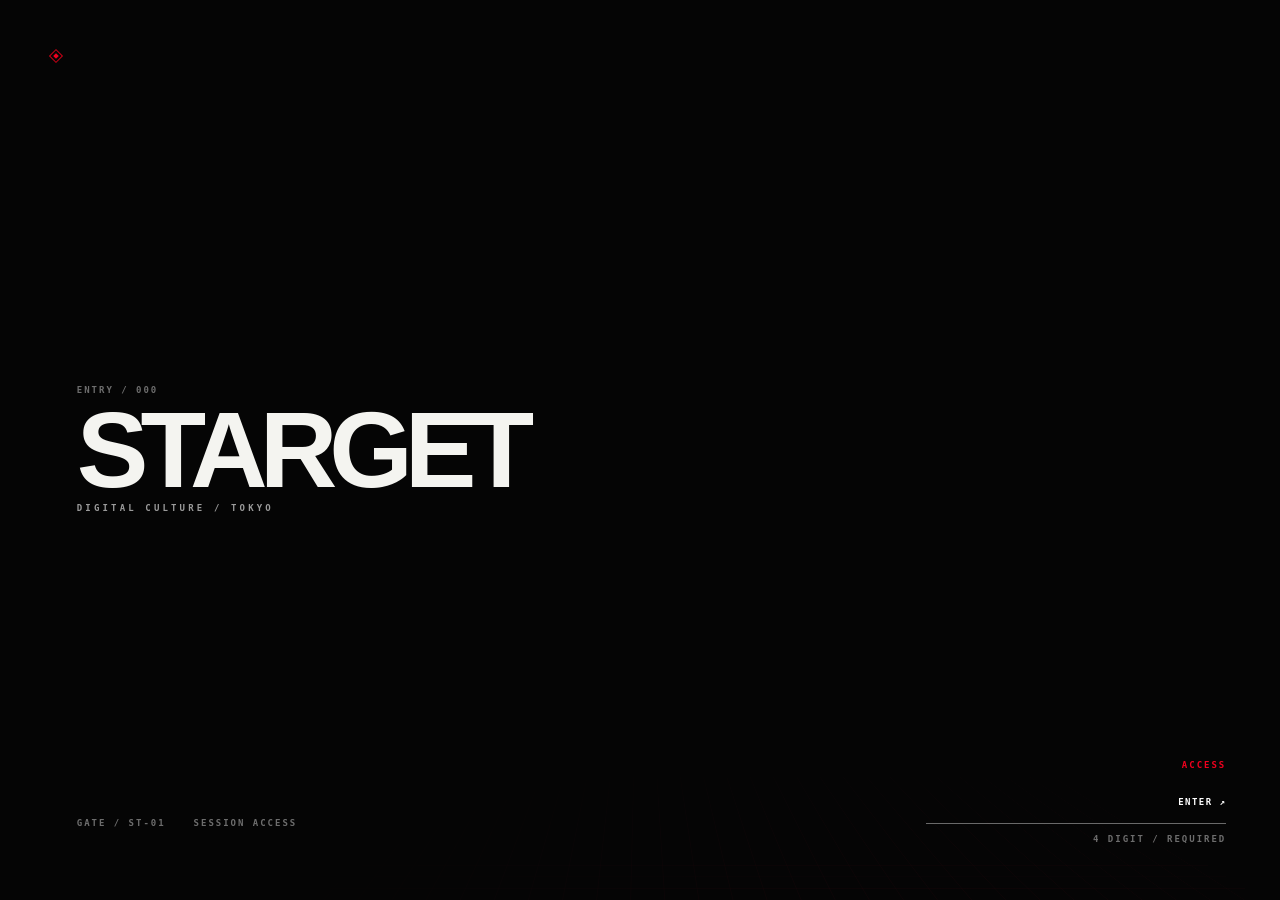
==== kairo/index.html @ c9c0411e "Move STARGET site to /kairo/" ====
<!doctype html>
<html lang="en">
<head>
  <meta charset="utf-8" />
  <meta name="viewport" content="width=device-width, initial-scale=1" />
  <meta name="theme-color" content="#f5f5f2" />
  <meta name="description" content="STARGET — Japan, reimagined through CG, design, motion and digital culture." />
  <title>STARGET — JAPAN, REIMAGINED.</title>
  <script>if(sessionStorage.getItem('stargetWelcomeAccess')!=='1')location.replace('../');</script>
  <link rel="preload" href="assets/oni-0907.glb" as="fetch" crossorigin="anonymous" />
  <link rel="stylesheet" href="styles.css?v=29" />
  <style>html:not(.site-ready) #menu{display:none!important}</style>
  <link rel="preconnect" href="https://ajax.googleapis.com" crossorigin />
</head>
<body>
  <div class="noise" aria-hidden="true"></div>
  <div class="cursor-dot" aria-hidden="true"></div>

  <header class="site-header">
    <a class="brand-mini" href="#top" aria-label="STARGET top">
      <span class="brand-mark"></span>
      <span>STARGET</span>
    </a>
    <div class="header-center"><span>TOKYO / JAPAN</span> — <span id="tokyoDateTop">0000.00.00</span> / <span id="tokyoTimeTop">00:00:00 JST</span></div>
    <button class="menu-btn" type="button" aria-expanded="false" aria-controls="menu">MENU +</button>
  </header>

  <nav id="menu" class="menu-panel" aria-hidden="true">
    <button class="menu-close" type="button">CLOSE ×</button>
    <div class="menu-grid">
      <a href="#identity"><span>01</span> 3D</a>
      <a href="#films"><span>02</span> FILMS</a>
      <a href="#process"><span>03</span> PROCESS</a>
      <a href="#objects"><span>04</span> OBJECTS</a>
      <a href="#channels"><span>05</span> CHANNELS</a>
      <a href="#projects"><span>06</span> PROJECTS</a>
      <a href="#sound"><span>07</span> SOUND</a>
      <a href="#livevisual"><span>08</span> LIVE VISUAL</a>
      <a href="#kairo"><span>09</span> KAIRO / LOCKED</a>
      <a href="contact.html"><span>10</span> CONTACT</a>
    </div>
  </nav>

  <main id="top">
    <section class="hero hero-spacious">
      <div class="hero-bg" aria-hidden="true"></div>
      <div class="hero-overlay" aria-hidden="true"></div>


      <div class="hero-meta hero-meta-left reveal">
        <span class="meta-chip"></span>
        <div>
          <strong>STARGET</strong><br />
          <span>DIGITAL CULTURE</span>
        </div>
      </div>

      <div class="hero-main reveal">
        <img src="assets/hero-logo-v5.png" alt="STARGET Lab Work in Progress" class="hero-logo-card" />
      </div>

      <div class="hero-meta hero-meta-right reveal">
        <span class="hero-small-red">0605</span>
        <strong>WORK IN PROGRESS</strong>
      </div>

      <div class="hero-anchors reveal" aria-hidden="true">
        <span>:create</span>
        <span>:play</span>
        <span>:culture</span>
      </div>

      <div class="hero-bottom-note reveal">
        <span>CG / DESIGN / MOTION</span>
        <span>YOUTUBE / LAB. / PROJECTS</span>
      </div>

      <div class="hero-tech hero-tech-bottom reveal" aria-hidden="true">
        <span>AREA / SHIBUYA</span>
        <span>LAT 35.6595 N</span>
        <span>LON 139.7005 E</span>
      </div>

      <a href="#identity" class="scroll-cue reveal">SCROLL ↓</a>
      <span class="hero-line line-a"></span>
      <span class="hero-line line-b"></span>
      <span class="hero-line line-c"></span>
      <span class="hero-dot dot-a"></span>
      <span class="hero-dot dot-b"></span>
    </section>

    <section id="identity" class="identity section-pad dark-section">
      <div class="section-head light reveal"><span>01</span><h2>3D</h2></div>
      <div class="section-copy reveal">FEATURED OBJECT / One selected 3D work shown in full interactive view.</div>
      <div class="model-ui reveal">
        <div class="model-topbar">
          <span>FEATURED OBJECT / 001</span>
          <div class="model-status"><span class="status-dot"></span><span id="modelStatus">PRELOADING</span></div>
        </div>

        <div class="model-stage">
          <div class="model-sidepanel panel-left">
            <div class="panel-block">
              <span class="panel-label">MODE</span>
              <strong>INTERACTIVE</strong>
            </div>
            <div class="panel-block">
              <span class="panel-label">INPUT</span>
              <strong>DRAG / ZOOM</strong>
            </div>
            <div class="panel-block">
              <span class="panel-label">STATUS</span>
              <strong id="panelStatus">READYING</strong>
            </div>
          </div>

          <div class="model-frame-wrap">
            <span class="stage-line stage-line-h1"></span>
            <span class="stage-line stage-line-h2"></span>
            <span class="stage-line stage-line-v1"></span>
            <span class="stage-line stage-line-v2"></span>
            <span class="stage-dot stage-dot-a"></span>
            <span class="stage-dot stage-dot-b"></span>

            <div class="model-frame">
              <div class="model-loader" id="modelLoader">
                <img src="assets/model-poster.png" alt="3D loading poster" class="model-loader-poster" />
                <div class="model-loader-overlay"></div>
                <div class="model-loader-panel">
                  <div class="model-loader-label">LOADING MODEL</div>
                  <div class="model-loader-bar"><span id="modelProgressBar"></span></div>
                  <div class="model-loader-value" id="modelProgressText">0%</div>
                  <div class="model-loader-hint" id="modelHint">Optimized for web-hosted preview.</div>
                  <button type="button" class="model-retry" id="modelRetry" hidden>RETRY 3D</button>
                </div>
              </div>

              <model-viewer
                id="stargetModel"
                src="assets/oni-0907.glb"
                poster="assets/model-poster.png"
                alt="STARGET 3D model"
                camera-controls
                touch-action="pan-y"
                auto-rotate
                auto-rotate-delay="1400"
                rotation-per-second="16deg"
                shadow-intensity="0.9"
                exposure="1.0"
                interaction-prompt="none"
                loading="eager"
                reveal="auto"
                crossorigin="anonymous"
                camera-orbit="45deg 78deg 105%"
                field-of-view="28deg"
              >
                <div slot="poster" class="model-loading">READYING 3D...</div>
              </model-viewer>

              <div class="model-crosshair">＋</div>
              <span class="model-label label-a">DRAG</span>
              <span class="model-label label-b">ROTATE</span>
              <span class="model-label label-c">ZOOM</span>
            </div>
          </div>

          <div class="model-sidepanel panel-right">
            <div class="panel-block">
              <span class="panel-label">PROFILE</span>
              <strong>ONI</strong>
            </div>
            <div class="panel-block">
              <span class="panel-label">CAMERA</span>
              <strong id="cameraReadout">FRONT</strong>
            </div>
            <div class="panel-block">
              <span class="panel-label">ROTATION</span>
              <strong id="rotateReadout">AUTO</strong>
            </div>
          </div>
        </div>

        <div class="model-controls">
          <button type="button" class="model-btn active" data-view="front">FRONT</button>
          <button type="button" class="model-btn" data-view="left">LEFT</button>
          <button type="button" class="model-btn" data-view="right">RIGHT</button>
          <button type="button" class="model-btn" data-view="top">TOP</button>
          <button type="button" class="model-btn" data-view="reset">RESET</button>
          <button type="button" class="model-btn active" data-toggle="autorotate">AUTO</button>
        </div>
      </div>
    </section>

    <section id="films" class="films section-pad dark-section">
      <div class="section-head light reveal"><span>02</span><h2>FILMS</h2></div>
      <div class="section-toolbar reveal">
        <div class="section-copy">SELECTED FILMS / Latest four works on the top page.</div>
        <a class="archive-link archive-link-light" href="films.html">VIEW ALL FILMS ↗</a>
      </div>
      <div class="films-list placeholder-films" id="homeFilms">
        <a class="film-card film-youtube reveal" href="https://youtu.be/jjrYiZsbRvA?si=oiOHwREfPB81gYkx" target="_blank" rel="noopener"><div class="film-media film-media-youtube"><img src="https://i.ytimg.com/vi/jjrYiZsbRvA/maxresdefault.jpg" alt="黒龍杯 - Pokémon UNITE Community Tournament" loading="lazy"><span class="film-play-mark">YOUTUBE / PLAY ↗</span></div><div class="film-info"><span>FILM_YT_001</span><strong>黒龍杯 - Pokémon UNITE Community Tournament</strong><b>OPEN ↗</b></div></a>
        <article class="film-card film-empty reveal"><div class="film-placeholder"><span>404</span></div><div class="film-info film-info-empty"><span>FILM_001</span><strong>Notitle</strong></div></article>
        <article class="film-card film-empty reveal"><div class="film-placeholder"><span>404</span></div><div class="film-info film-info-empty"><span>FILM_002</span><strong>Notitle</strong></div></article>
        <article class="film-card film-empty reveal"><div class="film-placeholder"><span>404</span></div><div class="film-info film-info-empty"><span>FILM_003</span><strong>Notitle</strong></div></article>
      </div>
    </section>

    <section id="process" class="process section-pad">
      <div class="section-head reveal"><span>03</span><h2>PROCESS</h2></div>
      <div class="process-grid reveal">
        <article class="process-card"><div class="process-media-empty"></div><span>STEP 01</span><strong>BLENDER</strong></article>
        <article class="process-card"><div class="process-media-empty"></div><span>STEP 02</span><strong>SHADER</strong></article>
        <article class="process-card"><div class="process-media-empty"></div><span>STEP 03</span><strong>MOTION</strong></article>
        <article class="process-card"><div class="process-media-empty"></div><span>STEP 04</span><strong>FINAL</strong></article>
      </div>
    </section>

    <section id="objects" class="objects section-pad dark-section">
      <div class="section-head light reveal"><span>04</span><h2>OBJECTS</h2></div>
      <div class="section-toolbar reveal">
        <div class="section-copy">3D OBJECT ARCHIVE / Latest four objects on the top page.</div>
        <a class="archive-link archive-link-light" href="objects.html">VIEW ALL OBJECTS ↗</a>
      </div>
      <div class="object-placeholder-grid reveal" id="homeObjects">
        <article class="object-placeholder-card"><div class="object-placeholder"><span>404</span></div><div class="object-placeholder-meta"><span>OBJ_001</span><strong>Notitle</strong></div></article>
        <article class="object-placeholder-card"><div class="object-placeholder"><span>404</span></div><div class="object-placeholder-meta"><span>OBJ_002</span><strong>Notitle</strong></div></article>
        <article class="object-placeholder-card"><div class="object-placeholder"><span>404</span></div><div class="object-placeholder-meta"><span>OBJ_003</span><strong>Notitle</strong></div></article>
        <article class="object-placeholder-card"><div class="object-placeholder"><span>404</span></div><div class="object-placeholder-meta"><span>OBJ_004</span><strong>Notitle</strong></div></article>
      </div>
    </section>

<section id="channels" class="channels reference-split">
      <a class="split-panel split-dark reveal" id="channelStarget" href="https://www.youtube.com/@starget_motoharu" target="_blank" rel="noopener">
        <div class="split-inner">
          <img class="split-logo split-main" src="assets/starget-main-logo.png" alt="STARGET" />
          <div class="split-meta-id">05-A</div>
          <h2>STARGET</h2>
          <p>PLAY / STREAM / COMMUNITY</p>
          <span class="split-link">YOUTUBE ↗</span>
        </div>
      </a>
      <a class="split-panel split-light reveal" id="channelLab" href="https://www.youtube.com/@stargetlab" target="_blank" rel="noopener">
        <div class="split-inner">
          <img class="split-logo split-lab" src="assets/starget-lab-logo-trim.png" alt="STARGET Lab" />
          <div class="split-meta-id">05-B</div>
          <h2>STARGET LAB.</h2>
          <p>CREATE / CG / MOTION / EXPERIMENT</p>
          <span class="split-link dark">YOUTUBE ↗</span>
        </div>
      </a>
    </section>

    <section id="projects" class="projects section-pad">
      <div class="section-head reveal"><span>06</span><h2>PROJECTS</h2></div>
      <div class="section-toolbar reveal">
        <div class="section-copy projects-copy">SELECTED PROJECTS / Up to three projects are shown here.</div>
        <a class="archive-link" href="projects.html">VIEW ALL PROJECTS ↗</a>
      </div>
      <div class="project-index" id="projectCardGrid">
        <a class="project-index-row reveal" data-project-id="PROJECT_001" href="https://starget-motoharu.github.io/Kokuryu-hai/" target="_blank" rel="noopener">
          <span>PROJECT_001</span><strong>黒龍杯</strong><em>EVENT / WEB / BROADCAST</em><i>OPEN ↗</i>
        </a>
      </div>
    </section>

    <section id="sound" class="sound section-pad dark-section">
      <div class="section-head light reveal"><span>07</span><h2>SOUND</h2></div>
      <div class="track-list" id="soundTrackList">
        <button class="track reveal active" data-track="01" data-src="assets/OWARIN1.mp3" data-title="OWARIN1"><span>01</span><strong>OWARIN1</strong><i>SELECTED</i></button>
        <button class="track reveal" data-track="02" data-src="assets/OWARIN2.mp3" data-title="OWARIN2"><span>02</span><strong>OWARIN2</strong><i>PLAY →</i></button>
        <button class="track reveal" data-track="03" data-src="assets/TOMOKORE.mp3" data-title="TOMOKORE"><span>03</span><strong>TOMOKORE</strong><i>PLAY →</i></button>
        <button class="track reveal" data-track="04" data-src="assets/タイキレーツ＿待機画面＿BGM.mp3" data-title="TAIKIRE-TU"><span>04</span><strong>TAIKIRE-TU</strong><i>PLAY →</i></button>
      </div>
      <div class="audio-player reveal" id="audioPlayer">
        <audio id="soundAudio" preload="metadata" src="assets/OWARIN1.mp3"></audio>
        <div class="player-header">
          <span class="pulse" id="audioPulse"></span>
          <div><span class="player-label">NOW SELECTED</span><strong id="audioTitle">OWARIN1</strong></div>
          <span class="player-state" id="audioState">READY</span>
        </div>
        <div class="player-controls">
          <button type="button" class="play-toggle" id="playToggle" aria-label="Play OWARIN1">PLAY</button>
          <div class="timeline-wrap">
            <input id="seekBar" class="seek-bar" type="range" min="0" max="100" value="0" step="0.01" aria-label="Seek audio" />
            <div class="time-row"><span id="currentTime">00:00</span><span id="durationTime">00:00</span></div>
          </div>
        </div>
        <div class="transport-panel" aria-label="Playlist controls">
          <div class="transport-actions">
            <button type="button" class="transport-btn" id="restartTrack" aria-label="Restart current track"><span>↤</span><small>RESTART</small></button>
            <button type="button" class="transport-btn" id="nextTrack" aria-label="Skip to next track"><span>↦</span><small>NEXT</small></button>
            <button type="button" class="transport-btn mode-btn" id="repeatToggle" aria-pressed="false" aria-label="Change repeat mode"><span>↻</span><small>REPEAT</small></button>
            <button type="button" class="transport-btn mode-btn" id="shuffleToggle" aria-pressed="false" aria-label="Shuffle playlist"><span>⇄</span><small>SHUFFLE</small></button>
          </div>
          <div class="transport-mode"><span>PLAY MODE</span><strong id="playerModeStatus">SEQUENTIAL</strong></div>
        </div>
      </div>
    </section>

    <section id="livevisual" class="livevisual section-pad">
      <div class="section-head reveal"><span>08</span><h2>LIVE VISUAL</h2></div>
      <div class="section-copy reveal">CURRENT STATUS / Two channels, one shared activity feed.</div>
      <div class="live-dashboard reveal">
        <div class="live-subscribers">
          <article class="live-card live-subscriber-card">
            <span>SUBSCRIBERS / 01</span>
            <strong>STARGET</strong>
            <b id="statusSubscribersStarget">000,275</b>
          </article>
          <article class="live-card live-subscriber-card">
            <span>SUBSCRIBERS / 02</span>
            <strong>STARGET LAB.</strong>
            <b id="statusSubscribersLab">NO DATA</b>
          </article>
        </div>
        <div class="live-activity">
          <article class="live-card live-activity-card">
            <span>NEXT LIVE / BOTH CHANNELS</span>
            <strong id="statusNextLiveTitle">NO UPCOMING LIVE</strong>
            <b id="statusNextLiveMeta">SCHEDULE TBD</b>
          </article>
          <article class="live-card live-activity-card">
            <span>LATEST VIDEO / BOTH CHANNELS</span>
            <strong id="statusLatestVideoTitle">NO DATA</strong>
            <b id="statusLatestVideoMeta">—</b>
          </article>
        </div>
        <article class="live-current-strip">
          <span>CURRENT PROJECT</span>
          <strong id="statusCurrentProjectTitle">STARGET WEBSITE</strong>
          <b id="statusCurrentProjectState">IN DEVELOPMENT</b>
        </article>
      </div>
    </section>

    <section id="kairo" class="kairo-gate-section dark-section">
      <div class="kairo-gate-shell reveal">
        <div class="kairo-gate-grid" aria-hidden="true"></div>
        <div class="kairo-gate-head">
          <span>09 / RESTRICTED PASSAGE</span>
          <span class="kairo-lock-state"><i></i> LOCKED</span>
        </div>
        <div class="kairo-gate-main">
          <div class="kairo-title-block">
            <span class="kairo-micro">VR / AR / DIGITAL ACCESS</span>
            <h2>KAIRO</h2>
            <p>A private passage to spatial experiments, objects and reward-only experiences.</p>
          </div>
          <form id="kairoAccessForm" class="kairo-access-form" autocomplete="off">
            <label for="kairoAccessKey">ACCESS KEY</label>
            <div class="kairo-key-row">
              <input id="kairoAccessKey" name="accessKey" type="password" placeholder="XXXX-XXXX-XXXX" aria-label="KAIRO access key" />
              <button type="submit">VERIFY ↗</button>
            </div>
            <div class="kairo-key-meta">
              <span id="kairoAccessStatus">KEY ISSUANCE / PENDING</span>
              <span>GATE / KR-00</span>
            </div>
          </form>
        </div>
      </div>
    </section>

    <section id="contact" class="contact-hero dark-final reveal">
      <div class="contact-wrap contact-wrap-expanded">
        <div class="contact-intro">
          <span class="contact-mini">10 / CONTACT / TOKYO / JAPAN</span>
          <span class="contact-availability"><i></i> AVAILABLE FOR SELECTED PROJECTS</span>
          <h2>CREATE<br>SOMETHING<br><span>NEW.</span></h2>
          <p class="contact-lead">CG, motion and digital visual production from Tokyo. Open to commissions, collaborations and visual direction for projects in Japan and worldwide.</p>
        </div>

        <div class="contact-detail-grid">
          <div class="contact-detail">
            <span>CAPABILITIES</span>
            <strong>3D / CG</strong>
            <strong>MOTION DESIGN</strong>
            <strong>OPENING / TITLE FILMS</strong>
            <strong>VISUAL DIRECTION</strong>
            <strong>DIGITAL / WEB VISUALS</strong>
          </div>
          <div class="contact-detail">
            <span>PROJECTS</span>
            <strong>BRAND / CREATIVE</strong>
            <strong>YOUTUBE / MEDIA</strong>
            <strong>EVENT / COMMUNITY</strong>
            <strong>CULTURE / EXPERIMENT</strong>
          </div>
          <a class="contact-detail contact-inquiry contact-gateway" href="contact.html" aria-label="Open STARGET project inquiry form">
            <span>PROJECT INQUIRY</span>
            <p>Tell us what you want to create. A dedicated inquiry form is available on the next page.</p>
            <span class="contact-link">OPEN INQUIRY FORM ↗</span>
            <span class="contact-gateway-code" aria-hidden="true">FORM / 10-A</span>
          </a>
        </div>
      </div>
    </section>
  </main>

  <footer>
    <div>STARGET / TOKYO</div>
    <div>YOUTUBE / LAB. / X / KOKURYU CUP</div>
    <div>© 20XX STARGET <span class="footer-dot"></span></div>
  </footer>

  <script src="kairo-config.js?v=29"></script>
  <script src="gate.js?v=29"></script>
  <script src="script.js?v=29"></script>
</body>
</html>
---- kairo/styles.css ----
:root{--bg:#f5f5f2;--ink:#080808;--red:#e60012;--line:rgba(8,8,8,.14);--pad:clamp(28px,5vw,84px)}
*{box-sizing:border-box}html{scroll-behavior:smooth}body{margin:0;background:var(--bg);color:var(--ink);font-family:Arial,"Helvetica Neue",Helvetica,sans-serif;overflow-x:hidden}a{color:inherit;text-decoration:none}button{font:inherit}img{display:block;max-width:100%}
.noise{position:fixed;inset:0;z-index:999;pointer-events:none;opacity:.035;background-image:url("data:image/svg+xml,%3Csvg viewBox='0 0 180 180' xmlns='http://www.w3.org/2000/svg'%3E%3Cfilter id='n'%3E%3CfeTurbulence type='fractalNoise' baseFrequency='.82' numOctaves='2' stitchTiles='stitch'/%3E%3C/filter%3E%3Crect width='100%25' height='100%25' filter='url(%23n)' opacity='.45'/%3E%3C/svg%3E")}
.cursor-dot{position:fixed;width:8px;height:8px;border-radius:50%;background:var(--red);z-index:1000;pointer-events:none;transform:translate(-50%,-50%);mix-blend-mode:multiply;transition:width .2s,height .2s}
.site-header{position:fixed;top:0;left:0;width:100%;height:72px;z-index:100;display:grid;grid-template-columns:1fr auto 1fr;align-items:center;padding:0 var(--pad);font-size:9px;letter-spacing:.18em;text-transform:uppercase;mix-blend-mode:difference;color:#fff}.brand-mini{justify-self:start;display:flex;align-items:center;gap:10px;font-weight:800}.header-center{justify-self:center;white-space:nowrap;display:flex;align-items:center;gap:8px;font-variant-numeric:tabular-nums}.brand-mark{width:11px;height:11px;background:var(--red);display:block}.menu-btn{justify-self:end;border:0;background:transparent;color:inherit;cursor:pointer;letter-spacing:.18em;font-size:9px}
.menu-panel{position:fixed;inset:0;background:#050505;color:white;z-index:300;transform:translateY(-101%);transition:transform .65s cubic-bezier(.77,0,.175,1);padding:var(--pad);display:flex;align-items:center}.menu-panel.open{transform:translateY(0)}.menu-close{position:absolute;right:var(--pad);top:34px;background:none;border:0;color:white;letter-spacing:.16em;font-size:9px;cursor:pointer}.menu-grid{display:flex;flex-direction:column;gap:14px}.menu-grid a{font-size:clamp(36px,6vw,96px);font-weight:800;letter-spacing:-.055em;line-height:.92}.menu-grid a span{font-size:9px;color:var(--red);letter-spacing:.15em;margin-right:18px;vertical-align:middle}
.hero{min-height:100svh;position:relative;overflow:hidden;background:#f7f7f5;display:grid;place-items:center}.hero-spacious{padding:12svh 0}.hero-bg{position:absolute;inset:0;background-image:url('assets/hero-top-background-v4.png');background-repeat:no-repeat;background-position:center 39%;background-size:cover;opacity:.985;transform:translateY(-8%) scale(1.17);transform-origin:center center;filter:contrast(1.03)}.hero-overlay{position:absolute;inset:0;background:linear-gradient(90deg,rgba(245,245,242,.76),rgba(245,245,242,.30) 34%,rgba(245,245,242,.09) 64%,rgba(245,245,242,.32));pointer-events:none}.hero-main{position:relative;z-index:3;width:min(45vw,840px);display:flex;justify-content:center;align-items:center}.hero-logo-card{width:100%;filter:drop-shadow(0 34px 72px rgba(0,0,0,.22))}.hero-meta{position:absolute;z-index:4;display:flex;align-items:flex-start;gap:12px;font-size:10px;letter-spacing:.12em;text-transform:uppercase}.hero-meta strong{font-size:11px;letter-spacing:.1em}.hero-meta span{font-size:10px;opacity:.85}.hero-meta-left{left:var(--pad);top:128px}.hero-meta-right{right:var(--pad);top:168px;display:flex;flex-direction:column;gap:8px;align-items:flex-start;text-align:left}.hero-small-red{color:var(--red);font-size:11px;font-weight:800;letter-spacing:.18em}.meta-chip{width:18px;height:18px;background:var(--red);display:inline-block;flex:none;margin-top:2px}.hero-anchors{position:absolute;right:10vw;bottom:24vh;z-index:4;display:flex;flex-direction:column;gap:30px;font-size:10px;letter-spacing:.14em;text-transform:uppercase;color:var(--red)}.hero-tech{position:absolute;z-index:4;display:flex;gap:18px;flex-wrap:wrap;font-size:8px;letter-spacing:.18em;text-transform:uppercase;color:#111;background:rgba(245,245,242,.26);border:1px solid rgba(8,8,8,.12);backdrop-filter:blur(6px);padding:8px 12px;font-variant-numeric:tabular-nums}.hero-tech b{font-weight:800}.hero-tech-bottom{left:var(--pad);bottom:88px}.hero-bottom-note{position:absolute;left:var(--pad);bottom:34px;z-index:4;display:flex;gap:30px;font-size:8px;letter-spacing:.18em;text-transform:uppercase}.scroll-cue{position:absolute;right:var(--pad);bottom:34px;z-index:4;font-size:8px;letter-spacing:.2em;font-weight:700;text-transform:uppercase}.hero-line{position:absolute;z-index:2;background:var(--red);opacity:.74}.line-a{width:21vw;height:1px;left:5vw;top:28%}.line-b{width:14vw;height:1px;right:9vw;top:37%}.line-c{width:1px;height:18vh;right:6vw;bottom:16%}.hero-dot{position:absolute;z-index:3;width:9px;height:9px;border-radius:50%;background:var(--red)}.dot-a{left:14vw;top:28%}.dot-b{right:5.75vw;bottom:31%}
.section-pad{padding:clamp(140px,14vw,240px) var(--pad)}.section-head{display:grid;grid-template-columns:48px auto;align-items:end;border-top:1px solid var(--line);padding-top:14px;margin-bottom:64px}.section-head span{font-size:9px;color:var(--red);font-weight:800}.section-head h2{font-size:clamp(34px,4vw,66px);margin:0;letter-spacing:-.05em}.section-head.light{border-color:rgba(255,255,255,.16)}
.dark-section{background:#050505;color:#f4f4f2}
.model-ui{display:flex;flex-direction:column;gap:26px}.model-topbar{display:flex;justify-content:space-between;align-items:center;font-size:9px;letter-spacing:.16em;color:#bbb;text-transform:uppercase}.model-status{display:flex;align-items:center;gap:10px}.status-dot{width:8px;height:8px;border-radius:50%;background:var(--red);display:inline-block;animation:pulse 1.6s infinite}.model-stage{display:grid;grid-template-columns:220px minmax(0,1fr) 220px;gap:28px;align-items:stretch}.model-sidepanel{display:flex;flex-direction:column;gap:18px;justify-content:center}.panel-block{border:1px solid rgba(255,255,255,.12);padding:18px;background:rgba(255,255,255,.02);min-height:96px;display:flex;flex-direction:column;justify-content:space-between}.panel-label{font-size:8px;letter-spacing:.18em;color:#898989;text-transform:uppercase}.panel-block strong{font-size:14px;letter-spacing:.08em;color:#f4f4f2;text-transform:uppercase;line-height:1.2}.model-frame-wrap{position:relative;min-height:760px}.stage-line{position:absolute;background:var(--red);opacity:.7}.stage-line-h1{left:-10px;right:-10px;top:42px;height:1px}.stage-line-h2{left:10%;right:10%;bottom:42px;height:1px}.stage-line-v1{left:42px;top:-10px;bottom:-10px;width:1px}.stage-line-v2{right:42px;top:10%;bottom:10%;width:1px}.stage-dot{position:absolute;width:8px;height:8px;border-radius:50%;background:var(--red);z-index:2}.stage-dot-a{left:38px;top:38px}.stage-dot-b{right:38px;bottom:38px}.model-frame{height:100%;position:relative;border:1px solid rgba(255,255,255,.14);background:radial-gradient(circle at 50% 45%,#252525,#090909 58%,#030303);overflow:hidden}model-viewer{width:100%;height:100%;--poster-color:transparent}.model-loading{height:100%;display:grid;place-items:center;color:white;font-size:9px;letter-spacing:.2em}.model-crosshair{position:absolute;left:50%;top:50%;transform:translate(-50%,-50%);color:var(--red);font-size:32px;pointer-events:none}.model-label{position:absolute;font-size:8px;letter-spacing:.18em;color:var(--red);pointer-events:none}.label-a{top:8%;left:6%}.label-b{bottom:8%;right:6%}.label-c{top:8%;right:6%}.model-loader{position:absolute;inset:0;z-index:8;display:grid;place-items:center;background:#050505;transition:opacity .45s ease,visibility .45s ease}.model-loader.done{opacity:0;visibility:hidden}.model-loader-poster{position:absolute;inset:0;width:100%;height:100%;object-fit:cover;filter:blur(1.8px) brightness(.55)}.model-loader-overlay{position:absolute;inset:0;background:linear-gradient(180deg,rgba(5,5,5,.32),rgba(5,5,5,.82))}.model-loader-panel{position:relative;z-index:2;display:flex;flex-direction:column;align-items:center;gap:14px;padding:26px 30px;background:rgba(0,0,0,.36);border:1px solid rgba(255,255,255,.1);backdrop-filter:blur(8px)}.model-loader-label,.model-loader-value{font-size:9px;letter-spacing:.22em;text-transform:uppercase;color:#f4f4f2}.model-loader-hint{font-size:8px;letter-spacing:.12em;color:#bdbdbd;text-transform:none;text-align:center;max-width:320px;line-height:1.45}.model-loader-bar{width:min(38vw,360px);height:8px;border:1px solid rgba(255,255,255,.18);padding:1px}.model-loader-bar span{display:block;height:100%;width:0;background:linear-gradient(90deg,var(--red),#ff6b74)}.model-controls{display:flex;flex-wrap:wrap;gap:10px;justify-content:center}.model-btn{background:transparent;color:#f4f4f2;border:1px solid rgba(255,255,255,.18);padding:10px 14px;font-size:9px;letter-spacing:.18em;text-transform:uppercase;cursor:pointer;transition:background .25s,border-color .25s,color .25s}.model-btn:hover,.model-btn.active{background:rgba(230,0,18,.12);border-color:rgba(230,0,18,.72);color:white}
.work-grid{display:grid;grid-template-columns:1.58fr .94fr;gap:24px}.airy-grid .work-card{min-height:620px}.airy-grid .work-card-wide{min-height:820px}.work-card{position:relative;background:#ddd;overflow:hidden}.work-card img{width:100%;height:100%;object-fit:cover;transition:transform .9s cubic-bezier(.2,.7,.2,1),filter .5s}.work-card:hover img{transform:scale(1.02);filter:contrast(1.04)}.work-meta{position:absolute;left:20px;right:20px;bottom:18px;display:flex;justify-content:space-between;align-items:end;color:white;text-shadow:0 1px 12px rgba(0,0,0,.45)}.work-meta span{font-size:8px;letter-spacing:.14em;color:var(--red)}.work-meta strong{font-size:10px;letter-spacing:.14em}
.reference-split{display:grid;grid-template-columns:1fr 1fr;min-height:950px}.split-panel{display:block;position:relative;overflow:hidden}.split-dark{background:#050505;color:#fff}.split-light{background:#f1f1ee;color:#0b0b0b}.split-inner{height:100%;padding:92px 76px 68px;display:flex;flex-direction:column;justify-content:center;align-items:flex-start}.split-logo{max-width:82%;object-fit:contain;margin-bottom:130px}.split-main{max-width:72%}.split-lab{max-width:92%}.split-meta-id{font-size:9px;letter-spacing:.18em;color:var(--red);margin-bottom:12px}.split-inner h2{font-size:clamp(40px,5vw,64px);line-height:.94;letter-spacing:-.05em;margin:0 0 12px}.split-inner p{margin:0 0 28px;font-size:8px;letter-spacing:.2em;text-transform:uppercase}.split-link{font-size:9px;letter-spacing:.18em;border-bottom:1px solid;padding-bottom:6px}.split-link.dark{border-color:#111}
.project-card{display:grid;grid-template-columns:70px 1fr auto;align-items:center;padding:40px 0;border-top:1px solid var(--line);border-bottom:1px solid var(--line);transition:padding .3s,background .3s}.project-card:hover{padding-left:18px;padding-right:18px;background:#ececea}.project-card span,.project-card i{font-size:9px;letter-spacing:.16em;font-style:normal}.project-card span{color:var(--red)}.project-card strong{font-size:clamp(34px,5vw,82px);letter-spacing:-.05em}
.track-list{border-top:1px solid rgba(255,255,255,.2)}.track{width:100%;display:grid;grid-template-columns:60px 1fr auto;align-items:center;padding:22px 0;border:0;border-bottom:1px solid rgba(255,255,255,.2);background:none;color:white;text-align:left;cursor:pointer}.track span,.track i{font-style:normal;font-size:8px;letter-spacing:.16em}.track span{color:var(--red)}.track strong{font-size:clamp(22px,2.6vw,44px);letter-spacing:-.03em}.track:hover{padding-left:12px}.player-stub{margin-top:32px;font-size:8px;letter-spacing:.16em}.pulse{display:inline-block;width:7px;height:7px;border-radius:50%;background:var(--red);margin-right:9px;animation:pulse 1.5s infinite}@keyframes pulse{50%{opacity:.25;transform:scale(.65)}}
.community-grid{display:grid;grid-template-columns:minmax(240px,.44fr) minmax(0,1fr);gap:34px}.community-side{display:flex;flex-direction:column;gap:20px}.fanart-feature{min-height:300px;padding:28px;border:1px solid var(--line);display:flex;flex-direction:column;justify-content:space-between;background:linear-gradient(180deg,#fff,#f1f1ee)}.fanart-feature .fanart-num{font-size:9px;color:var(--red);letter-spacing:.18em}.fanart-feature strong{font-size:clamp(38px,5vw,84px);letter-spacing:-.06em;line-height:.9}.fanart-feature p{margin:0;font-size:10px;letter-spacing:.24em;text-transform:uppercase}.fanart-cardlist{display:grid;gap:12px}.fanart-mini-card{border:1px solid var(--line);padding:16px 18px;background:#fbfbf8;display:flex;justify-content:space-between;align-items:center;gap:12px}.fanart-mini-card span{font-size:8px;letter-spacing:.18em;color:#777;text-transform:uppercase}.fanart-mini-card strong,.fanart-mini-card a{font-size:10px;letter-spacing:.14em;text-transform:uppercase}.community-main{border:1px solid var(--line);background:rgba(255,255,255,.48);min-width:0}.x-live-head{display:flex;justify-content:space-between;align-items:center;padding:18px 22px;border-bottom:1px solid var(--line);gap:14px}.x-live-head strong{font-size:clamp(28px,4vw,68px);letter-spacing:-.06em;line-height:.9}.x-live-head a{font-size:9px;letter-spacing:.16em;border-bottom:1px solid;padding-bottom:5px;white-space:nowrap}.x-widget-shell{padding:18px 18px 8px;min-height:860px}.twitter-timeline{width:100%!important}
.contact-hero{min-height:100svh;background:#050505;color:#fff;display:flex;align-items:center}.contact-wrap{padding:120px var(--pad) 90px;display:flex;flex-direction:column;align-items:flex-start}.contact-mini{font-size:10px;letter-spacing:.18em;text-transform:uppercase;margin-bottom:30px}.contact-hero h2{font-size:clamp(96px,15vw,250px);line-height:.86;letter-spacing:-.09em;margin:0 0 34px}.contact-hero h2 span{color:var(--red)}.contact-tags{display:flex;gap:34px;flex-wrap:wrap;font-size:10px;letter-spacing:.2em;text-transform:uppercase;margin-bottom:44px}.contact-link{font-size:10px;letter-spacing:.18em;border-bottom:1px solid;padding-bottom:6px}
footer{background:#050505;color:#9d9d9d;display:flex;justify-content:space-between;padding:22px var(--pad);font-size:8px;letter-spacing:.16em;border-top:1px solid #1d1d1d}.footer-dot{display:inline-block;width:7px;height:7px;background:var(--red);border-radius:50%;margin-left:10px}.reveal{opacity:0;transform:translateY(24px);transition:opacity .8s ease,transform .8s cubic-bezier(.2,.7,.2,1)}.reveal.on{opacity:1;transform:none}
@media(max-width:1200px){.model-stage{grid-template-columns:1fr;gap:18px}.model-sidepanel{display:grid;grid-template-columns:repeat(3,1fr)}.model-frame-wrap{min-height:620px}.reference-split{grid-template-columns:1fr}.split-inner{min-height:620px}.community-grid{grid-template-columns:1fr}.x-widget-shell{min-height:700px}}
@media(max-width:900px){.cursor-dot{display:none}.site-header{grid-template-columns:1fr auto}.header-center{display:none}.hero{place-items:center}.hero-overlay{background:linear-gradient(180deg,rgba(245,245,242,.38),rgba(245,245,242,.16) 45%,rgba(245,245,242,.38))}.hero-main{width:min(82vw,560px)}.hero-meta-left{top:96px}.hero-meta-right{display:none}.hero-anchors{display:none}.hero-bottom-note{left:var(--pad);right:var(--pad);bottom:68px;flex-direction:column;gap:10px}.scroll-cue{bottom:34px}.hero-line{display:none}.section-pad{padding:100px var(--pad)}.section-head{grid-template-columns:34px 1fr;margin-bottom:40px}.model-topbar{flex-direction:column;align-items:flex-start;gap:10px}.model-sidepanel{grid-template-columns:1fr}.model-frame-wrap{min-height:72svh}.model-loader-bar{width:min(70vw,300px)}.model-controls{gap:8px;justify-content:flex-start}.work-grid,.reference-split{grid-template-columns:1fr}.airy-grid .work-card,.airy-grid .work-card-wide{min-height:520px}.split-inner{padding:70px 38px 52px}.split-logo{margin-bottom:72px;max-width:86%}.split-main{max-width:78%}.split-lab{max-width:86%}.split-inner h2{font-size:46px}.x-live-head{flex-direction:column;align-items:flex-start;gap:18px}.x-widget-shell{min-height:560px}.contact-wrap{padding:100px var(--pad) 80px}.contact-hero h2{font-size:72px}.contact-tags{gap:16px}footer{flex-direction:column;gap:10px}}
@media(prefers-reduced-motion:reduce){*{scroll-behavior:auto!important;animation:none!important;transition:none!important}.reveal{opacity:1;transform:none}}

/* V6 adjustments */
.hero-bg{transform:scale(1.115)}
.split-inner{align-items:center;text-align:center}
.split-logo{width:auto;max-width:78%;max-height:260px;margin:0 auto 110px}
.split-main{max-width:68%}.split-lab{max-width:78%}
.contact-hero h2{font-size:clamp(62px,9.5vw,158px);line-height:.9;letter-spacing:-.075em}
.model-retry{border:1px solid rgba(230,0,18,.7);background:rgba(230,0,18,.12);color:#fff;padding:10px 16px;font-size:9px;letter-spacing:.18em;cursor:pointer}
.model-frame model-viewer{position:relative;z-index:1}
.track{transition:padding .25s,background .25s}.track.active{padding-left:12px;background:rgba(230,0,18,.08)}.track.active i{color:var(--red)}
.audio-player{margin-top:34px;border:1px solid rgba(255,255,255,.18);padding:24px;background:rgba(255,255,255,.025)}
.player-header{display:grid;grid-template-columns:auto 1fr auto;align-items:center;gap:14px;padding-bottom:22px;border-bottom:1px solid rgba(255,255,255,.14)}
.player-header>div{display:flex;flex-direction:column;gap:6px}.player-label,.player-state{font-size:8px;letter-spacing:.18em;color:#888}.player-header strong{font-size:clamp(18px,2vw,30px);letter-spacing:.04em}.player-state{color:#fff}
.player-controls{display:grid;grid-template-columns:116px 1fr;gap:26px;align-items:center;padding-top:24px}.play-toggle{height:52px;border:1px solid var(--red);background:transparent;color:#fff;font-size:10px;letter-spacing:.2em;cursor:pointer}.play-toggle:hover,.play-toggle.playing{background:var(--red)}
.timeline-wrap{min-width:0}.seek-bar{width:100%;appearance:none;height:3px;background:linear-gradient(to right,var(--red) 0%,var(--red) var(--seek,0%),rgba(255,255,255,.2) var(--seek,0%),rgba(255,255,255,.2) 100%);cursor:pointer}.seek-bar::-webkit-slider-thumb{appearance:none;width:13px;height:13px;border-radius:50%;background:#fff;border:3px solid var(--red)}.seek-bar::-moz-range-thumb{width:9px;height:9px;border-radius:50%;background:#fff;border:3px solid var(--red)}
.time-row{display:flex;justify-content:space-between;margin-top:10px;font-size:9px;letter-spacing:.14em;color:#aaa;font-variant-numeric:tabular-nums}
@media(max-width:900px){.hero-bg{transform:scale(1.1)}.split-inner{align-items:center}.split-logo{margin-bottom:64px;max-width:84%;max-height:190px}.split-main{max-width:72%}.split-lab{max-width:84%}.contact-hero h2{font-size:clamp(54px,15vw,96px)}.player-controls{grid-template-columns:1fr;gap:18px}.play-toggle{width:100%}}




/* V8 adjustments */
.hero-main{margin-top:1.6vh}
.split-inner{align-items:center;text-align:center}
.split-logo{width:auto;max-height:320px;margin:0 auto 96px}
.split-main{max-width:82%}
.split-lab{max-width:92%}
.contact-hero h2{font-size:clamp(62px,9.5vw,158px);line-height:.9;letter-spacing:-.075em}
.track{transition:padding .25s,background .25s}.track.active{padding-left:12px;background:rgba(230,0,18,.08)}.track.active i{color:var(--red)}
.audio-player{margin-top:34px;border:1px solid rgba(255,255,255,.18);padding:24px;background:rgba(255,255,255,.025)}
.player-header{display:grid;grid-template-columns:auto 1fr auto;align-items:center;gap:14px;padding-bottom:22px;border-bottom:1px solid rgba(255,255,255,.14)}
.player-header>div{display:flex;flex-direction:column;gap:6px}.player-label,.player-state{font-size:8px;letter-spacing:.18em;color:#888}.player-header strong{font-size:clamp(18px,2vw,30px);letter-spacing:.04em}.player-state{color:#fff}
.player-controls{display:grid;grid-template-columns:116px 1fr;gap:26px;align-items:center;padding-top:24px}.play-toggle{height:52px;border:1px solid var(--red);background:transparent;color:#fff;font-size:10px;letter-spacing:.2em;cursor:pointer}.play-toggle:hover,.play-toggle.playing{background:var(--red)}
.timeline-wrap{min-width:0}.seek-bar{width:100%;appearance:none;height:3px;background:linear-gradient(to right,var(--red) 0%,var(--red) var(--seek,0%),rgba(255,255,255,.2) var(--seek,0%),rgba(255,255,255,.2) 100%);cursor:pointer}.seek-bar::-webkit-slider-thumb{appearance:none;width:13px;height:13px;border-radius:50%;background:#fff;border:3px solid var(--red)}.seek-bar::-moz-range-thumb{width:9px;height:9px;border-radius:50%;background:#fff;border:3px solid var(--red)}
.time-row{display:flex;justify-content:space-between;margin-top:10px;font-size:9px;letter-spacing:.14em;color:#aaa;font-variant-numeric:tabular-nums}
@media(max-width:900px){.hero-bg{background-position:center 37%;transform:translateY(-5%) scale(1.13)}.hero-tech{font-size:7px;gap:12px;padding:7px 10px}.hero-tech-bottom{bottom:102px;left:var(--pad);right:var(--pad)}.hero-bottom-note{bottom:84px}.split-inner{align-items:center}.split-logo{margin-bottom:56px;max-width:88%;max-height:220px}.split-main{max-width:82%}.split-lab{max-width:94%}.contact-hero h2{font-size:clamp(54px,15vw,96px)}.player-controls{grid-template-columns:1fr;gap:18px}.play-toggle{width:100%}}


/* V10 portfolio sections */
.section-copy{max-width:760px;margin:-18px 0 40px;font-size:11px;letter-spacing:.08em;line-height:1.8;color:rgba(255,255,255,.72)}
.process .section-copy,.livevisual .section-copy{color:#555}
.films-list{display:grid;gap:22px}
.film-card{position:relative;min-height:56vh;border:1px solid rgba(255,255,255,.14);overflow:hidden;background:#090909}
.film-media,.film-media video{position:absolute;inset:0;width:100%;height:100%}
.film-media video{object-fit:cover;opacity:.82;transition:transform .7s ease,opacity .35s ease,filter .35s ease;filter:saturate(.86) brightness(.84)}
.film-card::after{content:'';position:absolute;inset:0;background:linear-gradient(180deg,rgba(0,0,0,.06),rgba(0,0,0,.18) 35%,rgba(0,0,0,.72) 100%);pointer-events:none}
.film-card:hover video{transform:scale(1.02);opacity:1;filter:saturate(1) brightness(.95)}
.film-info{position:absolute;left:28px;right:28px;bottom:24px;z-index:2;display:grid;grid-template-columns:auto 1fr auto auto;gap:18px;align-items:end;color:#fff;text-transform:uppercase}
.film-info span,.film-info p,.film-info i,.film-info b{font-style:normal;font-size:9px;letter-spacing:.18em}
.film-info span{color:var(--red)}
.film-info strong{font-size:clamp(30px,5vw,72px);line-height:.94;letter-spacing:-.06em}
.film-info p{align-self:end;color:#dedede}
.film-info b{padding-bottom:6px;border-bottom:1px solid rgba(255,255,255,.9)}
.process-grid{display:grid;grid-template-columns:repeat(4,1fr);gap:18px}
.process-card{border:1px solid var(--line);background:#fbfbf8;padding:14px;display:flex;flex-direction:column;gap:14px;min-width:0}
.process-card video{width:100%;aspect-ratio:4/5;object-fit:cover;background:#111}
.process-card span{font-size:8px;letter-spacing:.18em;color:var(--red);text-transform:uppercase}
.process-card strong{font-size:clamp(24px,2.5vw,36px);letter-spacing:-.05em;line-height:1}
.objects-layout{display:grid;grid-template-columns:340px minmax(0,1fr);gap:28px;align-items:stretch}
.objects-grid{display:grid;gap:12px}
.object-card{width:100%;border:1px solid rgba(255,255,255,.15);background:rgba(255,255,255,.02);color:#fff;padding:18px 20px;display:grid;grid-template-columns:auto 1fr auto;gap:14px;align-items:end;text-align:left;cursor:pointer}
.object-card span,.object-card i{font-size:8px;letter-spacing:.18em;font-style:normal;text-transform:uppercase}
.object-card span{color:var(--red)}
.object-card strong{font-size:24px;letter-spacing:-.04em}
.object-card.active,.object-card:hover{border-color:rgba(230,0,18,.75);background:rgba(230,0,18,.08)}
.objects-viewer-wrap{border:1px solid rgba(255,255,255,.14);background:linear-gradient(180deg,#111,#050505);display:grid;grid-template-rows:auto 1fr;min-height:760px}
.objects-meta{padding:22px 24px 0;color:#f4f4f2;display:grid;gap:10px;text-transform:uppercase}
.objects-meta span,.objects-meta i{font-size:9px;letter-spacing:.18em;color:var(--red);font-style:normal}
.objects-meta strong{font-size:clamp(42px,4vw,68px);line-height:.92;letter-spacing:-.06em}
.objects-meta p{margin:0;color:#c6c6c6;font-size:11px;letter-spacing:.06em;line-height:1.7;text-transform:none;max-width:520px}
.objects-viewer-frame{position:relative;min-height:620px;padding:24px}
.objects-viewer-frame model-viewer{width:100%;height:100%;background:radial-gradient(circle at 50% 45%,#252525,#090909 58%,#030303);border:1px solid rgba(255,255,255,.08)}
.objects-coming{position:absolute;inset:24px;z-index:3;display:grid;place-items:center;background:rgba(0,0,0,.54);backdrop-filter:blur(6px);color:#fff;font-size:10px;letter-spacing:.18em;text-transform:uppercase;border:1px solid rgba(255,255,255,.12)}
.live-grid{display:grid;grid-template-columns:repeat(4,1fr);gap:18px}
.live-card{border:1px solid var(--line);background:#fbfbf8;min-height:180px;padding:20px;display:flex;flex-direction:column;justify-content:space-between;gap:16px;text-transform:uppercase}
.live-card span{font-size:8px;letter-spacing:.18em;color:var(--red)}
.live-card strong{font-size:clamp(22px,2.6vw,34px);letter-spacing:-.04em;line-height:1}
.live-card b{font-size:clamp(22px,3vw,44px);letter-spacing:.02em;line-height:1.1;font-variant-numeric:tabular-nums}
.live-card.wide{grid-column:span 2}
@media(max-width:1200px){.process-grid{grid-template-columns:repeat(2,1fr)}.live-grid{grid-template-columns:repeat(2,1fr)}.objects-layout{grid-template-columns:1fr}.objects-viewer-wrap{min-height:640px}}
@media(max-width:900px){.section-copy{margin:-12px 0 28px;font-size:10px}.film-card{min-height:46vh}.film-info{grid-template-columns:1fr;gap:8px}.film-info strong{font-size:40px}.process-grid,.live-grid{grid-template-columns:1fr}.live-card.wide{grid-column:auto}.objects-viewer-wrap{min-height:560px}.objects-viewer-frame{min-height:420px;padding:16px}.objects-coming{inset:16px}.object-card strong{font-size:20px}}


/* V11 empty-state refinements */
.menu-panel{visibility:hidden;pointer-events:none}
.menu-panel.open{visibility:visible;pointer-events:auto}
.film-empty{min-height:52vh;background:#080808;border-color:rgba(255,255,255,.12)}
.film-empty::after{background:linear-gradient(180deg,rgba(255,255,255,.01),rgba(0,0,0,.16))}
.film-placeholder{position:absolute;inset:0;display:grid;place-items:center;background:linear-gradient(135deg,#0a0a0a,#050505)}
.film-placeholder::before,.process-media-empty::before,.object-placeholder::before{content:'';position:absolute;inset:18px;border:1px solid rgba(255,255,255,.05);pointer-events:none}
.film-placeholder span,.object-placeholder span{font-size:8px;letter-spacing:.22em;color:rgba(255,255,255,.35)}
.film-info-empty{grid-template-columns:auto 1fr;align-items:end}
.film-info-empty strong{justify-self:start}
.process-media-empty{position:relative;width:100%;aspect-ratio:4/5;background:#111;border:1px solid rgba(8,8,8,.08);overflow:hidden}
.process-media-empty::before{border-color:rgba(8,8,8,.06)}
.object-placeholder-grid{display:grid;grid-template-columns:repeat(2,minmax(0,1fr));gap:18px}
.object-placeholder-card{border:1px solid rgba(255,255,255,.14);background:#090909;padding:14px;min-width:0}
.object-placeholder{position:relative;aspect-ratio:16/10;display:grid;place-items:center;background:linear-gradient(135deg,#0b0b0b,#050505);overflow:hidden}
.object-placeholder-meta{display:flex;align-items:end;justify-content:space-between;gap:16px;padding:16px 4px 4px;text-transform:uppercase}
.object-placeholder-meta span{font-size:8px;letter-spacing:.18em;color:var(--red)}
.object-placeholder-meta strong{font-size:clamp(24px,3vw,42px);letter-spacing:-.05em;color:#f4f4f2}
.live-grid-compact{grid-template-columns:repeat(4,1fr)}
@media(max-width:1200px){.live-grid-compact{grid-template-columns:repeat(2,1fr)}}
@media(max-width:900px){.film-empty{min-height:42vh}.film-info-empty{grid-template-columns:1fr;gap:8px}.object-placeholder-grid,.live-grid-compact{grid-template-columns:1fr}.object-placeholder-meta strong{font-size:28px}}


/* V12 numbering / channel scale / live status */
.section-head{grid-template-columns:52px minmax(0,1fr)}
.section-head>span{display:block;width:52px;text-align:left;font-variant-numeric:tabular-nums}
.split-meta-id{min-width:52px;text-align:center;font-variant-numeric:tabular-nums}
.split-logo{max-height:380px!important;margin-bottom:76px!important}
.split-main{max-width:90%!important}
.split-lab{max-width:98%!important}
.live-grid-compact{grid-template-columns:repeat(4,minmax(0,1fr))}
.live-current-card{grid-column:span 2}
.live-subscriber-card b{font-size:clamp(34px,4.1vw,62px)}
@media(max-width:1200px){.live-grid-compact{grid-template-columns:repeat(2,minmax(0,1fr))}.live-current-card{grid-column:span 2}.split-logo{max-height:330px!important}}
@media(max-width:900px){.section-head{grid-template-columns:38px minmax(0,1fr)}.section-head>span{width:38px}.split-logo{max-width:96%!important;max-height:250px!important;margin-bottom:50px!important}.split-main{max-width:92%!important}.split-lab{max-width:100%!important}.live-grid-compact{grid-template-columns:1fr}.live-current-card{grid-column:auto}}


/* V13 channel / projects / contact */
.split-lab{width:min(112%,760px)!important;max-width:none!important;max-height:430px!important;object-fit:contain!important}
.projects-copy{color:#555!important}
.project-card-grid{display:grid;grid-template-columns:repeat(2,minmax(0,1fr));gap:18px}
.project-gallery-card{position:relative;min-height:420px;border:1px solid var(--line);background:#ededeb;padding:24px;display:flex;flex-direction:column;justify-content:space-between;overflow:hidden;transition:transform .35s ease,background .35s ease,border-color .35s ease}
.project-gallery-card::before{content:'';position:absolute;right:-9%;top:-18%;width:46%;aspect-ratio:1;border:1px solid rgba(230,0,18,.18);border-radius:50%;transition:transform .55s cubic-bezier(.2,.7,.2,1)}
.project-gallery-card::after{content:'';position:absolute;left:24px;right:24px;top:51%;height:1px;background:rgba(8,8,8,.09)}
.project-gallery-card:hover{transform:translateY(-4px);background:#e8e8e5;border-color:rgba(230,0,18,.35)}
.project-gallery-card:hover::before{transform:scale(1.13)}
.project-card-top,.project-card-bottom{position:relative;z-index:2;display:flex;justify-content:space-between;align-items:center;gap:20px;text-transform:uppercase}
.project-card-top span,.project-card-top i,.project-card-bottom span,.project-card-bottom b{font-size:8px;letter-spacing:.18em;font-style:normal}
.project-card-top span,.project-card-bottom span{color:var(--red)}
.project-card-body{position:relative;z-index:2;display:flex;flex-direction:column;gap:14px;margin-top:auto;margin-bottom:auto}
.project-card-body small{font-size:8px;letter-spacing:.2em;color:#666}
.project-card-body strong{font-size:clamp(54px,6.4vw,104px);line-height:.85;letter-spacing:-.075em;font-weight:800}
.project-card-bottom b{border-bottom:1px solid;padding-bottom:5px}
.contact-hero{min-height:auto}
.contact-wrap-expanded{width:100%;padding-top:150px;padding-bottom:110px}
.contact-intro{width:min(1100px,100%)}
.contact-availability{display:flex;align-items:center;gap:10px;margin-bottom:24px;font-size:8px;letter-spacing:.2em;color:#a9a9a9;text-transform:uppercase}
.contact-availability i{display:block;width:7px;height:7px;border-radius:50%;background:var(--red);box-shadow:0 0 0 5px rgba(230,0,18,.08)}
.contact-lead{max-width:760px;margin:-4px 0 72px;color:#b8b8b8;font-size:clamp(14px,1.35vw,20px);line-height:1.65;letter-spacing:.015em}
.contact-detail-grid{width:100%;display:grid;grid-template-columns:1fr 1fr 1.15fr;border-top:1px solid rgba(255,255,255,.17);border-bottom:1px solid rgba(255,255,255,.17)}
.contact-detail{min-height:320px;padding:28px 28px 30px 0;border-right:1px solid rgba(255,255,255,.17);display:flex;flex-direction:column;align-items:flex-start;gap:12px}
.contact-detail+.contact-detail{padding-left:28px}
.contact-detail:last-child{border-right:0}
.contact-detail>span:first-child{font-size:8px;letter-spacing:.2em;color:var(--red);margin-bottom:20px}
.contact-detail strong{font-size:clamp(16px,1.5vw,24px);line-height:1.15;letter-spacing:-.025em}
.contact-inquiry p{max-width:400px;margin:0 0 auto;color:#a9a9a9;font-size:12px;line-height:1.75;letter-spacing:.025em}
.contact-link-disabled{margin-top:auto;color:#737373;border-color:#484848;cursor:default}
@media(max-width:1200px){.split-lab{width:min(116%,700px)!important}.project-card-grid{grid-template-columns:1fr}.contact-detail-grid{grid-template-columns:1fr 1fr}.contact-inquiry{grid-column:1/-1;border-top:1px solid rgba(255,255,255,.17)}.contact-detail:nth-child(2){border-right:0}}
@media(max-width:900px){.split-lab{width:110%!important;max-height:280px!important}.project-gallery-card{min-height:340px}.project-card-body strong{font-size:58px}.contact-wrap-expanded{padding-top:110px;padding-bottom:80px}.contact-lead{margin-bottom:50px}.contact-detail-grid{grid-template-columns:1fr}.contact-detail,.contact-detail+.contact-detail{min-height:auto;padding:24px 0;border-right:0;border-bottom:1px solid rgba(255,255,255,.17)}.contact-detail:last-child{border-bottom:0}.contact-inquiry{grid-column:auto;border-top:0}.contact-inquiry p{margin-bottom:34px}}

/* V14 — 3D/OBJECTS roles, LIVE VISUAL, mobile polish */
.identity .section-copy,.objects .section-copy{max-width:680px;margin:-20px 0 38px;color:rgba(244,244,242,.58);font-size:9px;letter-spacing:.16em;line-height:1.75;text-transform:uppercase}
.model-topbar>span:first-child{color:#f4f4f2;font-weight:700}

/* Channel balance: V12/V13 midpoint */
.split-lab{width:min(96%,660px)!important;max-width:none!important;max-height:350px!important}
.split-main{max-width:90%!important}

/* Projects: simple index treatment, while markup remains app-friendly */
.project-index{border-top:1px solid var(--line)}
.project-index-row{display:grid;grid-template-columns:130px minmax(0,1fr) auto auto;align-items:center;gap:28px;padding:34px 0;border-bottom:1px solid var(--line);transition:padding .28s ease,background .28s ease}
.project-index-row:hover{padding-left:16px;padding-right:16px;background:#ececea}
.project-index-row span,.project-index-row em,.project-index-row i{font-size:8px;letter-spacing:.18em;font-style:normal;text-transform:uppercase}
.project-index-row span{color:var(--red);font-variant-numeric:tabular-nums}
.project-index-row strong{font-size:clamp(34px,4.6vw,74px);letter-spacing:-.055em;line-height:.92}
.project-index-row em{color:#666;white-space:nowrap}
.project-index-row i{border-bottom:1px solid;padding-bottom:5px;white-space:nowrap}

/* LIVE VISUAL: two channel counters + one shared activity feed */
.live-dashboard{display:grid;gap:18px}
.live-subscribers{display:grid;grid-template-columns:repeat(2,minmax(0,1fr));gap:18px}
.live-activity{display:grid;grid-template-columns:repeat(2,minmax(0,1fr));gap:18px}
.live-dashboard .live-card{min-height:210px}
.live-subscriber-card b{font-size:clamp(42px,5.8vw,84px);letter-spacing:-.045em}
.live-activity-card strong{font-size:clamp(28px,3.2vw,48px);max-width:620px}
.live-activity-card b{font-size:12px;letter-spacing:.16em;color:#666}
.live-current-strip{display:grid;grid-template-columns:170px minmax(0,1fr) auto;align-items:center;gap:24px;min-height:94px;padding:22px 24px;border:1px solid var(--line);background:#080808;color:#fff;text-transform:uppercase}
.live-current-strip span,.live-current-strip b{font-size:8px;letter-spacing:.18em}
.live-current-strip span{color:var(--red)}
.live-current-strip strong{font-size:clamp(24px,3vw,42px);letter-spacing:-.045em}
.live-current-strip b{color:#aaa;white-space:nowrap}

/* Tablet */
@media(max-width:1200px){
  .split-lab{width:min(94%,620px)!important;max-height:320px!important}
  .project-index-row{grid-template-columns:110px minmax(0,1fr) auto;gap:20px}
  .project-index-row em{display:none}
  .live-dashboard .live-card{min-height:190px}
}

/* Mobile */
@media(max-width:900px){
  :root{--pad:20px}
  .site-header{height:60px;padding:0 20px;font-size:8px}
  .brand-mini{gap:8px}.brand-mark{width:9px;height:9px}.menu-btn{font-size:8px}
  .menu-panel{overflow-y:auto;align-items:flex-start;padding:88px 22px 42px}
  .menu-close{top:24px;right:22px}
  .menu-grid{gap:10px;width:100%}
  .menu-grid a{font-size:clamp(30px,10vw,48px);line-height:.95;letter-spacing:-.05em}
  .menu-grid a span{display:inline-block;width:30px;margin-right:8px;font-size:8px}

  .hero{min-height:100dvh}
  .hero-spacious{padding:90px 0 84px}
  .hero-main{width:min(86vw,560px)}
  .hero-meta-left{left:20px;top:82px;transform:scale(.9);transform-origin:left top}
  .hero-tech-bottom{left:20px;right:20px;bottom:108px;display:grid;grid-template-columns:auto 1fr 1fr;gap:7px 10px;padding:7px 9px;font-size:6px;letter-spacing:.12em}
  .hero-bottom-note{left:20px;right:20px;bottom:62px;gap:7px;font-size:6px}
  .scroll-cue{right:20px;bottom:24px}

  .section-pad{padding:84px 20px}
  .section-head{grid-template-columns:34px minmax(0,1fr);margin-bottom:32px;padding-top:11px}
  .section-head>span{width:34px;font-size:8px}.section-head h2{font-size:clamp(32px,10vw,48px)}
  .section-copy,.identity .section-copy,.objects .section-copy{margin:-8px 0 28px;font-size:8px;letter-spacing:.13em;line-height:1.7}

  /* Featured 3D: model first, extra telemetry reduced */
  .model-ui{gap:16px}
  .model-topbar{font-size:8px;gap:8px}
  .model-stage{display:flex;flex-direction:column;gap:14px}
  .model-frame-wrap{order:1;min-height:min(62dvh,560px)}
  .panel-left{order:2}.panel-right{order:3}
  .model-sidepanel{grid-template-columns:repeat(3,minmax(0,1fr));gap:8px}
  .panel-block{min-height:74px;padding:11px}
  .panel-label{font-size:6px}.panel-block strong{font-size:9px;letter-spacing:.05em}
  .stage-line-v1{left:22px}.stage-line-v2{right:22px}.stage-dot-a{left:18px}.stage-dot-b{right:18px}
  .model-controls{justify-content:flex-start;flex-wrap:nowrap;overflow-x:auto;scroll-snap-type:x proximity;padding:2px 0 7px;-webkit-overflow-scrolling:touch;scrollbar-width:none}
  .model-controls::-webkit-scrollbar{display:none}
  .model-btn{flex:0 0 auto;min-width:76px;padding:10px 12px;scroll-snap-align:start}
  .model-loader-panel{width:calc(100% - 36px);padding:20px 16px}
  .model-loader-bar{width:100%}

  /* Empty FILMS are compact 16:10 placeholders until real media exists */
  .film-empty{min-height:0!important;aspect-ratio:16/10}
  .film-placeholder::before{inset:10px}
  .film-info{left:16px;right:16px;bottom:14px}
  .film-info-empty{display:flex;justify-content:space-between;align-items:end;gap:12px}
  .film-info-empty strong{font-size:30px}

  /* PROCESS becomes a deliberate horizontal story instead of a long stack */
  .process-grid{display:flex!important;gap:12px;overflow-x:auto;scroll-snap-type:x mandatory;margin-right:-20px;padding-right:20px;padding-bottom:8px;-webkit-overflow-scrolling:touch;scrollbar-width:none}
  .process-grid::-webkit-scrollbar{display:none}
  .process-card{flex:0 0 min(76vw,300px);scroll-snap-align:start;padding:11px;gap:11px}
  .process-media-empty{aspect-ratio:4/5}
  .process-card strong{font-size:26px}

  /* OBJECTS = archive, compact 2-column gallery */
  .object-placeholder-grid{grid-template-columns:repeat(2,minmax(0,1fr))!important;gap:10px}
  .object-placeholder-card{padding:8px}
  .object-placeholder::before{inset:8px}
  .object-placeholder-meta{display:grid;gap:6px;padding:10px 2px 2px}
  .object-placeholder-meta span{font-size:6px}.object-placeholder-meta strong{font-size:20px}

  /* Channel panels */
  .reference-split{grid-template-columns:1fr}
  .split-inner{min-height:70dvh;padding:68px 24px 46px}
  .split-logo{margin-bottom:44px!important;max-height:230px!important}
  .split-main{max-width:84%!important}
  .split-lab{width:92%!important;max-width:92%!important;max-height:210px!important}
  .split-inner h2{font-size:44px}.split-inner p{font-size:7px;margin-bottom:26px}

  /* Projects */
  .project-index-row{grid-template-columns:84px minmax(0,1fr) auto;gap:12px;padding:24px 0}
  .project-index-row:hover{padding-left:0;padding-right:0;background:transparent}
  .project-index-row strong{font-size:34px}.project-index-row span,.project-index-row i{font-size:7px}.project-index-row em{display:none}

  /* LIVE VISUAL: channel counters stay paired; shared data stacks below */
  .live-dashboard{gap:10px}
  .live-subscribers{grid-template-columns:repeat(2,minmax(0,1fr));gap:10px}
  .live-activity{grid-template-columns:1fr;gap:10px}
  .live-dashboard .live-card{min-height:150px;padding:15px;gap:12px}
  .live-subscriber-card span{font-size:6px;letter-spacing:.12em}.live-subscriber-card strong{font-size:18px}.live-subscriber-card b{font-size:clamp(25px,8vw,34px);white-space:nowrap}
  .live-activity-card{min-height:138px!important}.live-activity-card strong{font-size:27px}.live-activity-card b{font-size:8px}
  .live-current-strip{grid-template-columns:1fr;gap:8px;min-height:auto;padding:16px}
  .live-current-strip strong{font-size:28px}.live-current-strip b{white-space:normal}

  /* SOUND / fan art / footer spacing */
  .track{grid-template-columns:34px 1fr auto;padding:18px 0}.track strong{font-size:24px}
  .audio-player{padding:18px;margin-top:24px}.player-header{gap:10px;padding-bottom:17px}.player-controls{padding-top:18px}
  .community-grid{gap:20px}.fanart-feature{min-height:230px;padding:22px}.fanart-feature strong{font-size:52px}.x-widget-shell{min-height:520px;padding:12px}
  footer{padding:20px;gap:8px;font-size:7px}
}

@media(max-width:560px){
  .panel-left{display:none}
  .panel-right{display:grid;grid-template-columns:repeat(3,minmax(0,1fr))}
  .model-frame-wrap{min-height:min(58dvh,500px)}
  .hero-tech-bottom{grid-template-columns:1fr 1fr}.hero-tech-bottom span:first-child{grid-column:1/-1}
  .live-subscriber-card strong{font-size:15px}.live-subscriber-card b{font-size:25px}
  .project-index-row{grid-template-columns:72px minmax(0,1fr) auto}.project-index-row strong{font-size:30px}
  .split-inner{min-height:64dvh}
}


/* V15 — app-driven content + archive pages */
.section-toolbar{display:flex;justify-content:space-between;align-items:flex-start;gap:28px;margin-bottom:40px}
.section-toolbar .section-copy{margin:0;max-width:700px}
.archive-link{flex:none;font-size:8px;letter-spacing:.18em;text-transform:uppercase;border-bottom:1px solid;padding-bottom:7px;transition:color .2s,border-color .2s}
.archive-link:hover{color:var(--red);border-color:var(--red)}
.archive-link-light{color:#f4f4f2;border-color:rgba(255,255,255,.6)}
.object-poster{width:100%;height:100%;object-fit:cover}
.archive-close{justify-self:end;font-size:9px;letter-spacing:.18em;text-transform:uppercase}
.archive-page{background:#f5f5f2}
.archive-header{mix-blend-mode:normal;background:rgba(245,245,242,.9);color:#080808;border-bottom:1px solid rgba(8,8,8,.09);backdrop-filter:blur(12px)}
.archive-hero{position:relative;min-height:70svh;padding:150px var(--pad) 70px;display:flex;flex-direction:column;justify-content:flex-end;border-bottom:1px solid var(--line);overflow:hidden}
.archive-hero::after{content:'';position:absolute;right:-7vw;top:8vh;width:min(42vw,620px);aspect-ratio:1;border:1px solid rgba(230,0,18,.25);border-radius:50%;pointer-events:none}
.archive-kicker{font-size:9px;letter-spacing:.2em;color:var(--red);text-transform:uppercase;margin-bottom:20px}
.archive-hero h1{font-size:clamp(88px,15vw,230px);line-height:.73;letter-spacing:-.08em;margin:0;text-transform:uppercase}
.archive-hero p{max-width:680px;margin:38px 0 0;font-size:11px;letter-spacing:.08em;line-height:1.8;color:#555;text-transform:uppercase}
.archive-count{position:absolute;right:var(--pad);bottom:70px;display:flex;flex-direction:column;align-items:flex-end;gap:8px}
.archive-count span{font-size:clamp(42px,6vw,90px);line-height:.8;letter-spacing:-.06em;font-variant-numeric:tabular-nums}
.archive-count small{font-size:8px;letter-spacing:.18em;color:#777}
.archive-content{padding-top:80px!important}
.archive-grid{display:grid;grid-template-columns:repeat(2,minmax(0,1fr));gap:18px}
.archive-item{position:relative;display:block;border:1px solid var(--line);background:#ededeb;overflow:hidden;min-width:0}
.archive-film{aspect-ratio:16/10;background:#090909;color:#fff;border-color:rgba(255,255,255,.14)}
.archive-film-media,.archive-film-media video{position:absolute;inset:0;width:100%;height:100%}.archive-film-media video{object-fit:cover;filter:saturate(.9) brightness(.78);transition:transform .5s,filter .5s}.archive-film:hover video{transform:scale(1.02);filter:saturate(1) brightness(.94)}
.archive-empty{position:absolute;inset:0;display:grid;place-items:center;background:linear-gradient(135deg,#0c0c0c,#050505)}.archive-empty::before{content:'';position:absolute;inset:14px;border:1px solid rgba(255,255,255,.06)}.archive-empty span{font-size:8px;letter-spacing:.22em;color:rgba(255,255,255,.35)}
.archive-item-meta{position:absolute;left:20px;right:20px;bottom:18px;z-index:2;display:grid;grid-template-columns:auto 1fr auto;gap:14px;align-items:end;text-transform:uppercase}.archive-film .archive-item-meta{color:#fff;text-shadow:0 1px 14px rgba(0,0,0,.5)}.archive-film::after{content:'';position:absolute;inset:0;background:linear-gradient(180deg,transparent 30%,rgba(0,0,0,.72));pointer-events:none}.archive-item-meta span{font-size:8px;letter-spacing:.18em;color:var(--red)}.archive-item-meta strong{font-size:clamp(32px,4vw,62px);letter-spacing:-.055em;line-height:.9}.archive-item-meta small{font-size:8px;letter-spacing:.16em;font-weight:400}
.archive-object{aspect-ratio:4/3;min-height:360px}.archive-object>img{position:absolute;inset:0;width:100%;height:100%;object-fit:cover}.archive-object .archive-empty{background:linear-gradient(135deg,#e9e9e6,#deded9)}.archive-object .archive-empty::before{border-color:rgba(8,8,8,.06)}.archive-object .archive-empty span{color:#999}.archive-object .archive-item-meta{background:linear-gradient(180deg,transparent,rgba(245,245,242,.96) 28%);left:0;right:0;bottom:0;padding:56px 20px 20px}.archive-badge{grid-column:1/-1;width:max-content;color:#555!important;border:1px solid var(--line);padding:6px 8px}
.archive-project-list{display:block;border-top:1px solid var(--line)}
.archive-project-row{display:grid;grid-template-columns:130px minmax(0,1fr) auto 70px auto;align-items:center;gap:24px;padding:34px 0;border-bottom:1px solid var(--line);transition:padding .25s,background .25s}.archive-project-row:hover{padding-left:16px;padding-right:16px;background:#ececea}.archive-project-row span,.archive-project-row em,.archive-project-row small,.archive-project-row i{font-size:8px;letter-spacing:.18em;text-transform:uppercase;font-style:normal}.archive-project-row span{color:var(--red)}.archive-project-row strong{font-size:clamp(34px,4.6vw,72px);letter-spacing:-.055em;line-height:.92}.archive-project-row em{color:#666}.archive-project-row i{border-bottom:1px solid;padding-bottom:5px}.archive-no-data{grid-column:1/-1;min-height:360px;display:grid;place-items:center;border:1px solid var(--line);font-size:9px;letter-spacing:.2em;color:#777}
@media(max-width:900px){.section-toolbar{display:grid;gap:16px;margin-bottom:28px}.archive-link{width:max-content}.archive-hero{min-height:58svh;padding:110px 20px 44px}.archive-hero h1{font-size:clamp(62px,20vw,110px)}.archive-hero p{max-width:70%;font-size:8px;margin-top:24px}.archive-count{right:20px;bottom:44px}.archive-count span{font-size:40px}.archive-count small{font-size:6px}.archive-content{padding-top:44px!important}.archive-grid{grid-template-columns:1fr}.archive-film{aspect-ratio:16/11}.archive-object{min-height:300px}.archive-project-row{grid-template-columns:72px minmax(0,1fr) auto;gap:12px;padding:24px 0}.archive-project-row em,.archive-project-row small{display:none}.archive-project-row strong{font-size:30px}.archive-project-row span,.archive-project-row i{font-size:7px}.archive-project-row:hover{padding-left:0;padding-right:0;background:transparent}}

/* V17 — channel alignment refinement
   Keep the LAB logo visual smaller while reserving the same vertical logo
   box as STARGET, so 05-A / 05-B and the copy below share one baseline. */
@media (min-width:1201px){
  #channelLab .split-lab{
    width:min(83%,570px)!important;
    height:380px!important;
    max-height:380px!important;
    object-fit:contain!important;
  }
}


/* V18 responsive LAB logo scale retained in V19 */
@media (min-width:901px) and (max-width:1200px){
  #channelLab .split-lab{width:min(91%,600px)!important;max-height:320px!important}
}
@media (max-width:900px){
  #channelLab .split-lab{width:89%!important;max-width:89%!important;max-height:205px!important}
}


/* ==========================================================================\n   V19 — JAPANESE CRAFT / ADVANCED CONTENT MOTION\n   No splash screen. Motion appears only with each content area.\n   References: 間 (ma), 組子 (kumiko), 絵巻 (emaki), 折形/origami,\n   指物 (sashimono), 屏風 (byobu), 継手 (tsugite), and 暖簾 (noren).\n   ========================================================================== */

/* Motion system */
.reveal{opacity:0;transform:none;transition:none;will-change:opacity,transform,clip-path,filter}
.reveal.on{opacity:1;transform:none}
.craft-section{position:relative}

/* Shared section-heading motion — a precise joinery line assembles first. */
.section-head.reveal{opacity:1;clip-path:inset(0 100% 0 0);transform:translateX(-10px);transition:clip-path .82s cubic-bezier(.77,0,.175,1),transform .82s cubic-bezier(.2,.75,.2,1)}
.section-head.reveal.on{clip-path:inset(0 0 0 0);transform:none}
.section-head.reveal::after{content:'';position:absolute;left:0;right:0;top:-1px;height:1px;background:var(--red);transform:scaleX(0);transform-origin:left center;transition:transform .72s cubic-bezier(.77,0,.175,1) .12s;pointer-events:none}
.section-head.reveal.on::after{transform:scaleX(1)}
.section-head{position:relative}
.section-head>span{transition:letter-spacing .55s cubic-bezier(.2,.75,.2,1) .24s}
.section-head.on>span{letter-spacing:.28em}

/* 00 / HERO — 間 (MA): elements occupy the page in measured beats. */
.hero .reveal{opacity:0;transform:translateY(14px);filter:blur(3px);clip-path:inset(0 0 18% 0);transition:opacity .72s ease,transform .9s cubic-bezier(.2,.75,.2,1),filter .72s ease,clip-path .9s cubic-bezier(.2,.75,.2,1)}
.hero .reveal.on{opacity:1;transform:none;filter:none;clip-path:inset(0)}
.hero .hero-main{transition-delay:.08s}
.hero .hero-meta-right{transition-delay:.14s}
.hero .hero-anchors{transition-delay:.20s}
.hero .hero-bottom-note{transition-delay:.26s}
.hero .hero-tech{transition-delay:.30s}
.hero .scroll-cue{transition-delay:.36s}
.hero-line{transform-origin:left center;animation:craftLineH 1.05s cubic-bezier(.77,0,.175,1) .28s both}
.line-b{transform-origin:right center;animation-delay:.42s}
.line-c{transform-origin:center bottom;animation-name:craftLineV;animation-delay:.56s}
.hero-dot{opacity:0;transform:scale(0);animation:craftJoint .42s cubic-bezier(.2,1.5,.3,1) .92s forwards}
.dot-b{animation-delay:1.04s}
@keyframes craftLineH{from{transform:scaleX(0)}to{transform:scaleX(1)}}
@keyframes craftLineV{from{transform:scaleY(0)}to{transform:scaleY(1)}}
@keyframes craftJoint{to{opacity:1;transform:scale(1)}}

/* 01 / 3D — 組子 (KUMIKO): the frame assembles from independent joints. */
#identity .section-copy.reveal{opacity:0;transform:translateX(-18px);transition:opacity .6s ease .08s,transform .82s cubic-bezier(.2,.75,.2,1) .08s}
#identity .section-copy.reveal.on{opacity:1;transform:none}
#identity .model-ui.reveal{opacity:0;transform:scale(.985);filter:blur(4px);transition:opacity .7s ease,transform 1s cubic-bezier(.2,.75,.2,1),filter .7s ease}
#identity .model-ui.reveal.on{opacity:1;transform:none;filter:none}
#identity .model-ui.reveal .panel-block{opacity:0;transform:translateY(12px);transition:opacity .45s ease,transform .72s cubic-bezier(.2,.75,.2,1)}
#identity .model-ui.reveal.on .panel-block{opacity:1;transform:none}
#identity .model-ui.reveal.on .panel-left .panel-block:nth-child(1){transition-delay:.12s}
#identity .model-ui.reveal.on .panel-left .panel-block:nth-child(2){transition-delay:.18s}
#identity .model-ui.reveal.on .panel-left .panel-block:nth-child(3){transition-delay:.24s}
#identity .model-ui.reveal.on .panel-right .panel-block:nth-child(1){transition-delay:.17s}
#identity .model-ui.reveal.on .panel-right .panel-block:nth-child(2){transition-delay:.23s}
#identity .model-ui.reveal.on .panel-right .panel-block:nth-child(3){transition-delay:.29s}
#identity .model-ui.reveal .stage-line-h1,#identity .model-ui.reveal .stage-line-h2{transform:scaleX(0);transform-origin:left center}
#identity .model-ui.reveal .stage-line-v1,#identity .model-ui.reveal .stage-line-v2{transform:scaleY(0);transform-origin:center top}
#identity .model-ui.reveal.on .stage-line-h1,#identity .model-ui.reveal.on .stage-line-h2{animation:craftLineH .82s cubic-bezier(.77,0,.175,1) .20s forwards}
#identity .model-ui.reveal.on .stage-line-v1,#identity .model-ui.reveal.on .stage-line-v2{animation:craftLineV .82s cubic-bezier(.77,0,.175,1) .34s forwards}

/* 02 / FILMS — 絵巻 (EMAKI): each film unrolls horizontally. */
#films .section-toolbar.reveal{opacity:0;transform:translateX(-14px);transition:opacity .55s ease,transform .72s cubic-bezier(.2,.75,.2,1)}
#films .section-toolbar.reveal.on{opacity:1;transform:none}
#films .film-card.reveal{opacity:1;clip-path:inset(0 100% 0 0);transform:translateX(-18px);transition:clip-path .92s cubic-bezier(.77,0,.175,1) var(--craft-delay,0ms),transform .92s cubic-bezier(.2,.75,.2,1) var(--craft-delay,0ms)}
#films .film-card.reveal.on{clip-path:inset(0);transform:none}
#films .film-card.reveal .film-info{opacity:0;transform:translateX(-18px);transition:opacity .45s ease calc(var(--craft-delay,0ms) + 430ms),transform .7s cubic-bezier(.2,.75,.2,1) calc(var(--craft-delay,0ms) + 430ms)}
#films .film-card.reveal.on .film-info{opacity:1;transform:none}
#films .film-card.reveal::before{content:'';position:absolute;z-index:4;left:0;top:0;width:100%;height:1px;background:var(--red);transform:scaleX(0);transform-origin:left center;transition:transform .82s cubic-bezier(.77,0,.175,1) calc(var(--craft-delay,0ms) + 100ms);pointer-events:none}
#films .film-card.reveal.on::before{transform:scaleX(1)}

/* 03 / PROCESS — 折形 (ORIGAMI): process cards unfold in sequence. */
#process .process-grid.reveal{opacity:1}
#process .process-grid.reveal .process-card{opacity:0;clip-path:polygon(0 0,72% 0,100% 22%,100% 100%,0 100%);transform:perspective(900px) rotateY(-5deg) translateX(-12px);transform-origin:left center;transition:opacity .5s ease,transform .85s cubic-bezier(.2,.75,.2,1),clip-path .85s cubic-bezier(.77,0,.175,1)}
#process .process-grid.reveal.on .process-card{opacity:1;transform:none;clip-path:polygon(0 0,100% 0,100% 0,100% 100%,0 100%)}
#process .process-grid.reveal.on .process-card:nth-child(1){transition-delay:.04s}
#process .process-grid.reveal.on .process-card:nth-child(2){transition-delay:.11s}
#process .process-grid.reveal.on .process-card:nth-child(3){transition-delay:.18s}
#process .process-grid.reveal.on .process-card:nth-child(4){transition-delay:.25s}

/* 04 / OBJECTS — 指物 (SASHIMONO): precise pieces lock into a grid. */
#objects .section-toolbar.reveal{opacity:0;transform:translateX(-14px);transition:opacity .55s ease,transform .72s cubic-bezier(.2,.75,.2,1)}
#objects .section-toolbar.reveal.on{opacity:1;transform:none}
#objects .object-placeholder-grid.reveal{opacity:1}
#objects .object-placeholder-grid.reveal .object-placeholder-card{opacity:0;transform:translateY(18px) scale(.985);clip-path:inset(10% 8% 10% 8%);transition:opacity .52s ease,transform .82s cubic-bezier(.2,.75,.2,1),clip-path .82s cubic-bezier(.77,0,.175,1)}
#objects .object-placeholder-grid.reveal.on .object-placeholder-card{opacity:1;transform:none;clip-path:inset(0)}
#objects .object-placeholder-grid.reveal.on .object-placeholder-card:nth-child(1){transition-delay:.04s}
#objects .object-placeholder-grid.reveal.on .object-placeholder-card:nth-child(2){transition-delay:.11s}
#objects .object-placeholder-grid.reveal.on .object-placeholder-card:nth-child(3){transition-delay:.18s}
#objects .object-placeholder-grid.reveal.on .object-placeholder-card:nth-child(4){transition-delay:.25s}
#objects .object-placeholder-card{position:relative}
#objects .object-placeholder-card::after{content:'';position:absolute;left:-1px;top:-1px;width:22px;height:22px;border-left:1px solid var(--red);border-top:1px solid var(--red);opacity:0;transform:translate(8px,8px);transition:opacity .35s ease,transform .65s cubic-bezier(.2,.75,.2,1)}
#objects .object-placeholder-grid.on .object-placeholder-card::after{opacity:.9;transform:none}

/* 05 / CHANNELS — 屏風 (BYOBU): two panels unfold from the central hinge. */
#channels{perspective:1500px;overflow:hidden}
#channels .split-panel.reveal{opacity:0;filter:blur(2px);transition:opacity .62s ease,transform 1.05s cubic-bezier(.2,.75,.2,1),filter .62s ease}
#channels .split-dark.reveal{transform:perspective(1500px) rotateY(5deg) translateX(-20px);transform-origin:right center}
#channels .split-light.reveal{transform:perspective(1500px) rotateY(-5deg) translateX(20px);transform-origin:left center}
#channels .split-panel.reveal.on{opacity:1;transform:none;filter:none}
#channels .split-panel.reveal .split-inner>*{opacity:0;transform:translateY(10px);transition:opacity .42s ease,transform .68s cubic-bezier(.2,.75,.2,1)}
#channels .split-panel.reveal.on .split-inner>*{opacity:1;transform:none}
#channels .split-panel.reveal.on .split-logo{transition-delay:.24s}
#channels .split-panel.reveal.on .split-meta-id{transition-delay:.32s}
#channels .split-panel.reveal.on h2{transition-delay:.38s}
#channels .split-panel.reveal.on p{transition-delay:.44s}
#channels .split-panel.reveal.on .split-link{transition-delay:.50s}

/* 06 / PROJECTS — 継手 (TSUGITE): rows connect from left to right. */
#projects .section-toolbar.reveal{opacity:0;transform:translateX(-14px);transition:opacity .55s ease,transform .72s cubic-bezier(.2,.75,.2,1)}
#projects .section-toolbar.reveal.on{opacity:1;transform:none}
#projects .project-index-row.reveal{opacity:1;clip-path:inset(0 100% 0 0);transform:translateX(-12px);transition:clip-path .84s cubic-bezier(.77,0,.175,1) var(--craft-delay,0ms),transform .84s cubic-bezier(.2,.75,.2,1) var(--craft-delay,0ms)}
#projects .project-index-row.reveal.on{clip-path:inset(0);transform:none}
#projects .project-index-row.reveal::after{content:'';position:absolute;left:0;bottom:-1px;height:1px;width:100%;background:linear-gradient(90deg,var(--red) 0 12%,transparent 12% 18%,var(--red) 18% 31%,transparent 31% 40%,var(--red) 40% 100%);transform:scaleX(0);transform-origin:left center;transition:transform .8s cubic-bezier(.77,0,.175,1) calc(var(--craft-delay,0ms) + 180ms);pointer-events:none}
#projects .project-index-row{position:relative}
#projects .project-index-row.reveal.on::after{transform:scaleX(1)}

/* 07 / SOUND — 間 / rhythm: rows enter on measured intervals. */
#sound .track.reveal{opacity:1;clip-path:inset(0 100% 0 0);transform:translateX(-12px);transition:clip-path .72s cubic-bezier(.77,0,.175,1) var(--craft-delay,0ms),transform .72s cubic-bezier(.2,.75,.2,1) var(--craft-delay,0ms),padding .25s,background .25s}
#sound .track.reveal.on{clip-path:inset(0);transform:none}
#sound .audio-player.reveal{opacity:0;transform:scaleY(.96) translateY(10px);transform-origin:top center;transition:opacity .55s ease .08s,transform .78s cubic-bezier(.2,.75,.2,1) .08s}
#sound .audio-player.reveal.on{opacity:1;transform:none}
#sound .track.reveal span{transform:scale(.7);transition:transform .45s cubic-bezier(.2,1.5,.3,1) calc(var(--craft-delay,0ms) + 260ms)}
#sound .track.reveal.on span{transform:scale(1)}

/* 08 / LIVE VISUAL — traditional gridded order translated into a digital scan. */
#livevisual .section-copy.reveal{opacity:0;transform:translateX(-14px);transition:opacity .55s ease,transform .72s cubic-bezier(.2,.75,.2,1)}
#livevisual .section-copy.reveal.on{opacity:1;transform:none}
#livevisual .live-dashboard.reveal{opacity:1}
#livevisual .live-dashboard.reveal .live-card,#livevisual .live-dashboard.reveal .live-current-strip{position:relative;overflow:hidden;opacity:0;transform:translateY(14px);transition:opacity .5s ease,transform .78s cubic-bezier(.2,.75,.2,1)}
#livevisual .live-dashboard.reveal.on .live-card,#livevisual .live-dashboard.reveal.on .live-current-strip{opacity:1;transform:none}
#livevisual .live-dashboard.reveal.on .live-card:nth-child(1){transition-delay:.04s}
#livevisual .live-dashboard.reveal.on .live-card:nth-child(2){transition-delay:.12s}
#livevisual .live-dashboard.reveal.on .live-current-strip{transition-delay:.20s}
#livevisual .live-dashboard.reveal .live-card::after,#livevisual .live-dashboard.reveal .live-current-strip::after{content:'';position:absolute;left:0;right:0;top:0;height:1px;background:var(--red);opacity:.8;transform:translateY(-2px);pointer-events:none}
#livevisual .live-dashboard.reveal.on .live-card::after,#livevisual .live-dashboard.reveal.on .live-current-strip::after{animation:craftScan 1.05s cubic-bezier(.2,.75,.2,1) .18s both}
@keyframes craftScan{0%{top:0;opacity:0}15%{opacity:.85}80%{opacity:.4}100%{top:100%;opacity:0}}

/* 09 / FAN ART — 障子 (SHOJI): two information planes slide into alignment. */
#community .community-grid.reveal{opacity:1}
#community .community-grid.reveal .community-side{opacity:0;transform:translateX(-22px);clip-path:inset(0 8% 0 0);transition:opacity .55s ease,transform .88s cubic-bezier(.2,.75,.2,1),clip-path .88s cubic-bezier(.77,0,.175,1)}
#community .community-grid.reveal .community-main{opacity:0;transform:translateX(22px);clip-path:inset(0 0 0 8%);transition:opacity .55s ease .08s,transform .88s cubic-bezier(.2,.75,.2,1) .08s,clip-path .88s cubic-bezier(.77,0,.175,1) .08s}
#community .community-grid.reveal.on .community-side,#community .community-grid.reveal.on .community-main{opacity:1;transform:none;clip-path:inset(0)}
#community .community-grid.reveal .fanart-mini-card{opacity:0;transform:translateY(7px);transition:opacity .35s ease,transform .55s cubic-bezier(.2,.75,.2,1)}
#community .community-grid.reveal.on .fanart-mini-card{opacity:1;transform:none}
#community .community-grid.reveal.on .fanart-mini-card:nth-child(1){transition-delay:.28s}
#community .community-grid.reveal.on .fanart-mini-card:nth-child(2){transition-delay:.34s}
#community .community-grid.reveal.on .fanart-mini-card:nth-child(3){transition-delay:.40s}

/* 10 / CONTACT — 暖簾 (NOREN): typography and columns open downward. */
#contact.reveal{opacity:1}
#contact.reveal .contact-intro>*{opacity:0;clip-path:inset(0 0 100% 0);transform:translateY(-8px);transition:opacity .5s ease,clip-path .76s cubic-bezier(.77,0,.175,1),transform .76s cubic-bezier(.2,.75,.2,1)}
#contact.reveal.on .contact-intro>*{opacity:1;clip-path:inset(0);transform:none}
#contact.reveal.on .contact-intro>*:nth-child(1){transition-delay:.03s}
#contact.reveal.on .contact-intro>*:nth-child(2){transition-delay:.09s}
#contact.reveal.on .contact-intro>*:nth-child(3){transition-delay:.15s}
#contact.reveal.on .contact-intro>*:nth-child(4){transition-delay:.23s}
#contact.reveal .contact-detail-grid{opacity:0;transform:translateY(18px);transition:opacity .55s ease .30s,transform .82s cubic-bezier(.2,.75,.2,1) .30s}
#contact.reveal.on .contact-detail-grid{opacity:1;transform:none}
#contact.reveal .contact-detail{clip-path:inset(0 0 100% 0);transition:clip-path .8s cubic-bezier(.77,0,.175,1)}
#contact.reveal.on .contact-detail{clip-path:inset(0)}
#contact.reveal.on .contact-detail:nth-child(1){transition-delay:.38s}
#contact.reveal.on .contact-detail:nth-child(2){transition-delay:.46s}
#contact.reveal.on .contact-detail:nth-child(3){transition-delay:.54s}

/* Archive pages inherit the same craft language. */
.archive-page .archive-hero>*{opacity:0;transform:translateY(10px);animation:archiveHeroIn .72s cubic-bezier(.2,.75,.2,1) forwards}
.archive-page .archive-hero>*:nth-child(2){animation-delay:.06s}.archive-page .archive-hero>*:nth-child(3){animation-delay:.12s}.archive-page .archive-hero>*:nth-child(4){animation-delay:.18s}
@keyframes archiveHeroIn{to{opacity:1;transform:none}}
.archive-reveal{opacity:0;transform:translateY(16px);clip-path:inset(0 9% 0 9%);transition:opacity .48s ease,transform .78s cubic-bezier(.2,.75,.2,1),clip-path .78s cubic-bezier(.77,0,.175,1)}
.archive-reveal.on{opacity:1;transform:none;clip-path:inset(0)}
.archive-film.archive-reveal{clip-path:inset(0 100% 0 0);transform:translateX(-12px)}
.archive-film.archive-reveal.on{clip-path:inset(0);transform:none}
.archive-project-row.archive-reveal{clip-path:inset(0 100% 0 0);transform:translateX(-10px)}

@media(max-width:900px){
  #channels .split-dark.reveal,#channels .split-light.reveal{transform:translateY(18px);transform-origin:center}
  #process .process-grid.reveal .process-card{transform:translateY(14px);clip-path:inset(0 0 10% 0)}
  #process .process-grid.reveal.on .process-card{transform:none;clip-path:inset(0)}
  #community .community-grid.reveal .community-side,#community .community-grid.reveal .community-main{transform:translateY(14px);clip-path:inset(0 0 8% 0)}
  #community .community-grid.reveal.on .community-side,#community .community-grid.reveal.on .community-main{transform:none;clip-path:inset(0)}
}

@media(prefers-reduced-motion:reduce){
  .reveal,.reveal.on,.archive-reveal,.archive-reveal.on{opacity:1!important;transform:none!important;clip-path:none!important;filter:none!important;transition:none!important}
  .reveal *,#contact.reveal *,#identity .model-ui.reveal *{opacity:1!important;transform:none!important;clip-path:none!important;filter:none!important;animation:none!important;transition:none!important}
  .hero-line,.hero-dot,.archive-page .archive-hero>*{opacity:1!important;transform:none!important;animation:none!important}
}

/* ==========================================================================\n   V20 — DEPARTURE + SLOW HOVER MOTION\n   Departure is visible before content fully leaves the viewport. Hover motion\n   borrows from the restrained gloss of urushi lacquer and a single vermilion\n   joinery seam rather than adding decorative "Japanese" motifs.\n   ========================================================================== */

/* Cursor: slower, calmer response on interactive areas. */
.cursor-dot{transition:width .58s cubic-bezier(.2,.75,.2,1),height .58s cubic-bezier(.2,.75,.2,1),box-shadow .72s ease,opacity .4s ease;background:var(--red)}
.cursor-dot.cursor-active{width:30px;height:30px;box-shadow:0 0 0 1px rgba(230,0,18,.28),0 0 0 8px rgba(230,0,18,.035)}

/* Slow hover seam / lacquer-gloss sweep. Elements are injected by JS. */
.craft-hover{position:relative}
.craft-hover-line,.craft-hover-sweep{position:absolute;pointer-events:none;z-index:20;left:0;bottom:0}
.craft-hover-line{width:100%;height:1px;background:var(--red);opacity:.72;transform:scaleX(0);transform-origin:left center;transition:transform 1.28s cubic-bezier(.16,.76,.18,1),opacity .7s ease}
.craft-hover-sweep{width:18%;height:3px;background:linear-gradient(90deg,transparent,rgba(230,0,18,.72),transparent);filter:blur(1.6px);opacity:0;transform:translateX(0);transition:transform 1.65s cubic-bezier(.16,.76,.18,1),opacity .6s ease}
@media(hover:hover) and (pointer:fine){
  .craft-hover:hover>.craft-hover-line,.craft-hover:focus-visible>.craft-hover-line{transform:scaleX(1);opacity:.92}
  .craft-hover:hover>.craft-hover-sweep,.craft-hover:focus-visible>.craft-hover-sweep{transform:translateX(455%);opacity:.72}
  .film-card video,.process-card video,.object-placeholder img,.archive-film video,.archive-object img{transition-duration:1.35s!important;transition-timing-function:cubic-bezier(.16,.76,.18,1)!important}
  .film-card:hover video,.process-card:hover video,.object-placeholder-card:hover .object-placeholder img,.archive-film:hover video,.archive-object:hover img{transform:scale(1.018)}
  .split-link,.archive-link,.contact-link,.x-live-head a{transition:letter-spacing .9s cubic-bezier(.16,.76,.18,1),color .65s ease,border-color .65s ease}
  .split-link:hover,.archive-link:hover,.contact-link:hover,.x-live-head a:hover{letter-spacing:.235em}
}

/* Shared headings — the joinery line retracts before the heading disappears. */
.section-head.reveal.on.craft-exit-up{opacity:.08;clip-path:inset(0 0 82% 0);transform:translateY(-12px);transition:opacity .58s ease,clip-path .78s cubic-bezier(.77,0,.175,1),transform .78s cubic-bezier(.2,.75,.2,1)}
.section-head.reveal.on.craft-exit-down{opacity:.08;clip-path:inset(82% 0 0 0);transform:translateY(12px);transition:opacity .58s ease,clip-path .78s cubic-bezier(.77,0,.175,1),transform .78s cubic-bezier(.2,.75,.2,1)}
.section-head.reveal.on.craft-exit-up::after,.section-head.reveal.on.craft-exit-down::after{transform:scaleX(0);transition-delay:0s}

/* HERO / 間 — the information dissolves into space rather than cutting away. */
.hero .reveal.on.craft-exit-up{opacity:.06;transform:translateY(-20px);filter:blur(4px);clip-path:inset(0 0 28% 0);transition:opacity .7s ease,transform .9s cubic-bezier(.2,.75,.2,1),filter .72s ease,clip-path .9s cubic-bezier(.77,0,.175,1)}
.hero .reveal.on.craft-exit-down{opacity:.06;transform:translateY(20px);filter:blur(4px);clip-path:inset(28% 0 0 0);transition:opacity .7s ease,transform .9s cubic-bezier(.2,.75,.2,1),filter .72s ease,clip-path .9s cubic-bezier(.77,0,.175,1)}

/* 01 / KUMIKO — assembled frame loosens back into separate pieces. */
#identity .section-copy.reveal.on.craft-exit-up{opacity:.08;transform:translateX(18px);transition:opacity .58s ease,transform .82s cubic-bezier(.2,.75,.2,1)}
#identity .section-copy.reveal.on.craft-exit-down{opacity:.08;transform:translateX(-18px);transition:opacity .58s ease,transform .82s cubic-bezier(.2,.75,.2,1)}
#identity .model-ui.reveal.on.craft-exit-up,#identity .model-ui.reveal.on.craft-exit-down{opacity:.12;transform:scale(.984);filter:blur(3px);transition:opacity .68s ease,transform .92s cubic-bezier(.2,.75,.2,1),filter .68s ease}
#identity .model-ui.reveal.on.craft-exit-up .panel-left{transform:translateX(-12px)}
#identity .model-ui.reveal.on.craft-exit-up .panel-right{transform:translateX(12px)}
#identity .model-ui.reveal.on.craft-exit-down .panel-left{transform:translateX(12px)}
#identity .model-ui.reveal.on.craft-exit-down .panel-right{transform:translateX(-12px)}
#identity .model-ui.reveal.craft-exit-up .model-sidepanel,#identity .model-ui.reveal.craft-exit-down .model-sidepanel{transition:transform .88s cubic-bezier(.2,.75,.2,1)}

/* 02 / EMAKI — the film rolls close in the direction of travel. */
#films .section-toolbar.reveal.on.craft-exit-up,#objects .section-toolbar.reveal.on.craft-exit-up,#projects .section-toolbar.reveal.on.craft-exit-up,#livevisual .section-copy.reveal.on.craft-exit-up{opacity:.08;transform:translateX(16px);transition:opacity .55s ease,transform .76s cubic-bezier(.2,.75,.2,1)}
#films .section-toolbar.reveal.on.craft-exit-down,#objects .section-toolbar.reveal.on.craft-exit-down,#projects .section-toolbar.reveal.on.craft-exit-down,#livevisual .section-copy.reveal.on.craft-exit-down{opacity:.08;transform:translateX(-16px);transition:opacity .55s ease,transform .76s cubic-bezier(.2,.75,.2,1)}
#films .film-card.reveal.on.craft-exit-up{clip-path:inset(0 0 100% 0);transform:translateY(-10px);transition:clip-path .82s cubic-bezier(.77,0,.175,1),transform .82s cubic-bezier(.2,.75,.2,1)}
#films .film-card.reveal.on.craft-exit-down{clip-path:inset(100% 0 0 0);transform:translateY(10px);transition:clip-path .82s cubic-bezier(.77,0,.175,1),transform .82s cubic-bezier(.2,.75,.2,1)}
#films .film-card.reveal.on.craft-exit-up .film-info,#films .film-card.reveal.on.craft-exit-down .film-info{opacity:0;transition-delay:0s;transition-duration:.35s}
#films .film-card.reveal.on.craft-exit-up::before,#films .film-card.reveal.on.craft-exit-down::before{transform:scaleX(0);transition-delay:0s}

/* 03 / ORIGAMI — folded forms return to a narrow plane. */
#process .process-grid.reveal.on.craft-exit-up .process-card{opacity:.08;transform:perspective(900px) rotateY(5deg) translateY(-16px);clip-path:polygon(0 0,100% 0,74% 8%,0 8%);transition-delay:0s!important;transition-duration:.78s}
#process .process-grid.reveal.on.craft-exit-down .process-card{opacity:.08;transform:perspective(900px) rotateY(-5deg) translateY(16px);clip-path:polygon(0 92%,74% 92%,100% 100%,0 100%);transition-delay:0s!important;transition-duration:.78s}

/* 04 / SASHIMONO — blocks release from the grid without a hard fade. */
#objects .object-placeholder-grid.reveal.on.craft-exit-up .object-placeholder-card{opacity:.08;transform:translateY(-14px) scale(.975);clip-path:inset(44% 8% 44% 8%);transition-delay:0s!important;transition-duration:.78s}
#objects .object-placeholder-grid.reveal.on.craft-exit-down .object-placeholder-card{opacity:.08;transform:translateY(14px) scale(.975);clip-path:inset(44% 8% 44% 8%);transition-delay:0s!important;transition-duration:.78s}
#objects .object-placeholder-grid.reveal.craft-exit-up .object-placeholder-card::after,#objects .object-placeholder-grid.reveal.craft-exit-down .object-placeholder-card::after{opacity:0;transform:translate(8px,8px);transition-delay:0s}

/* 05 / BYOBU — the two faces fold back toward the hinge. */
#channels .split-dark.reveal.on.craft-exit-up,#channels .split-dark.reveal.on.craft-exit-down{opacity:.08;filter:blur(2px);transform:perspective(1500px) rotateY(5deg) translateX(-20px);transition:opacity .62s ease,transform 1s cubic-bezier(.2,.75,.2,1),filter .62s ease}
#channels .split-light.reveal.on.craft-exit-up,#channels .split-light.reveal.on.craft-exit-down{opacity:.08;filter:blur(2px);transform:perspective(1500px) rotateY(-5deg) translateX(20px);transition:opacity .62s ease,transform 1s cubic-bezier(.2,.75,.2,1),filter .62s ease}
#channels .split-panel.reveal.craft-exit-up .split-inner>*,#channels .split-panel.reveal.craft-exit-down .split-inner>*{opacity:0;transform:translateY(-7px);transition-delay:0s!important;transition-duration:.44s}

/* 06 / TSUGITE — connected project rows disengage horizontally. */
#projects .project-index-row.reveal.on.craft-exit-up{clip-path:inset(0 0 0 100%);transform:translateX(14px);transition:clip-path .76s cubic-bezier(.77,0,.175,1),transform .76s cubic-bezier(.2,.75,.2,1)}
#projects .project-index-row.reveal.on.craft-exit-down{clip-path:inset(0 100% 0 0);transform:translateX(-14px);transition:clip-path .76s cubic-bezier(.77,0,.175,1),transform .76s cubic-bezier(.2,.75,.2,1)}
#projects .project-index-row.reveal.on.craft-exit-up::after,#projects .project-index-row.reveal.on.craft-exit-down::after{transform:scaleX(0);transition-delay:0s}

/* 07 / MA — measured rhythm also applies to the way sound rows leave. */
#sound .track.reveal.on.craft-exit-up{clip-path:inset(0 0 0 100%);transform:translateX(12px);transition:clip-path .68s cubic-bezier(.77,0,.175,1),transform .68s cubic-bezier(.2,.75,.2,1),padding .25s,background .25s}
#sound .track.reveal.on.craft-exit-down{clip-path:inset(0 100% 0 0);transform:translateX(-12px);transition:clip-path .68s cubic-bezier(.77,0,.175,1),transform .68s cubic-bezier(.2,.75,.2,1),padding .25s,background .25s}
#sound .audio-player.reveal.on.craft-exit-up{opacity:.08;transform:scaleY(.94) translateY(-12px);transition:opacity .52s ease,transform .76s cubic-bezier(.2,.75,.2,1)}
#sound .audio-player.reveal.on.craft-exit-down{opacity:.08;transform:scaleY(.94) translateY(12px);transition:opacity .52s ease,transform .76s cubic-bezier(.2,.75,.2,1)}

/* 08 / DIGITAL GRID — dashboard collapses into the grid line. */
#livevisual .live-dashboard.reveal.on.craft-exit-up .live-card,#livevisual .live-dashboard.reveal.on.craft-exit-up .live-current-strip{opacity:.06;transform:translateY(-16px) scaleY(.97);transition-delay:0s!important;transition-duration:.72s}
#livevisual .live-dashboard.reveal.on.craft-exit-down .live-card,#livevisual .live-dashboard.reveal.on.craft-exit-down .live-current-strip{opacity:.06;transform:translateY(16px) scaleY(.97);transition-delay:0s!important;transition-duration:.72s}
#livevisual .live-dashboard.reveal.craft-exit-up .live-card::after,#livevisual .live-dashboard.reveal.craft-exit-up .live-current-strip::after,#livevisual .live-dashboard.reveal.craft-exit-down .live-card::after,#livevisual .live-dashboard.reveal.craft-exit-down .live-current-strip::after{animation:none;opacity:0}

/* 09 / SHOJI — information planes separate again as the scene departs. */
#community .community-grid.reveal.on.craft-exit-up .community-side,#community .community-grid.reveal.on.craft-exit-down .community-side{opacity:.06;transform:translateX(-24px);clip-path:inset(0 10% 0 0);transition-delay:0s}
#community .community-grid.reveal.on.craft-exit-up .community-main,#community .community-grid.reveal.on.craft-exit-down .community-main{opacity:.06;transform:translateX(24px);clip-path:inset(0 0 0 10%);transition-delay:0s}
#community .community-grid.reveal.craft-exit-up .fanart-mini-card,#community .community-grid.reveal.craft-exit-down .fanart-mini-card{opacity:0;transform:translateY(7px);transition-delay:0s!important}

/* 10 / NOREN — copy and contact columns lift away like a closing curtain. */
#contact.reveal.on.craft-exit-up .contact-intro>*,#contact.reveal.on.craft-exit-up .contact-detail{opacity:.05;clip-path:inset(0 0 100% 0);transform:translateY(-10px);transition-delay:0s!important;transition-duration:.72s}
#contact.reveal.on.craft-exit-down .contact-intro>*,#contact.reveal.on.craft-exit-down .contact-detail{opacity:.05;clip-path:inset(100% 0 0 0);transform:translateY(10px);transition-delay:0s!important;transition-duration:.72s}
#contact.reveal.on.craft-exit-up .contact-detail-grid{opacity:.1;transform:translateY(-14px);transition-delay:0s}
#contact.reveal.on.craft-exit-down .contact-detail-grid{opacity:.1;transform:translateY(14px);transition-delay:0s}

/* Archive pages: same arrival/departure language and slow hover seam. */
.archive-reveal.on.craft-exit-up{opacity:.06;transform:translateY(-16px);clip-path:inset(0 7% 55% 7%);transition-delay:0s!important;transition-duration:.7s}
.archive-reveal.on.craft-exit-down{opacity:.06;transform:translateY(16px);clip-path:inset(55% 7% 0 7%);transition-delay:0s!important;transition-duration:.7s}
.archive-film.archive-reveal.on.craft-exit-up{clip-path:inset(0 0 100% 0);transform:translateY(-10px)}
.archive-film.archive-reveal.on.craft-exit-down{clip-path:inset(100% 0 0 0);transform:translateY(10px)}
.archive-project-row.archive-reveal.on.craft-exit-up{clip-path:inset(0 0 0 100%);transform:translateX(12px)}
.archive-project-row.archive-reveal.on.craft-exit-down{clip-path:inset(0 100% 0 0);transform:translateX(-12px)}

@media(max-width:900px){
  /* Exit is intentionally quieter on touch devices to keep scroll responsive. */
  .craft-exit-up,.craft-exit-down{filter:none!important}
  #channels .split-dark.reveal.on.craft-exit-up,#channels .split-light.reveal.on.craft-exit-up{transform:translateY(-12px)}
  #channels .split-dark.reveal.on.craft-exit-down,#channels .split-light.reveal.on.craft-exit-down{transform:translateY(12px)}
}

@media(prefers-reduced-motion:reduce){
  .craft-exit-up,.craft-exit-down,.craft-exit-up *, .craft-exit-down *{opacity:1!important;transform:none!important;clip-path:none!important;filter:none!important;animation:none!important;transition:none!important}
  .craft-hover-line,.craft-hover-sweep{display:none!important}
  .cursor-dot{transition:none!important}
}

@media(hover:hover) and (pointer:fine){
  /* Slow the legacy hover shifts so they match the new lacquer/seam timing. */
  #projects .project-index-row.reveal{transition:clip-path .84s cubic-bezier(.77,0,.175,1) var(--craft-delay,0ms),transform .84s cubic-bezier(.2,.75,.2,1) var(--craft-delay,0ms),padding .82s cubic-bezier(.16,.76,.18,1),background .82s ease}
  #projects .project-index-row:hover{padding-left:12px;padding-right:12px}
  #sound .track.reveal{transition:clip-path .72s cubic-bezier(.77,0,.175,1) var(--craft-delay,0ms),transform .72s cubic-bezier(.2,.75,.2,1) var(--craft-delay,0ms),padding .82s cubic-bezier(.16,.76,.18,1),background .82s ease}
  #sound .track:hover{padding-left:9px}
  .archive-project-row.archive-reveal{transition:opacity .48s ease,transform .78s cubic-bezier(.2,.75,.2,1),clip-path .78s cubic-bezier(.77,0,.175,1),padding .82s cubic-bezier(.16,.76,.18,1),background .82s ease}
  .archive-project-row:hover{padding-left:12px;padding-right:12px}
  .model-btn{transition:background .7s ease,border-color .7s ease,color .7s ease,letter-spacing .9s cubic-bezier(.16,.76,.18,1)}
  .model-btn:hover{letter-spacing:.22em}
}

/* ==========================================================================\n   V22 — NEO CRAFT / CONTACT GATE + SOUND UPDATE\n   Japanese craft is translated into behavior rather than decoration:\n   kumiko precision = measured grid, kiriko = refracted pointer light,\n   urushi = slow depth/gloss, ma = deliberate timing and negative space.\n   ========================================================================== */

/* Scroll field: a restrained technical lattice enters only while a section is active. */
.craft-section{isolation:isolate}
.craft-field{position:absolute;inset:0;z-index:8;pointer-events:none;overflow:hidden;opacity:0;clip-path:inset(0 0 0 100%);transition:opacity .85s ease,clip-path 1.05s cubic-bezier(.77,0,.175,1)}
.craft-section.craft-active>.craft-field{opacity:1;clip-path:inset(0)}
.craft-field-grid{position:absolute;right:-3vw;top:-8%;width:min(28vw,460px);height:116%;opacity:.13;transform:translate3d(0,var(--craft-shift,0px),0);transition:transform .18s linear;background-image:linear-gradient(rgba(230,0,18,.22) 1px,transparent 1px),linear-gradient(90deg,rgba(230,0,18,.22) 1px,transparent 1px),linear-gradient(45deg,transparent 49.45%,rgba(230,0,18,.11) 50%,transparent 50.55%);background-size:34px 34px,34px 34px,68px 68px;mask-image:linear-gradient(90deg,transparent,black 28%,black 72%,transparent)}
.craft-field-axis{position:absolute;right:calc(var(--pad) * .45);top:12%;width:1px;height:76%;background:linear-gradient(transparent,rgba(230,0,18,.7) 28%,rgba(230,0,18,.12) 70%,transparent);transform:scaleY(.25);transform-origin:center top;opacity:.55;transition:transform 1.25s cubic-bezier(.77,0,.175,1) .12s}
.craft-section.craft-active>.craft-field .craft-field-axis{transform:scaleY(1)}
.craft-field-node{position:absolute;right:calc(var(--pad) * .45 - 4px);top:calc(18% + (var(--craft-progress,.5) * 58%));width:9px;height:9px;border:1px solid var(--red);background:transparent;transform:rotate(45deg);box-shadow:0 0 0 7px rgba(230,0,18,.035);transition:top .18s linear,transform .8s cubic-bezier(.2,.75,.2,1)}
.craft-section.craft-active>.craft-field .craft-field-node{transform:rotate(135deg)}
.dark-section .craft-field-grid,#contact .craft-field-grid{opacity:.19;filter:brightness(1.35)}

/* Kiriko refraction + urushi depth on hover. */
.craft-hover{--px:50%;--py:50%;overflow:hidden;isolation:isolate}
.craft-hover-aperture,.craft-hover-corners{position:absolute;inset:0;pointer-events:none;z-index:18;opacity:0;transition:opacity .9s ease,transform 1.4s cubic-bezier(.16,.76,.18,1)}
.craft-hover-aperture{background:radial-gradient(circle at var(--px) var(--py),rgba(230,0,18,.17),rgba(230,0,18,.045) 18%,transparent 43%),linear-gradient(118deg,transparent 34%,rgba(255,255,255,.09) 47%,transparent 60%);transform:scale(1.03)}
.craft-hover-corners{inset:8px;background:linear-gradient(var(--red),var(--red)) left top/18px 1px no-repeat,linear-gradient(var(--red),var(--red)) left top/1px 18px no-repeat,linear-gradient(var(--red),var(--red)) right bottom/18px 1px no-repeat,linear-gradient(var(--red),var(--red)) right bottom/1px 18px no-repeat;transform:scale(.985)}
@media(hover:hover) and (pointer:fine){
  .craft-hover:hover>.craft-hover-aperture,.craft-hover:focus-visible>.craft-hover-aperture{opacity:1;transform:scale(1)}
  .craft-hover:hover>.craft-hover-corners,.craft-hover:focus-visible>.craft-hover-corners{opacity:.72;transform:scale(1)}
  .film-card,.process-card,.object-placeholder-card,.project-index-row,.split-panel,.live-card,.live-current-strip,.fanart-mini-card,.contact-detail{transition:box-shadow 1.05s ease,border-color 1.05s ease,background-color 1.05s ease}
  .film-card:hover,.process-card:hover,.object-placeholder-card:hover,.live-card:hover,.fanart-mini-card:hover{box-shadow:0 22px 70px rgba(0,0,0,.10)}
  .dark-section .film-card:hover,.split-dark:hover,#contact .contact-detail:hover{box-shadow:0 26px 80px rgba(0,0,0,.42)}
}

/* A second, deliberately delayed cursor ring turns the pointer into a registration tool. */
.cursor-ring{position:fixed;left:50%;top:50%;width:38px;height:38px;z-index:999;pointer-events:none;transform:translate(-50%,-50%) rotate(45deg);border:1px solid rgba(230,0,18,.28);opacity:.48;mix-blend-mode:multiply;transition:width .75s cubic-bezier(.16,.76,.18,1),height .75s cubic-bezier(.16,.76,.18,1),opacity .55s ease,border-color .7s ease,transform .85s cubic-bezier(.16,.76,.18,1)}
.cursor-ring::before,.cursor-ring::after{content:'';position:absolute;background:var(--red);opacity:.55}
.cursor-ring::before{width:7px;height:1px;left:50%;top:50%;transform:translate(-50%,-50%)}
.cursor-ring::after{width:1px;height:7px;left:50%;top:50%;transform:translate(-50%,-50%)}
.cursor-ring.cursor-active{width:62px;height:62px;opacity:.72;border-color:rgba(230,0,18,.55);transform:translate(-50%,-50%) rotate(135deg)}

/* CONTACT gateway is now a real page transition surface. */
.contact-gateway{color:inherit;text-decoration:none;position:relative}
.contact-gateway .contact-link{margin-top:auto;color:#fff;border-color:rgba(255,255,255,.72)}
.contact-gateway-code{position:absolute!important;right:28px;top:28px!important;margin:0!important;color:#555!important;font-size:7px!important;letter-spacing:.18em!important}
@media(hover:hover) and (pointer:fine){.contact-gateway:hover .contact-link{color:var(--red);border-color:var(--red)}}

/* --------------------------------------------------------------------------
   Dedicated CONTACT page
   -------------------------------------------------------------------------- */
.contact-page{background:#050505;color:#f4f4f2;min-height:100vh}
.contact-page-header{mix-blend-mode:normal;background:rgba(5,5,5,.72);backdrop-filter:blur(18px);border-bottom:1px solid rgba(255,255,255,.07)}
.contact-page .archive-close{color:#f4f4f2}
.contact-page-main{min-height:100svh}
.contact-form-hero{position:relative;min-height:100svh;padding:clamp(130px,11vw,190px) var(--pad) clamp(80px,8vw,130px);display:grid;grid-template-columns:minmax(320px,.82fr) minmax(520px,1.18fr);gap:clamp(58px,7vw,120px);align-items:start;overflow:hidden;isolation:isolate}
.contact-form-grid{position:absolute;inset:0;z-index:-2;opacity:.2;background-image:linear-gradient(rgba(255,255,255,.035) 1px,transparent 1px),linear-gradient(90deg,rgba(255,255,255,.035) 1px,transparent 1px),linear-gradient(45deg,transparent 49.6%,rgba(230,0,18,.06) 50%,transparent 50.4%);background-size:48px 48px,48px 48px,96px 96px;mask-image:radial-gradient(circle at 74% 42%,black,transparent 67%)}
.contact-form-scan{position:absolute;z-index:-1;left:0;right:0;top:31%;height:1px;background:linear-gradient(90deg,transparent,var(--red) 36%,rgba(230,0,18,.14) 70%,transparent);opacity:.58;animation:contactScan 8s cubic-bezier(.45,0,.55,1) infinite}
@keyframes contactScan{0%,100%{transform:translateY(-15vh);opacity:.18}50%{transform:translateY(34vh);opacity:.68}}
.contact-page-reveal{opacity:0;transform:translateY(24px);filter:blur(5px);clip-path:inset(0 0 8% 0);transition:opacity .85s ease,transform 1.1s cubic-bezier(.2,.75,.2,1),filter .85s ease,clip-path 1.1s cubic-bezier(.77,0,.175,1)}
.contact-page-reveal.on{opacity:1;transform:none;filter:none;clip-path:inset(0)}
.contact-form-intro{position:sticky;top:130px}
.contact-form-kicker{display:block;font-size:8px;letter-spacing:.24em;color:var(--red);margin-bottom:24px}
.contact-form-status{display:flex;align-items:center;gap:10px;font-size:7px;letter-spacing:.2em;color:#777;margin-bottom:42px}
.contact-form-status i{width:7px;height:7px;border-radius:50%;background:var(--red);box-shadow:0 0 0 6px rgba(230,0,18,.07)}
.contact-form-intro h1{margin:0;font-size:clamp(64px,8vw,138px);line-height:.82;letter-spacing:-.075em}.contact-form-intro h1 span{color:var(--red)}
.contact-form-intro>p{max-width:560px;margin:38px 0 0;color:#9c9c9c;font-size:12px;line-height:1.9;letter-spacing:.04em}
.contact-form-meta{margin-top:54px;border-top:1px solid rgba(255,255,255,.13);display:grid;grid-template-columns:repeat(3,1fr)}
.contact-form-meta>div{padding:16px 16px 0 0;display:grid;gap:8px}.contact-form-meta span{font-size:6px;letter-spacing:.2em;color:#666}.contact-form-meta strong{font-size:8px;letter-spacing:.14em;font-weight:500}
.contact-form-panel{border-top:1px solid rgba(255,255,255,.18)}
.form-topline{height:58px;display:flex;justify-content:space-between;align-items:center;border-bottom:1px solid rgba(255,255,255,.12);font-size:7px;letter-spacing:.22em;color:#777;font-variant-numeric:tabular-nums}.form-topline span:last-child{color:var(--red)}
.inquiry-form{display:block}
.field-shell{--px:50%;--py:50%;position:relative;display:grid;grid-template-columns:56px 130px minmax(0,1fr);align-items:center;min-height:116px;border-bottom:1px solid rgba(255,255,255,.12);overflow:hidden;transition:border-color .7s ease,background .9s ease}
.field-shell::before{content:'';position:absolute;inset:0;pointer-events:none;opacity:0;background:radial-gradient(circle at var(--px) var(--py),rgba(230,0,18,.12),transparent 34%),linear-gradient(118deg,transparent 38%,rgba(255,255,255,.045) 50%,transparent 62%);transition:opacity .9s ease}
.field-shell::after{content:'';position:absolute;left:0;bottom:-1px;width:0;height:1px;background:var(--red);transition:width 1.15s cubic-bezier(.16,.76,.18,1)}
.field-shell.is-focus,.field-shell:hover{background:rgba(255,255,255,.018);border-color:rgba(255,255,255,.22)}
.field-shell.is-focus::before,.field-shell:hover::before{opacity:1}.field-shell.is-focus::after,.field-shell.has-value::after{width:100%}
.field-index{font-size:7px;letter-spacing:.18em;color:var(--red);font-variant-numeric:tabular-nums}
.field-copy{display:grid;gap:6px}.field-copy b{font-size:8px;letter-spacing:.18em}.field-copy small{font-size:7px;color:#666;letter-spacing:.1em}
.field-shell input,.field-shell textarea{position:relative;z-index:1;width:100%;border:0;outline:0;background:transparent;color:#f4f4f2;font:500 clamp(18px,1.8vw,28px)/1.3 Arial,"Helvetica Neue",sans-serif;letter-spacing:-.025em;padding:26px 48px 26px 0;resize:vertical;border-radius:0}
.field-shell input::placeholder,.field-shell textarea::placeholder{color:#3d3d3d}.field-message{align-items:start;padding-top:28px;min-height:270px}.field-message textarea{min-height:210px;padding-top:0}
.field-node{position:absolute;right:9px;top:50%;width:7px;height:7px;border:1px solid #454545;transform:translateY(-50%) rotate(45deg);transition:border-color .7s ease,background .7s ease,transform .85s cubic-bezier(.16,.76,.18,1)}
.field-shell.is-focus .field-node,.field-shell.has-value .field-node{border-color:var(--red);background:var(--red);transform:translateY(-50%) rotate(135deg)}
.field-message .field-node{top:38px}.field-count{position:absolute;right:0;bottom:18px;font-size:7px;letter-spacing:.14em;color:#555;font-variant-numeric:tabular-nums}.field-count b{font-weight:500;color:#888}
.form-action-row{display:grid;grid-template-columns:1fr auto;gap:28px;align-items:end;padding:34px 0 0}.form-note{max-width:440px;font-size:7px;line-height:1.8;letter-spacing:.12em;color:#5d5d5d}
.inquiry-submit{--px:50%;--py:50%;position:relative;overflow:hidden;min-width:260px;border:1px solid rgba(255,255,255,.22);background:transparent;color:#fff;padding:20px 22px;display:flex;justify-content:space-between;align-items:center;cursor:pointer;font-size:8px;letter-spacing:.2em;transition:border-color .8s ease,background .8s ease,color .8s ease}
.inquiry-submit::before{content:'';position:absolute;inset:0;opacity:0;background:radial-gradient(circle at var(--px) var(--py),rgba(230,0,18,.35),transparent 42%),linear-gradient(90deg,transparent,rgba(230,0,18,.18),transparent);transition:opacity .9s ease}.inquiry-submit>*{position:relative;z-index:1}.inquiry-submit b{font-size:15px;color:var(--red);transition:transform .9s cubic-bezier(.16,.76,.18,1)}
.inquiry-submit:hover{border-color:rgba(230,0,18,.85)}.inquiry-submit:hover::before{opacity:1}.inquiry-submit:hover b{transform:translate(5px,-5px)}.inquiry-submit:disabled{opacity:.28;cursor:not-allowed;border-color:rgba(255,255,255,.12)}.inquiry-submit:disabled::before{opacity:0}.inquiry-submit:disabled b{transform:none;color:#666}
.form-response{min-height:48px;padding-top:18px;font-size:7px;letter-spacing:.16em;color:#6b6b6b}.form-response[data-state="success"]{color:#f4f4f2}.form-response[data-state="error"]{color:var(--red)}.form-response[data-state="standby"]{color:#858585}
.contact-page-footer{border-top:1px solid rgba(255,255,255,.10);background:#050505;color:#666}

@media(max-width:1100px){
  .contact-form-hero{grid-template-columns:1fr;gap:70px}.contact-form-intro{position:relative;top:auto}.contact-form-intro>p{max-width:680px}.contact-form-meta{max-width:680px}.contact-form-panel{width:100%}
}
@media(max-width:900px){
  .cursor-ring{display:none}.craft-field{display:none}.contact-form-hero{padding:105px 20px 70px;gap:54px}.contact-form-intro h1{font-size:clamp(58px,18vw,96px)}.contact-form-intro>p{font-size:10px}.contact-form-meta{grid-template-columns:1fr}.contact-form-meta>div{grid-template-columns:100px 1fr;padding:12px 0;border-bottom:1px solid rgba(255,255,255,.07)}
  .field-shell{grid-template-columns:34px 88px minmax(0,1fr);min-height:100px}.field-shell input,.field-shell textarea{font-size:18px;padding-right:22px}.field-message{min-height:240px}.form-action-row{grid-template-columns:1fr}.inquiry-submit{width:100%;min-width:0}.contact-gateway-code{right:0!important}
}
@media(max-width:560px){
  .field-shell{grid-template-columns:28px 1fr;gap:0;padding:18px 0;align-items:start}.field-copy{grid-column:2}.field-shell input,.field-shell textarea{grid-column:2;padding:14px 22px 4px 0}.field-message{min-height:260px}.field-message textarea{min-height:170px}.field-index{padding-top:2px}.field-node{top:30px}.field-message .field-node{top:30px}.field-count{bottom:12px}.contact-form-status{margin-bottom:30px}
}
@media(prefers-reduced-motion:reduce){.contact-form-scan{display:none}.contact-page-reveal{opacity:1!important;transform:none!important;filter:none!important;clip-path:none!important;transition:none!important}.cursor-ring{display:none!important}.craft-field{display:none!important}.craft-hover-aperture,.craft-hover-corners{display:none!important}}
.cursor-dot,.cursor-ring{mix-blend-mode:normal}


/* ==========================================================================\n   V23 — CHANNEL LAB BALANCE / KIRIKO FRAME / PLAYLIST TOOLING / YOUTUBE FILM\n   ========================================================================== */

/* Match the perceived (inked) size of the two channel logos. The LAB asset is
   much wider internally, so its visible mark is intentionally rendered in a
   smaller measured frame while preserving the 05-A / 05-B baseline. */
#channelLab .lab-logo-slot{
  width:100%;height:380px;margin:0 auto 76px;display:grid;place-items:center;
  position:relative;isolation:isolate;
}
#channelLab .lab-logo-frame{
  --lab-frame-w:min(54%,430px);
  position:relative;width:var(--lab-frame-w);height:158px;display:grid;place-items:center;
  border-top:1px solid rgba(8,8,8,.28);border-bottom:1px solid rgba(8,8,8,.16);
  background:rgba(244,244,241,.42);backdrop-filter:blur(24px) saturate(135%);
  -webkit-backdrop-filter:blur(24px) saturate(135%);
  box-shadow:0 24px 74px rgba(0,0,0,.075),inset 0 1px rgba(255,255,255,.62);
  transition:transform 1.15s cubic-bezier(.16,.76,.18,1),box-shadow 1.15s ease,border-color 1.15s ease;
}
#channelLab .lab-logo-frame::before{
  content:'';position:absolute;inset:16px 9%;z-index:-2;pointer-events:none;
  background:radial-gradient(circle at 62% 50%,rgba(230,0,18,.17),transparent 28%),linear-gradient(100deg,rgba(30,30,30,.12),rgba(255,255,255,.04) 46%,rgba(30,30,30,.11));
  filter:blur(28px);opacity:.82;transform:scale(1.11);
}
#channelLab .lab-logo-frame::after{
  content:'';position:absolute;inset:-1px;pointer-events:none;
  background:
    linear-gradient(var(--red),var(--red)) left top/34px 1px no-repeat,
    linear-gradient(var(--red),var(--red)) left top/1px 22px no-repeat,
    linear-gradient(var(--red),var(--red)) right bottom/34px 1px no-repeat,
    linear-gradient(var(--red),var(--red)) right bottom/1px 22px no-repeat;
  opacity:.88;
}
#channelLab .lab-logo-frame .split-lab{
  width:86%!important;height:auto!important;max-width:none!important;max-height:124px!important;
  margin:0!important;object-fit:contain!important;position:relative;z-index:2;
  filter:drop-shadow(0 8px 18px rgba(0,0,0,.06));
}
#channelLab .lab-frame-index{position:absolute;left:12px;bottom:9px;z-index:3;font-size:6px;letter-spacing:.18em;color:rgba(8,8,8,.38)}
#channelLab .lab-frame-axis{position:absolute;z-index:3;pointer-events:none;background:rgba(230,0,18,.46)}
#channelLab .lab-frame-axis-a{width:52px;height:1px;right:18px;top:15px}
#channelLab .lab-frame-axis-b{width:1px;height:28px;right:18px;top:15px}
@media(hover:hover) and (pointer:fine){
  #channelLab:hover .lab-logo-frame{transform:translateY(-3px);border-top-color:rgba(230,0,18,.72);box-shadow:0 32px 90px rgba(0,0,0,.11),inset 0 1px rgba(255,255,255,.72)}
}
@media(min-width:901px) and (max-width:1200px){
  #channelLab .lab-logo-slot{height:330px;margin-bottom:76px}
  #channelLab .lab-logo-frame{--lab-frame-w:min(48%,390px);height:146px}
  #channelLab .lab-logo-frame .split-lab{width:86%!important;max-height:112px!important}
}
@media(max-width:900px){
  #channelLab .lab-logo-slot{height:230px;margin-bottom:50px}
  #channelLab .lab-logo-frame{--lab-frame-w:min(72%,300px);height:116px}
  #channelLab .lab-logo-frame .split-lab{width:85%!important;max-height:88px!important}
  #channelLab .lab-frame-index{font-size:5px}
}

/* YouTube film card: keep the portfolio film language while using a lightweight
   poster/link instead of loading an iframe before the visitor asks for it. */
.film-media-youtube{position:relative;overflow:hidden;background:#050505}
.film-media-youtube img{position:absolute;inset:0;width:100%;height:100%;object-fit:cover;filter:saturate(.76) contrast(1.03) brightness(.72);transform:scale(1.002);transition:transform 1.45s cubic-bezier(.16,.76,.18,1),filter 1.45s ease}
.film-media-youtube::after{content:'';position:absolute;inset:0;background:linear-gradient(180deg,transparent 42%,rgba(0,0,0,.48));pointer-events:none}
.film-play-mark{position:absolute;z-index:3;right:16px;top:16px;padding:8px 10px;border:1px solid rgba(255,255,255,.42);background:rgba(4,4,4,.36);backdrop-filter:blur(12px);-webkit-backdrop-filter:blur(12px);color:#fff;font-size:7px;letter-spacing:.17em}
.film-youtube .film-info strong{max-width:80%}
@media(hover:hover) and (pointer:fine){.film-youtube:hover .film-media-youtube img{transform:scale(1.025);filter:saturate(.94) contrast(1.04) brightness(.86)}}
.archive-youtube-thumb{position:absolute;inset:0;overflow:hidden;background:#050505}
.archive-youtube-thumb img{width:100%;height:100%;object-fit:cover;filter:saturate(.76) brightness(.72);transition:transform 1.45s cubic-bezier(.16,.76,.18,1),filter 1.45s ease}
.archive-youtube-thumb::after{content:'';position:absolute;inset:0;background:linear-gradient(180deg,transparent 40%,rgba(0,0,0,.54));pointer-events:none}
.archive-youtube-thumb>span{position:absolute;z-index:2;right:18px;top:18px;border:1px solid rgba(255,255,255,.42);background:rgba(4,4,4,.36);backdrop-filter:blur(12px);-webkit-backdrop-filter:blur(12px);padding:8px 10px;color:#fff;font-size:7px;letter-spacing:.17em}
@media(hover:hover) and (pointer:fine){.archive-film-youtube:hover .archive-youtube-thumb img{transform:scale(1.025);filter:saturate(.94) brightness(.86)}}

/* Playlist transport and repeat/shuffle modes. */
.transport-panel{margin-top:20px;padding-top:18px;border-top:1px solid rgba(255,255,255,.11);display:grid;grid-template-columns:minmax(0,1fr) auto;gap:24px;align-items:end}
.transport-actions{display:grid;grid-template-columns:repeat(5,minmax(76px,1fr));gap:8px}
.transport-btn{position:relative;min-height:58px;padding:10px 11px;border:1px solid rgba(255,255,255,.15);background:rgba(255,255,255,.018);color:#fff;display:flex;flex-direction:column;justify-content:center;align-items:flex-start;gap:5px;cursor:pointer;overflow:hidden;transition:border-color 1s ease,background 1s ease,transform 1s cubic-bezier(.16,.76,.18,1)}
.transport-btn::before{content:'';position:absolute;left:0;right:100%;bottom:0;height:1px;background:var(--red);transition:right 1.15s cubic-bezier(.16,.76,.18,1)}
.transport-btn span{font-size:13px;line-height:1;letter-spacing:-.02em}
.transport-btn small{font-size:6px;letter-spacing:.17em;color:rgba(255,255,255,.46)}
.transport-btn.active{border-color:rgba(230,0,18,.66);background:rgba(230,0,18,.07)}
.transport-btn.active::before{right:0}
.transport-btn.active small{color:#fff}
.transport-mode{min-width:150px;display:flex;flex-direction:column;align-items:flex-end;gap:7px;padding-bottom:3px}
.transport-mode span{font-size:6px;letter-spacing:.19em;color:rgba(255,255,255,.38)}
.transport-mode strong{font-size:8px;letter-spacing:.16em;color:var(--red);text-align:right}
@media(hover:hover) and (pointer:fine){
  .transport-btn:hover{border-color:rgba(255,255,255,.38);background:rgba(255,255,255,.045);transform:translateY(-2px)}
  .transport-btn:hover::before{right:0}
}
@media(max-width:900px){
  .transport-panel{grid-template-columns:1fr;gap:16px}.transport-actions{grid-template-columns:repeat(5,1fr);gap:5px}.transport-btn{min-width:0;min-height:52px;padding:8px 7px}.transport-btn span{font-size:11px}.transport-btn small{font-size:5px;letter-spacing:.1em}.transport-mode{align-items:flex-start;min-width:0}.transport-mode strong{text-align:left}
}
@media(max-width:560px){.transport-actions{grid-template-columns:repeat(3,1fr)}.transport-btn{min-height:56px}}


/* ==========================================================================\n   V24 — TOP LAB CRAFT FRAME / SIMPLIFIED CHANNEL LAB / COPY GUARD\n   ========================================================================== */

/* The craft treatment now belongs to the TOP STARGET Lab mark, not the
   YouTube channel link. The frame is sized to the inked center of the square
   hero asset so the surrounding background alone receives stronger blur. */
.hero-main{isolation:isolate}
.hero-main::before{
  content:'';position:absolute;left:50%;top:50%;width:94%;height:32%;
  transform:translate(-50%,-50%);z-index:0;pointer-events:none;
  border-top:1px solid rgba(8,8,8,.28);border-bottom:1px solid rgba(8,8,8,.16);
  background:rgba(245,245,242,.20);
  backdrop-filter:blur(28px) saturate(138%);-webkit-backdrop-filter:blur(28px) saturate(138%);
  box-shadow:0 30px 95px rgba(0,0,0,.09),inset 0 1px rgba(255,255,255,.62);
  transition:background 1.3s ease,box-shadow 1.3s ease,border-color 1.3s ease;
}
.hero-main::after{
  content:'';position:absolute;left:50%;top:50%;width:94%;height:32%;
  transform:translate(-50%,-50%);z-index:2;pointer-events:none;
  background:
    linear-gradient(var(--red),var(--red)) left top/56px 1px no-repeat,
    linear-gradient(var(--red),var(--red)) left top/1px 28px no-repeat,
    linear-gradient(var(--red),var(--red)) right bottom/56px 1px no-repeat,
    linear-gradient(var(--red),var(--red)) right bottom/1px 28px no-repeat,
    linear-gradient(90deg,transparent 0 47%,rgba(230,0,18,.30) 47% 47.15%,transparent 47.15% 100%) center/100% 1px no-repeat;
  opacity:.82;transition:opacity 1.3s ease,transform 1.3s cubic-bezier(.16,.76,.18,1);
}
.hero-logo-card{position:relative;z-index:1}
@media(hover:hover) and (pointer:fine){
  .hero-main:hover::before{background:rgba(245,245,242,.28);border-top-color:rgba(230,0,18,.52);box-shadow:0 38px 110px rgba(0,0,0,.12),inset 0 1px rgba(255,255,255,.72)}
  .hero-main:hover::after{opacity:1;transform:translate(-50%,-50%) scale(1.012)}
}

/* CHANNELS / STARGET LAB returns to a clean logo-only presentation while
   preserving the measured vertical box used to align 05-A and 05-B. */
#channelLab .split-lab{
  width:min(55%,430px)!important;height:380px!important;max-width:none!important;max-height:380px!important;
  object-fit:contain!important;margin:0 auto 76px!important;filter:none!important;
}
@media(min-width:901px) and (max-width:1200px){
  #channelLab .split-lab{width:min(52%,390px)!important;height:330px!important;max-height:330px!important;margin-bottom:76px!important}
}
@media(max-width:900px){
  #channelLab .split-lab{width:min(72%,300px)!important;height:230px!important;max-height:230px!important;margin-bottom:50px!important}
  .hero-main::before,.hero-main::after{width:98%;height:36%}
}

/* Prevent ordinary text selection/copy on the public portfolio. Form fields
   remain selectable so visitors can type, paste and edit contact details. */
body,body *{-webkit-user-select:none;user-select:none}
input,textarea,[contenteditable="true"]{-webkit-user-select:text!important;user-select:text!important}
img{-webkit-user-drag:none;user-drag:none}

/* FAN ART keeps the X search destination without exposing the hashtag label. */
.fanart-feed-shell{display:grid;place-items:stretch;overflow:hidden}
.fanart-feed-link{min-height:100%;display:grid;grid-template-columns:1fr auto;grid-template-rows:auto 1fr;align-items:end;gap:14px;padding:clamp(28px,4vw,62px);position:relative;background:linear-gradient(135deg,rgba(230,0,18,.025),transparent 55%);transition:background 1.1s ease,transform 1.1s cubic-bezier(.16,.76,.18,1)}
.fanart-feed-link::before{content:'';position:absolute;inset:18px;border:1px solid rgba(8,8,8,.08);pointer-events:none;background:linear-gradient(var(--red),var(--red)) left top/38px 1px no-repeat,linear-gradient(var(--red),var(--red)) left top/1px 24px no-repeat}
.fanart-feed-link span{grid-column:1/-1;align-self:start;font-size:8px;letter-spacing:.2em;color:#777}
.fanart-feed-link strong{font-size:clamp(38px,6vw,92px);letter-spacing:-.06em;line-height:.86;max-width:680px}
.fanart-feed-link i{font-style:normal;font-size:24px;color:var(--red);align-self:end}
@media(hover:hover) and (pointer:fine){.fanart-feed-link:hover{background:linear-gradient(135deg,rgba(230,0,18,.06),transparent 62%);transform:translateY(-3px)}}

/* V24 transport layout after consolidating repeat into one control. */
.transport-actions{grid-template-columns:repeat(4,minmax(76px,1fr))}
@media(max-width:900px){.transport-actions{grid-template-columns:repeat(4,1fr)}}
@media(max-width:560px){.transport-actions{grid-template-columns:repeat(2,1fr)}}


/* ==========================================================================
   V25 — CLEAN HERO / OBJECT 3D GALLERY / COMMUNITY HOLD
   ========================================================================== */

/* Remove the V24 craft frame/blur from the TOP STARGET Lab mark. */
.hero-main{isolation:auto}
.hero-main::before,.hero-main::after{content:none!important;display:none!important;background:none!important;backdrop-filter:none!important;-webkit-backdrop-filter:none!important;box-shadow:none!important;border:0!important}

/* Move the TOP background approximately 3% further upward. */
.hero-bg{transform:translateY(-11%) scale(1.17)}
@media(max-width:900px){.hero-bg{transform:translateY(-8%) scale(1.13)}}

/* Real GLB objects on the home gallery. */
.object-placeholder-live{position:relative;overflow:hidden;background:radial-gradient(circle at 50% 44%,#222,#0a0a0a 62%,#040404);min-height:430px}
.object-card-model{position:absolute;inset:0;width:100%;height:100%;--poster-color:transparent;background:transparent}
.object-placeholder-live::after{content:'3D / INTERACTIVE';position:absolute;left:16px;top:15px;z-index:3;color:rgba(255,255,255,.62);font-size:6px;letter-spacing:.18em;pointer-events:none}
.object-placeholder-card:has(.object-card-model) .object-placeholder-meta{border-top-color:rgba(230,0,18,.28)}
@media(max-width:900px){.object-placeholder-live{min-height:360px}}

/* Interactive 3D objects in the dedicated archive. */
.archive-object-model-shell{position:absolute;inset:0;background:radial-gradient(circle at 50% 44%,#242424,#0b0b0b 61%,#040404);overflow:hidden}
.archive-object-model{width:100%;height:100%;--poster-color:transparent;background:transparent}
.archive-model-hint{position:absolute;left:18px;top:18px;z-index:3;color:rgba(255,255,255,.56);font-size:6px;letter-spacing:.18em;pointer-events:none}
.archive-object .archive-item-meta{position:absolute;left:0;right:0;bottom:0;z-index:4;background:linear-gradient(180deg,transparent,rgba(0,0,0,.78) 45%,rgba(0,0,0,.94));color:#fff;padding-top:70px}
.archive-object .archive-item-meta small{color:rgba(255,255,255,.48)}
.archive-object .archive-badge{border-color:rgba(255,255,255,.22);color:rgba(255,255,255,.72)}


/* V28 — WELCOME GATE / KAIRO PASSAGE */
html.welcome-locked,html.welcome-locked body{overflow:hidden!important}
.welcome-gate{position:fixed;inset:0;z-index:999999;background:#050505;color:#f4f4f0;overflow:hidden;isolation:isolate;transition:opacity .85s cubic-bezier(.22,.8,.2,1),visibility .85s}
.welcome-grid{position:absolute;inset:-10%;background-image:linear-gradient(rgba(230,0,24,.09) 1px,transparent 1px),linear-gradient(90deg,rgba(230,0,24,.09) 1px,transparent 1px);background-size:42px 42px;mask-image:radial-gradient(circle at 78% 62%,#000 0,rgba(0,0,0,.72) 23%,transparent 62%);opacity:.42;transform:perspective(900px) rotateX(62deg) translateY(24%);transform-origin:center bottom;animation:welcomeGridDrift 14s linear infinite}
.welcome-scan{position:absolute;left:0;right:0;top:-5%;height:1px;background:linear-gradient(90deg,transparent,rgba(255,0,28,.85),transparent);box-shadow:0 0 18px rgba(255,0,28,.45);animation:welcomeScan 7s ease-in-out infinite}
.welcome-mark{position:absolute;left:4vw;top:4vw;width:10px;height:10px;border:1px solid rgba(255,0,28,.8);transform:rotate(45deg)}
.welcome-mark span{position:absolute;inset:2px;background:#ef001e}
.welcome-center{position:absolute;left:6vw;top:50%;transform:translateY(-50%);display:grid;gap:9px}
.welcome-center .welcome-index,.welcome-center small,.welcome-meta,.welcome-access label,.welcome-status{font:600 9px/1.3 ui-monospace,SFMono-Regular,Menlo,monospace;letter-spacing:.22em;color:rgba(255,255,255,.42)}
.welcome-center strong{font:800 clamp(52px,8.4vw,142px)/.82 Arial,Helvetica,sans-serif;letter-spacing:-.075em}
.welcome-center small{letter-spacing:.35em;color:rgba(255,255,255,.6)}
.welcome-meta{position:absolute;left:6vw;bottom:5.5vw;display:flex;gap:28px}
.welcome-access{position:absolute;right:4.2vw;bottom:4.2vw;width:min(300px,45vw);display:grid;gap:10px}
.welcome-access label{text-align:right;color:#ef001e}
.welcome-input-line{display:grid;grid-template-columns:1fr auto;border-bottom:1px solid rgba(255,255,255,.4);transition:border-color .5s,box-shadow .5s}
.welcome-input-line input{width:100%;min-width:0;padding:11px 8px;background:transparent;border:0;outline:0;color:#fff;font:600 17px/1 ui-monospace,SFMono-Regular,Menlo,monospace;letter-spacing:.48em;text-align:right;-webkit-text-security:disc}
.welcome-input-line button{border:0;background:transparent;color:#fff;padding:0 0 0 16px;font:700 9px/1 ui-monospace,SFMono-Regular,Menlo,monospace;letter-spacing:.16em;cursor:pointer;transition:color .5s,transform .5s}
.welcome-input-line button:hover{color:#ef001e;transform:translateX(3px)}
.welcome-status{text-align:right;min-height:12px}
.welcome-denied .welcome-input-line{border-color:#ef001e;box-shadow:0 8px 30px rgba(239,0,30,.14)}
.welcome-denied .welcome-access{animation:welcomeDenied .34s linear 1}
.welcome-granted{pointer-events:none;opacity:0}
.welcome-granted .welcome-center{transform:translateY(-50%) scale(.985);filter:blur(9px);transition:transform .9s,filter .9s}
.welcome-granted .welcome-grid{opacity:0;transform:perspective(900px) rotateX(62deg) translateY(30%) scale(1.08);transition:opacity .9s,transform .9s}
@keyframes welcomeGridDrift{50%{background-position:21px 42px,21px 42px}}
@keyframes welcomeScan{0%,12%{top:-5%;opacity:0}28%{opacity:.8}75%{opacity:.22}100%{top:105%;opacity:0}}
@keyframes welcomeDenied{25%{transform:translateX(-5px)}50%{transform:translateX(5px)}75%{transform:translateX(-3px)}}

.kairo-gate-section{position:relative;padding:clamp(90px,11vw,180px) 4vw;background:#070707;color:#f4f4f0;overflow:hidden}
.kairo-gate-shell{position:relative;max-width:1460px;margin:0 auto;border:1px solid rgba(255,255,255,.13);min-height:470px;overflow:hidden;background:radial-gradient(circle at 78% 45%,rgba(225,0,25,.085),transparent 29%),#090909}
.kairo-gate-grid{position:absolute;inset:0;background-image:linear-gradient(rgba(225,0,25,.06) 1px,transparent 1px),linear-gradient(90deg,rgba(225,0,25,.06) 1px,transparent 1px);background-size:32px 32px;mask-image:linear-gradient(90deg,transparent 0,#000 65%);opacity:.65;transition:transform 1.8s cubic-bezier(.2,.7,.2,1),opacity 1.4s}
.kairo-gate-shell:hover .kairo-gate-grid{transform:translate3d(12px,-8px,0);opacity:.9}
.kairo-gate-head{position:relative;z-index:1;display:flex;justify-content:space-between;align-items:center;padding:22px 26px;border-bottom:1px solid rgba(255,255,255,.1);font:700 9px/1 ui-monospace,SFMono-Regular,Menlo,monospace;letter-spacing:.2em;color:rgba(255,255,255,.48)}
.kairo-lock-state{display:flex;align-items:center;gap:9px;color:#ef001e}.kairo-lock-state i{width:6px;height:6px;border-radius:50%;background:#ef001e;box-shadow:0 0 18px rgba(239,0,30,.75)}
.kairo-gate-main{position:relative;z-index:1;display:grid;grid-template-columns:1.15fr .85fr;gap:7vw;align-items:end;min-height:405px;padding:clamp(38px,6vw,86px)}
.kairo-title-block{align-self:center}.kairo-micro{font:700 9px/1 ui-monospace,SFMono-Regular,Menlo,monospace;letter-spacing:.24em;color:#ef001e}
.kairo-title-block h2{margin:16px 0 18px;font:800 clamp(68px,10vw,160px)/.72 Arial,Helvetica,sans-serif;letter-spacing:-.075em}.kairo-title-block p{max-width:520px;margin:0;color:rgba(255,255,255,.5);font-size:12px;line-height:1.75;letter-spacing:.07em}
.kairo-access-form{display:grid;gap:13px;align-self:end}.kairo-access-form label,.kairo-key-meta{font:700 9px/1 ui-monospace,SFMono-Regular,Menlo,monospace;letter-spacing:.18em;color:rgba(255,255,255,.42)}
.kairo-key-row{display:grid;grid-template-columns:1fr auto;border-bottom:1px solid rgba(255,255,255,.3);transition:border-color .8s,box-shadow .8s}.kairo-key-row:focus-within{border-color:#ef001e;box-shadow:0 12px 34px rgba(239,0,30,.09)}
.kairo-key-row input{min-width:0;padding:14px 2px;border:0;outline:0;background:transparent;color:#fff;font:600 15px/1 ui-monospace,SFMono-Regular,Menlo,monospace;letter-spacing:.17em}.kairo-key-row input::placeholder{color:rgba(255,255,255,.18)}
.kairo-key-row button{border:0;background:transparent;color:#fff;font:700 9px/1 ui-monospace,SFMono-Regular,Menlo,monospace;letter-spacing:.15em;padding-left:22px;cursor:pointer;transition:color .7s,transform .7s}.kairo-key-row button:hover{color:#ef001e;transform:translateX(4px)}
.kairo-key-meta{display:flex;justify-content:space-between;gap:16px}.kairo-key-meta span:first-child{color:rgba(255,255,255,.58)}.kairo-pending .kairo-key-row{border-color:#ef001e;animation:kairoPulse .9s ease}
@keyframes kairoPulse{50%{box-shadow:0 0 45px rgba(239,0,30,.16)}}

@media(max-width:760px){.welcome-center{left:7vw;top:43%}.welcome-center strong{font-size:18vw}.welcome-meta{left:7vw;bottom:25vw;flex-direction:column;gap:7px}.welcome-access{right:7vw;bottom:8vw;width:62vw}.kairo-gate-main{grid-template-columns:1fr;gap:54px;padding:44px 28px 36px}.kairo-gate-shell{min-height:570px}.kairo-title-block h2{font-size:24vw}.kairo-gate-head{padding:18px 20px}.kairo-key-meta{font-size:8px}}
@media(prefers-reduced-motion:reduce){.welcome-grid,.welcome-scan{animation:none}.welcome-gate,.kairo-gate-grid{transition:none}}
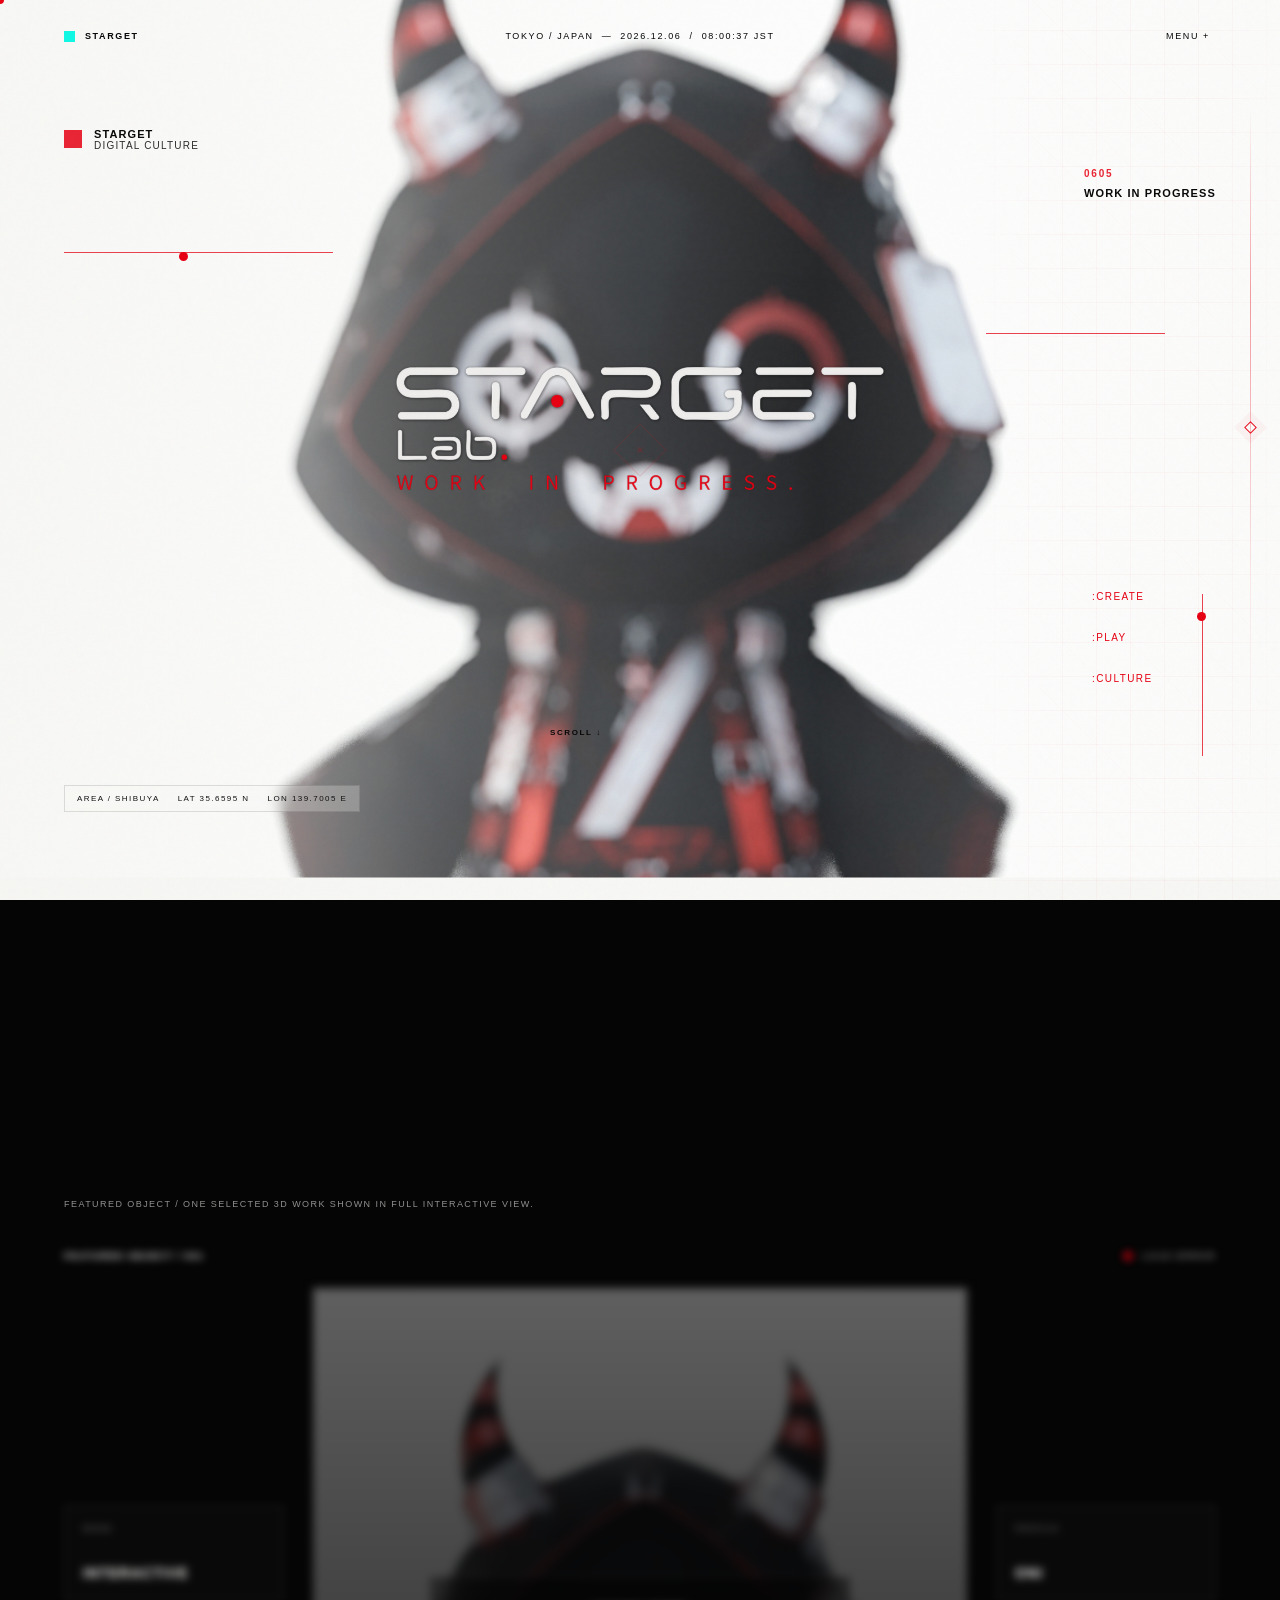
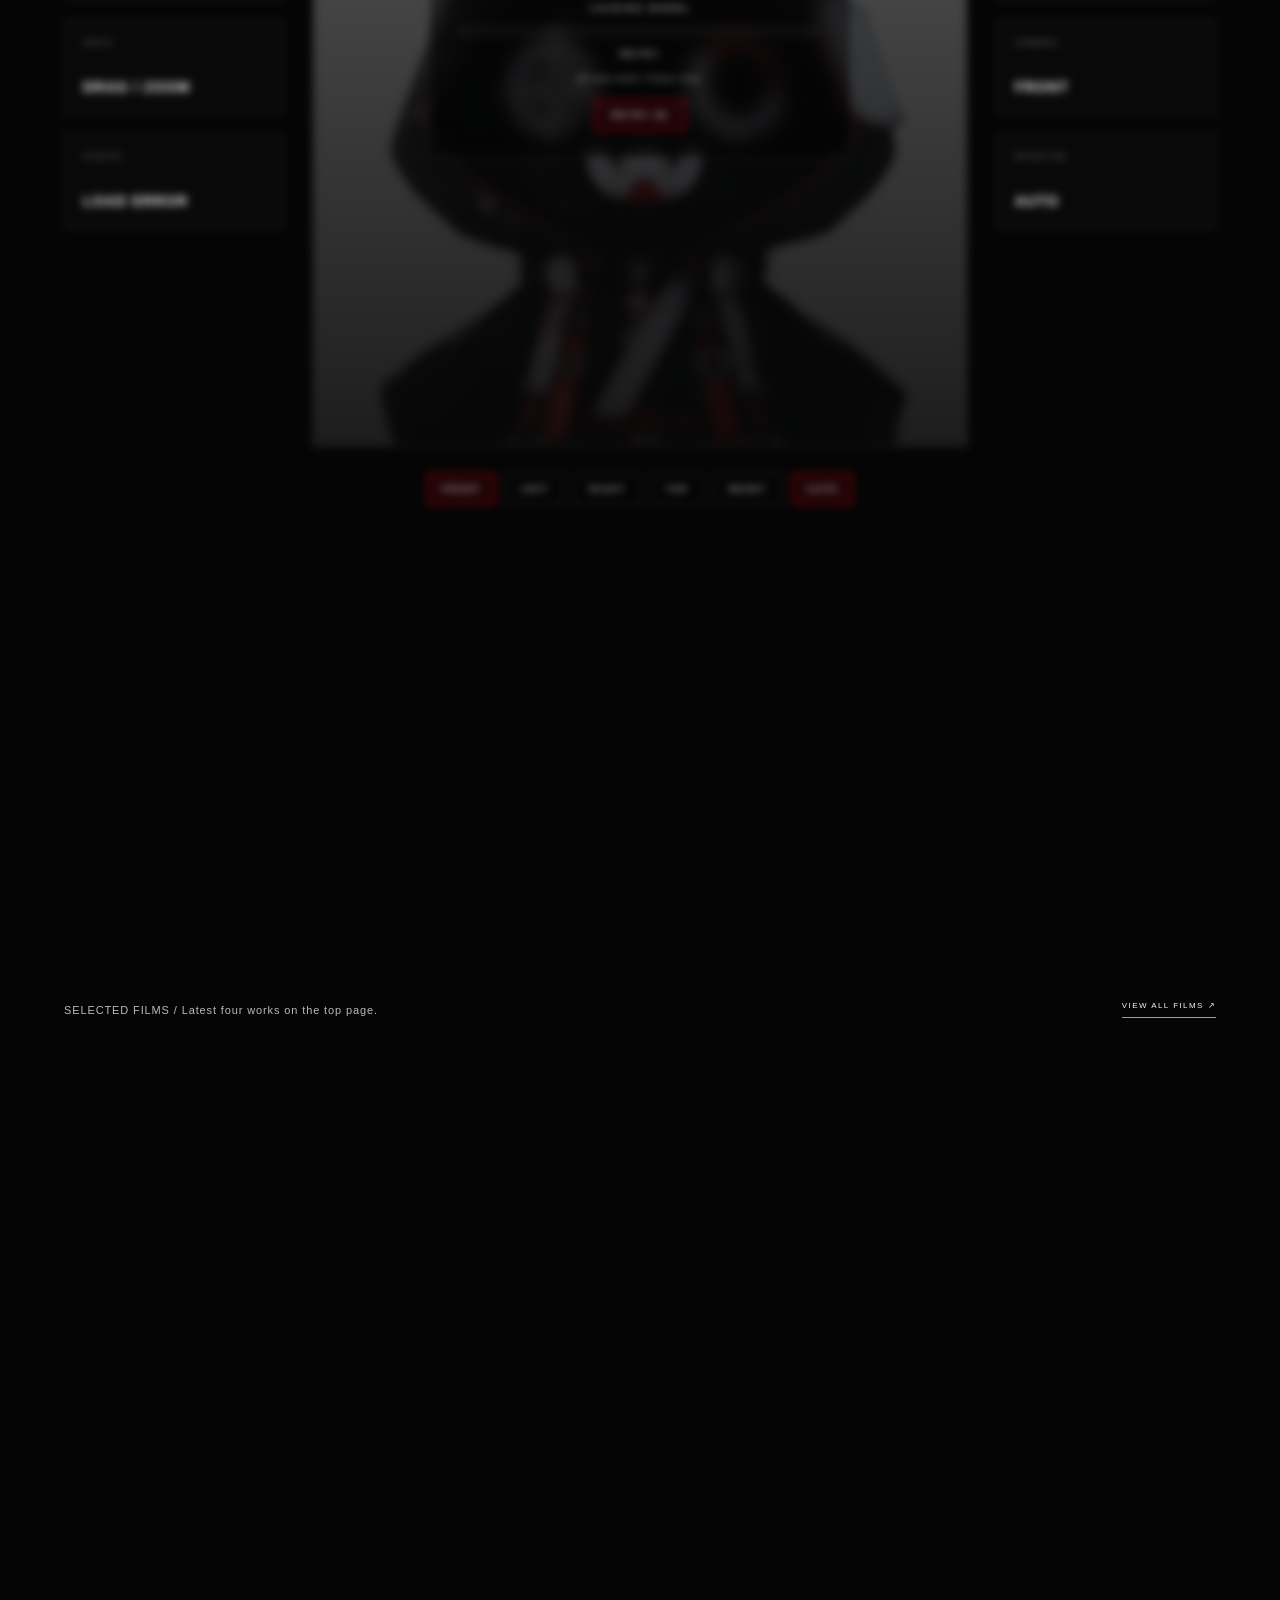
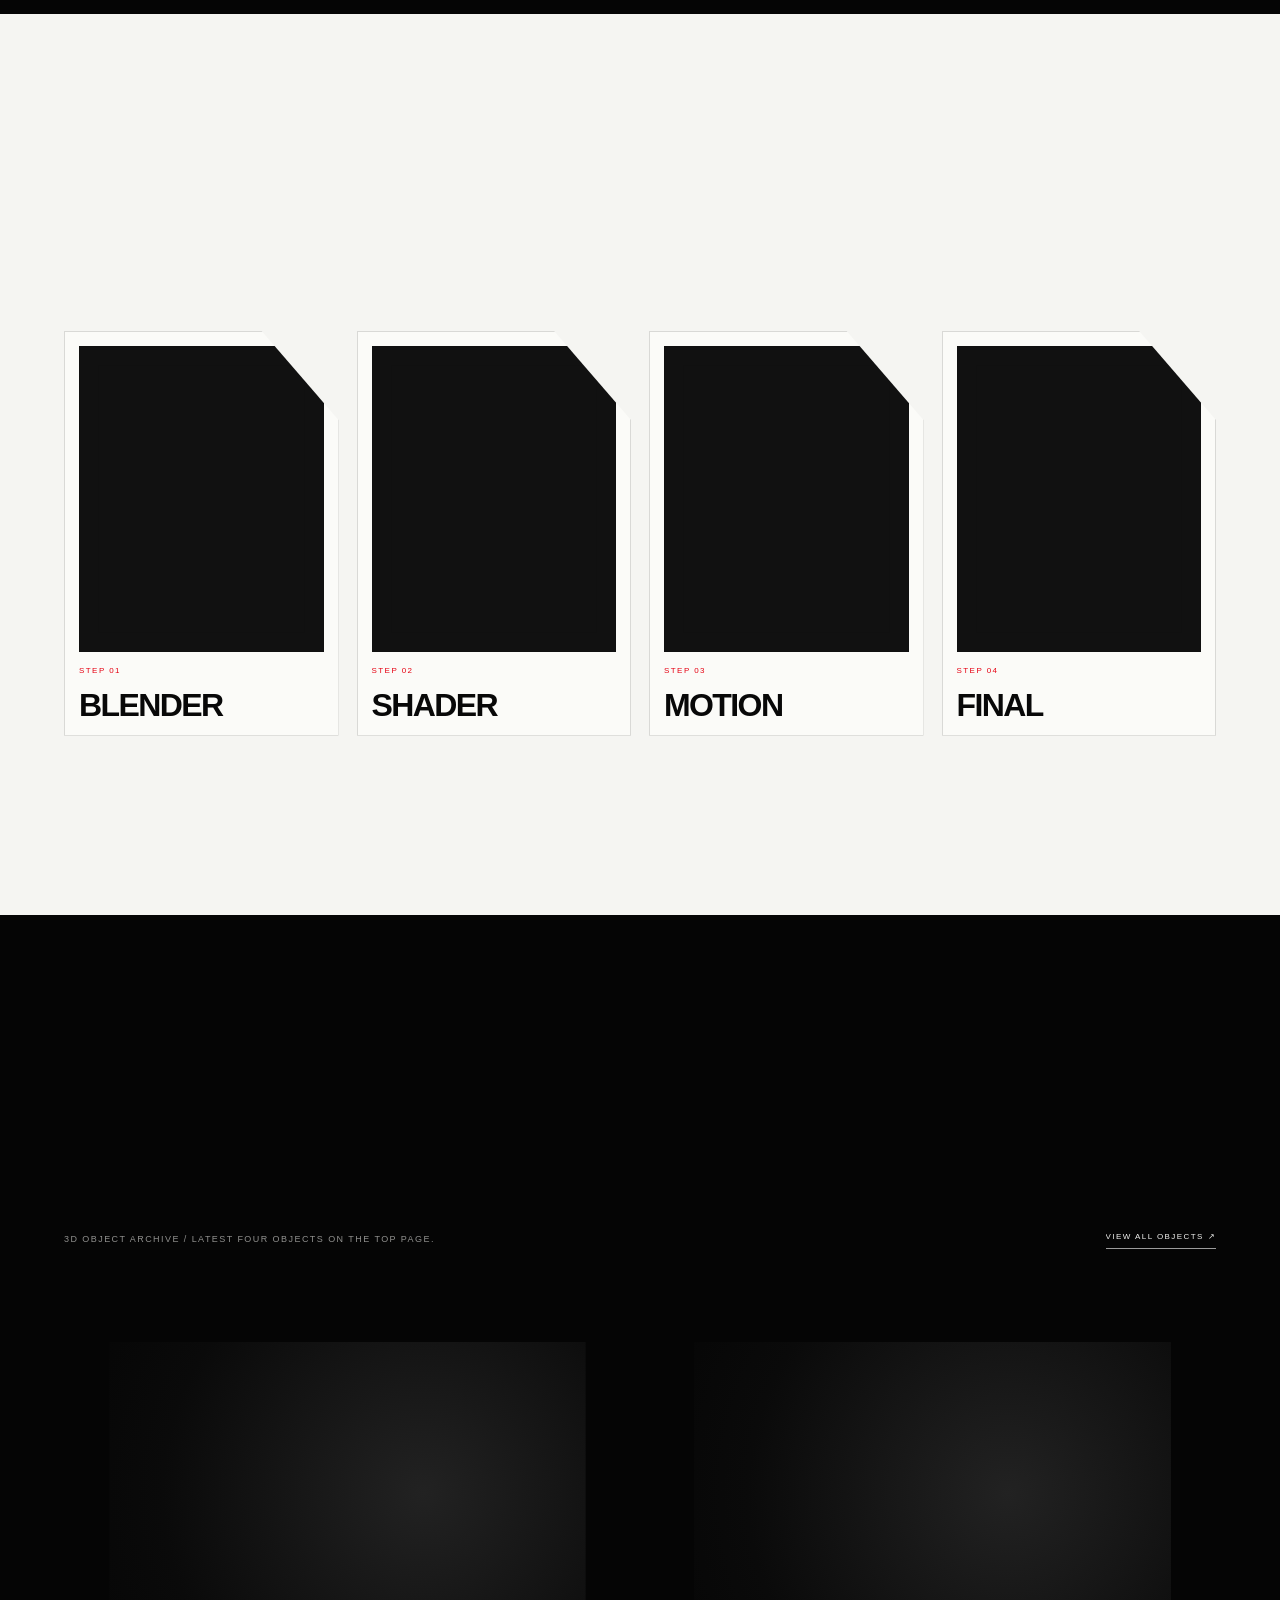
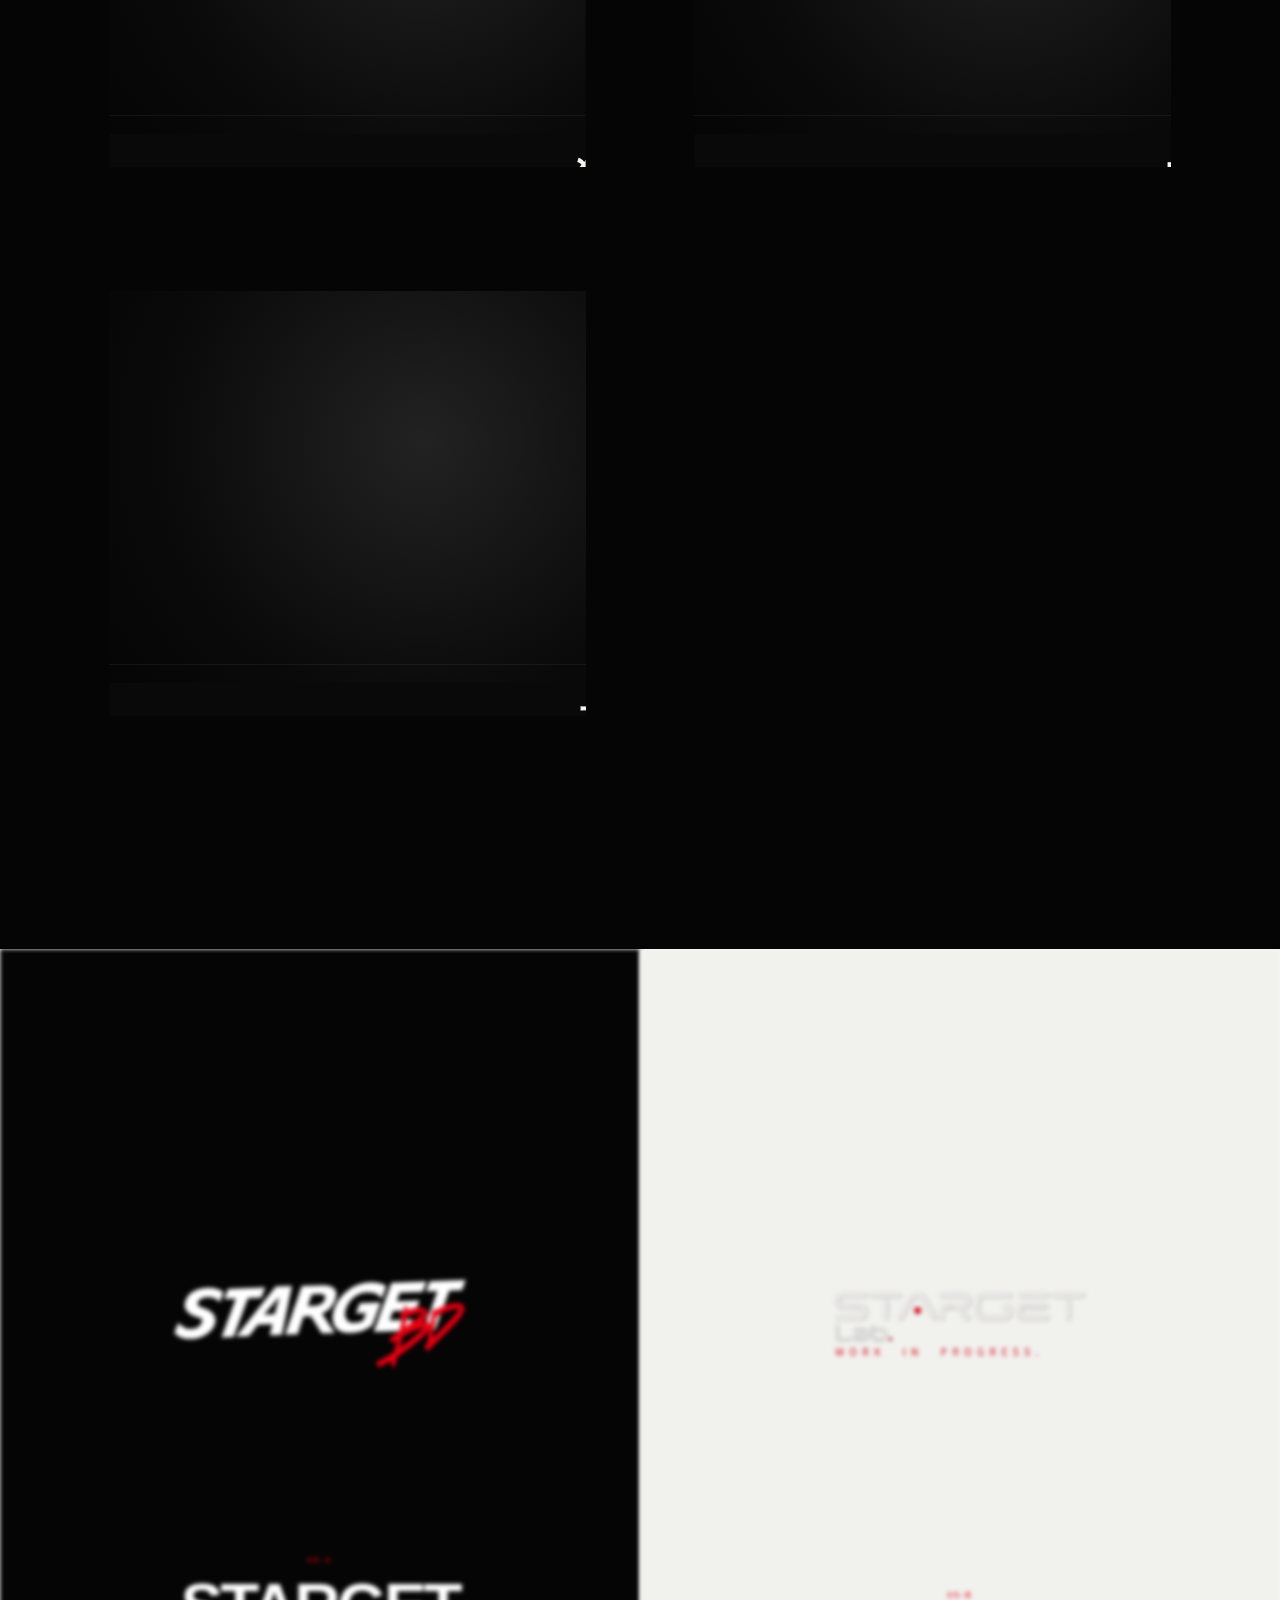
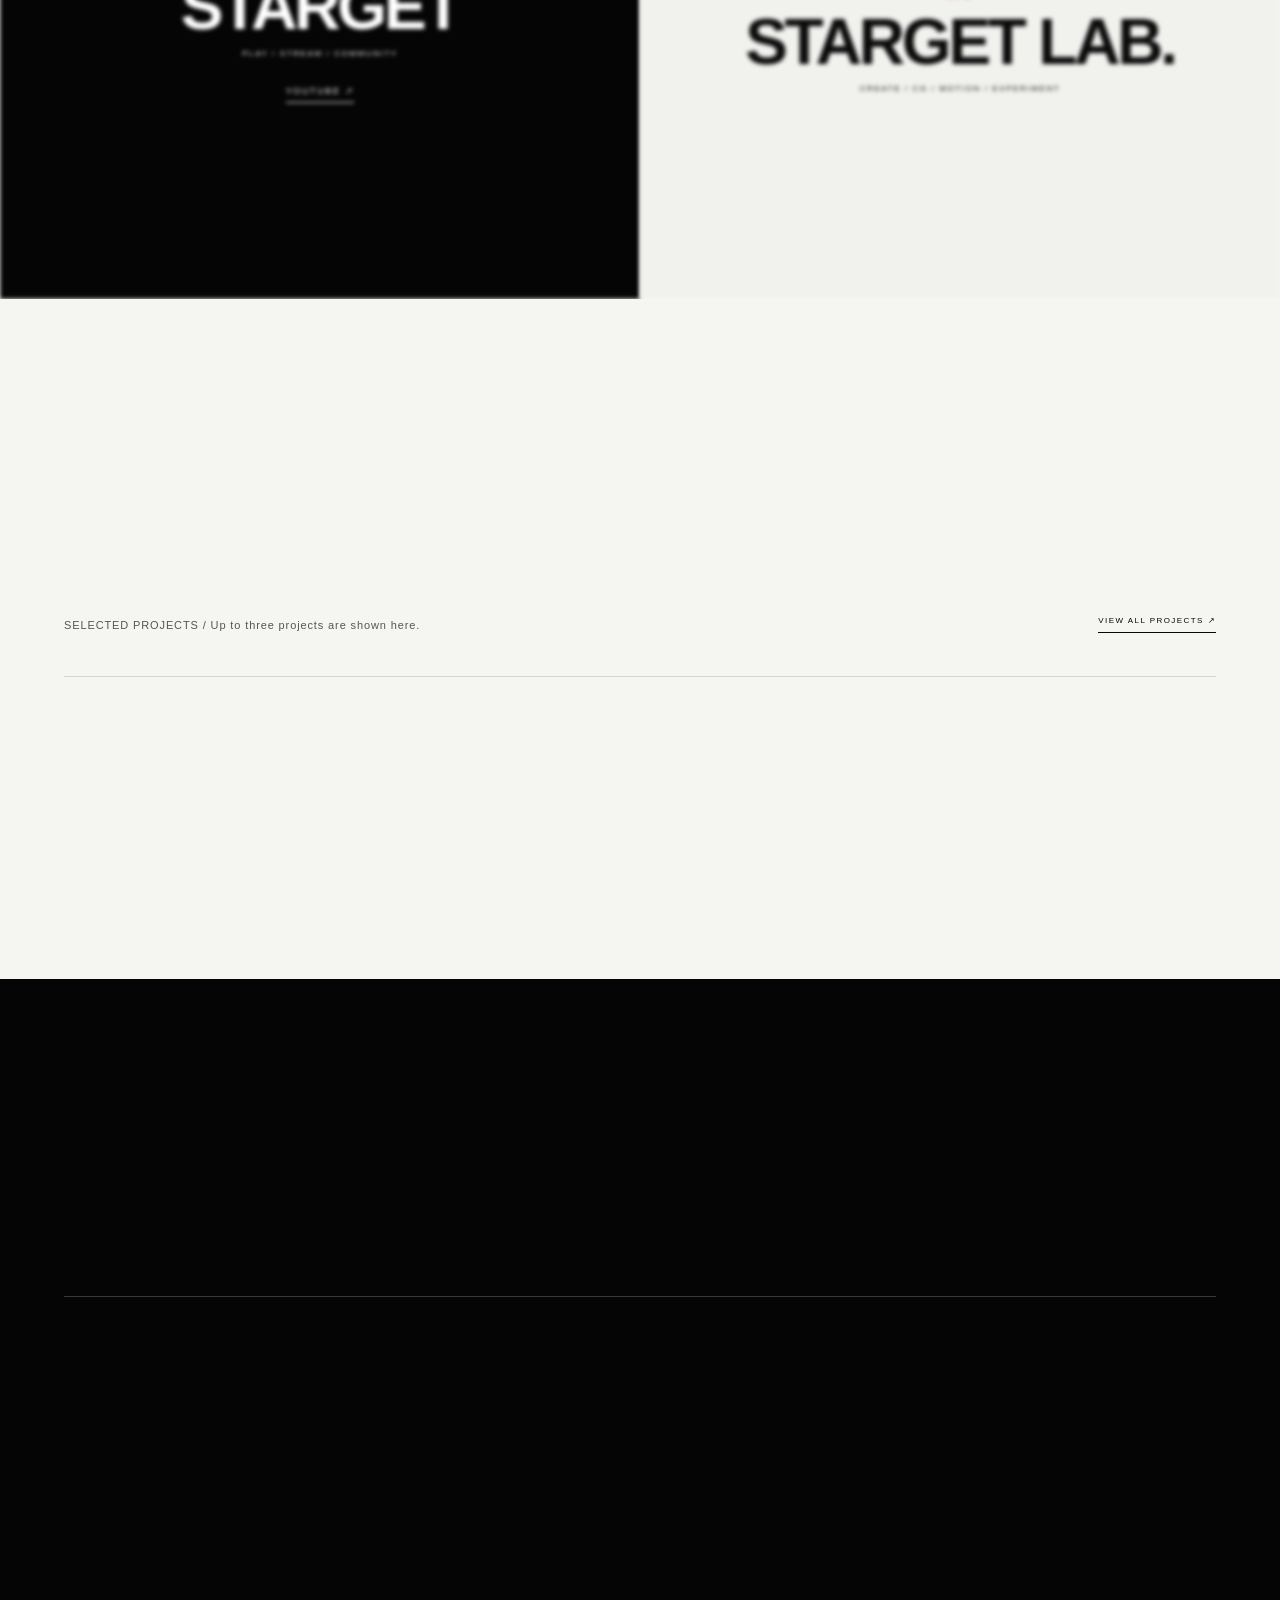
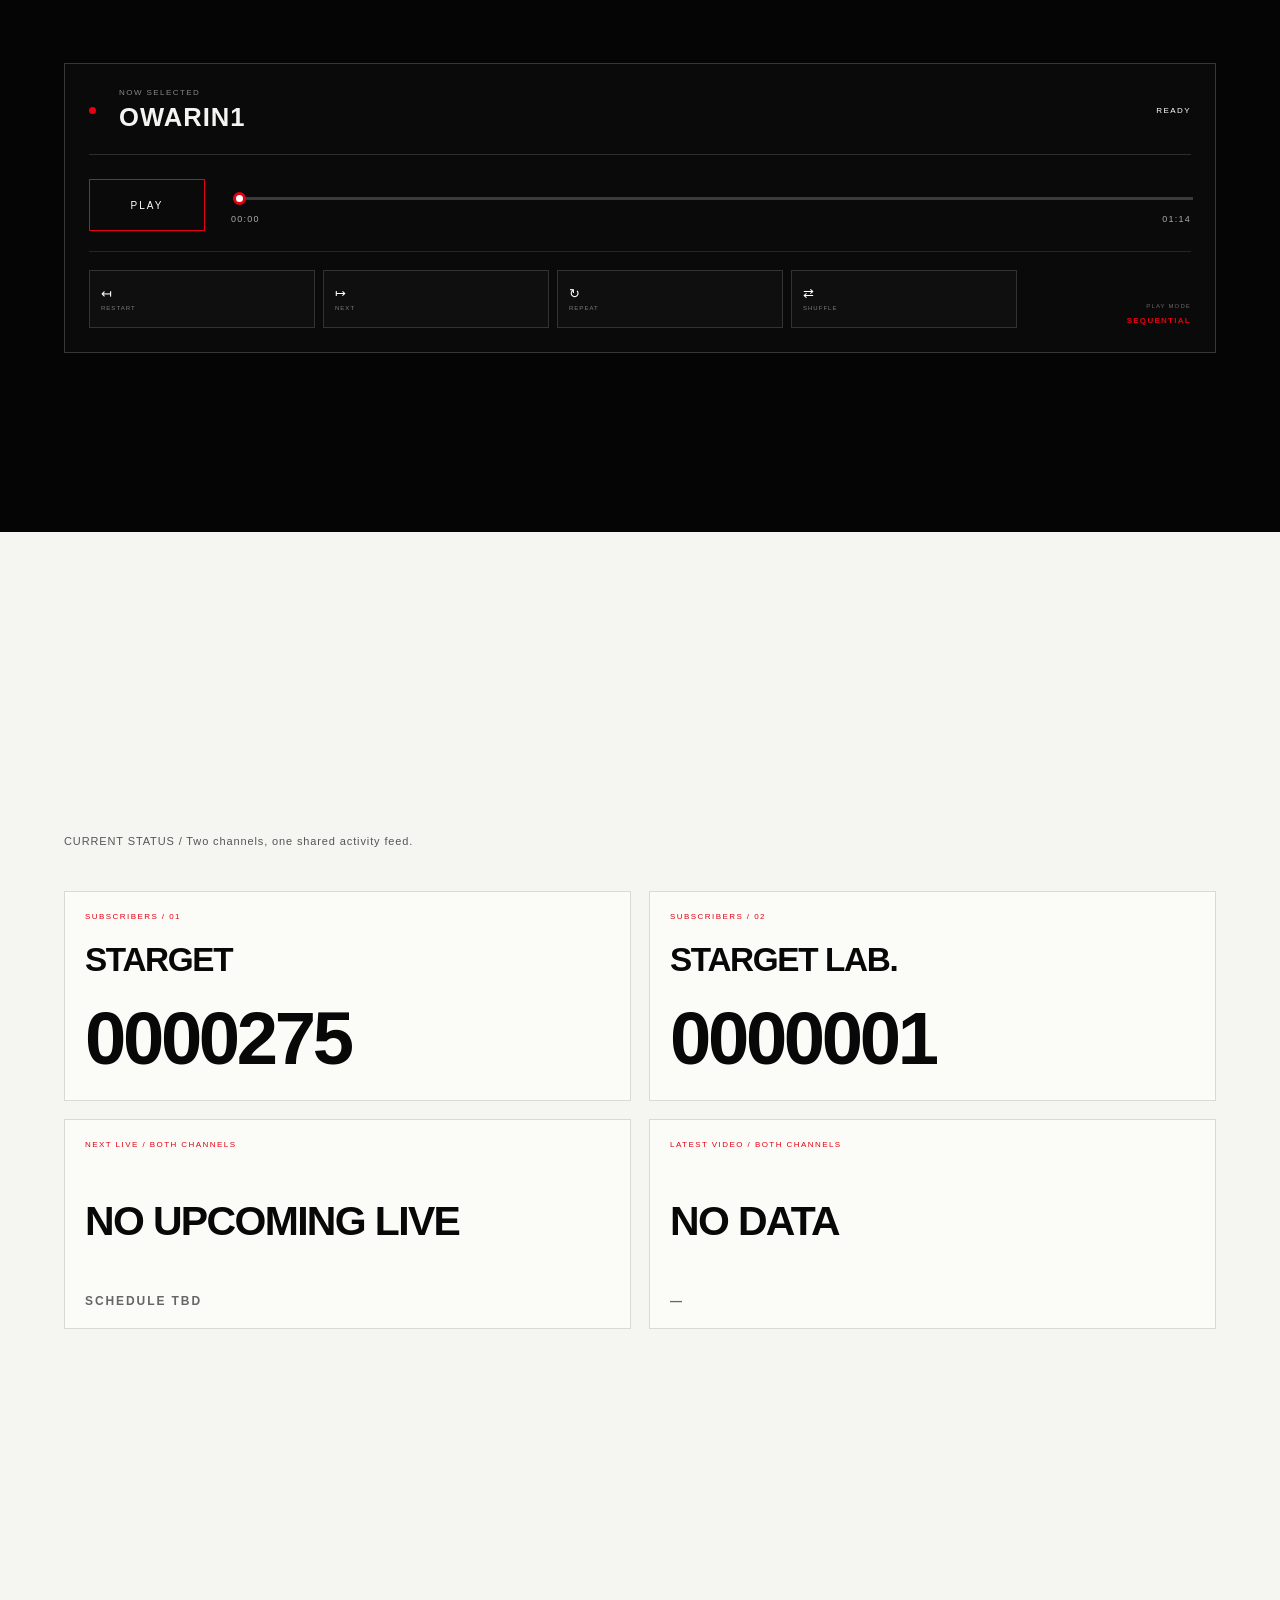
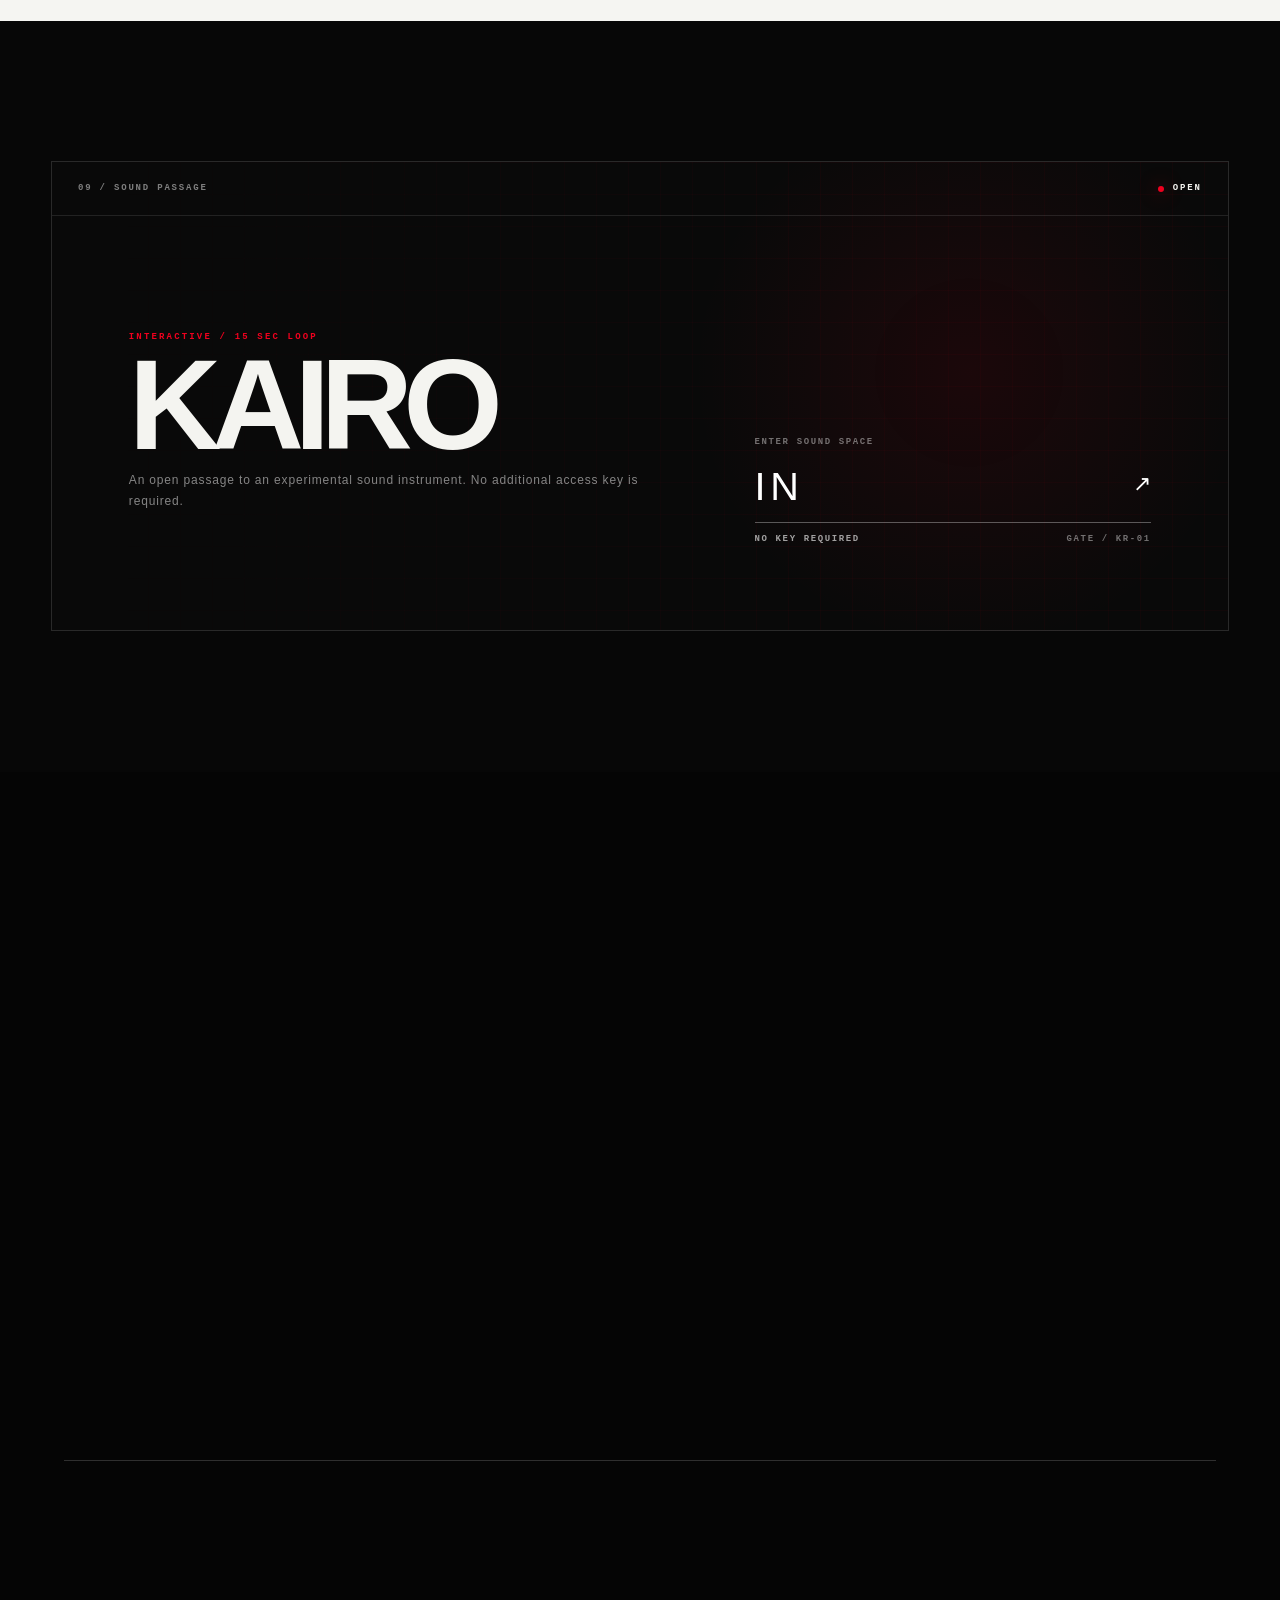
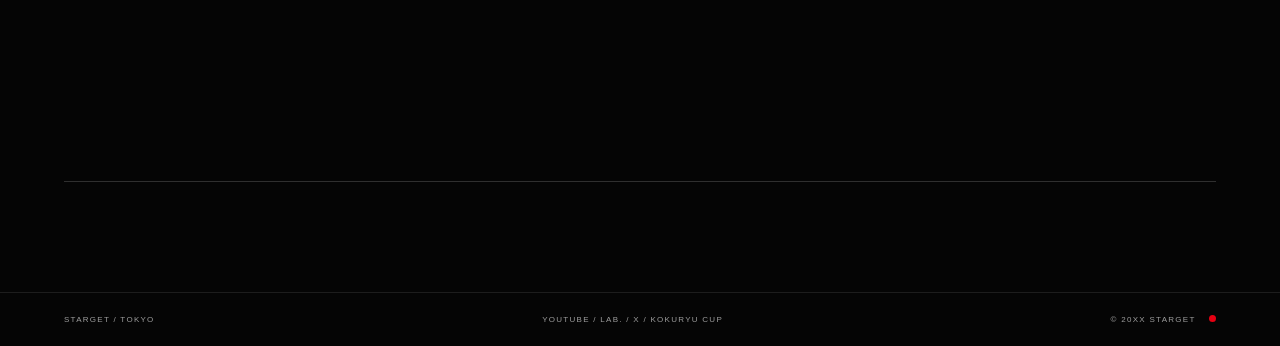
==== commit 53779104: "UPv33" ====
--- a/kairo/index.html
+++ b/kairo/index.html
@@ -6,9 +6,8 @@
   <meta name="theme-color" content="#f5f5f2" />
   <meta name="description" content="STARGET — Japan, reimagined through CG, design, motion and digital culture." />
   <title>STARGET — JAPAN, REIMAGINED.</title>
-  <script>if(sessionStorage.getItem('stargetWelcomeAccess')!=='1')location.replace('../');</script>
   <link rel="preload" href="assets/oni-0907.glb" as="fetch" crossorigin="anonymous" />
-  <link rel="stylesheet" href="styles.css?v=29" />
+  <link rel="stylesheet" href="styles.css?v=31" />
   <style>html:not(.site-ready) #menu{display:none!important}</style>
   <link rel="preconnect" href="https://ajax.googleapis.com" crossorigin />
 </head>
@@ -36,7 +35,7 @@
       <a href="#projects"><span>06</span> PROJECTS</a>
       <a href="#sound"><span>07</span> SOUND</a>
       <a href="#livevisual"><span>08</span> LIVE VISUAL</a>
-      <a href="#kairo"><span>09</span> KAIRO / LOCKED</a>
+      <a href="#kairo"><span>09</span> KAIRO / IN</a>
       <a href="contact.html"><span>10</span> CONTACT</a>
     </div>
   </nav>
@@ -337,26 +336,23 @@
       <div class="kairo-gate-shell reveal">
         <div class="kairo-gate-grid" aria-hidden="true"></div>
         <div class="kairo-gate-head">
-          <span>09 / RESTRICTED PASSAGE</span>
-          <span class="kairo-lock-state"><i></i> LOCKED</span>
+          <span>09 / SOUND PASSAGE</span>
+          <span class="kairo-lock-state kairo-open-state"><i></i> OPEN</span>
         </div>
         <div class="kairo-gate-main">
           <div class="kairo-title-block">
-            <span class="kairo-micro">VR / AR / DIGITAL ACCESS</span>
+            <span class="kairo-micro">INTERACTIVE / 15 SEC LOOP</span>
             <h2>KAIRO</h2>
-            <p>A private passage to spatial experiments, objects and reward-only experiences.</p>
-          </div>
-          <form id="kairoAccessForm" class="kairo-access-form" autocomplete="off">
-            <label for="kairoAccessKey">ACCESS KEY</label>
-            <div class="kairo-key-row">
-              <input id="kairoAccessKey" name="accessKey" type="password" placeholder="XXXX-XXXX-XXXX" aria-label="KAIRO access key" />
-              <button type="submit">VERIFY ↗</button>
-            </div>
-            <div class="kairo-key-meta">
-              <span id="kairoAccessStatus">KEY ISSUANCE / PENDING</span>
-              <span>GATE / KR-00</span>
-            </div>
-          </form>
+            <p>An open passage to an experimental sound instrument. No additional access key is required.</p>
+          </div>
+          <div class="kairo-in-panel">
+            <span class="kairo-in-label">ENTER SOUND SPACE</span>
+            <a class="kairo-in-button" href="in.html" aria-label="Enter KAIRO sound space">IN <span>↗</span></a>
+            <div class="kairo-in-meta">
+              <span>NO KEY REQUIRED</span>
+              <span>GATE / KR-01</span>
+            </div>
+          </div>
         </div>
       </div>
     </section>
@@ -403,8 +399,6 @@
     <div>© 20XX STARGET <span class="footer-dot"></span></div>
   </footer>
 
-  <script src="kairo-config.js?v=29"></script>
-  <script src="gate.js?v=29"></script>
-  <script src="script.js?v=29"></script>
+  <script src="script.js?v=31"></script>
 </body>
 </html>
--- a/kairo/styles.css
+++ b/kairo/styles.css
@@ -996,3 +996,15 @@
 
 @media(max-width:760px){.welcome-center{left:7vw;top:43%}.welcome-center strong{font-size:18vw}.welcome-meta{left:7vw;bottom:25vw;flex-direction:column;gap:7px}.welcome-access{right:7vw;bottom:8vw;width:62vw}.kairo-gate-main{grid-template-columns:1fr;gap:54px;padding:44px 28px 36px}.kairo-gate-shell{min-height:570px}.kairo-title-block h2{font-size:24vw}.kairo-gate-head{padding:18px 20px}.kairo-key-meta{font-size:8px}}
 @media(prefers-reduced-motion:reduce){.welcome-grid,.welcome-scan{animation:none}.welcome-gate,.kairo-gate-grid{transition:none}}
+
+/* V30 — KAIRO is open; the former access-key form is replaced by a direct IN passage. */
+.kairo-open-state{color:#f4f4f0}
+.kairo-open-state i{background:#ef001e;box-shadow:0 0 18px rgba(239,0,30,.75)}
+.kairo-in-panel{align-self:end;display:grid;gap:12px}
+.kairo-in-label,.kairo-in-meta{font:700 9px/1 ui-monospace,SFMono-Regular,Menlo,monospace;letter-spacing:.18em;color:rgba(255,255,255,.42)}
+.kairo-in-button{display:flex;align-items:center;justify-content:space-between;width:100%;padding:8px 0 16px;border-bottom:1px solid rgba(255,255,255,.32);color:#fff;text-decoration:none;font:500 clamp(28px,3.1vw,48px)/1 "Helvetica Neue","Avenir Next",Arial,Helvetica,sans-serif;letter-spacing:.12em;transition:border-color .65s,color .65s,letter-spacing .9s cubic-bezier(.16,.76,.18,1)}
+.kairo-in-button span{font:500 22px/1 ui-monospace,SFMono-Regular,Menlo,monospace;letter-spacing:0;transition:transform .7s cubic-bezier(.2,.75,.2,1)}
+.kairo-in-button:hover{color:#ef001e;border-color:#ef001e;letter-spacing:.18em}
+.kairo-in-button:hover span{transform:translate(7px,-7px)}
+.kairo-in-meta{display:flex;justify-content:space-between;gap:16px}.kairo-in-meta span:first-child{color:rgba(255,255,255,.62)}
+@media(max-width:760px){.kairo-in-button{font-size:11vw;letter-spacing:.12em}.kairo-in-meta{font-size:8px}}
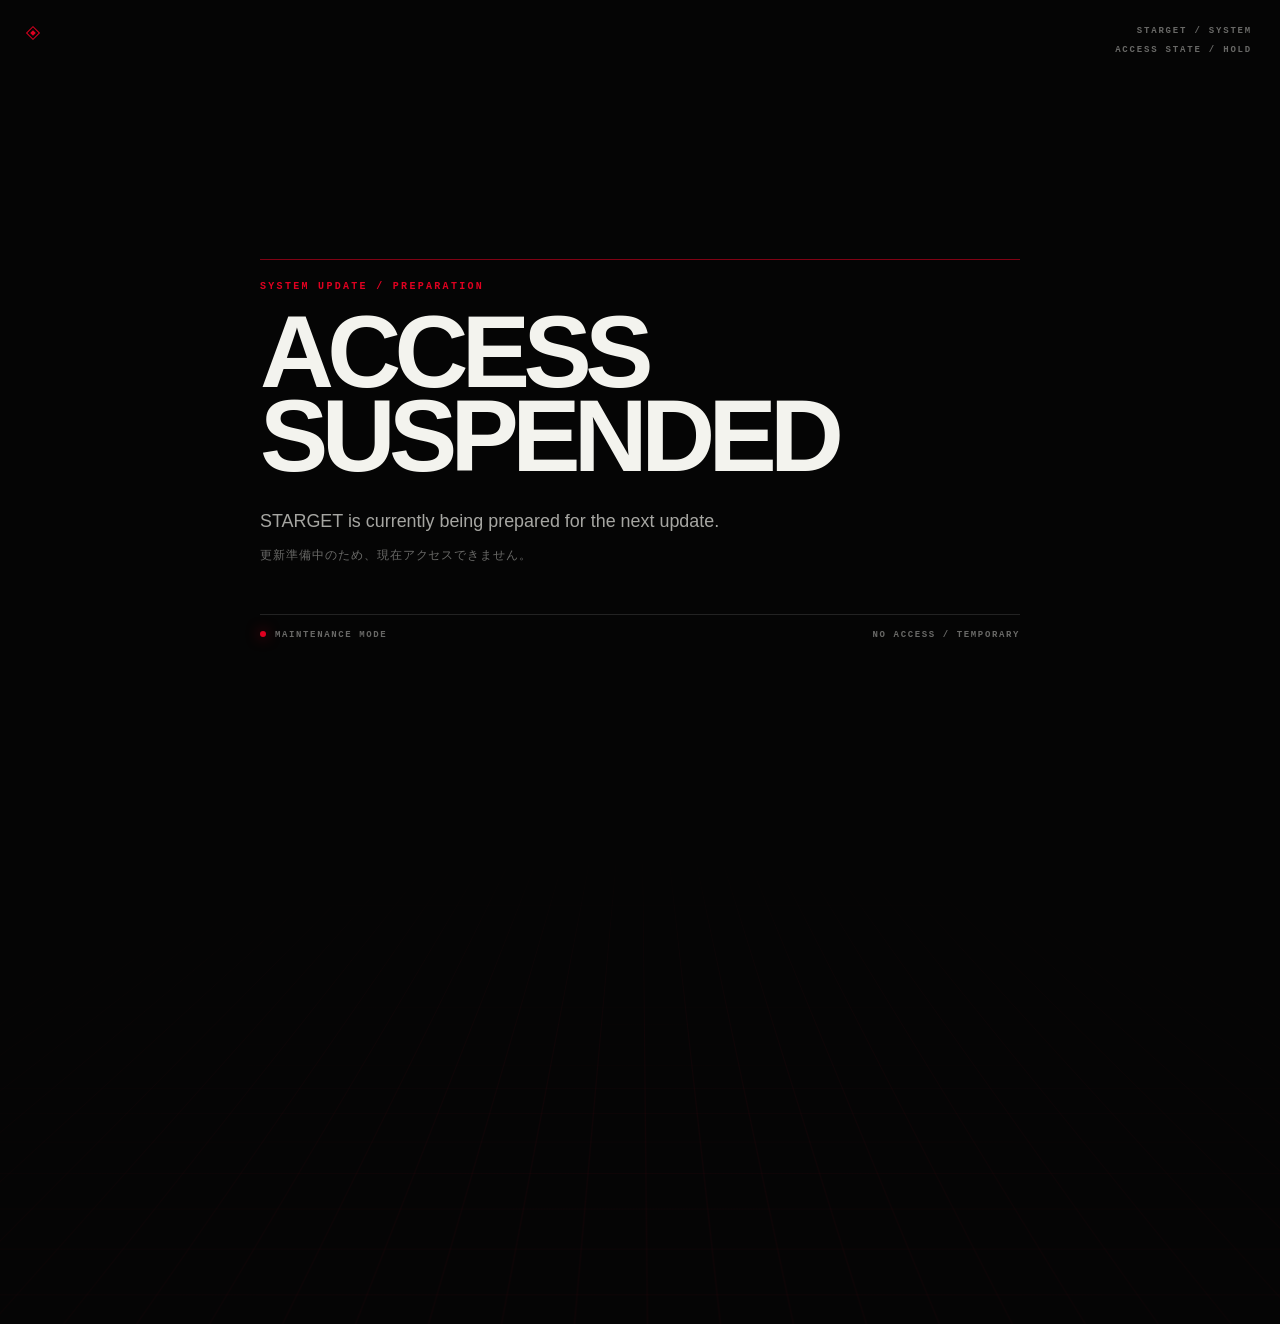
==== commit 825ce962: "404" ====
--- a/kairo/index.html
+++ b/kairo/index.html
@@ -1,404 +1 @@
-<!doctype html>
-<html lang="en">
-<head>
-  <meta charset="utf-8" />
-  <meta name="viewport" content="width=device-width, initial-scale=1" />
-  <meta name="theme-color" content="#f5f5f2" />
-  <meta name="description" content="STARGET — Japan, reimagined through CG, design, motion and digital culture." />
-  <title>STARGET — JAPAN, REIMAGINED.</title>
-  <link rel="preload" href="assets/oni-0907.glb" as="fetch" crossorigin="anonymous" />
-  <link rel="stylesheet" href="styles.css?v=31" />
-  <style>html:not(.site-ready) #menu{display:none!important}</style>
-  <link rel="preconnect" href="https://ajax.googleapis.com" crossorigin />
-</head>
-<body>
-  <div class="noise" aria-hidden="true"></div>
-  <div class="cursor-dot" aria-hidden="true"></div>
-
-  <header class="site-header">
-    <a class="brand-mini" href="#top" aria-label="STARGET top">
-      <span class="brand-mark"></span>
-      <span>STARGET</span>
-    </a>
-    <div class="header-center"><span>TOKYO / JAPAN</span> — <span id="tokyoDateTop">0000.00.00</span> / <span id="tokyoTimeTop">00:00:00 JST</span></div>
-    <button class="menu-btn" type="button" aria-expanded="false" aria-controls="menu">MENU +</button>
-  </header>
-
-  <nav id="menu" class="menu-panel" aria-hidden="true">
-    <button class="menu-close" type="button">CLOSE ×</button>
-    <div class="menu-grid">
-      <a href="#identity"><span>01</span> 3D</a>
-      <a href="#films"><span>02</span> FILMS</a>
-      <a href="#process"><span>03</span> PROCESS</a>
-      <a href="#objects"><span>04</span> OBJECTS</a>
-      <a href="#channels"><span>05</span> CHANNELS</a>
-      <a href="#projects"><span>06</span> PROJECTS</a>
-      <a href="#sound"><span>07</span> SOUND</a>
-      <a href="#livevisual"><span>08</span> LIVE VISUAL</a>
-      <a href="#kairo"><span>09</span> KAIRO / IN</a>
-      <a href="contact.html"><span>10</span> CONTACT</a>
-    </div>
-  </nav>
-
-  <main id="top">
-    <section class="hero hero-spacious">
-      <div class="hero-bg" aria-hidden="true"></div>
-      <div class="hero-overlay" aria-hidden="true"></div>
-
-
-      <div class="hero-meta hero-meta-left reveal">
-        <span class="meta-chip"></span>
-        <div>
-          <strong>STARGET</strong><br />
-          <span>DIGITAL CULTURE</span>
-        </div>
-      </div>
-
-      <div class="hero-main reveal">
-        <img src="assets/hero-logo-v5.png" alt="STARGET Lab Work in Progress" class="hero-logo-card" />
-      </div>
-
-      <div class="hero-meta hero-meta-right reveal">
-        <span class="hero-small-red">0605</span>
-        <strong>WORK IN PROGRESS</strong>
-      </div>
-
-      <div class="hero-anchors reveal" aria-hidden="true">
-        <span>:create</span>
-        <span>:play</span>
-        <span>:culture</span>
-      </div>
-
-      <div class="hero-bottom-note reveal">
-        <span>CG / DESIGN / MOTION</span>
-        <span>YOUTUBE / LAB. / PROJECTS</span>
-      </div>
-
-      <div class="hero-tech hero-tech-bottom reveal" aria-hidden="true">
-        <span>AREA / SHIBUYA</span>
-        <span>LAT 35.6595 N</span>
-        <span>LON 139.7005 E</span>
-      </div>
-
-      <a href="#identity" class="scroll-cue reveal">SCROLL ↓</a>
-      <span class="hero-line line-a"></span>
-      <span class="hero-line line-b"></span>
-      <span class="hero-line line-c"></span>
-      <span class="hero-dot dot-a"></span>
-      <span class="hero-dot dot-b"></span>
-    </section>
-
-    <section id="identity" class="identity section-pad dark-section">
-      <div class="section-head light reveal"><span>01</span><h2>3D</h2></div>
-      <div class="section-copy reveal">FEATURED OBJECT / One selected 3D work shown in full interactive view.</div>
-      <div class="model-ui reveal">
-        <div class="model-topbar">
-          <span>FEATURED OBJECT / 001</span>
-          <div class="model-status"><span class="status-dot"></span><span id="modelStatus">PRELOADING</span></div>
-        </div>
-
-        <div class="model-stage">
-          <div class="model-sidepanel panel-left">
-            <div class="panel-block">
-              <span class="panel-label">MODE</span>
-              <strong>INTERACTIVE</strong>
-            </div>
-            <div class="panel-block">
-              <span class="panel-label">INPUT</span>
-              <strong>DRAG / ZOOM</strong>
-            </div>
-            <div class="panel-block">
-              <span class="panel-label">STATUS</span>
-              <strong id="panelStatus">READYING</strong>
-            </div>
-          </div>
-
-          <div class="model-frame-wrap">
-            <span class="stage-line stage-line-h1"></span>
-            <span class="stage-line stage-line-h2"></span>
-            <span class="stage-line stage-line-v1"></span>
-            <span class="stage-line stage-line-v2"></span>
-            <span class="stage-dot stage-dot-a"></span>
-            <span class="stage-dot stage-dot-b"></span>
-
-            <div class="model-frame">
-              <div class="model-loader" id="modelLoader">
-                <img src="assets/model-poster.png" alt="3D loading poster" class="model-loader-poster" />
-                <div class="model-loader-overlay"></div>
-                <div class="model-loader-panel">
-                  <div class="model-loader-label">LOADING MODEL</div>
-                  <div class="model-loader-bar"><span id="modelProgressBar"></span></div>
-                  <div class="model-loader-value" id="modelProgressText">0%</div>
-                  <div class="model-loader-hint" id="modelHint">Optimized for web-hosted preview.</div>
-                  <button type="button" class="model-retry" id="modelRetry" hidden>RETRY 3D</button>
-                </div>
-              </div>
-
-              <model-viewer
-                id="stargetModel"
-                src="assets/oni-0907.glb"
-                poster="assets/model-poster.png"
-                alt="STARGET 3D model"
-                camera-controls
-                touch-action="pan-y"
-                auto-rotate
-                auto-rotate-delay="1400"
-                rotation-per-second="16deg"
-                shadow-intensity="0.9"
-                exposure="1.0"
-                interaction-prompt="none"
-                loading="eager"
-                reveal="auto"
-                crossorigin="anonymous"
-                camera-orbit="45deg 78deg 105%"
-                field-of-view="28deg"
-              >
-                <div slot="poster" class="model-loading">READYING 3D...</div>
-              </model-viewer>
-
-              <div class="model-crosshair">＋</div>
-              <span class="model-label label-a">DRAG</span>
-              <span class="model-label label-b">ROTATE</span>
-              <span class="model-label label-c">ZOOM</span>
-            </div>
-          </div>
-
-          <div class="model-sidepanel panel-right">
-            <div class="panel-block">
-              <span class="panel-label">PROFILE</span>
-              <strong>ONI</strong>
-            </div>
-            <div class="panel-block">
-              <span class="panel-label">CAMERA</span>
-              <strong id="cameraReadout">FRONT</strong>
-            </div>
-            <div class="panel-block">
-              <span class="panel-label">ROTATION</span>
-              <strong id="rotateReadout">AUTO</strong>
-            </div>
-          </div>
-        </div>
-
-        <div class="model-controls">
-          <button type="button" class="model-btn active" data-view="front">FRONT</button>
-          <button type="button" class="model-btn" data-view="left">LEFT</button>
-          <button type="button" class="model-btn" data-view="right">RIGHT</button>
-          <button type="button" class="model-btn" data-view="top">TOP</button>
-          <button type="button" class="model-btn" data-view="reset">RESET</button>
-          <button type="button" class="model-btn active" data-toggle="autorotate">AUTO</button>
-        </div>
-      </div>
-    </section>
-
-    <section id="films" class="films section-pad dark-section">
-      <div class="section-head light reveal"><span>02</span><h2>FILMS</h2></div>
-      <div class="section-toolbar reveal">
-        <div class="section-copy">SELECTED FILMS / Latest four works on the top page.</div>
-        <a class="archive-link archive-link-light" href="films.html">VIEW ALL FILMS ↗</a>
-      </div>
-      <div class="films-list placeholder-films" id="homeFilms">
-        <a class="film-card film-youtube reveal" href="https://youtu.be/jjrYiZsbRvA?si=oiOHwREfPB81gYkx" target="_blank" rel="noopener"><div class="film-media film-media-youtube"><img src="https://i.ytimg.com/vi/jjrYiZsbRvA/maxresdefault.jpg" alt="黒龍杯 - Pokémon UNITE Community Tournament" loading="lazy"><span class="film-play-mark">YOUTUBE / PLAY ↗</span></div><div class="film-info"><span>FILM_YT_001</span><strong>黒龍杯 - Pokémon UNITE Community Tournament</strong><b>OPEN ↗</b></div></a>
-        <article class="film-card film-empty reveal"><div class="film-placeholder"><span>404</span></div><div class="film-info film-info-empty"><span>FILM_001</span><strong>Notitle</strong></div></article>
-        <article class="film-card film-empty reveal"><div class="film-placeholder"><span>404</span></div><div class="film-info film-info-empty"><span>FILM_002</span><strong>Notitle</strong></div></article>
-        <article class="film-card film-empty reveal"><div class="film-placeholder"><span>404</span></div><div class="film-info film-info-empty"><span>FILM_003</span><strong>Notitle</strong></div></article>
-      </div>
-    </section>
-
-    <section id="process" class="process section-pad">
-      <div class="section-head reveal"><span>03</span><h2>PROCESS</h2></div>
-      <div class="process-grid reveal">
-        <article class="process-card"><div class="process-media-empty"></div><span>STEP 01</span><strong>BLENDER</strong></article>
-        <article class="process-card"><div class="process-media-empty"></div><span>STEP 02</span><strong>SHADER</strong></article>
-        <article class="process-card"><div class="process-media-empty"></div><span>STEP 03</span><strong>MOTION</strong></article>
-        <article class="process-card"><div class="process-media-empty"></div><span>STEP 04</span><strong>FINAL</strong></article>
-      </div>
-    </section>
-
-    <section id="objects" class="objects section-pad dark-section">
-      <div class="section-head light reveal"><span>04</span><h2>OBJECTS</h2></div>
-      <div class="section-toolbar reveal">
-        <div class="section-copy">3D OBJECT ARCHIVE / Latest four objects on the top page.</div>
-        <a class="archive-link archive-link-light" href="objects.html">VIEW ALL OBJECTS ↗</a>
-      </div>
-      <div class="object-placeholder-grid reveal" id="homeObjects">
-        <article class="object-placeholder-card"><div class="object-placeholder"><span>404</span></div><div class="object-placeholder-meta"><span>OBJ_001</span><strong>Notitle</strong></div></article>
-        <article class="object-placeholder-card"><div class="object-placeholder"><span>404</span></div><div class="object-placeholder-meta"><span>OBJ_002</span><strong>Notitle</strong></div></article>
-        <article class="object-placeholder-card"><div class="object-placeholder"><span>404</span></div><div class="object-placeholder-meta"><span>OBJ_003</span><strong>Notitle</strong></div></article>
-        <article class="object-placeholder-card"><div class="object-placeholder"><span>404</span></div><div class="object-placeholder-meta"><span>OBJ_004</span><strong>Notitle</strong></div></article>
-      </div>
-    </section>
-
-<section id="channels" class="channels reference-split">
-      <a class="split-panel split-dark reveal" id="channelStarget" href="https://www.youtube.com/@starget_motoharu" target="_blank" rel="noopener">
-        <div class="split-inner">
-          <img class="split-logo split-main" src="assets/starget-main-logo.png" alt="STARGET" />
-          <div class="split-meta-id">05-A</div>
-          <h2>STARGET</h2>
-          <p>PLAY / STREAM / COMMUNITY</p>
-          <span class="split-link">YOUTUBE ↗</span>
-        </div>
-      </a>
-      <a class="split-panel split-light reveal" id="channelLab" href="https://www.youtube.com/@stargetlab" target="_blank" rel="noopener">
-        <div class="split-inner">
-          <img class="split-logo split-lab" src="assets/starget-lab-logo-trim.png" alt="STARGET Lab" />
-          <div class="split-meta-id">05-B</div>
-          <h2>STARGET LAB.</h2>
-          <p>CREATE / CG / MOTION / EXPERIMENT</p>
-          <span class="split-link dark">YOUTUBE ↗</span>
-        </div>
-      </a>
-    </section>
-
-    <section id="projects" class="projects section-pad">
-      <div class="section-head reveal"><span>06</span><h2>PROJECTS</h2></div>
-      <div class="section-toolbar reveal">
-        <div class="section-copy projects-copy">SELECTED PROJECTS / Up to three projects are shown here.</div>
-        <a class="archive-link" href="projects.html">VIEW ALL PROJECTS ↗</a>
-      </div>
-      <div class="project-index" id="projectCardGrid">
-        <a class="project-index-row reveal" data-project-id="PROJECT_001" href="https://starget-motoharu.github.io/Kokuryu-hai/" target="_blank" rel="noopener">
-          <span>PROJECT_001</span><strong>黒龍杯</strong><em>EVENT / WEB / BROADCAST</em><i>OPEN ↗</i>
-        </a>
-      </div>
-    </section>
-
-    <section id="sound" class="sound section-pad dark-section">
-      <div class="section-head light reveal"><span>07</span><h2>SOUND</h2></div>
-      <div class="track-list" id="soundTrackList">
-        <button class="track reveal active" data-track="01" data-src="assets/OWARIN1.mp3" data-title="OWARIN1"><span>01</span><strong>OWARIN1</strong><i>SELECTED</i></button>
-        <button class="track reveal" data-track="02" data-src="assets/OWARIN2.mp3" data-title="OWARIN2"><span>02</span><strong>OWARIN2</strong><i>PLAY →</i></button>
-        <button class="track reveal" data-track="03" data-src="assets/TOMOKORE.mp3" data-title="TOMOKORE"><span>03</span><strong>TOMOKORE</strong><i>PLAY →</i></button>
-        <button class="track reveal" data-track="04" data-src="assets/タイキレーツ＿待機画面＿BGM.mp3" data-title="TAIKIRE-TU"><span>04</span><strong>TAIKIRE-TU</strong><i>PLAY →</i></button>
-      </div>
-      <div class="audio-player reveal" id="audioPlayer">
-        <audio id="soundAudio" preload="metadata" src="assets/OWARIN1.mp3"></audio>
-        <div class="player-header">
-          <span class="pulse" id="audioPulse"></span>
-          <div><span class="player-label">NOW SELECTED</span><strong id="audioTitle">OWARIN1</strong></div>
-          <span class="player-state" id="audioState">READY</span>
-        </div>
-        <div class="player-controls">
-          <button type="button" class="play-toggle" id="playToggle" aria-label="Play OWARIN1">PLAY</button>
-          <div class="timeline-wrap">
-            <input id="seekBar" class="seek-bar" type="range" min="0" max="100" value="0" step="0.01" aria-label="Seek audio" />
-            <div class="time-row"><span id="currentTime">00:00</span><span id="durationTime">00:00</span></div>
-          </div>
-        </div>
-        <div class="transport-panel" aria-label="Playlist controls">
-          <div class="transport-actions">
-            <button type="button" class="transport-btn" id="restartTrack" aria-label="Restart current track"><span>↤</span><small>RESTART</small></button>
-            <button type="button" class="transport-btn" id="nextTrack" aria-label="Skip to next track"><span>↦</span><small>NEXT</small></button>
-            <button type="button" class="transport-btn mode-btn" id="repeatToggle" aria-pressed="false" aria-label="Change repeat mode"><span>↻</span><small>REPEAT</small></button>
-            <button type="button" class="transport-btn mode-btn" id="shuffleToggle" aria-pressed="false" aria-label="Shuffle playlist"><span>⇄</span><small>SHUFFLE</small></button>
-          </div>
-          <div class="transport-mode"><span>PLAY MODE</span><strong id="playerModeStatus">SEQUENTIAL</strong></div>
-        </div>
-      </div>
-    </section>
-
-    <section id="livevisual" class="livevisual section-pad">
-      <div class="section-head reveal"><span>08</span><h2>LIVE VISUAL</h2></div>
-      <div class="section-copy reveal">CURRENT STATUS / Two channels, one shared activity feed.</div>
-      <div class="live-dashboard reveal">
-        <div class="live-subscribers">
-          <article class="live-card live-subscriber-card">
-            <span>SUBSCRIBERS / 01</span>
-            <strong>STARGET</strong>
-            <b id="statusSubscribersStarget">000,275</b>
-          </article>
-          <article class="live-card live-subscriber-card">
-            <span>SUBSCRIBERS / 02</span>
-            <strong>STARGET LAB.</strong>
-            <b id="statusSubscribersLab">NO DATA</b>
-          </article>
-        </div>
-        <div class="live-activity">
-          <article class="live-card live-activity-card">
-            <span>NEXT LIVE / BOTH CHANNELS</span>
-            <strong id="statusNextLiveTitle">NO UPCOMING LIVE</strong>
-            <b id="statusNextLiveMeta">SCHEDULE TBD</b>
-          </article>
-          <article class="live-card live-activity-card">
-            <span>LATEST VIDEO / BOTH CHANNELS</span>
-            <strong id="statusLatestVideoTitle">NO DATA</strong>
-            <b id="statusLatestVideoMeta">—</b>
-          </article>
-        </div>
-        <article class="live-current-strip">
-          <span>CURRENT PROJECT</span>
-          <strong id="statusCurrentProjectTitle">STARGET WEBSITE</strong>
-          <b id="statusCurrentProjectState">IN DEVELOPMENT</b>
-        </article>
-      </div>
-    </section>
-
-    <section id="kairo" class="kairo-gate-section dark-section">
-      <div class="kairo-gate-shell reveal">
-        <div class="kairo-gate-grid" aria-hidden="true"></div>
-        <div class="kairo-gate-head">
-          <span>09 / SOUND PASSAGE</span>
-          <span class="kairo-lock-state kairo-open-state"><i></i> OPEN</span>
-        </div>
-        <div class="kairo-gate-main">
-          <div class="kairo-title-block">
-            <span class="kairo-micro">INTERACTIVE / 15 SEC LOOP</span>
-            <h2>KAIRO</h2>
-            <p>An open passage to an experimental sound instrument. No additional access key is required.</p>
-          </div>
-          <div class="kairo-in-panel">
-            <span class="kairo-in-label">ENTER SOUND SPACE</span>
-            <a class="kairo-in-button" href="in.html" aria-label="Enter KAIRO sound space">IN <span>↗</span></a>
-            <div class="kairo-in-meta">
-              <span>NO KEY REQUIRED</span>
-              <span>GATE / KR-01</span>
-            </div>
-          </div>
-        </div>
-      </div>
-    </section>
-
-    <section id="contact" class="contact-hero dark-final reveal">
-      <div class="contact-wrap contact-wrap-expanded">
-        <div class="contact-intro">
-          <span class="contact-mini">10 / CONTACT / TOKYO / JAPAN</span>
-          <span class="contact-availability"><i></i> AVAILABLE FOR SELECTED PROJECTS</span>
-          <h2>CREATE<br>SOMETHING<br><span>NEW.</span></h2>
-          <p class="contact-lead">CG, motion and digital visual production from Tokyo. Open to commissions, collaborations and visual direction for projects in Japan and worldwide.</p>
-        </div>
-
-        <div class="contact-detail-grid">
-          <div class="contact-detail">
-            <span>CAPABILITIES</span>
-            <strong>3D / CG</strong>
-            <strong>MOTION DESIGN</strong>
-            <strong>OPENING / TITLE FILMS</strong>
-            <strong>VISUAL DIRECTION</strong>
-            <strong>DIGITAL / WEB VISUALS</strong>
-          </div>
-          <div class="contact-detail">
-            <span>PROJECTS</span>
-            <strong>BRAND / CREATIVE</strong>
-            <strong>YOUTUBE / MEDIA</strong>
-            <strong>EVENT / COMMUNITY</strong>
-            <strong>CULTURE / EXPERIMENT</strong>
-          </div>
-          <a class="contact-detail contact-inquiry contact-gateway" href="contact.html" aria-label="Open STARGET project inquiry form">
-            <span>PROJECT INQUIRY</span>
-            <p>Tell us what you want to create. A dedicated inquiry form is available on the next page.</p>
-            <span class="contact-link">OPEN INQUIRY FORM ↗</span>
-            <span class="contact-gateway-code" aria-hidden="true">FORM / 10-A</span>
-          </a>
-        </div>
-      </div>
-    </section>
-  </main>
-
-  <footer>
-    <div>STARGET / TOKYO</div>
-    <div>YOUTUBE / LAB. / X / KOKURYU CUP</div>
-    <div>© 20XX STARGET <span class="footer-dot"></span></div>
-  </footer>
-
-  <script src="script.js?v=31"></script>
-</body>
-</html>
+<!doctype html><html><head><meta charset="utf-8"><meta name="robots" content="noindex,nofollow"><meta http-equiv="refresh" content="0;url=../index.html"><script>location.replace('../index.html')</script><title>STARGET — SYSTEM UPDATE</title></head><body></body></html>
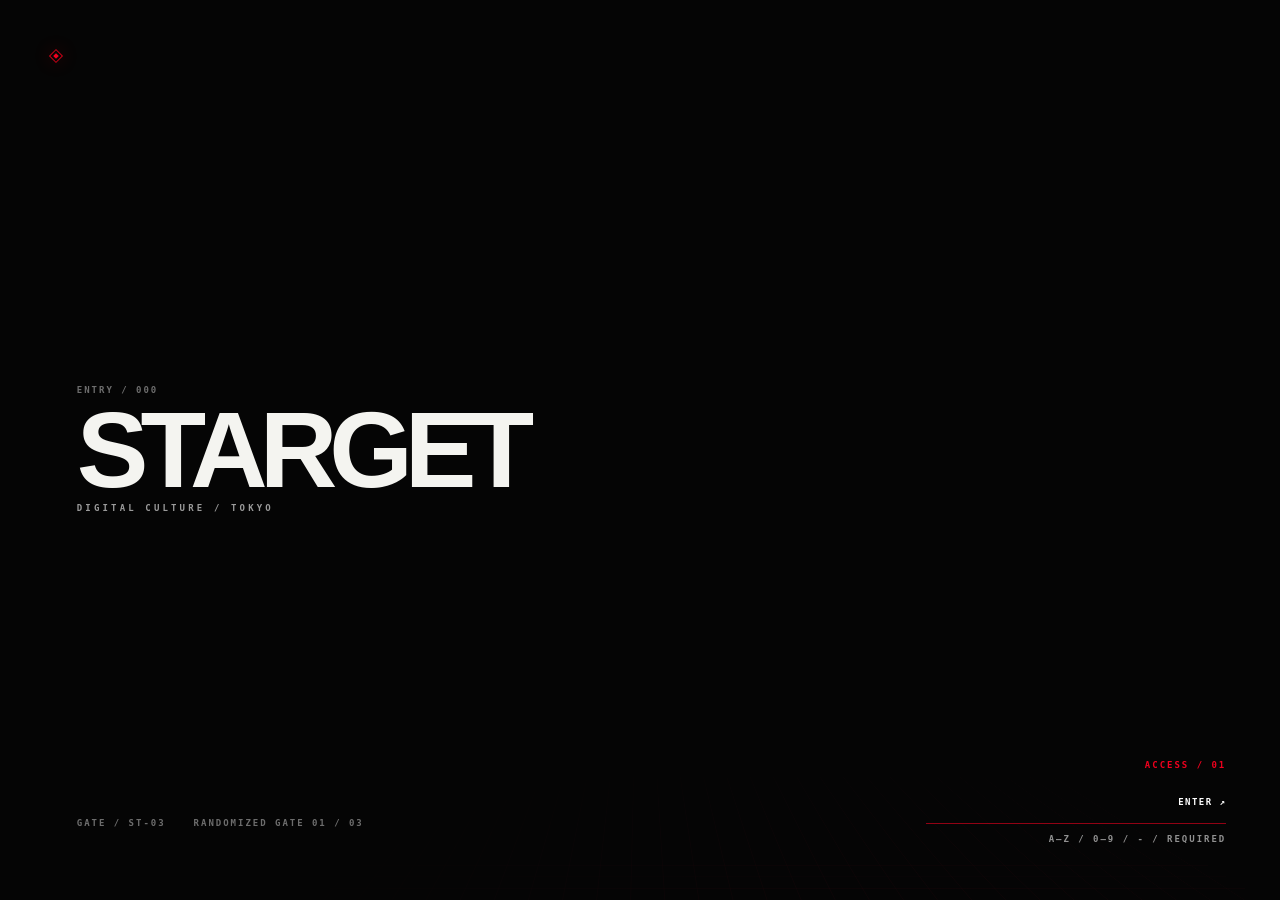
==== commit 5e6bd9b1: "up" ====
--- a/kairo/index.html
+++ b/kairo/index.html
@@ -1 +1,405 @@
-<!doctype html><html><head><meta charset="utf-8"><meta name="robots" content="noindex,nofollow"><meta http-equiv="refresh" content="0;url=../index.html"><script>location.replace('../index.html')</script><title>STARGET — SYSTEM UPDATE</title></head><body></body></html>
+<!doctype html>
+<html lang="en">
+<head>
+  <meta charset="utf-8" />
+  <script src="../session-guard.js?v=36"></script>
+  <meta name="viewport" content="width=device-width, initial-scale=1" />
+  <meta name="theme-color" content="#f5f5f2" />
+  <meta name="description" content="STARGET — Japan, reimagined through CG, design, motion and digital culture." />
+  <title>STARGET — JAPAN, REIMAGINED.</title>
+  <link rel="preload" href="assets/oni-0907.glb" as="fetch" crossorigin="anonymous" />
+  <link rel="stylesheet" href="styles.css?v=31" />
+  <style>html:not(.site-ready) #menu{display:none!important}</style>
+  <link rel="preconnect" href="https://ajax.googleapis.com" crossorigin />
+</head>
+<body>
+  <div class="noise" aria-hidden="true"></div>
+  <div class="cursor-dot" aria-hidden="true"></div>
+
+  <header class="site-header">
+    <a class="brand-mini" href="#top" aria-label="STARGET top">
+      <span class="brand-mark"></span>
+      <span>STARGET</span>
+    </a>
+    <div class="header-center"><span>TOKYO / JAPAN</span> — <span id="tokyoDateTop">0000.00.00</span> / <span id="tokyoTimeTop">00:00:00 JST</span></div>
+    <button class="menu-btn" type="button" aria-expanded="false" aria-controls="menu">MENU +</button>
+  </header>
+
+  <nav id="menu" class="menu-panel" aria-hidden="true">
+    <button class="menu-close" type="button">CLOSE ×</button>
+    <div class="menu-grid">
+      <a href="#identity"><span>01</span> 3D</a>
+      <a href="#films"><span>02</span> FILMS</a>
+      <a href="#process"><span>03</span> PROCESS</a>
+      <a href="#objects"><span>04</span> OBJECTS</a>
+      <a href="#channels"><span>05</span> CHANNELS</a>
+      <a href="#projects"><span>06</span> PROJECTS</a>
+      <a href="#sound"><span>07</span> SOUND</a>
+      <a href="#livevisual"><span>08</span> LIVE VISUAL</a>
+      <a href="#kairo"><span>09</span> KAIRO / IN</a>
+      <a href="contact.html"><span>10</span> CONTACT</a>
+    </div>
+  </nav>
+
+  <main id="top">
+    <section class="hero hero-spacious">
+      <div class="hero-bg" aria-hidden="true"></div>
+      <div class="hero-overlay" aria-hidden="true"></div>
+
+
+      <div class="hero-meta hero-meta-left reveal">
+        <span class="meta-chip"></span>
+        <div>
+          <strong>STARGET</strong><br />
+          <span>DIGITAL CULTURE</span>
+        </div>
+      </div>
+
+      <div class="hero-main reveal">
+        <img src="assets/hero-logo-v5.png" alt="STARGET Lab Work in Progress" class="hero-logo-card" />
+      </div>
+
+      <div class="hero-meta hero-meta-right reveal">
+        <span class="hero-small-red">0605</span>
+        <strong>WORK IN PROGRESS</strong>
+      </div>
+
+      <div class="hero-anchors reveal" aria-hidden="true">
+        <span>:create</span>
+        <span>:play</span>
+        <span>:culture</span>
+      </div>
+
+      <div class="hero-bottom-note reveal">
+        <span>CG / DESIGN / MOTION</span>
+        <span>YOUTUBE / LAB. / PROJECTS</span>
+      </div>
+
+      <div class="hero-tech hero-tech-bottom reveal" aria-hidden="true">
+        <span>AREA / SHIBUYA</span>
+        <span>LAT 35.6595 N</span>
+        <span>LON 139.7005 E</span>
+      </div>
+
+      <a href="#identity" class="scroll-cue reveal">SCROLL ↓</a>
+      <span class="hero-line line-a"></span>
+      <span class="hero-line line-b"></span>
+      <span class="hero-line line-c"></span>
+      <span class="hero-dot dot-a"></span>
+      <span class="hero-dot dot-b"></span>
+    </section>
+
+    <section id="identity" class="identity section-pad dark-section">
+      <div class="section-head light reveal"><span>01</span><h2>3D</h2></div>
+      <div class="section-copy reveal">FEATURED OBJECT / One selected 3D work shown in full interactive view.</div>
+      <div class="model-ui reveal">
+        <div class="model-topbar">
+          <span>FEATURED OBJECT / 001</span>
+          <div class="model-status"><span class="status-dot"></span><span id="modelStatus">PRELOADING</span></div>
+        </div>
+
+        <div class="model-stage">
+          <div class="model-sidepanel panel-left">
+            <div class="panel-block">
+              <span class="panel-label">MODE</span>
+              <strong>INTERACTIVE</strong>
+            </div>
+            <div class="panel-block">
+              <span class="panel-label">INPUT</span>
+              <strong>DRAG / ZOOM</strong>
+            </div>
+            <div class="panel-block">
+              <span class="panel-label">STATUS</span>
+              <strong id="panelStatus">READYING</strong>
+            </div>
+          </div>
+
+          <div class="model-frame-wrap">
+            <span class="stage-line stage-line-h1"></span>
+            <span class="stage-line stage-line-h2"></span>
+            <span class="stage-line stage-line-v1"></span>
+            <span class="stage-line stage-line-v2"></span>
+            <span class="stage-dot stage-dot-a"></span>
+            <span class="stage-dot stage-dot-b"></span>
+
+            <div class="model-frame">
+              <div class="model-loader" id="modelLoader">
+                <img src="assets/model-poster.png" alt="3D loading poster" class="model-loader-poster" />
+                <div class="model-loader-overlay"></div>
+                <div class="model-loader-panel">
+                  <div class="model-loader-label">LOADING MODEL</div>
+                  <div class="model-loader-bar"><span id="modelProgressBar"></span></div>
+                  <div class="model-loader-value" id="modelProgressText">0%</div>
+                  <div class="model-loader-hint" id="modelHint">Optimized for web-hosted preview.</div>
+                  <button type="button" class="model-retry" id="modelRetry" hidden>RETRY 3D</button>
+                </div>
+              </div>
+
+              <model-viewer
+                id="stargetModel"
+                src="assets/oni-0907.glb"
+                poster="assets/model-poster.png"
+                alt="STARGET 3D model"
+                camera-controls
+                touch-action="pan-y"
+                auto-rotate
+                auto-rotate-delay="1400"
+                rotation-per-second="16deg"
+                shadow-intensity="0.9"
+                exposure="1.0"
+                interaction-prompt="none"
+                loading="eager"
+                reveal="auto"
+                crossorigin="anonymous"
+                camera-orbit="45deg 78deg 105%"
+                field-of-view="28deg"
+              >
+                <div slot="poster" class="model-loading">READYING 3D...</div>
+              </model-viewer>
+
+              <div class="model-crosshair">＋</div>
+              <span class="model-label label-a">DRAG</span>
+              <span class="model-label label-b">ROTATE</span>
+              <span class="model-label label-c">ZOOM</span>
+            </div>
+          </div>
+
+          <div class="model-sidepanel panel-right">
+            <div class="panel-block">
+              <span class="panel-label">PROFILE</span>
+              <strong>ONI</strong>
+            </div>
+            <div class="panel-block">
+              <span class="panel-label">CAMERA</span>
+              <strong id="cameraReadout">FRONT</strong>
+            </div>
+            <div class="panel-block">
+              <span class="panel-label">ROTATION</span>
+              <strong id="rotateReadout">AUTO</strong>
+            </div>
+          </div>
+        </div>
+
+        <div class="model-controls">
+          <button type="button" class="model-btn active" data-view="front">FRONT</button>
+          <button type="button" class="model-btn" data-view="left">LEFT</button>
+          <button type="button" class="model-btn" data-view="right">RIGHT</button>
+          <button type="button" class="model-btn" data-view="top">TOP</button>
+          <button type="button" class="model-btn" data-view="reset">RESET</button>
+          <button type="button" class="model-btn active" data-toggle="autorotate">AUTO</button>
+        </div>
+      </div>
+    </section>
+
+    <section id="films" class="films section-pad dark-section">
+      <div class="section-head light reveal"><span>02</span><h2>FILMS</h2></div>
+      <div class="section-toolbar reveal">
+        <div class="section-copy">SELECTED FILMS / Latest four works on the top page.</div>
+        <a class="archive-link archive-link-light" href="films.html">VIEW ALL FILMS ↗</a>
+      </div>
+      <div class="films-list placeholder-films" id="homeFilms">
+        <a class="film-card film-youtube reveal" href="https://youtu.be/jjrYiZsbRvA?si=oiOHwREfPB81gYkx" target="_blank" rel="noopener"><div class="film-media film-media-youtube"><img src="https://i.ytimg.com/vi/jjrYiZsbRvA/maxresdefault.jpg" alt="黒龍杯 - Pokémon UNITE Community Tournament" loading="lazy"><span class="film-play-mark">YOUTUBE / PLAY ↗</span></div><div class="film-info"><span>FILM_YT_001</span><strong>黒龍杯 - Pokémon UNITE Community Tournament</strong><b>OPEN ↗</b></div></a>
+        <article class="film-card film-empty reveal"><div class="film-placeholder"><span>404</span></div><div class="film-info film-info-empty"><span>FILM_001</span><strong>Notitle</strong></div></article>
+        <article class="film-card film-empty reveal"><div class="film-placeholder"><span>404</span></div><div class="film-info film-info-empty"><span>FILM_002</span><strong>Notitle</strong></div></article>
+        <article class="film-card film-empty reveal"><div class="film-placeholder"><span>404</span></div><div class="film-info film-info-empty"><span>FILM_003</span><strong>Notitle</strong></div></article>
+      </div>
+    </section>
+
+    <section id="process" class="process section-pad">
+      <div class="section-head reveal"><span>03</span><h2>PROCESS</h2></div>
+      <div class="process-grid reveal">
+        <article class="process-card"><div class="process-media-empty"></div><span>STEP 01</span><strong>BLENDER</strong></article>
+        <article class="process-card"><div class="process-media-empty"></div><span>STEP 02</span><strong>SHADER</strong></article>
+        <article class="process-card"><div class="process-media-empty"></div><span>STEP 03</span><strong>MOTION</strong></article>
+        <article class="process-card"><div class="process-media-empty"></div><span>STEP 04</span><strong>FINAL</strong></article>
+      </div>
+    </section>
+
+    <section id="objects" class="objects section-pad dark-section">
+      <div class="section-head light reveal"><span>04</span><h2>OBJECTS</h2></div>
+      <div class="section-toolbar reveal">
+        <div class="section-copy">3D OBJECT ARCHIVE / Latest four objects on the top page.</div>
+        <a class="archive-link archive-link-light" href="objects.html">VIEW ALL OBJECTS ↗</a>
+      </div>
+      <div class="object-placeholder-grid reveal" id="homeObjects">
+        <article class="object-placeholder-card"><div class="object-placeholder"><span>404</span></div><div class="object-placeholder-meta"><span>OBJ_001</span><strong>Notitle</strong></div></article>
+        <article class="object-placeholder-card"><div class="object-placeholder"><span>404</span></div><div class="object-placeholder-meta"><span>OBJ_002</span><strong>Notitle</strong></div></article>
+        <article class="object-placeholder-card"><div class="object-placeholder"><span>404</span></div><div class="object-placeholder-meta"><span>OBJ_003</span><strong>Notitle</strong></div></article>
+        <article class="object-placeholder-card"><div class="object-placeholder"><span>404</span></div><div class="object-placeholder-meta"><span>OBJ_004</span><strong>Notitle</strong></div></article>
+      </div>
+    </section>
+
+<section id="channels" class="channels reference-split">
+      <a class="split-panel split-dark reveal" id="channelStarget" href="https://www.youtube.com/@starget_motoharu" target="_blank" rel="noopener">
+        <div class="split-inner">
+          <img class="split-logo split-main" src="assets/starget-main-logo.png" alt="STARGET" />
+          <div class="split-meta-id">05-A</div>
+          <h2>STARGET</h2>
+          <p>PLAY / STREAM / COMMUNITY</p>
+          <span class="split-link">YOUTUBE ↗</span>
+        </div>
+      </a>
+      <a class="split-panel split-light reveal" id="channelLab" href="https://www.youtube.com/@stargetlab" target="_blank" rel="noopener">
+        <div class="split-inner">
+          <img class="split-logo split-lab" src="assets/starget-lab-logo-trim.png" alt="STARGET Lab" />
+          <div class="split-meta-id">05-B</div>
+          <h2>STARGET LAB.</h2>
+          <p>CREATE / CG / MOTION / EXPERIMENT</p>
+          <span class="split-link dark">YOUTUBE ↗</span>
+        </div>
+      </a>
+    </section>
+
+    <section id="projects" class="projects section-pad">
+      <div class="section-head reveal"><span>06</span><h2>PROJECTS</h2></div>
+      <div class="section-toolbar reveal">
+        <div class="section-copy projects-copy">SELECTED PROJECTS / Up to three projects are shown here.</div>
+        <a class="archive-link" href="projects.html">VIEW ALL PROJECTS ↗</a>
+      </div>
+      <div class="project-index" id="projectCardGrid">
+        <a class="project-index-row reveal" data-project-id="PROJECT_001" href="https://starget-motoharu.github.io/Kokuryu-hai/" target="_blank" rel="noopener">
+          <span>PROJECT_001</span><strong>黒龍杯</strong><em>EVENT / WEB / BROADCAST</em><i>OPEN ↗</i>
+        </a>
+      </div>
+    </section>
+
+    <section id="sound" class="sound section-pad dark-section">
+      <div class="section-head light reveal"><span>07</span><h2>SOUND</h2></div>
+      <div class="track-list" id="soundTrackList">
+        <button class="track reveal active" data-track="01" data-src="assets/OWARIN1.mp3" data-title="OWARIN1"><span>01</span><strong>OWARIN1</strong><i>SELECTED</i></button>
+        <button class="track reveal" data-track="02" data-src="assets/OWARIN2.mp3" data-title="OWARIN2"><span>02</span><strong>OWARIN2</strong><i>PLAY →</i></button>
+        <button class="track reveal" data-track="03" data-src="assets/TOMOKORE.mp3" data-title="TOMOKORE"><span>03</span><strong>TOMOKORE</strong><i>PLAY →</i></button>
+        <button class="track reveal" data-track="04" data-src="assets/タイキレーツ＿待機画面＿BGM.mp3" data-title="TAIKIRE-TU"><span>04</span><strong>TAIKIRE-TU</strong><i>PLAY →</i></button>
+      </div>
+      <div class="audio-player reveal" id="audioPlayer">
+        <audio id="soundAudio" preload="metadata" src="assets/OWARIN1.mp3"></audio>
+        <div class="player-header">
+          <span class="pulse" id="audioPulse"></span>
+          <div><span class="player-label">NOW SELECTED</span><strong id="audioTitle">OWARIN1</strong></div>
+          <span class="player-state" id="audioState">READY</span>
+        </div>
+        <div class="player-controls">
+          <button type="button" class="play-toggle" id="playToggle" aria-label="Play OWARIN1">PLAY</button>
+          <div class="timeline-wrap">
+            <input id="seekBar" class="seek-bar" type="range" min="0" max="100" value="0" step="0.01" aria-label="Seek audio" />
+            <div class="time-row"><span id="currentTime">00:00</span><span id="durationTime">00:00</span></div>
+          </div>
+        </div>
+        <div class="transport-panel" aria-label="Playlist controls">
+          <div class="transport-actions">
+            <button type="button" class="transport-btn" id="restartTrack" aria-label="Restart current track"><span>↤</span><small>RESTART</small></button>
+            <button type="button" class="transport-btn" id="nextTrack" aria-label="Skip to next track"><span>↦</span><small>NEXT</small></button>
+            <button type="button" class="transport-btn mode-btn" id="repeatToggle" aria-pressed="false" aria-label="Change repeat mode"><span>↻</span><small>REPEAT</small></button>
+            <button type="button" class="transport-btn mode-btn" id="shuffleToggle" aria-pressed="false" aria-label="Shuffle playlist"><span>⇄</span><small>SHUFFLE</small></button>
+          </div>
+          <div class="transport-mode"><span>PLAY MODE</span><strong id="playerModeStatus">SEQUENTIAL</strong></div>
+        </div>
+      </div>
+    </section>
+
+    <section id="livevisual" class="livevisual section-pad">
+      <div class="section-head reveal"><span>08</span><h2>LIVE VISUAL</h2></div>
+      <div class="section-copy reveal">CURRENT STATUS / Two channels, one shared activity feed.</div>
+      <div class="live-dashboard reveal">
+        <div class="live-subscribers">
+          <article class="live-card live-subscriber-card">
+            <span>SUBSCRIBERS / 01</span>
+            <strong>STARGET</strong>
+            <b id="statusSubscribersStarget">000,275</b>
+          </article>
+          <article class="live-card live-subscriber-card">
+            <span>SUBSCRIBERS / 02</span>
+            <strong>STARGET LAB.</strong>
+            <b id="statusSubscribersLab">NO DATA</b>
+          </article>
+        </div>
+        <div class="live-activity">
+          <article class="live-card live-activity-card">
+            <span>NEXT LIVE / BOTH CHANNELS</span>
+            <strong id="statusNextLiveTitle">NO UPCOMING LIVE</strong>
+            <b id="statusNextLiveMeta">SCHEDULE TBD</b>
+          </article>
+          <article class="live-card live-activity-card">
+            <span>LATEST VIDEO / BOTH CHANNELS</span>
+            <strong id="statusLatestVideoTitle">NO DATA</strong>
+            <b id="statusLatestVideoMeta">—</b>
+          </article>
+        </div>
+        <article class="live-current-strip">
+          <span>CURRENT PROJECT</span>
+          <strong id="statusCurrentProjectTitle">STARGET WEBSITE</strong>
+          <b id="statusCurrentProjectState">IN DEVELOPMENT</b>
+        </article>
+      </div>
+    </section>
+
+    <section id="kairo" class="kairo-gate-section dark-section">
+      <div class="kairo-gate-shell reveal">
+        <div class="kairo-gate-grid" aria-hidden="true"></div>
+        <div class="kairo-gate-head">
+          <span>09 / SOUND PASSAGE</span>
+          <span class="kairo-lock-state kairo-open-state"><i></i> OPEN</span>
+        </div>
+        <div class="kairo-gate-main">
+          <div class="kairo-title-block">
+            <span class="kairo-micro">INTERACTIVE / 15 SEC LOOP</span>
+            <h2>KAIRO</h2>
+            <p>An open passage to an experimental sound instrument. No additional access key is required.</p>
+          </div>
+          <div class="kairo-in-panel">
+            <span class="kairo-in-label">ENTER SOUND SPACE</span>
+            <a class="kairo-in-button" href="in.html" aria-label="Enter KAIRO sound space">IN <span>↗</span></a>
+            <div class="kairo-in-meta">
+              <span>NO KEY REQUIRED</span>
+              <span>GATE / KR-01</span>
+            </div>
+          </div>
+        </div>
+      </div>
+    </section>
+
+    <section id="contact" class="contact-hero dark-final reveal">
+      <div class="contact-wrap contact-wrap-expanded">
+        <div class="contact-intro">
+          <span class="contact-mini">10 / CONTACT / TOKYO / JAPAN</span>
+          <span class="contact-availability"><i></i> AVAILABLE FOR SELECTED PROJECTS</span>
+          <h2>CREATE<br>SOMETHING<br><span>NEW.</span></h2>
+          <p class="contact-lead">CG, motion and digital visual production from Tokyo. Open to commissions, collaborations and visual direction for projects in Japan and worldwide.</p>
+        </div>
+
+        <div class="contact-detail-grid">
+          <div class="contact-detail">
+            <span>CAPABILITIES</span>
+            <strong>3D / CG</strong>
+            <strong>MOTION DESIGN</strong>
+            <strong>OPENING / TITLE FILMS</strong>
+            <strong>VISUAL DIRECTION</strong>
+            <strong>DIGITAL / WEB VISUALS</strong>
+          </div>
+          <div class="contact-detail">
+            <span>PROJECTS</span>
+            <strong>BRAND / CREATIVE</strong>
+            <strong>YOUTUBE / MEDIA</strong>
+            <strong>EVENT / COMMUNITY</strong>
+            <strong>CULTURE / EXPERIMENT</strong>
+          </div>
+          <a class="contact-detail contact-inquiry contact-gateway" href="contact.html" aria-label="Open STARGET project inquiry form">
+            <span>PROJECT INQUIRY</span>
+            <p>Tell us what you want to create. A dedicated inquiry form is available on the next page.</p>
+            <span class="contact-link">OPEN INQUIRY FORM ↗</span>
+            <span class="contact-gateway-code" aria-hidden="true">FORM / 10-A</span>
+          </a>
+        </div>
+      </div>
+    </section>
+  </main>
+
+  <footer>
+    <div>STARGET / TOKYO</div>
+    <div>YOUTUBE / LAB. / X / KOKURYU CUP</div>
+    <div>© 20XX STARGET <span class="footer-dot"></span></div>
+  </footer>
+
+  <script src="script.js?v=31"></script>
+</body>
+</html>
--- a/kairo/styles.css
+++ b/kairo/styles.css
@@ -0,0 +1,1015 @@
+:root{--bg:#f5f5f2;--ink:#080808;--red:#e60012;--line:rgba(8,8,8,.14);--pad:clamp(28px,5vw,84px)}
+*{box-sizing:border-box}html{scroll-behavior:smooth}body{margin:0;background:var(--bg);color:var(--ink);font-family:Arial,"Helvetica Neue",Helvetica,sans-serif;overflow-x:hidden}a{color:inherit;text-decoration:none}button{font:inherit}img{display:block;max-width:100%}
+.noise{position:fixed;inset:0;z-index:999;pointer-events:none;opacity:.035;background-image:url("data:image/svg+xml,%3Csvg viewBox='0 0 180 180' xmlns='http://www.w3.org/2000/svg'%3E%3Cfilter id='n'%3E%3CfeTurbulence type='fractalNoise' baseFrequency='.82' numOctaves='2' stitchTiles='stitch'/%3E%3C/filter%3E%3Crect width='100%25' height='100%25' filter='url(%23n)' opacity='.45'/%3E%3C/svg%3E")}
+.cursor-dot{position:fixed;width:8px;height:8px;border-radius:50%;background:var(--red);z-index:1000;pointer-events:none;transform:translate(-50%,-50%);mix-blend-mode:multiply;transition:width .2s,height .2s}
+.site-header{position:fixed;top:0;left:0;width:100%;height:72px;z-index:100;display:grid;grid-template-columns:1fr auto 1fr;align-items:center;padding:0 var(--pad);font-size:9px;letter-spacing:.18em;text-transform:uppercase;mix-blend-mode:difference;color:#fff}.brand-mini{justify-self:start;display:flex;align-items:center;gap:10px;font-weight:800}.header-center{justify-self:center;white-space:nowrap;display:flex;align-items:center;gap:8px;font-variant-numeric:tabular-nums}.brand-mark{width:11px;height:11px;background:var(--red);display:block}.menu-btn{justify-self:end;border:0;background:transparent;color:inherit;cursor:pointer;letter-spacing:.18em;font-size:9px}
+.menu-panel{position:fixed;inset:0;background:#050505;color:white;z-index:300;transform:translateY(-101%);transition:transform .65s cubic-bezier(.77,0,.175,1);padding:var(--pad);display:flex;align-items:center}.menu-panel.open{transform:translateY(0)}.menu-close{position:absolute;right:var(--pad);top:34px;background:none;border:0;color:white;letter-spacing:.16em;font-size:9px;cursor:pointer}.menu-grid{display:flex;flex-direction:column;gap:14px}.menu-grid a{font-size:clamp(36px,6vw,96px);font-weight:800;letter-spacing:-.055em;line-height:.92}.menu-grid a span{font-size:9px;color:var(--red);letter-spacing:.15em;margin-right:18px;vertical-align:middle}
+.hero{min-height:100svh;position:relative;overflow:hidden;background:#f7f7f5;display:grid;place-items:center}.hero-spacious{padding:12svh 0}.hero-bg{position:absolute;inset:0;background-image:url('assets/hero-top-background-v4.png');background-repeat:no-repeat;background-position:center 39%;background-size:cover;opacity:.985;transform:translateY(-8%) scale(1.17);transform-origin:center center;filter:contrast(1.03)}.hero-overlay{position:absolute;inset:0;background:linear-gradient(90deg,rgba(245,245,242,.76),rgba(245,245,242,.30) 34%,rgba(245,245,242,.09) 64%,rgba(245,245,242,.32));pointer-events:none}.hero-main{position:relative;z-index:3;width:min(45vw,840px);display:flex;justify-content:center;align-items:center}.hero-logo-card{width:100%;filter:drop-shadow(0 34px 72px rgba(0,0,0,.22))}.hero-meta{position:absolute;z-index:4;display:flex;align-items:flex-start;gap:12px;font-size:10px;letter-spacing:.12em;text-transform:uppercase}.hero-meta strong{font-size:11px;letter-spacing:.1em}.hero-meta span{font-size:10px;opacity:.85}.hero-meta-left{left:var(--pad);top:128px}.hero-meta-right{right:var(--pad);top:168px;display:flex;flex-direction:column;gap:8px;align-items:flex-start;text-align:left}.hero-small-red{color:var(--red);font-size:11px;font-weight:800;letter-spacing:.18em}.meta-chip{width:18px;height:18px;background:var(--red);display:inline-block;flex:none;margin-top:2px}.hero-anchors{position:absolute;right:10vw;bottom:24vh;z-index:4;display:flex;flex-direction:column;gap:30px;font-size:10px;letter-spacing:.14em;text-transform:uppercase;color:var(--red)}.hero-tech{position:absolute;z-index:4;display:flex;gap:18px;flex-wrap:wrap;font-size:8px;letter-spacing:.18em;text-transform:uppercase;color:#111;background:rgba(245,245,242,.26);border:1px solid rgba(8,8,8,.12);backdrop-filter:blur(6px);padding:8px 12px;font-variant-numeric:tabular-nums}.hero-tech b{font-weight:800}.hero-tech-bottom{left:var(--pad);bottom:88px}.hero-bottom-note{position:absolute;left:var(--pad);bottom:34px;z-index:4;display:flex;gap:30px;font-size:8px;letter-spacing:.18em;text-transform:uppercase}.scroll-cue{position:absolute;right:var(--pad);bottom:34px;z-index:4;font-size:8px;letter-spacing:.2em;font-weight:700;text-transform:uppercase}.hero-line{position:absolute;z-index:2;background:var(--red);opacity:.74}.line-a{width:21vw;height:1px;left:5vw;top:28%}.line-b{width:14vw;height:1px;right:9vw;top:37%}.line-c{width:1px;height:18vh;right:6vw;bottom:16%}.hero-dot{position:absolute;z-index:3;width:9px;height:9px;border-radius:50%;background:var(--red)}.dot-a{left:14vw;top:28%}.dot-b{right:5.75vw;bottom:31%}
+.section-pad{padding:clamp(140px,14vw,240px) var(--pad)}.section-head{display:grid;grid-template-columns:48px auto;align-items:end;border-top:1px solid var(--line);padding-top:14px;margin-bottom:64px}.section-head span{font-size:9px;color:var(--red);font-weight:800}.section-head h2{font-size:clamp(34px,4vw,66px);margin:0;letter-spacing:-.05em}.section-head.light{border-color:rgba(255,255,255,.16)}
+.dark-section{background:#050505;color:#f4f4f2}
+.model-ui{display:flex;flex-direction:column;gap:26px}.model-topbar{display:flex;justify-content:space-between;align-items:center;font-size:9px;letter-spacing:.16em;color:#bbb;text-transform:uppercase}.model-status{display:flex;align-items:center;gap:10px}.status-dot{width:8px;height:8px;border-radius:50%;background:var(--red);display:inline-block;animation:pulse 1.6s infinite}.model-stage{display:grid;grid-template-columns:220px minmax(0,1fr) 220px;gap:28px;align-items:stretch}.model-sidepanel{display:flex;flex-direction:column;gap:18px;justify-content:center}.panel-block{border:1px solid rgba(255,255,255,.12);padding:18px;background:rgba(255,255,255,.02);min-height:96px;display:flex;flex-direction:column;justify-content:space-between}.panel-label{font-size:8px;letter-spacing:.18em;color:#898989;text-transform:uppercase}.panel-block strong{font-size:14px;letter-spacing:.08em;color:#f4f4f2;text-transform:uppercase;line-height:1.2}.model-frame-wrap{position:relative;min-height:760px}.stage-line{position:absolute;background:var(--red);opacity:.7}.stage-line-h1{left:-10px;right:-10px;top:42px;height:1px}.stage-line-h2{left:10%;right:10%;bottom:42px;height:1px}.stage-line-v1{left:42px;top:-10px;bottom:-10px;width:1px}.stage-line-v2{right:42px;top:10%;bottom:10%;width:1px}.stage-dot{position:absolute;width:8px;height:8px;border-radius:50%;background:var(--red);z-index:2}.stage-dot-a{left:38px;top:38px}.stage-dot-b{right:38px;bottom:38px}.model-frame{height:100%;position:relative;border:1px solid rgba(255,255,255,.14);background:radial-gradient(circle at 50% 45%,#252525,#090909 58%,#030303);overflow:hidden}model-viewer{width:100%;height:100%;--poster-color:transparent}.model-loading{height:100%;display:grid;place-items:center;color:white;font-size:9px;letter-spacing:.2em}.model-crosshair{position:absolute;left:50%;top:50%;transform:translate(-50%,-50%);color:var(--red);font-size:32px;pointer-events:none}.model-label{position:absolute;font-size:8px;letter-spacing:.18em;color:var(--red);pointer-events:none}.label-a{top:8%;left:6%}.label-b{bottom:8%;right:6%}.label-c{top:8%;right:6%}.model-loader{position:absolute;inset:0;z-index:8;display:grid;place-items:center;background:#050505;transition:opacity .45s ease,visibility .45s ease}.model-loader.done{opacity:0;visibility:hidden}.model-loader-poster{position:absolute;inset:0;width:100%;height:100%;object-fit:cover;filter:blur(1.8px) brightness(.55)}.model-loader-overlay{position:absolute;inset:0;background:linear-gradient(180deg,rgba(5,5,5,.32),rgba(5,5,5,.82))}.model-loader-panel{position:relative;z-index:2;display:flex;flex-direction:column;align-items:center;gap:14px;padding:26px 30px;background:rgba(0,0,0,.36);border:1px solid rgba(255,255,255,.1);backdrop-filter:blur(8px)}.model-loader-label,.model-loader-value{font-size:9px;letter-spacing:.22em;text-transform:uppercase;color:#f4f4f2}.model-loader-hint{font-size:8px;letter-spacing:.12em;color:#bdbdbd;text-transform:none;text-align:center;max-width:320px;line-height:1.45}.model-loader-bar{width:min(38vw,360px);height:8px;border:1px solid rgba(255,255,255,.18);padding:1px}.model-loader-bar span{display:block;height:100%;width:0;background:linear-gradient(90deg,var(--red),#ff6b74)}.model-controls{display:flex;flex-wrap:wrap;gap:10px;justify-content:center}.model-btn{background:transparent;color:#f4f4f2;border:1px solid rgba(255,255,255,.18);padding:10px 14px;font-size:9px;letter-spacing:.18em;text-transform:uppercase;cursor:pointer;transition:background .25s,border-color .25s,color .25s}.model-btn:hover,.model-btn.active{background:rgba(230,0,18,.12);border-color:rgba(230,0,18,.72);color:white}
+.work-grid{display:grid;grid-template-columns:1.58fr .94fr;gap:24px}.airy-grid .work-card{min-height:620px}.airy-grid .work-card-wide{min-height:820px}.work-card{position:relative;background:#ddd;overflow:hidden}.work-card img{width:100%;height:100%;object-fit:cover;transition:transform .9s cubic-bezier(.2,.7,.2,1),filter .5s}.work-card:hover img{transform:scale(1.02);filter:contrast(1.04)}.work-meta{position:absolute;left:20px;right:20px;bottom:18px;display:flex;justify-content:space-between;align-items:end;color:white;text-shadow:0 1px 12px rgba(0,0,0,.45)}.work-meta span{font-size:8px;letter-spacing:.14em;color:var(--red)}.work-meta strong{font-size:10px;letter-spacing:.14em}
+.reference-split{display:grid;grid-template-columns:1fr 1fr;min-height:950px}.split-panel{display:block;position:relative;overflow:hidden}.split-dark{background:#050505;color:#fff}.split-light{background:#f1f1ee;color:#0b0b0b}.split-inner{height:100%;padding:92px 76px 68px;display:flex;flex-direction:column;justify-content:center;align-items:flex-start}.split-logo{max-width:82%;object-fit:contain;margin-bottom:130px}.split-main{max-width:72%}.split-lab{max-width:92%}.split-meta-id{font-size:9px;letter-spacing:.18em;color:var(--red);margin-bottom:12px}.split-inner h2{font-size:clamp(40px,5vw,64px);line-height:.94;letter-spacing:-.05em;margin:0 0 12px}.split-inner p{margin:0 0 28px;font-size:8px;letter-spacing:.2em;text-transform:uppercase}.split-link{font-size:9px;letter-spacing:.18em;border-bottom:1px solid;padding-bottom:6px}.split-link.dark{border-color:#111}
+.project-card{display:grid;grid-template-columns:70px 1fr auto;align-items:center;padding:40px 0;border-top:1px solid var(--line);border-bottom:1px solid var(--line);transition:padding .3s,background .3s}.project-card:hover{padding-left:18px;padding-right:18px;background:#ececea}.project-card span,.project-card i{font-size:9px;letter-spacing:.16em;font-style:normal}.project-card span{color:var(--red)}.project-card strong{font-size:clamp(34px,5vw,82px);letter-spacing:-.05em}
+.track-list{border-top:1px solid rgba(255,255,255,.2)}.track{width:100%;display:grid;grid-template-columns:60px 1fr auto;align-items:center;padding:22px 0;border:0;border-bottom:1px solid rgba(255,255,255,.2);background:none;color:white;text-align:left;cursor:pointer}.track span,.track i{font-style:normal;font-size:8px;letter-spacing:.16em}.track span{color:var(--red)}.track strong{font-size:clamp(22px,2.6vw,44px);letter-spacing:-.03em}.track:hover{padding-left:12px}.player-stub{margin-top:32px;font-size:8px;letter-spacing:.16em}.pulse{display:inline-block;width:7px;height:7px;border-radius:50%;background:var(--red);margin-right:9px;animation:pulse 1.5s infinite}@keyframes pulse{50%{opacity:.25;transform:scale(.65)}}
+.community-grid{display:grid;grid-template-columns:minmax(240px,.44fr) minmax(0,1fr);gap:34px}.community-side{display:flex;flex-direction:column;gap:20px}.fanart-feature{min-height:300px;padding:28px;border:1px solid var(--line);display:flex;flex-direction:column;justify-content:space-between;background:linear-gradient(180deg,#fff,#f1f1ee)}.fanart-feature .fanart-num{font-size:9px;color:var(--red);letter-spacing:.18em}.fanart-feature strong{font-size:clamp(38px,5vw,84px);letter-spacing:-.06em;line-height:.9}.fanart-feature p{margin:0;font-size:10px;letter-spacing:.24em;text-transform:uppercase}.fanart-cardlist{display:grid;gap:12px}.fanart-mini-card{border:1px solid var(--line);padding:16px 18px;background:#fbfbf8;display:flex;justify-content:space-between;align-items:center;gap:12px}.fanart-mini-card span{font-size:8px;letter-spacing:.18em;color:#777;text-transform:uppercase}.fanart-mini-card strong,.fanart-mini-card a{font-size:10px;letter-spacing:.14em;text-transform:uppercase}.community-main{border:1px solid var(--line);background:rgba(255,255,255,.48);min-width:0}.x-live-head{display:flex;justify-content:space-between;align-items:center;padding:18px 22px;border-bottom:1px solid var(--line);gap:14px}.x-live-head strong{font-size:clamp(28px,4vw,68px);letter-spacing:-.06em;line-height:.9}.x-live-head a{font-size:9px;letter-spacing:.16em;border-bottom:1px solid;padding-bottom:5px;white-space:nowrap}.x-widget-shell{padding:18px 18px 8px;min-height:860px}.twitter-timeline{width:100%!important}
+.contact-hero{min-height:100svh;background:#050505;color:#fff;display:flex;align-items:center}.contact-wrap{padding:120px var(--pad) 90px;display:flex;flex-direction:column;align-items:flex-start}.contact-mini{font-size:10px;letter-spacing:.18em;text-transform:uppercase;margin-bottom:30px}.contact-hero h2{font-size:clamp(96px,15vw,250px);line-height:.86;letter-spacing:-.09em;margin:0 0 34px}.contact-hero h2 span{color:var(--red)}.contact-tags{display:flex;gap:34px;flex-wrap:wrap;font-size:10px;letter-spacing:.2em;text-transform:uppercase;margin-bottom:44px}.contact-link{font-size:10px;letter-spacing:.18em;border-bottom:1px solid;padding-bottom:6px}
+footer{background:#050505;color:#9d9d9d;display:flex;justify-content:space-between;padding:22px var(--pad);font-size:8px;letter-spacing:.16em;border-top:1px solid #1d1d1d}.footer-dot{display:inline-block;width:7px;height:7px;background:var(--red);border-radius:50%;margin-left:10px}.reveal{opacity:0;transform:translateY(24px);transition:opacity .8s ease,transform .8s cubic-bezier(.2,.7,.2,1)}.reveal.on{opacity:1;transform:none}
+@media(max-width:1200px){.model-stage{grid-template-columns:1fr;gap:18px}.model-sidepanel{display:grid;grid-template-columns:repeat(3,1fr)}.model-frame-wrap{min-height:620px}.reference-split{grid-template-columns:1fr}.split-inner{min-height:620px}.community-grid{grid-template-columns:1fr}.x-widget-shell{min-height:700px}}
+@media(max-width:900px){.cursor-dot{display:none}.site-header{grid-template-columns:1fr auto}.header-center{display:none}.hero{place-items:center}.hero-overlay{background:linear-gradient(180deg,rgba(245,245,242,.38),rgba(245,245,242,.16) 45%,rgba(245,245,242,.38))}.hero-main{width:min(82vw,560px)}.hero-meta-left{top:96px}.hero-meta-right{display:none}.hero-anchors{display:none}.hero-bottom-note{left:var(--pad);right:var(--pad);bottom:68px;flex-direction:column;gap:10px}.scroll-cue{bottom:34px}.hero-line{display:none}.section-pad{padding:100px var(--pad)}.section-head{grid-template-columns:34px 1fr;margin-bottom:40px}.model-topbar{flex-direction:column;align-items:flex-start;gap:10px}.model-sidepanel{grid-template-columns:1fr}.model-frame-wrap{min-height:72svh}.model-loader-bar{width:min(70vw,300px)}.model-controls{gap:8px;justify-content:flex-start}.work-grid,.reference-split{grid-template-columns:1fr}.airy-grid .work-card,.airy-grid .work-card-wide{min-height:520px}.split-inner{padding:70px 38px 52px}.split-logo{margin-bottom:72px;max-width:86%}.split-main{max-width:78%}.split-lab{max-width:86%}.split-inner h2{font-size:46px}.x-live-head{flex-direction:column;align-items:flex-start;gap:18px}.x-widget-shell{min-height:560px}.contact-wrap{padding:100px var(--pad) 80px}.contact-hero h2{font-size:72px}.contact-tags{gap:16px}footer{flex-direction:column;gap:10px}}
+@media(prefers-reduced-motion:reduce){*{scroll-behavior:auto!important;animation:none!important;transition:none!important}.reveal{opacity:1;transform:none}}
+
+/* V6 adjustments */
+.hero-bg{transform:scale(1.115)}
+.split-inner{align-items:center;text-align:center}
+.split-logo{width:auto;max-width:78%;max-height:260px;margin:0 auto 110px}
+.split-main{max-width:68%}.split-lab{max-width:78%}
+.contact-hero h2{font-size:clamp(62px,9.5vw,158px);line-height:.9;letter-spacing:-.075em}
+.model-retry{border:1px solid rgba(230,0,18,.7);background:rgba(230,0,18,.12);color:#fff;padding:10px 16px;font-size:9px;letter-spacing:.18em;cursor:pointer}
+.model-frame model-viewer{position:relative;z-index:1}
+.track{transition:padding .25s,background .25s}.track.active{padding-left:12px;background:rgba(230,0,18,.08)}.track.active i{color:var(--red)}
+.audio-player{margin-top:34px;border:1px solid rgba(255,255,255,.18);padding:24px;background:rgba(255,255,255,.025)}
+.player-header{display:grid;grid-template-columns:auto 1fr auto;align-items:center;gap:14px;padding-bottom:22px;border-bottom:1px solid rgba(255,255,255,.14)}
+.player-header>div{display:flex;flex-direction:column;gap:6px}.player-label,.player-state{font-size:8px;letter-spacing:.18em;color:#888}.player-header strong{font-size:clamp(18px,2vw,30px);letter-spacing:.04em}.player-state{color:#fff}
+.player-controls{display:grid;grid-template-columns:116px 1fr;gap:26px;align-items:center;padding-top:24px}.play-toggle{height:52px;border:1px solid var(--red);background:transparent;color:#fff;font-size:10px;letter-spacing:.2em;cursor:pointer}.play-toggle:hover,.play-toggle.playing{background:var(--red)}
+.timeline-wrap{min-width:0}.seek-bar{width:100%;appearance:none;height:3px;background:linear-gradient(to right,var(--red) 0%,var(--red) var(--seek,0%),rgba(255,255,255,.2) var(--seek,0%),rgba(255,255,255,.2) 100%);cursor:pointer}.seek-bar::-webkit-slider-thumb{appearance:none;width:13px;height:13px;border-radius:50%;background:#fff;border:3px solid var(--red)}.seek-bar::-moz-range-thumb{width:9px;height:9px;border-radius:50%;background:#fff;border:3px solid var(--red)}
+.time-row{display:flex;justify-content:space-between;margin-top:10px;font-size:9px;letter-spacing:.14em;color:#aaa;font-variant-numeric:tabular-nums}
+@media(max-width:900px){.hero-bg{transform:scale(1.1)}.split-inner{align-items:center}.split-logo{margin-bottom:64px;max-width:84%;max-height:190px}.split-main{max-width:72%}.split-lab{max-width:84%}.contact-hero h2{font-size:clamp(54px,15vw,96px)}.player-controls{grid-template-columns:1fr;gap:18px}.play-toggle{width:100%}}
+
+
+
+
+/* V8 adjustments */
+.hero-main{margin-top:1.6vh}
+.split-inner{align-items:center;text-align:center}
+.split-logo{width:auto;max-height:320px;margin:0 auto 96px}
+.split-main{max-width:82%}
+.split-lab{max-width:92%}
+.contact-hero h2{font-size:clamp(62px,9.5vw,158px);line-height:.9;letter-spacing:-.075em}
+.track{transition:padding .25s,background .25s}.track.active{padding-left:12px;background:rgba(230,0,18,.08)}.track.active i{color:var(--red)}
+.audio-player{margin-top:34px;border:1px solid rgba(255,255,255,.18);padding:24px;background:rgba(255,255,255,.025)}
+.player-header{display:grid;grid-template-columns:auto 1fr auto;align-items:center;gap:14px;padding-bottom:22px;border-bottom:1px solid rgba(255,255,255,.14)}
+.player-header>div{display:flex;flex-direction:column;gap:6px}.player-label,.player-state{font-size:8px;letter-spacing:.18em;color:#888}.player-header strong{font-size:clamp(18px,2vw,30px);letter-spacing:.04em}.player-state{color:#fff}
+.player-controls{display:grid;grid-template-columns:116px 1fr;gap:26px;align-items:center;padding-top:24px}.play-toggle{height:52px;border:1px solid var(--red);background:transparent;color:#fff;font-size:10px;letter-spacing:.2em;cursor:pointer}.play-toggle:hover,.play-toggle.playing{background:var(--red)}
+.timeline-wrap{min-width:0}.seek-bar{width:100%;appearance:none;height:3px;background:linear-gradient(to right,var(--red) 0%,var(--red) var(--seek,0%),rgba(255,255,255,.2) var(--seek,0%),rgba(255,255,255,.2) 100%);cursor:pointer}.seek-bar::-webkit-slider-thumb{appearance:none;width:13px;height:13px;border-radius:50%;background:#fff;border:3px solid var(--red)}.seek-bar::-moz-range-thumb{width:9px;height:9px;border-radius:50%;background:#fff;border:3px solid var(--red)}
+.time-row{display:flex;justify-content:space-between;margin-top:10px;font-size:9px;letter-spacing:.14em;color:#aaa;font-variant-numeric:tabular-nums}
+@media(max-width:900px){.hero-bg{background-position:center 37%;transform:translateY(-5%) scale(1.13)}.hero-tech{font-size:7px;gap:12px;padding:7px 10px}.hero-tech-bottom{bottom:102px;left:var(--pad);right:var(--pad)}.hero-bottom-note{bottom:84px}.split-inner{align-items:center}.split-logo{margin-bottom:56px;max-width:88%;max-height:220px}.split-main{max-width:82%}.split-lab{max-width:94%}.contact-hero h2{font-size:clamp(54px,15vw,96px)}.player-controls{grid-template-columns:1fr;gap:18px}.play-toggle{width:100%}}
+
+
+/* V10 portfolio sections */
+.section-copy{max-width:760px;margin:-18px 0 40px;font-size:11px;letter-spacing:.08em;line-height:1.8;color:rgba(255,255,255,.72)}
+.process .section-copy,.livevisual .section-copy{color:#555}
+.films-list{display:grid;gap:22px}
+.film-card{position:relative;min-height:56vh;border:1px solid rgba(255,255,255,.14);overflow:hidden;background:#090909}
+.film-media,.film-media video{position:absolute;inset:0;width:100%;height:100%}
+.film-media video{object-fit:cover;opacity:.82;transition:transform .7s ease,opacity .35s ease,filter .35s ease;filter:saturate(.86) brightness(.84)}
+.film-card::after{content:'';position:absolute;inset:0;background:linear-gradient(180deg,rgba(0,0,0,.06),rgba(0,0,0,.18) 35%,rgba(0,0,0,.72) 100%);pointer-events:none}
+.film-card:hover video{transform:scale(1.02);opacity:1;filter:saturate(1) brightness(.95)}
+.film-info{position:absolute;left:28px;right:28px;bottom:24px;z-index:2;display:grid;grid-template-columns:auto 1fr auto auto;gap:18px;align-items:end;color:#fff;text-transform:uppercase}
+.film-info span,.film-info p,.film-info i,.film-info b{font-style:normal;font-size:9px;letter-spacing:.18em}
+.film-info span{color:var(--red)}
+.film-info strong{font-size:clamp(30px,5vw,72px);line-height:.94;letter-spacing:-.06em}
+.film-info p{align-self:end;color:#dedede}
+.film-info b{padding-bottom:6px;border-bottom:1px solid rgba(255,255,255,.9)}
+.process-grid{display:grid;grid-template-columns:repeat(4,1fr);gap:18px}
+.process-card{border:1px solid var(--line);background:#fbfbf8;padding:14px;display:flex;flex-direction:column;gap:14px;min-width:0}
+.process-card video{width:100%;aspect-ratio:4/5;object-fit:cover;background:#111}
+.process-card span{font-size:8px;letter-spacing:.18em;color:var(--red);text-transform:uppercase}
+.process-card strong{font-size:clamp(24px,2.5vw,36px);letter-spacing:-.05em;line-height:1}
+.objects-layout{display:grid;grid-template-columns:340px minmax(0,1fr);gap:28px;align-items:stretch}
+.objects-grid{display:grid;gap:12px}
+.object-card{width:100%;border:1px solid rgba(255,255,255,.15);background:rgba(255,255,255,.02);color:#fff;padding:18px 20px;display:grid;grid-template-columns:auto 1fr auto;gap:14px;align-items:end;text-align:left;cursor:pointer}
+.object-card span,.object-card i{font-size:8px;letter-spacing:.18em;font-style:normal;text-transform:uppercase}
+.object-card span{color:var(--red)}
+.object-card strong{font-size:24px;letter-spacing:-.04em}
+.object-card.active,.object-card:hover{border-color:rgba(230,0,18,.75);background:rgba(230,0,18,.08)}
+.objects-viewer-wrap{border:1px solid rgba(255,255,255,.14);background:linear-gradient(180deg,#111,#050505);display:grid;grid-template-rows:auto 1fr;min-height:760px}
+.objects-meta{padding:22px 24px 0;color:#f4f4f2;display:grid;gap:10px;text-transform:uppercase}
+.objects-meta span,.objects-meta i{font-size:9px;letter-spacing:.18em;color:var(--red);font-style:normal}
+.objects-meta strong{font-size:clamp(42px,4vw,68px);line-height:.92;letter-spacing:-.06em}
+.objects-meta p{margin:0;color:#c6c6c6;font-size:11px;letter-spacing:.06em;line-height:1.7;text-transform:none;max-width:520px}
+.objects-viewer-frame{position:relative;min-height:620px;padding:24px}
+.objects-viewer-frame model-viewer{width:100%;height:100%;background:radial-gradient(circle at 50% 45%,#252525,#090909 58%,#030303);border:1px solid rgba(255,255,255,.08)}
+.objects-coming{position:absolute;inset:24px;z-index:3;display:grid;place-items:center;background:rgba(0,0,0,.54);backdrop-filter:blur(6px);color:#fff;font-size:10px;letter-spacing:.18em;text-transform:uppercase;border:1px solid rgba(255,255,255,.12)}
+.live-grid{display:grid;grid-template-columns:repeat(4,1fr);gap:18px}
+.live-card{border:1px solid var(--line);background:#fbfbf8;min-height:180px;padding:20px;display:flex;flex-direction:column;justify-content:space-between;gap:16px;text-transform:uppercase}
+.live-card span{font-size:8px;letter-spacing:.18em;color:var(--red)}
+.live-card strong{font-size:clamp(22px,2.6vw,34px);letter-spacing:-.04em;line-height:1}
+.live-card b{font-size:clamp(22px,3vw,44px);letter-spacing:.02em;line-height:1.1;font-variant-numeric:tabular-nums}
+.live-card.wide{grid-column:span 2}
+@media(max-width:1200px){.process-grid{grid-template-columns:repeat(2,1fr)}.live-grid{grid-template-columns:repeat(2,1fr)}.objects-layout{grid-template-columns:1fr}.objects-viewer-wrap{min-height:640px}}
+@media(max-width:900px){.section-copy{margin:-12px 0 28px;font-size:10px}.film-card{min-height:46vh}.film-info{grid-template-columns:1fr;gap:8px}.film-info strong{font-size:40px}.process-grid,.live-grid{grid-template-columns:1fr}.live-card.wide{grid-column:auto}.objects-viewer-wrap{min-height:560px}.objects-viewer-frame{min-height:420px;padding:16px}.objects-coming{inset:16px}.object-card strong{font-size:20px}}
+
+
+/* V11 empty-state refinements */
+.menu-panel{visibility:hidden;pointer-events:none}
+.menu-panel.open{visibility:visible;pointer-events:auto}
+.film-empty{min-height:52vh;background:#080808;border-color:rgba(255,255,255,.12)}
+.film-empty::after{background:linear-gradient(180deg,rgba(255,255,255,.01),rgba(0,0,0,.16))}
+.film-placeholder{position:absolute;inset:0;display:grid;place-items:center;background:linear-gradient(135deg,#0a0a0a,#050505)}
+.film-placeholder::before,.process-media-empty::before,.object-placeholder::before{content:'';position:absolute;inset:18px;border:1px solid rgba(255,255,255,.05);pointer-events:none}
+.film-placeholder span,.object-placeholder span{font-size:8px;letter-spacing:.22em;color:rgba(255,255,255,.35)}
+.film-info-empty{grid-template-columns:auto 1fr;align-items:end}
+.film-info-empty strong{justify-self:start}
+.process-media-empty{position:relative;width:100%;aspect-ratio:4/5;background:#111;border:1px solid rgba(8,8,8,.08);overflow:hidden}
+.process-media-empty::before{border-color:rgba(8,8,8,.06)}
+.object-placeholder-grid{display:grid;grid-template-columns:repeat(2,minmax(0,1fr));gap:18px}
+.object-placeholder-card{border:1px solid rgba(255,255,255,.14);background:#090909;padding:14px;min-width:0}
+.object-placeholder{position:relative;aspect-ratio:16/10;display:grid;place-items:center;background:linear-gradient(135deg,#0b0b0b,#050505);overflow:hidden}
+.object-placeholder-meta{display:flex;align-items:end;justify-content:space-between;gap:16px;padding:16px 4px 4px;text-transform:uppercase}
+.object-placeholder-meta span{font-size:8px;letter-spacing:.18em;color:var(--red)}
+.object-placeholder-meta strong{font-size:clamp(24px,3vw,42px);letter-spacing:-.05em;color:#f4f4f2}
+.live-grid-compact{grid-template-columns:repeat(4,1fr)}
+@media(max-width:1200px){.live-grid-compact{grid-template-columns:repeat(2,1fr)}}
+@media(max-width:900px){.film-empty{min-height:42vh}.film-info-empty{grid-template-columns:1fr;gap:8px}.object-placeholder-grid,.live-grid-compact{grid-template-columns:1fr}.object-placeholder-meta strong{font-size:28px}}
+
+
+/* V12 numbering / channel scale / live status */
+.section-head{grid-template-columns:52px minmax(0,1fr)}
+.section-head>span{display:block;width:52px;text-align:left;font-variant-numeric:tabular-nums}
+.split-meta-id{min-width:52px;text-align:center;font-variant-numeric:tabular-nums}
+.split-logo{max-height:380px!important;margin-bottom:76px!important}
+.split-main{max-width:90%!important}
+.split-lab{max-width:98%!important}
+.live-grid-compact{grid-template-columns:repeat(4,minmax(0,1fr))}
+.live-current-card{grid-column:span 2}
+.live-subscriber-card b{font-size:clamp(34px,4.1vw,62px)}
+@media(max-width:1200px){.live-grid-compact{grid-template-columns:repeat(2,minmax(0,1fr))}.live-current-card{grid-column:span 2}.split-logo{max-height:330px!important}}
+@media(max-width:900px){.section-head{grid-template-columns:38px minmax(0,1fr)}.section-head>span{width:38px}.split-logo{max-width:96%!important;max-height:250px!important;margin-bottom:50px!important}.split-main{max-width:92%!important}.split-lab{max-width:100%!important}.live-grid-compact{grid-template-columns:1fr}.live-current-card{grid-column:auto}}
+
+
+/* V13 channel / projects / contact */
+.split-lab{width:min(112%,760px)!important;max-width:none!important;max-height:430px!important;object-fit:contain!important}
+.projects-copy{color:#555!important}
+.project-card-grid{display:grid;grid-template-columns:repeat(2,minmax(0,1fr));gap:18px}
+.project-gallery-card{position:relative;min-height:420px;border:1px solid var(--line);background:#ededeb;padding:24px;display:flex;flex-direction:column;justify-content:space-between;overflow:hidden;transition:transform .35s ease,background .35s ease,border-color .35s ease}
+.project-gallery-card::before{content:'';position:absolute;right:-9%;top:-18%;width:46%;aspect-ratio:1;border:1px solid rgba(230,0,18,.18);border-radius:50%;transition:transform .55s cubic-bezier(.2,.7,.2,1)}
+.project-gallery-card::after{content:'';position:absolute;left:24px;right:24px;top:51%;height:1px;background:rgba(8,8,8,.09)}
+.project-gallery-card:hover{transform:translateY(-4px);background:#e8e8e5;border-color:rgba(230,0,18,.35)}
+.project-gallery-card:hover::before{transform:scale(1.13)}
+.project-card-top,.project-card-bottom{position:relative;z-index:2;display:flex;justify-content:space-between;align-items:center;gap:20px;text-transform:uppercase}
+.project-card-top span,.project-card-top i,.project-card-bottom span,.project-card-bottom b{font-size:8px;letter-spacing:.18em;font-style:normal}
+.project-card-top span,.project-card-bottom span{color:var(--red)}
+.project-card-body{position:relative;z-index:2;display:flex;flex-direction:column;gap:14px;margin-top:auto;margin-bottom:auto}
+.project-card-body small{font-size:8px;letter-spacing:.2em;color:#666}
+.project-card-body strong{font-size:clamp(54px,6.4vw,104px);line-height:.85;letter-spacing:-.075em;font-weight:800}
+.project-card-bottom b{border-bottom:1px solid;padding-bottom:5px}
+.contact-hero{min-height:auto}
+.contact-wrap-expanded{width:100%;padding-top:150px;padding-bottom:110px}
+.contact-intro{width:min(1100px,100%)}
+.contact-availability{display:flex;align-items:center;gap:10px;margin-bottom:24px;font-size:8px;letter-spacing:.2em;color:#a9a9a9;text-transform:uppercase}
+.contact-availability i{display:block;width:7px;height:7px;border-radius:50%;background:var(--red);box-shadow:0 0 0 5px rgba(230,0,18,.08)}
+.contact-lead{max-width:760px;margin:-4px 0 72px;color:#b8b8b8;font-size:clamp(14px,1.35vw,20px);line-height:1.65;letter-spacing:.015em}
+.contact-detail-grid{width:100%;display:grid;grid-template-columns:1fr 1fr 1.15fr;border-top:1px solid rgba(255,255,255,.17);border-bottom:1px solid rgba(255,255,255,.17)}
+.contact-detail{min-height:320px;padding:28px 28px 30px 0;border-right:1px solid rgba(255,255,255,.17);display:flex;flex-direction:column;align-items:flex-start;gap:12px}
+.contact-detail+.contact-detail{padding-left:28px}
+.contact-detail:last-child{border-right:0}
+.contact-detail>span:first-child{font-size:8px;letter-spacing:.2em;color:var(--red);margin-bottom:20px}
+.contact-detail strong{font-size:clamp(16px,1.5vw,24px);line-height:1.15;letter-spacing:-.025em}
+.contact-inquiry p{max-width:400px;margin:0 0 auto;color:#a9a9a9;font-size:12px;line-height:1.75;letter-spacing:.025em}
+.contact-link-disabled{margin-top:auto;color:#737373;border-color:#484848;cursor:default}
+@media(max-width:1200px){.split-lab{width:min(116%,700px)!important}.project-card-grid{grid-template-columns:1fr}.contact-detail-grid{grid-template-columns:1fr 1fr}.contact-inquiry{grid-column:1/-1;border-top:1px solid rgba(255,255,255,.17)}.contact-detail:nth-child(2){border-right:0}}
+@media(max-width:900px){.split-lab{width:110%!important;max-height:280px!important}.project-gallery-card{min-height:340px}.project-card-body strong{font-size:58px}.contact-wrap-expanded{padding-top:110px;padding-bottom:80px}.contact-lead{margin-bottom:50px}.contact-detail-grid{grid-template-columns:1fr}.contact-detail,.contact-detail+.contact-detail{min-height:auto;padding:24px 0;border-right:0;border-bottom:1px solid rgba(255,255,255,.17)}.contact-detail:last-child{border-bottom:0}.contact-inquiry{grid-column:auto;border-top:0}.contact-inquiry p{margin-bottom:34px}}
+
+/* V14 — 3D/OBJECTS roles, LIVE VISUAL, mobile polish */
+.identity .section-copy,.objects .section-copy{max-width:680px;margin:-20px 0 38px;color:rgba(244,244,242,.58);font-size:9px;letter-spacing:.16em;line-height:1.75;text-transform:uppercase}
+.model-topbar>span:first-child{color:#f4f4f2;font-weight:700}
+
+/* Channel balance: V12/V13 midpoint */
+.split-lab{width:min(96%,660px)!important;max-width:none!important;max-height:350px!important}
+.split-main{max-width:90%!important}
+
+/* Projects: simple index treatment, while markup remains app-friendly */
+.project-index{border-top:1px solid var(--line)}
+.project-index-row{display:grid;grid-template-columns:130px minmax(0,1fr) auto auto;align-items:center;gap:28px;padding:34px 0;border-bottom:1px solid var(--line);transition:padding .28s ease,background .28s ease}
+.project-index-row:hover{padding-left:16px;padding-right:16px;background:#ececea}
+.project-index-row span,.project-index-row em,.project-index-row i{font-size:8px;letter-spacing:.18em;font-style:normal;text-transform:uppercase}
+.project-index-row span{color:var(--red);font-variant-numeric:tabular-nums}
+.project-index-row strong{font-size:clamp(34px,4.6vw,74px);letter-spacing:-.055em;line-height:.92}
+.project-index-row em{color:#666;white-space:nowrap}
+.project-index-row i{border-bottom:1px solid;padding-bottom:5px;white-space:nowrap}
+
+/* LIVE VISUAL: two channel counters + one shared activity feed */
+.live-dashboard{display:grid;gap:18px}
+.live-subscribers{display:grid;grid-template-columns:repeat(2,minmax(0,1fr));gap:18px}
+.live-activity{display:grid;grid-template-columns:repeat(2,minmax(0,1fr));gap:18px}
+.live-dashboard .live-card{min-height:210px}
+.live-subscriber-card b{font-size:clamp(42px,5.8vw,84px);letter-spacing:-.045em}
+.live-activity-card strong{font-size:clamp(28px,3.2vw,48px);max-width:620px}
+.live-activity-card b{font-size:12px;letter-spacing:.16em;color:#666}
+.live-current-strip{display:grid;grid-template-columns:170px minmax(0,1fr) auto;align-items:center;gap:24px;min-height:94px;padding:22px 24px;border:1px solid var(--line);background:#080808;color:#fff;text-transform:uppercase}
+.live-current-strip span,.live-current-strip b{font-size:8px;letter-spacing:.18em}
+.live-current-strip span{color:var(--red)}
+.live-current-strip strong{font-size:clamp(24px,3vw,42px);letter-spacing:-.045em}
+.live-current-strip b{color:#aaa;white-space:nowrap}
+
+/* Tablet */
+@media(max-width:1200px){
+  .split-lab{width:min(94%,620px)!important;max-height:320px!important}
+  .project-index-row{grid-template-columns:110px minmax(0,1fr) auto;gap:20px}
+  .project-index-row em{display:none}
+  .live-dashboard .live-card{min-height:190px}
+}
+
+/* Mobile */
+@media(max-width:900px){
+  :root{--pad:20px}
+  .site-header{height:60px;padding:0 20px;font-size:8px}
+  .brand-mini{gap:8px}.brand-mark{width:9px;height:9px}.menu-btn{font-size:8px}
+  .menu-panel{overflow-y:auto;align-items:flex-start;padding:88px 22px 42px}
+  .menu-close{top:24px;right:22px}
+  .menu-grid{gap:10px;width:100%}
+  .menu-grid a{font-size:clamp(30px,10vw,48px);line-height:.95;letter-spacing:-.05em}
+  .menu-grid a span{display:inline-block;width:30px;margin-right:8px;font-size:8px}
+
+  .hero{min-height:100dvh}
+  .hero-spacious{padding:90px 0 84px}
+  .hero-main{width:min(86vw,560px)}
+  .hero-meta-left{left:20px;top:82px;transform:scale(.9);transform-origin:left top}
+  .hero-tech-bottom{left:20px;right:20px;bottom:108px;display:grid;grid-template-columns:auto 1fr 1fr;gap:7px 10px;padding:7px 9px;font-size:6px;letter-spacing:.12em}
+  .hero-bottom-note{left:20px;right:20px;bottom:62px;gap:7px;font-size:6px}
+  .scroll-cue{right:20px;bottom:24px}
+
+  .section-pad{padding:84px 20px}
+  .section-head{grid-template-columns:34px minmax(0,1fr);margin-bottom:32px;padding-top:11px}
+  .section-head>span{width:34px;font-size:8px}.section-head h2{font-size:clamp(32px,10vw,48px)}
+  .section-copy,.identity .section-copy,.objects .section-copy{margin:-8px 0 28px;font-size:8px;letter-spacing:.13em;line-height:1.7}
+
+  /* Featured 3D: model first, extra telemetry reduced */
+  .model-ui{gap:16px}
+  .model-topbar{font-size:8px;gap:8px}
+  .model-stage{display:flex;flex-direction:column;gap:14px}
+  .model-frame-wrap{order:1;min-height:min(62dvh,560px)}
+  .panel-left{order:2}.panel-right{order:3}
+  .model-sidepanel{grid-template-columns:repeat(3,minmax(0,1fr));gap:8px}
+  .panel-block{min-height:74px;padding:11px}
+  .panel-label{font-size:6px}.panel-block strong{font-size:9px;letter-spacing:.05em}
+  .stage-line-v1{left:22px}.stage-line-v2{right:22px}.stage-dot-a{left:18px}.stage-dot-b{right:18px}
+  .model-controls{justify-content:flex-start;flex-wrap:nowrap;overflow-x:auto;scroll-snap-type:x proximity;padding:2px 0 7px;-webkit-overflow-scrolling:touch;scrollbar-width:none}
+  .model-controls::-webkit-scrollbar{display:none}
+  .model-btn{flex:0 0 auto;min-width:76px;padding:10px 12px;scroll-snap-align:start}
+  .model-loader-panel{width:calc(100% - 36px);padding:20px 16px}
+  .model-loader-bar{width:100%}
+
+  /* Empty FILMS are compact 16:10 placeholders until real media exists */
+  .film-empty{min-height:0!important;aspect-ratio:16/10}
+  .film-placeholder::before{inset:10px}
+  .film-info{left:16px;right:16px;bottom:14px}
+  .film-info-empty{display:flex;justify-content:space-between;align-items:end;gap:12px}
+  .film-info-empty strong{font-size:30px}
+
+  /* PROCESS becomes a deliberate horizontal story instead of a long stack */
+  .process-grid{display:flex!important;gap:12px;overflow-x:auto;scroll-snap-type:x mandatory;margin-right:-20px;padding-right:20px;padding-bottom:8px;-webkit-overflow-scrolling:touch;scrollbar-width:none}
+  .process-grid::-webkit-scrollbar{display:none}
+  .process-card{flex:0 0 min(76vw,300px);scroll-snap-align:start;padding:11px;gap:11px}
+  .process-media-empty{aspect-ratio:4/5}
+  .process-card strong{font-size:26px}
+
+  /* OBJECTS = archive, compact 2-column gallery */
+  .object-placeholder-grid{grid-template-columns:repeat(2,minmax(0,1fr))!important;gap:10px}
+  .object-placeholder-card{padding:8px}
+  .object-placeholder::before{inset:8px}
+  .object-placeholder-meta{display:grid;gap:6px;padding:10px 2px 2px}
+  .object-placeholder-meta span{font-size:6px}.object-placeholder-meta strong{font-size:20px}
+
+  /* Channel panels */
+  .reference-split{grid-template-columns:1fr}
+  .split-inner{min-height:70dvh;padding:68px 24px 46px}
+  .split-logo{margin-bottom:44px!important;max-height:230px!important}
+  .split-main{max-width:84%!important}
+  .split-lab{width:92%!important;max-width:92%!important;max-height:210px!important}
+  .split-inner h2{font-size:44px}.split-inner p{font-size:7px;margin-bottom:26px}
+
+  /* Projects */
+  .project-index-row{grid-template-columns:84px minmax(0,1fr) auto;gap:12px;padding:24px 0}
+  .project-index-row:hover{padding-left:0;padding-right:0;background:transparent}
+  .project-index-row strong{font-size:34px}.project-index-row span,.project-index-row i{font-size:7px}.project-index-row em{display:none}
+
+  /* LIVE VISUAL: channel counters stay paired; shared data stacks below */
+  .live-dashboard{gap:10px}
+  .live-subscribers{grid-template-columns:repeat(2,minmax(0,1fr));gap:10px}
+  .live-activity{grid-template-columns:1fr;gap:10px}
+  .live-dashboard .live-card{min-height:150px;padding:15px;gap:12px}
+  .live-subscriber-card span{font-size:6px;letter-spacing:.12em}.live-subscriber-card strong{font-size:18px}.live-subscriber-card b{font-size:clamp(25px,8vw,34px);white-space:nowrap}
+  .live-activity-card{min-height:138px!important}.live-activity-card strong{font-size:27px}.live-activity-card b{font-size:8px}
+  .live-current-strip{grid-template-columns:1fr;gap:8px;min-height:auto;padding:16px}
+  .live-current-strip strong{font-size:28px}.live-current-strip b{white-space:normal}
+
+  /* SOUND / fan art / footer spacing */
+  .track{grid-template-columns:34px 1fr auto;padding:18px 0}.track strong{font-size:24px}
+  .audio-player{padding:18px;margin-top:24px}.player-header{gap:10px;padding-bottom:17px}.player-controls{padding-top:18px}
+  .community-grid{gap:20px}.fanart-feature{min-height:230px;padding:22px}.fanart-feature strong{font-size:52px}.x-widget-shell{min-height:520px;padding:12px}
+  footer{padding:20px;gap:8px;font-size:7px}
+}
+
+@media(max-width:560px){
+  .panel-left{display:none}
+  .panel-right{display:grid;grid-template-columns:repeat(3,minmax(0,1fr))}
+  .model-frame-wrap{min-height:min(58dvh,500px)}
+  .hero-tech-bottom{grid-template-columns:1fr 1fr}.hero-tech-bottom span:first-child{grid-column:1/-1}
+  .live-subscriber-card strong{font-size:15px}.live-subscriber-card b{font-size:25px}
+  .project-index-row{grid-template-columns:72px minmax(0,1fr) auto}.project-index-row strong{font-size:30px}
+  .split-inner{min-height:64dvh}
+}
+
+
+/* V15 — app-driven content + archive pages */
+.section-toolbar{display:flex;justify-content:space-between;align-items:flex-start;gap:28px;margin-bottom:40px}
+.section-toolbar .section-copy{margin:0;max-width:700px}
+.archive-link{flex:none;font-size:8px;letter-spacing:.18em;text-transform:uppercase;border-bottom:1px solid;padding-bottom:7px;transition:color .2s,border-color .2s}
+.archive-link:hover{color:var(--red);border-color:var(--red)}
+.archive-link-light{color:#f4f4f2;border-color:rgba(255,255,255,.6)}
+.object-poster{width:100%;height:100%;object-fit:cover}
+.archive-close{justify-self:end;font-size:9px;letter-spacing:.18em;text-transform:uppercase}
+.archive-page{background:#f5f5f2}
+.archive-header{mix-blend-mode:normal;background:rgba(245,245,242,.9);color:#080808;border-bottom:1px solid rgba(8,8,8,.09);backdrop-filter:blur(12px)}
+.archive-hero{position:relative;min-height:70svh;padding:150px var(--pad) 70px;display:flex;flex-direction:column;justify-content:flex-end;border-bottom:1px solid var(--line);overflow:hidden}
+.archive-hero::after{content:'';position:absolute;right:-7vw;top:8vh;width:min(42vw,620px);aspect-ratio:1;border:1px solid rgba(230,0,18,.25);border-radius:50%;pointer-events:none}
+.archive-kicker{font-size:9px;letter-spacing:.2em;color:var(--red);text-transform:uppercase;margin-bottom:20px}
+.archive-hero h1{font-size:clamp(88px,15vw,230px);line-height:.73;letter-spacing:-.08em;margin:0;text-transform:uppercase}
+.archive-hero p{max-width:680px;margin:38px 0 0;font-size:11px;letter-spacing:.08em;line-height:1.8;color:#555;text-transform:uppercase}
+.archive-count{position:absolute;right:var(--pad);bottom:70px;display:flex;flex-direction:column;align-items:flex-end;gap:8px}
+.archive-count span{font-size:clamp(42px,6vw,90px);line-height:.8;letter-spacing:-.06em;font-variant-numeric:tabular-nums}
+.archive-count small{font-size:8px;letter-spacing:.18em;color:#777}
+.archive-content{padding-top:80px!important}
+.archive-grid{display:grid;grid-template-columns:repeat(2,minmax(0,1fr));gap:18px}
+.archive-item{position:relative;display:block;border:1px solid var(--line);background:#ededeb;overflow:hidden;min-width:0}
+.archive-film{aspect-ratio:16/10;background:#090909;color:#fff;border-color:rgba(255,255,255,.14)}
+.archive-film-media,.archive-film-media video{position:absolute;inset:0;width:100%;height:100%}.archive-film-media video{object-fit:cover;filter:saturate(.9) brightness(.78);transition:transform .5s,filter .5s}.archive-film:hover video{transform:scale(1.02);filter:saturate(1) brightness(.94)}
+.archive-empty{position:absolute;inset:0;display:grid;place-items:center;background:linear-gradient(135deg,#0c0c0c,#050505)}.archive-empty::before{content:'';position:absolute;inset:14px;border:1px solid rgba(255,255,255,.06)}.archive-empty span{font-size:8px;letter-spacing:.22em;color:rgba(255,255,255,.35)}
+.archive-item-meta{position:absolute;left:20px;right:20px;bottom:18px;z-index:2;display:grid;grid-template-columns:auto 1fr auto;gap:14px;align-items:end;text-transform:uppercase}.archive-film .archive-item-meta{color:#fff;text-shadow:0 1px 14px rgba(0,0,0,.5)}.archive-film::after{content:'';position:absolute;inset:0;background:linear-gradient(180deg,transparent 30%,rgba(0,0,0,.72));pointer-events:none}.archive-item-meta span{font-size:8px;letter-spacing:.18em;color:var(--red)}.archive-item-meta strong{font-size:clamp(32px,4vw,62px);letter-spacing:-.055em;line-height:.9}.archive-item-meta small{font-size:8px;letter-spacing:.16em;font-weight:400}
+.archive-object{aspect-ratio:4/3;min-height:360px}.archive-object>img{position:absolute;inset:0;width:100%;height:100%;object-fit:cover}.archive-object .archive-empty{background:linear-gradient(135deg,#e9e9e6,#deded9)}.archive-object .archive-empty::before{border-color:rgba(8,8,8,.06)}.archive-object .archive-empty span{color:#999}.archive-object .archive-item-meta{background:linear-gradient(180deg,transparent,rgba(245,245,242,.96) 28%);left:0;right:0;bottom:0;padding:56px 20px 20px}.archive-badge{grid-column:1/-1;width:max-content;color:#555!important;border:1px solid var(--line);padding:6px 8px}
+.archive-project-list{display:block;border-top:1px solid var(--line)}
+.archive-project-row{display:grid;grid-template-columns:130px minmax(0,1fr) auto 70px auto;align-items:center;gap:24px;padding:34px 0;border-bottom:1px solid var(--line);transition:padding .25s,background .25s}.archive-project-row:hover{padding-left:16px;padding-right:16px;background:#ececea}.archive-project-row span,.archive-project-row em,.archive-project-row small,.archive-project-row i{font-size:8px;letter-spacing:.18em;text-transform:uppercase;font-style:normal}.archive-project-row span{color:var(--red)}.archive-project-row strong{font-size:clamp(34px,4.6vw,72px);letter-spacing:-.055em;line-height:.92}.archive-project-row em{color:#666}.archive-project-row i{border-bottom:1px solid;padding-bottom:5px}.archive-no-data{grid-column:1/-1;min-height:360px;display:grid;place-items:center;border:1px solid var(--line);font-size:9px;letter-spacing:.2em;color:#777}
+@media(max-width:900px){.section-toolbar{display:grid;gap:16px;margin-bottom:28px}.archive-link{width:max-content}.archive-hero{min-height:58svh;padding:110px 20px 44px}.archive-hero h1{font-size:clamp(62px,20vw,110px)}.archive-hero p{max-width:70%;font-size:8px;margin-top:24px}.archive-count{right:20px;bottom:44px}.archive-count span{font-size:40px}.archive-count small{font-size:6px}.archive-content{padding-top:44px!important}.archive-grid{grid-template-columns:1fr}.archive-film{aspect-ratio:16/11}.archive-object{min-height:300px}.archive-project-row{grid-template-columns:72px minmax(0,1fr) auto;gap:12px;padding:24px 0}.archive-project-row em,.archive-project-row small{display:none}.archive-project-row strong{font-size:30px}.archive-project-row span,.archive-project-row i{font-size:7px}.archive-project-row:hover{padding-left:0;padding-right:0;background:transparent}}
+
+/* V17 — channel alignment refinement
+   Keep the LAB logo visual smaller while reserving the same vertical logo
+   box as STARGET, so 05-A / 05-B and the copy below share one baseline. */
+@media (min-width:1201px){
+  #channelLab .split-lab{
+    width:min(83%,570px)!important;
+    height:380px!important;
+    max-height:380px!important;
+    object-fit:contain!important;
+  }
+}
+
+
+/* V18 responsive LAB logo scale retained in V19 */
+@media (min-width:901px) and (max-width:1200px){
+  #channelLab .split-lab{width:min(91%,600px)!important;max-height:320px!important}
+}
+@media (max-width:900px){
+  #channelLab .split-lab{width:89%!important;max-width:89%!important;max-height:205px!important}
+}
+
+
+/* ==========================================================================\n   V19 — JAPANESE CRAFT / ADVANCED CONTENT MOTION\n   No splash screen. Motion appears only with each content area.\n   References: 間 (ma), 組子 (kumiko), 絵巻 (emaki), 折形/origami,\n   指物 (sashimono), 屏風 (byobu), 継手 (tsugite), and 暖簾 (noren).\n   ========================================================================== */
+
+/* Motion system */
+.reveal{opacity:0;transform:none;transition:none;will-change:opacity,transform,clip-path,filter}
+.reveal.on{opacity:1;transform:none}
+.craft-section{position:relative}
+
+/* Shared section-heading motion — a precise joinery line assembles first. */
+.section-head.reveal{opacity:1;clip-path:inset(0 100% 0 0);transform:translateX(-10px);transition:clip-path .82s cubic-bezier(.77,0,.175,1),transform .82s cubic-bezier(.2,.75,.2,1)}
+.section-head.reveal.on{clip-path:inset(0 0 0 0);transform:none}
+.section-head.reveal::after{content:'';position:absolute;left:0;right:0;top:-1px;height:1px;background:var(--red);transform:scaleX(0);transform-origin:left center;transition:transform .72s cubic-bezier(.77,0,.175,1) .12s;pointer-events:none}
+.section-head.reveal.on::after{transform:scaleX(1)}
+.section-head{position:relative}
+.section-head>span{transition:letter-spacing .55s cubic-bezier(.2,.75,.2,1) .24s}
+.section-head.on>span{letter-spacing:.28em}
+
+/* 00 / HERO — 間 (MA): elements occupy the page in measured beats. */
+.hero .reveal{opacity:0;transform:translateY(14px);filter:blur(3px);clip-path:inset(0 0 18% 0);transition:opacity .72s ease,transform .9s cubic-bezier(.2,.75,.2,1),filter .72s ease,clip-path .9s cubic-bezier(.2,.75,.2,1)}
+.hero .reveal.on{opacity:1;transform:none;filter:none;clip-path:inset(0)}
+.hero .hero-main{transition-delay:.08s}
+.hero .hero-meta-right{transition-delay:.14s}
+.hero .hero-anchors{transition-delay:.20s}
+.hero .hero-bottom-note{transition-delay:.26s}
+.hero .hero-tech{transition-delay:.30s}
+.hero .scroll-cue{transition-delay:.36s}
+.hero-line{transform-origin:left center;animation:craftLineH 1.05s cubic-bezier(.77,0,.175,1) .28s both}
+.line-b{transform-origin:right center;animation-delay:.42s}
+.line-c{transform-origin:center bottom;animation-name:craftLineV;animation-delay:.56s}
+.hero-dot{opacity:0;transform:scale(0);animation:craftJoint .42s cubic-bezier(.2,1.5,.3,1) .92s forwards}
+.dot-b{animation-delay:1.04s}
+@keyframes craftLineH{from{transform:scaleX(0)}to{transform:scaleX(1)}}
+@keyframes craftLineV{from{transform:scaleY(0)}to{transform:scaleY(1)}}
+@keyframes craftJoint{to{opacity:1;transform:scale(1)}}
+
+/* 01 / 3D — 組子 (KUMIKO): the frame assembles from independent joints. */
+#identity .section-copy.reveal{opacity:0;transform:translateX(-18px);transition:opacity .6s ease .08s,transform .82s cubic-bezier(.2,.75,.2,1) .08s}
+#identity .section-copy.reveal.on{opacity:1;transform:none}
+#identity .model-ui.reveal{opacity:0;transform:scale(.985);filter:blur(4px);transition:opacity .7s ease,transform 1s cubic-bezier(.2,.75,.2,1),filter .7s ease}
+#identity .model-ui.reveal.on{opacity:1;transform:none;filter:none}
+#identity .model-ui.reveal .panel-block{opacity:0;transform:translateY(12px);transition:opacity .45s ease,transform .72s cubic-bezier(.2,.75,.2,1)}
+#identity .model-ui.reveal.on .panel-block{opacity:1;transform:none}
+#identity .model-ui.reveal.on .panel-left .panel-block:nth-child(1){transition-delay:.12s}
+#identity .model-ui.reveal.on .panel-left .panel-block:nth-child(2){transition-delay:.18s}
+#identity .model-ui.reveal.on .panel-left .panel-block:nth-child(3){transition-delay:.24s}
+#identity .model-ui.reveal.on .panel-right .panel-block:nth-child(1){transition-delay:.17s}
+#identity .model-ui.reveal.on .panel-right .panel-block:nth-child(2){transition-delay:.23s}
+#identity .model-ui.reveal.on .panel-right .panel-block:nth-child(3){transition-delay:.29s}
+#identity .model-ui.reveal .stage-line-h1,#identity .model-ui.reveal .stage-line-h2{transform:scaleX(0);transform-origin:left center}
+#identity .model-ui.reveal .stage-line-v1,#identity .model-ui.reveal .stage-line-v2{transform:scaleY(0);transform-origin:center top}
+#identity .model-ui.reveal.on .stage-line-h1,#identity .model-ui.reveal.on .stage-line-h2{animation:craftLineH .82s cubic-bezier(.77,0,.175,1) .20s forwards}
+#identity .model-ui.reveal.on .stage-line-v1,#identity .model-ui.reveal.on .stage-line-v2{animation:craftLineV .82s cubic-bezier(.77,0,.175,1) .34s forwards}
+
+/* 02 / FILMS — 絵巻 (EMAKI): each film unrolls horizontally. */
+#films .section-toolbar.reveal{opacity:0;transform:translateX(-14px);transition:opacity .55s ease,transform .72s cubic-bezier(.2,.75,.2,1)}
+#films .section-toolbar.reveal.on{opacity:1;transform:none}
+#films .film-card.reveal{opacity:1;clip-path:inset(0 100% 0 0);transform:translateX(-18px);transition:clip-path .92s cubic-bezier(.77,0,.175,1) var(--craft-delay,0ms),transform .92s cubic-bezier(.2,.75,.2,1) var(--craft-delay,0ms)}
+#films .film-card.reveal.on{clip-path:inset(0);transform:none}
+#films .film-card.reveal .film-info{opacity:0;transform:translateX(-18px);transition:opacity .45s ease calc(var(--craft-delay,0ms) + 430ms),transform .7s cubic-bezier(.2,.75,.2,1) calc(var(--craft-delay,0ms) + 430ms)}
+#films .film-card.reveal.on .film-info{opacity:1;transform:none}
+#films .film-card.reveal::before{content:'';position:absolute;z-index:4;left:0;top:0;width:100%;height:1px;background:var(--red);transform:scaleX(0);transform-origin:left center;transition:transform .82s cubic-bezier(.77,0,.175,1) calc(var(--craft-delay,0ms) + 100ms);pointer-events:none}
+#films .film-card.reveal.on::before{transform:scaleX(1)}
+
+/* 03 / PROCESS — 折形 (ORIGAMI): process cards unfold in sequence. */
+#process .process-grid.reveal{opacity:1}
+#process .process-grid.reveal .process-card{opacity:0;clip-path:polygon(0 0,72% 0,100% 22%,100% 100%,0 100%);transform:perspective(900px) rotateY(-5deg) translateX(-12px);transform-origin:left center;transition:opacity .5s ease,transform .85s cubic-bezier(.2,.75,.2,1),clip-path .85s cubic-bezier(.77,0,.175,1)}
+#process .process-grid.reveal.on .process-card{opacity:1;transform:none;clip-path:polygon(0 0,100% 0,100% 0,100% 100%,0 100%)}
+#process .process-grid.reveal.on .process-card:nth-child(1){transition-delay:.04s}
+#process .process-grid.reveal.on .process-card:nth-child(2){transition-delay:.11s}
+#process .process-grid.reveal.on .process-card:nth-child(3){transition-delay:.18s}
+#process .process-grid.reveal.on .process-card:nth-child(4){transition-delay:.25s}
+
+/* 04 / OBJECTS — 指物 (SASHIMONO): precise pieces lock into a grid. */
+#objects .section-toolbar.reveal{opacity:0;transform:translateX(-14px);transition:opacity .55s ease,transform .72s cubic-bezier(.2,.75,.2,1)}
+#objects .section-toolbar.reveal.on{opacity:1;transform:none}
+#objects .object-placeholder-grid.reveal{opacity:1}
+#objects .object-placeholder-grid.reveal .object-placeholder-card{opacity:0;transform:translateY(18px) scale(.985);clip-path:inset(10% 8% 10% 8%);transition:opacity .52s ease,transform .82s cubic-bezier(.2,.75,.2,1),clip-path .82s cubic-bezier(.77,0,.175,1)}
+#objects .object-placeholder-grid.reveal.on .object-placeholder-card{opacity:1;transform:none;clip-path:inset(0)}
+#objects .object-placeholder-grid.reveal.on .object-placeholder-card:nth-child(1){transition-delay:.04s}
+#objects .object-placeholder-grid.reveal.on .object-placeholder-card:nth-child(2){transition-delay:.11s}
+#objects .object-placeholder-grid.reveal.on .object-placeholder-card:nth-child(3){transition-delay:.18s}
+#objects .object-placeholder-grid.reveal.on .object-placeholder-card:nth-child(4){transition-delay:.25s}
+#objects .object-placeholder-card{position:relative}
+#objects .object-placeholder-card::after{content:'';position:absolute;left:-1px;top:-1px;width:22px;height:22px;border-left:1px solid var(--red);border-top:1px solid var(--red);opacity:0;transform:translate(8px,8px);transition:opacity .35s ease,transform .65s cubic-bezier(.2,.75,.2,1)}
+#objects .object-placeholder-grid.on .object-placeholder-card::after{opacity:.9;transform:none}
+
+/* 05 / CHANNELS — 屏風 (BYOBU): two panels unfold from the central hinge. */
+#channels{perspective:1500px;overflow:hidden}
+#channels .split-panel.reveal{opacity:0;filter:blur(2px);transition:opacity .62s ease,transform 1.05s cubic-bezier(.2,.75,.2,1),filter .62s ease}
+#channels .split-dark.reveal{transform:perspective(1500px) rotateY(5deg) translateX(-20px);transform-origin:right center}
+#channels .split-light.reveal{transform:perspective(1500px) rotateY(-5deg) translateX(20px);transform-origin:left center}
+#channels .split-panel.reveal.on{opacity:1;transform:none;filter:none}
+#channels .split-panel.reveal .split-inner>*{opacity:0;transform:translateY(10px);transition:opacity .42s ease,transform .68s cubic-bezier(.2,.75,.2,1)}
+#channels .split-panel.reveal.on .split-inner>*{opacity:1;transform:none}
+#channels .split-panel.reveal.on .split-logo{transition-delay:.24s}
+#channels .split-panel.reveal.on .split-meta-id{transition-delay:.32s}
+#channels .split-panel.reveal.on h2{transition-delay:.38s}
+#channels .split-panel.reveal.on p{transition-delay:.44s}
+#channels .split-panel.reveal.on .split-link{transition-delay:.50s}
+
+/* 06 / PROJECTS — 継手 (TSUGITE): rows connect from left to right. */
+#projects .section-toolbar.reveal{opacity:0;transform:translateX(-14px);transition:opacity .55s ease,transform .72s cubic-bezier(.2,.75,.2,1)}
+#projects .section-toolbar.reveal.on{opacity:1;transform:none}
+#projects .project-index-row.reveal{opacity:1;clip-path:inset(0 100% 0 0);transform:translateX(-12px);transition:clip-path .84s cubic-bezier(.77,0,.175,1) var(--craft-delay,0ms),transform .84s cubic-bezier(.2,.75,.2,1) var(--craft-delay,0ms)}
+#projects .project-index-row.reveal.on{clip-path:inset(0);transform:none}
+#projects .project-index-row.reveal::after{content:'';position:absolute;left:0;bottom:-1px;height:1px;width:100%;background:linear-gradient(90deg,var(--red) 0 12%,transparent 12% 18%,var(--red) 18% 31%,transparent 31% 40%,var(--red) 40% 100%);transform:scaleX(0);transform-origin:left center;transition:transform .8s cubic-bezier(.77,0,.175,1) calc(var(--craft-delay,0ms) + 180ms);pointer-events:none}
+#projects .project-index-row{position:relative}
+#projects .project-index-row.reveal.on::after{transform:scaleX(1)}
+
+/* 07 / SOUND — 間 / rhythm: rows enter on measured intervals. */
+#sound .track.reveal{opacity:1;clip-path:inset(0 100% 0 0);transform:translateX(-12px);transition:clip-path .72s cubic-bezier(.77,0,.175,1) var(--craft-delay,0ms),transform .72s cubic-bezier(.2,.75,.2,1) var(--craft-delay,0ms),padding .25s,background .25s}
+#sound .track.reveal.on{clip-path:inset(0);transform:none}
+#sound .audio-player.reveal{opacity:0;transform:scaleY(.96) translateY(10px);transform-origin:top center;transition:opacity .55s ease .08s,transform .78s cubic-bezier(.2,.75,.2,1) .08s}
+#sound .audio-player.reveal.on{opacity:1;transform:none}
+#sound .track.reveal span{transform:scale(.7);transition:transform .45s cubic-bezier(.2,1.5,.3,1) calc(var(--craft-delay,0ms) + 260ms)}
+#sound .track.reveal.on span{transform:scale(1)}
+
+/* 08 / LIVE VISUAL — traditional gridded order translated into a digital scan. */
+#livevisual .section-copy.reveal{opacity:0;transform:translateX(-14px);transition:opacity .55s ease,transform .72s cubic-bezier(.2,.75,.2,1)}
+#livevisual .section-copy.reveal.on{opacity:1;transform:none}
+#livevisual .live-dashboard.reveal{opacity:1}
+#livevisual .live-dashboard.reveal .live-card,#livevisual .live-dashboard.reveal .live-current-strip{position:relative;overflow:hidden;opacity:0;transform:translateY(14px);transition:opacity .5s ease,transform .78s cubic-bezier(.2,.75,.2,1)}
+#livevisual .live-dashboard.reveal.on .live-card,#livevisual .live-dashboard.reveal.on .live-current-strip{opacity:1;transform:none}
+#livevisual .live-dashboard.reveal.on .live-card:nth-child(1){transition-delay:.04s}
+#livevisual .live-dashboard.reveal.on .live-card:nth-child(2){transition-delay:.12s}
+#livevisual .live-dashboard.reveal.on .live-current-strip{transition-delay:.20s}
+#livevisual .live-dashboard.reveal .live-card::after,#livevisual .live-dashboard.reveal .live-current-strip::after{content:'';position:absolute;left:0;right:0;top:0;height:1px;background:var(--red);opacity:.8;transform:translateY(-2px);pointer-events:none}
+#livevisual .live-dashboard.reveal.on .live-card::after,#livevisual .live-dashboard.reveal.on .live-current-strip::after{animation:craftScan 1.05s cubic-bezier(.2,.75,.2,1) .18s both}
+@keyframes craftScan{0%{top:0;opacity:0}15%{opacity:.85}80%{opacity:.4}100%{top:100%;opacity:0}}
+
+/* 09 / FAN ART — 障子 (SHOJI): two information planes slide into alignment. */
+#community .community-grid.reveal{opacity:1}
+#community .community-grid.reveal .community-side{opacity:0;transform:translateX(-22px);clip-path:inset(0 8% 0 0);transition:opacity .55s ease,transform .88s cubic-bezier(.2,.75,.2,1),clip-path .88s cubic-bezier(.77,0,.175,1)}
+#community .community-grid.reveal .community-main{opacity:0;transform:translateX(22px);clip-path:inset(0 0 0 8%);transition:opacity .55s ease .08s,transform .88s cubic-bezier(.2,.75,.2,1) .08s,clip-path .88s cubic-bezier(.77,0,.175,1) .08s}
+#community .community-grid.reveal.on .community-side,#community .community-grid.reveal.on .community-main{opacity:1;transform:none;clip-path:inset(0)}
+#community .community-grid.reveal .fanart-mini-card{opacity:0;transform:translateY(7px);transition:opacity .35s ease,transform .55s cubic-bezier(.2,.75,.2,1)}
+#community .community-grid.reveal.on .fanart-mini-card{opacity:1;transform:none}
+#community .community-grid.reveal.on .fanart-mini-card:nth-child(1){transition-delay:.28s}
+#community .community-grid.reveal.on .fanart-mini-card:nth-child(2){transition-delay:.34s}
+#community .community-grid.reveal.on .fanart-mini-card:nth-child(3){transition-delay:.40s}
+
+/* 10 / CONTACT — 暖簾 (NOREN): typography and columns open downward. */
+#contact.reveal{opacity:1}
+#contact.reveal .contact-intro>*{opacity:0;clip-path:inset(0 0 100% 0);transform:translateY(-8px);transition:opacity .5s ease,clip-path .76s cubic-bezier(.77,0,.175,1),transform .76s cubic-bezier(.2,.75,.2,1)}
+#contact.reveal.on .contact-intro>*{opacity:1;clip-path:inset(0);transform:none}
+#contact.reveal.on .contact-intro>*:nth-child(1){transition-delay:.03s}
+#contact.reveal.on .contact-intro>*:nth-child(2){transition-delay:.09s}
+#contact.reveal.on .contact-intro>*:nth-child(3){transition-delay:.15s}
+#contact.reveal.on .contact-intro>*:nth-child(4){transition-delay:.23s}
+#contact.reveal .contact-detail-grid{opacity:0;transform:translateY(18px);transition:opacity .55s ease .30s,transform .82s cubic-bezier(.2,.75,.2,1) .30s}
+#contact.reveal.on .contact-detail-grid{opacity:1;transform:none}
+#contact.reveal .contact-detail{clip-path:inset(0 0 100% 0);transition:clip-path .8s cubic-bezier(.77,0,.175,1)}
+#contact.reveal.on .contact-detail{clip-path:inset(0)}
+#contact.reveal.on .contact-detail:nth-child(1){transition-delay:.38s}
+#contact.reveal.on .contact-detail:nth-child(2){transition-delay:.46s}
+#contact.reveal.on .contact-detail:nth-child(3){transition-delay:.54s}
+
+/* Archive pages inherit the same craft language. */
+.archive-page .archive-hero>*{opacity:0;transform:translateY(10px);animation:archiveHeroIn .72s cubic-bezier(.2,.75,.2,1) forwards}
+.archive-page .archive-hero>*:nth-child(2){animation-delay:.06s}.archive-page .archive-hero>*:nth-child(3){animation-delay:.12s}.archive-page .archive-hero>*:nth-child(4){animation-delay:.18s}
+@keyframes archiveHeroIn{to{opacity:1;transform:none}}
+.archive-reveal{opacity:0;transform:translateY(16px);clip-path:inset(0 9% 0 9%);transition:opacity .48s ease,transform .78s cubic-bezier(.2,.75,.2,1),clip-path .78s cubic-bezier(.77,0,.175,1)}
+.archive-reveal.on{opacity:1;transform:none;clip-path:inset(0)}
+.archive-film.archive-reveal{clip-path:inset(0 100% 0 0);transform:translateX(-12px)}
+.archive-film.archive-reveal.on{clip-path:inset(0);transform:none}
+.archive-project-row.archive-reveal{clip-path:inset(0 100% 0 0);transform:translateX(-10px)}
+
+@media(max-width:900px){
+  #channels .split-dark.reveal,#channels .split-light.reveal{transform:translateY(18px);transform-origin:center}
+  #process .process-grid.reveal .process-card{transform:translateY(14px);clip-path:inset(0 0 10% 0)}
+  #process .process-grid.reveal.on .process-card{transform:none;clip-path:inset(0)}
+  #community .community-grid.reveal .community-side,#community .community-grid.reveal .community-main{transform:translateY(14px);clip-path:inset(0 0 8% 0)}
+  #community .community-grid.reveal.on .community-side,#community .community-grid.reveal.on .community-main{transform:none;clip-path:inset(0)}
+}
+
+@media(prefers-reduced-motion:reduce){
+  .reveal,.reveal.on,.archive-reveal,.archive-reveal.on{opacity:1!important;transform:none!important;clip-path:none!important;filter:none!important;transition:none!important}
+  .reveal *,#contact.reveal *,#identity .model-ui.reveal *{opacity:1!important;transform:none!important;clip-path:none!important;filter:none!important;animation:none!important;transition:none!important}
+  .hero-line,.hero-dot,.archive-page .archive-hero>*{opacity:1!important;transform:none!important;animation:none!important}
+}
+
+/* ==========================================================================\n   V20 — DEPARTURE + SLOW HOVER MOTION\n   Departure is visible before content fully leaves the viewport. Hover motion\n   borrows from the restrained gloss of urushi lacquer and a single vermilion\n   joinery seam rather than adding decorative "Japanese" motifs.\n   ========================================================================== */
+
+/* Cursor: slower, calmer response on interactive areas. */
+.cursor-dot{transition:width .58s cubic-bezier(.2,.75,.2,1),height .58s cubic-bezier(.2,.75,.2,1),box-shadow .72s ease,opacity .4s ease;background:var(--red)}
+.cursor-dot.cursor-active{width:30px;height:30px;box-shadow:0 0 0 1px rgba(230,0,18,.28),0 0 0 8px rgba(230,0,18,.035)}
+
+/* Slow hover seam / lacquer-gloss sweep. Elements are injected by JS. */
+.craft-hover{position:relative}
+.craft-hover-line,.craft-hover-sweep{position:absolute;pointer-events:none;z-index:20;left:0;bottom:0}
+.craft-hover-line{width:100%;height:1px;background:var(--red);opacity:.72;transform:scaleX(0);transform-origin:left center;transition:transform 1.28s cubic-bezier(.16,.76,.18,1),opacity .7s ease}
+.craft-hover-sweep{width:18%;height:3px;background:linear-gradient(90deg,transparent,rgba(230,0,18,.72),transparent);filter:blur(1.6px);opacity:0;transform:translateX(0);transition:transform 1.65s cubic-bezier(.16,.76,.18,1),opacity .6s ease}
+@media(hover:hover) and (pointer:fine){
+  .craft-hover:hover>.craft-hover-line,.craft-hover:focus-visible>.craft-hover-line{transform:scaleX(1);opacity:.92}
+  .craft-hover:hover>.craft-hover-sweep,.craft-hover:focus-visible>.craft-hover-sweep{transform:translateX(455%);opacity:.72}
+  .film-card video,.process-card video,.object-placeholder img,.archive-film video,.archive-object img{transition-duration:1.35s!important;transition-timing-function:cubic-bezier(.16,.76,.18,1)!important}
+  .film-card:hover video,.process-card:hover video,.object-placeholder-card:hover .object-placeholder img,.archive-film:hover video,.archive-object:hover img{transform:scale(1.018)}
+  .split-link,.archive-link,.contact-link,.x-live-head a{transition:letter-spacing .9s cubic-bezier(.16,.76,.18,1),color .65s ease,border-color .65s ease}
+  .split-link:hover,.archive-link:hover,.contact-link:hover,.x-live-head a:hover{letter-spacing:.235em}
+}
+
+/* Shared headings — the joinery line retracts before the heading disappears. */
+.section-head.reveal.on.craft-exit-up{opacity:.08;clip-path:inset(0 0 82% 0);transform:translateY(-12px);transition:opacity .58s ease,clip-path .78s cubic-bezier(.77,0,.175,1),transform .78s cubic-bezier(.2,.75,.2,1)}
+.section-head.reveal.on.craft-exit-down{opacity:.08;clip-path:inset(82% 0 0 0);transform:translateY(12px);transition:opacity .58s ease,clip-path .78s cubic-bezier(.77,0,.175,1),transform .78s cubic-bezier(.2,.75,.2,1)}
+.section-head.reveal.on.craft-exit-up::after,.section-head.reveal.on.craft-exit-down::after{transform:scaleX(0);transition-delay:0s}
+
+/* HERO / 間 — the information dissolves into space rather than cutting away. */
+.hero .reveal.on.craft-exit-up{opacity:.06;transform:translateY(-20px);filter:blur(4px);clip-path:inset(0 0 28% 0);transition:opacity .7s ease,transform .9s cubic-bezier(.2,.75,.2,1),filter .72s ease,clip-path .9s cubic-bezier(.77,0,.175,1)}
+.hero .reveal.on.craft-exit-down{opacity:.06;transform:translateY(20px);filter:blur(4px);clip-path:inset(28% 0 0 0);transition:opacity .7s ease,transform .9s cubic-bezier(.2,.75,.2,1),filter .72s ease,clip-path .9s cubic-bezier(.77,0,.175,1)}
+
+/* 01 / KUMIKO — assembled frame loosens back into separate pieces. */
+#identity .section-copy.reveal.on.craft-exit-up{opacity:.08;transform:translateX(18px);transition:opacity .58s ease,transform .82s cubic-bezier(.2,.75,.2,1)}
+#identity .section-copy.reveal.on.craft-exit-down{opacity:.08;transform:translateX(-18px);transition:opacity .58s ease,transform .82s cubic-bezier(.2,.75,.2,1)}
+#identity .model-ui.reveal.on.craft-exit-up,#identity .model-ui.reveal.on.craft-exit-down{opacity:.12;transform:scale(.984);filter:blur(3px);transition:opacity .68s ease,transform .92s cubic-bezier(.2,.75,.2,1),filter .68s ease}
+#identity .model-ui.reveal.on.craft-exit-up .panel-left{transform:translateX(-12px)}
+#identity .model-ui.reveal.on.craft-exit-up .panel-right{transform:translateX(12px)}
+#identity .model-ui.reveal.on.craft-exit-down .panel-left{transform:translateX(12px)}
+#identity .model-ui.reveal.on.craft-exit-down .panel-right{transform:translateX(-12px)}
+#identity .model-ui.reveal.craft-exit-up .model-sidepanel,#identity .model-ui.reveal.craft-exit-down .model-sidepanel{transition:transform .88s cubic-bezier(.2,.75,.2,1)}
+
+/* 02 / EMAKI — the film rolls close in the direction of travel. */
+#films .section-toolbar.reveal.on.craft-exit-up,#objects .section-toolbar.reveal.on.craft-exit-up,#projects .section-toolbar.reveal.on.craft-exit-up,#livevisual .section-copy.reveal.on.craft-exit-up{opacity:.08;transform:translateX(16px);transition:opacity .55s ease,transform .76s cubic-bezier(.2,.75,.2,1)}
+#films .section-toolbar.reveal.on.craft-exit-down,#objects .section-toolbar.reveal.on.craft-exit-down,#projects .section-toolbar.reveal.on.craft-exit-down,#livevisual .section-copy.reveal.on.craft-exit-down{opacity:.08;transform:translateX(-16px);transition:opacity .55s ease,transform .76s cubic-bezier(.2,.75,.2,1)}
+#films .film-card.reveal.on.craft-exit-up{clip-path:inset(0 0 100% 0);transform:translateY(-10px);transition:clip-path .82s cubic-bezier(.77,0,.175,1),transform .82s cubic-bezier(.2,.75,.2,1)}
+#films .film-card.reveal.on.craft-exit-down{clip-path:inset(100% 0 0 0);transform:translateY(10px);transition:clip-path .82s cubic-bezier(.77,0,.175,1),transform .82s cubic-bezier(.2,.75,.2,1)}
+#films .film-card.reveal.on.craft-exit-up .film-info,#films .film-card.reveal.on.craft-exit-down .film-info{opacity:0;transition-delay:0s;transition-duration:.35s}
+#films .film-card.reveal.on.craft-exit-up::before,#films .film-card.reveal.on.craft-exit-down::before{transform:scaleX(0);transition-delay:0s}
+
+/* 03 / ORIGAMI — folded forms return to a narrow plane. */
+#process .process-grid.reveal.on.craft-exit-up .process-card{opacity:.08;transform:perspective(900px) rotateY(5deg) translateY(-16px);clip-path:polygon(0 0,100% 0,74% 8%,0 8%);transition-delay:0s!important;transition-duration:.78s}
+#process .process-grid.reveal.on.craft-exit-down .process-card{opacity:.08;transform:perspective(900px) rotateY(-5deg) translateY(16px);clip-path:polygon(0 92%,74% 92%,100% 100%,0 100%);transition-delay:0s!important;transition-duration:.78s}
+
+/* 04 / SASHIMONO — blocks release from the grid without a hard fade. */
+#objects .object-placeholder-grid.reveal.on.craft-exit-up .object-placeholder-card{opacity:.08;transform:translateY(-14px) scale(.975);clip-path:inset(44% 8% 44% 8%);transition-delay:0s!important;transition-duration:.78s}
+#objects .object-placeholder-grid.reveal.on.craft-exit-down .object-placeholder-card{opacity:.08;transform:translateY(14px) scale(.975);clip-path:inset(44% 8% 44% 8%);transition-delay:0s!important;transition-duration:.78s}
+#objects .object-placeholder-grid.reveal.craft-exit-up .object-placeholder-card::after,#objects .object-placeholder-grid.reveal.craft-exit-down .object-placeholder-card::after{opacity:0;transform:translate(8px,8px);transition-delay:0s}
+
+/* 05 / BYOBU — the two faces fold back toward the hinge. */
+#channels .split-dark.reveal.on.craft-exit-up,#channels .split-dark.reveal.on.craft-exit-down{opacity:.08;filter:blur(2px);transform:perspective(1500px) rotateY(5deg) translateX(-20px);transition:opacity .62s ease,transform 1s cubic-bezier(.2,.75,.2,1),filter .62s ease}
+#channels .split-light.reveal.on.craft-exit-up,#channels .split-light.reveal.on.craft-exit-down{opacity:.08;filter:blur(2px);transform:perspective(1500px) rotateY(-5deg) translateX(20px);transition:opacity .62s ease,transform 1s cubic-bezier(.2,.75,.2,1),filter .62s ease}
+#channels .split-panel.reveal.craft-exit-up .split-inner>*,#channels .split-panel.reveal.craft-exit-down .split-inner>*{opacity:0;transform:translateY(-7px);transition-delay:0s!important;transition-duration:.44s}
+
+/* 06 / TSUGITE — connected project rows disengage horizontally. */
+#projects .project-index-row.reveal.on.craft-exit-up{clip-path:inset(0 0 0 100%);transform:translateX(14px);transition:clip-path .76s cubic-bezier(.77,0,.175,1),transform .76s cubic-bezier(.2,.75,.2,1)}
+#projects .project-index-row.reveal.on.craft-exit-down{clip-path:inset(0 100% 0 0);transform:translateX(-14px);transition:clip-path .76s cubic-bezier(.77,0,.175,1),transform .76s cubic-bezier(.2,.75,.2,1)}
+#projects .project-index-row.reveal.on.craft-exit-up::after,#projects .project-index-row.reveal.on.craft-exit-down::after{transform:scaleX(0);transition-delay:0s}
+
+/* 07 / MA — measured rhythm also applies to the way sound rows leave. */
+#sound .track.reveal.on.craft-exit-up{clip-path:inset(0 0 0 100%);transform:translateX(12px);transition:clip-path .68s cubic-bezier(.77,0,.175,1),transform .68s cubic-bezier(.2,.75,.2,1),padding .25s,background .25s}
+#sound .track.reveal.on.craft-exit-down{clip-path:inset(0 100% 0 0);transform:translateX(-12px);transition:clip-path .68s cubic-bezier(.77,0,.175,1),transform .68s cubic-bezier(.2,.75,.2,1),padding .25s,background .25s}
+#sound .audio-player.reveal.on.craft-exit-up{opacity:.08;transform:scaleY(.94) translateY(-12px);transition:opacity .52s ease,transform .76s cubic-bezier(.2,.75,.2,1)}
+#sound .audio-player.reveal.on.craft-exit-down{opacity:.08;transform:scaleY(.94) translateY(12px);transition:opacity .52s ease,transform .76s cubic-bezier(.2,.75,.2,1)}
+
+/* 08 / DIGITAL GRID — dashboard collapses into the grid line. */
+#livevisual .live-dashboard.reveal.on.craft-exit-up .live-card,#livevisual .live-dashboard.reveal.on.craft-exit-up .live-current-strip{opacity:.06;transform:translateY(-16px) scaleY(.97);transition-delay:0s!important;transition-duration:.72s}
+#livevisual .live-dashboard.reveal.on.craft-exit-down .live-card,#livevisual .live-dashboard.reveal.on.craft-exit-down .live-current-strip{opacity:.06;transform:translateY(16px) scaleY(.97);transition-delay:0s!important;transition-duration:.72s}
+#livevisual .live-dashboard.reveal.craft-exit-up .live-card::after,#livevisual .live-dashboard.reveal.craft-exit-up .live-current-strip::after,#livevisual .live-dashboard.reveal.craft-exit-down .live-card::after,#livevisual .live-dashboard.reveal.craft-exit-down .live-current-strip::after{animation:none;opacity:0}
+
+/* 09 / SHOJI — information planes separate again as the scene departs. */
+#community .community-grid.reveal.on.craft-exit-up .community-side,#community .community-grid.reveal.on.craft-exit-down .community-side{opacity:.06;transform:translateX(-24px);clip-path:inset(0 10% 0 0);transition-delay:0s}
+#community .community-grid.reveal.on.craft-exit-up .community-main,#community .community-grid.reveal.on.craft-exit-down .community-main{opacity:.06;transform:translateX(24px);clip-path:inset(0 0 0 10%);transition-delay:0s}
+#community .community-grid.reveal.craft-exit-up .fanart-mini-card,#community .community-grid.reveal.craft-exit-down .fanart-mini-card{opacity:0;transform:translateY(7px);transition-delay:0s!important}
+
+/* 10 / NOREN — copy and contact columns lift away like a closing curtain. */
+#contact.reveal.on.craft-exit-up .contact-intro>*,#contact.reveal.on.craft-exit-up .contact-detail{opacity:.05;clip-path:inset(0 0 100% 0);transform:translateY(-10px);transition-delay:0s!important;transition-duration:.72s}
+#contact.reveal.on.craft-exit-down .contact-intro>*,#contact.reveal.on.craft-exit-down .contact-detail{opacity:.05;clip-path:inset(100% 0 0 0);transform:translateY(10px);transition-delay:0s!important;transition-duration:.72s}
+#contact.reveal.on.craft-exit-up .contact-detail-grid{opacity:.1;transform:translateY(-14px);transition-delay:0s}
+#contact.reveal.on.craft-exit-down .contact-detail-grid{opacity:.1;transform:translateY(14px);transition-delay:0s}
+
+/* Archive pages: same arrival/departure language and slow hover seam. */
+.archive-reveal.on.craft-exit-up{opacity:.06;transform:translateY(-16px);clip-path:inset(0 7% 55% 7%);transition-delay:0s!important;transition-duration:.7s}
+.archive-reveal.on.craft-exit-down{opacity:.06;transform:translateY(16px);clip-path:inset(55% 7% 0 7%);transition-delay:0s!important;transition-duration:.7s}
+.archive-film.archive-reveal.on.craft-exit-up{clip-path:inset(0 0 100% 0);transform:translateY(-10px)}
+.archive-film.archive-reveal.on.craft-exit-down{clip-path:inset(100% 0 0 0);transform:translateY(10px)}
+.archive-project-row.archive-reveal.on.craft-exit-up{clip-path:inset(0 0 0 100%);transform:translateX(12px)}
+.archive-project-row.archive-reveal.on.craft-exit-down{clip-path:inset(0 100% 0 0);transform:translateX(-12px)}
+
+@media(max-width:900px){
+  /* Exit is intentionally quieter on touch devices to keep scroll responsive. */
+  .craft-exit-up,.craft-exit-down{filter:none!important}
+  #channels .split-dark.reveal.on.craft-exit-up,#channels .split-light.reveal.on.craft-exit-up{transform:translateY(-12px)}
+  #channels .split-dark.reveal.on.craft-exit-down,#channels .split-light.reveal.on.craft-exit-down{transform:translateY(12px)}
+}
+
+@media(prefers-reduced-motion:reduce){
+  .craft-exit-up,.craft-exit-down,.craft-exit-up *, .craft-exit-down *{opacity:1!important;transform:none!important;clip-path:none!important;filter:none!important;animation:none!important;transition:none!important}
+  .craft-hover-line,.craft-hover-sweep{display:none!important}
+  .cursor-dot{transition:none!important}
+}
+
+@media(hover:hover) and (pointer:fine){
+  /* Slow the legacy hover shifts so they match the new lacquer/seam timing. */
+  #projects .project-index-row.reveal{transition:clip-path .84s cubic-bezier(.77,0,.175,1) var(--craft-delay,0ms),transform .84s cubic-bezier(.2,.75,.2,1) var(--craft-delay,0ms),padding .82s cubic-bezier(.16,.76,.18,1),background .82s ease}
+  #projects .project-index-row:hover{padding-left:12px;padding-right:12px}
+  #sound .track.reveal{transition:clip-path .72s cubic-bezier(.77,0,.175,1) var(--craft-delay,0ms),transform .72s cubic-bezier(.2,.75,.2,1) var(--craft-delay,0ms),padding .82s cubic-bezier(.16,.76,.18,1),background .82s ease}
+  #sound .track:hover{padding-left:9px}
+  .archive-project-row.archive-reveal{transition:opacity .48s ease,transform .78s cubic-bezier(.2,.75,.2,1),clip-path .78s cubic-bezier(.77,0,.175,1),padding .82s cubic-bezier(.16,.76,.18,1),background .82s ease}
+  .archive-project-row:hover{padding-left:12px;padding-right:12px}
+  .model-btn{transition:background .7s ease,border-color .7s ease,color .7s ease,letter-spacing .9s cubic-bezier(.16,.76,.18,1)}
+  .model-btn:hover{letter-spacing:.22em}
+}
+
+/* ==========================================================================\n   V22 — NEO CRAFT / CONTACT GATE + SOUND UPDATE\n   Japanese craft is translated into behavior rather than decoration:\n   kumiko precision = measured grid, kiriko = refracted pointer light,\n   urushi = slow depth/gloss, ma = deliberate timing and negative space.\n   ========================================================================== */
+
+/* Scroll field: a restrained technical lattice enters only while a section is active. */
+.craft-section{isolation:isolate}
+.craft-field{position:absolute;inset:0;z-index:8;pointer-events:none;overflow:hidden;opacity:0;clip-path:inset(0 0 0 100%);transition:opacity .85s ease,clip-path 1.05s cubic-bezier(.77,0,.175,1)}
+.craft-section.craft-active>.craft-field{opacity:1;clip-path:inset(0)}
+.craft-field-grid{position:absolute;right:-3vw;top:-8%;width:min(28vw,460px);height:116%;opacity:.13;transform:translate3d(0,var(--craft-shift,0px),0);transition:transform .18s linear;background-image:linear-gradient(rgba(230,0,18,.22) 1px,transparent 1px),linear-gradient(90deg,rgba(230,0,18,.22) 1px,transparent 1px),linear-gradient(45deg,transparent 49.45%,rgba(230,0,18,.11) 50%,transparent 50.55%);background-size:34px 34px,34px 34px,68px 68px;mask-image:linear-gradient(90deg,transparent,black 28%,black 72%,transparent)}
+.craft-field-axis{position:absolute;right:calc(var(--pad) * .45);top:12%;width:1px;height:76%;background:linear-gradient(transparent,rgba(230,0,18,.7) 28%,rgba(230,0,18,.12) 70%,transparent);transform:scaleY(.25);transform-origin:center top;opacity:.55;transition:transform 1.25s cubic-bezier(.77,0,.175,1) .12s}
+.craft-section.craft-active>.craft-field .craft-field-axis{transform:scaleY(1)}
+.craft-field-node{position:absolute;right:calc(var(--pad) * .45 - 4px);top:calc(18% + (var(--craft-progress,.5) * 58%));width:9px;height:9px;border:1px solid var(--red);background:transparent;transform:rotate(45deg);box-shadow:0 0 0 7px rgba(230,0,18,.035);transition:top .18s linear,transform .8s cubic-bezier(.2,.75,.2,1)}
+.craft-section.craft-active>.craft-field .craft-field-node{transform:rotate(135deg)}
+.dark-section .craft-field-grid,#contact .craft-field-grid{opacity:.19;filter:brightness(1.35)}
+
+/* Kiriko refraction + urushi depth on hover. */
+.craft-hover{--px:50%;--py:50%;overflow:hidden;isolation:isolate}
+.craft-hover-aperture,.craft-hover-corners{position:absolute;inset:0;pointer-events:none;z-index:18;opacity:0;transition:opacity .9s ease,transform 1.4s cubic-bezier(.16,.76,.18,1)}
+.craft-hover-aperture{background:radial-gradient(circle at var(--px) var(--py),rgba(230,0,18,.17),rgba(230,0,18,.045) 18%,transparent 43%),linear-gradient(118deg,transparent 34%,rgba(255,255,255,.09) 47%,transparent 60%);transform:scale(1.03)}
+.craft-hover-corners{inset:8px;background:linear-gradient(var(--red),var(--red)) left top/18px 1px no-repeat,linear-gradient(var(--red),var(--red)) left top/1px 18px no-repeat,linear-gradient(var(--red),var(--red)) right bottom/18px 1px no-repeat,linear-gradient(var(--red),var(--red)) right bottom/1px 18px no-repeat;transform:scale(.985)}
+@media(hover:hover) and (pointer:fine){
+  .craft-hover:hover>.craft-hover-aperture,.craft-hover:focus-visible>.craft-hover-aperture{opacity:1;transform:scale(1)}
+  .craft-hover:hover>.craft-hover-corners,.craft-hover:focus-visible>.craft-hover-corners{opacity:.72;transform:scale(1)}
+  .film-card,.process-card,.object-placeholder-card,.project-index-row,.split-panel,.live-card,.live-current-strip,.fanart-mini-card,.contact-detail{transition:box-shadow 1.05s ease,border-color 1.05s ease,background-color 1.05s ease}
+  .film-card:hover,.process-card:hover,.object-placeholder-card:hover,.live-card:hover,.fanart-mini-card:hover{box-shadow:0 22px 70px rgba(0,0,0,.10)}
+  .dark-section .film-card:hover,.split-dark:hover,#contact .contact-detail:hover{box-shadow:0 26px 80px rgba(0,0,0,.42)}
+}
+
+/* A second, deliberately delayed cursor ring turns the pointer into a registration tool. */
+.cursor-ring{position:fixed;left:50%;top:50%;width:38px;height:38px;z-index:999;pointer-events:none;transform:translate(-50%,-50%) rotate(45deg);border:1px solid rgba(230,0,18,.28);opacity:.48;mix-blend-mode:multiply;transition:width .75s cubic-bezier(.16,.76,.18,1),height .75s cubic-bezier(.16,.76,.18,1),opacity .55s ease,border-color .7s ease,transform .85s cubic-bezier(.16,.76,.18,1)}
+.cursor-ring::before,.cursor-ring::after{content:'';position:absolute;background:var(--red);opacity:.55}
+.cursor-ring::before{width:7px;height:1px;left:50%;top:50%;transform:translate(-50%,-50%)}
+.cursor-ring::after{width:1px;height:7px;left:50%;top:50%;transform:translate(-50%,-50%)}
+.cursor-ring.cursor-active{width:62px;height:62px;opacity:.72;border-color:rgba(230,0,18,.55);transform:translate(-50%,-50%) rotate(135deg)}
+
+/* CONTACT gateway is now a real page transition surface. */
+.contact-gateway{color:inherit;text-decoration:none;position:relative}
+.contact-gateway .contact-link{margin-top:auto;color:#fff;border-color:rgba(255,255,255,.72)}
+.contact-gateway-code{position:absolute!important;right:28px;top:28px!important;margin:0!important;color:#555!important;font-size:7px!important;letter-spacing:.18em!important}
+@media(hover:hover) and (pointer:fine){.contact-gateway:hover .contact-link{color:var(--red);border-color:var(--red)}}
+
+/* --------------------------------------------------------------------------
+   Dedicated CONTACT page
+   -------------------------------------------------------------------------- */
+.contact-page{background:#050505;color:#f4f4f2;min-height:100vh}
+.contact-page-header{mix-blend-mode:normal;background:rgba(5,5,5,.72);backdrop-filter:blur(18px);border-bottom:1px solid rgba(255,255,255,.07)}
+.contact-page .archive-close{color:#f4f4f2}
+.contact-page-main{min-height:100svh}
+.contact-form-hero{position:relative;min-height:100svh;padding:clamp(130px,11vw,190px) var(--pad) clamp(80px,8vw,130px);display:grid;grid-template-columns:minmax(320px,.82fr) minmax(520px,1.18fr);gap:clamp(58px,7vw,120px);align-items:start;overflow:hidden;isolation:isolate}
+.contact-form-grid{position:absolute;inset:0;z-index:-2;opacity:.2;background-image:linear-gradient(rgba(255,255,255,.035) 1px,transparent 1px),linear-gradient(90deg,rgba(255,255,255,.035) 1px,transparent 1px),linear-gradient(45deg,transparent 49.6%,rgba(230,0,18,.06) 50%,transparent 50.4%);background-size:48px 48px,48px 48px,96px 96px;mask-image:radial-gradient(circle at 74% 42%,black,transparent 67%)}
+.contact-form-scan{position:absolute;z-index:-1;left:0;right:0;top:31%;height:1px;background:linear-gradient(90deg,transparent,var(--red) 36%,rgba(230,0,18,.14) 70%,transparent);opacity:.58;animation:contactScan 8s cubic-bezier(.45,0,.55,1) infinite}
+@keyframes contactScan{0%,100%{transform:translateY(-15vh);opacity:.18}50%{transform:translateY(34vh);opacity:.68}}
+.contact-page-reveal{opacity:0;transform:translateY(24px);filter:blur(5px);clip-path:inset(0 0 8% 0);transition:opacity .85s ease,transform 1.1s cubic-bezier(.2,.75,.2,1),filter .85s ease,clip-path 1.1s cubic-bezier(.77,0,.175,1)}
+.contact-page-reveal.on{opacity:1;transform:none;filter:none;clip-path:inset(0)}
+.contact-form-intro{position:sticky;top:130px}
+.contact-form-kicker{display:block;font-size:8px;letter-spacing:.24em;color:var(--red);margin-bottom:24px}
+.contact-form-status{display:flex;align-items:center;gap:10px;font-size:7px;letter-spacing:.2em;color:#777;margin-bottom:42px}
+.contact-form-status i{width:7px;height:7px;border-radius:50%;background:var(--red);box-shadow:0 0 0 6px rgba(230,0,18,.07)}
+.contact-form-intro h1{margin:0;font-size:clamp(64px,8vw,138px);line-height:.82;letter-spacing:-.075em}.contact-form-intro h1 span{color:var(--red)}
+.contact-form-intro>p{max-width:560px;margin:38px 0 0;color:#9c9c9c;font-size:12px;line-height:1.9;letter-spacing:.04em}
+.contact-form-meta{margin-top:54px;border-top:1px solid rgba(255,255,255,.13);display:grid;grid-template-columns:repeat(3,1fr)}
+.contact-form-meta>div{padding:16px 16px 0 0;display:grid;gap:8px}.contact-form-meta span{font-size:6px;letter-spacing:.2em;color:#666}.contact-form-meta strong{font-size:8px;letter-spacing:.14em;font-weight:500}
+.contact-form-panel{border-top:1px solid rgba(255,255,255,.18)}
+.form-topline{height:58px;display:flex;justify-content:space-between;align-items:center;border-bottom:1px solid rgba(255,255,255,.12);font-size:7px;letter-spacing:.22em;color:#777;font-variant-numeric:tabular-nums}.form-topline span:last-child{color:var(--red)}
+.inquiry-form{display:block}
+.field-shell{--px:50%;--py:50%;position:relative;display:grid;grid-template-columns:56px 130px minmax(0,1fr);align-items:center;min-height:116px;border-bottom:1px solid rgba(255,255,255,.12);overflow:hidden;transition:border-color .7s ease,background .9s ease}
+.field-shell::before{content:'';position:absolute;inset:0;pointer-events:none;opacity:0;background:radial-gradient(circle at var(--px) var(--py),rgba(230,0,18,.12),transparent 34%),linear-gradient(118deg,transparent 38%,rgba(255,255,255,.045) 50%,transparent 62%);transition:opacity .9s ease}
+.field-shell::after{content:'';position:absolute;left:0;bottom:-1px;width:0;height:1px;background:var(--red);transition:width 1.15s cubic-bezier(.16,.76,.18,1)}
+.field-shell.is-focus,.field-shell:hover{background:rgba(255,255,255,.018);border-color:rgba(255,255,255,.22)}
+.field-shell.is-focus::before,.field-shell:hover::before{opacity:1}.field-shell.is-focus::after,.field-shell.has-value::after{width:100%}
+.field-index{font-size:7px;letter-spacing:.18em;color:var(--red);font-variant-numeric:tabular-nums}
+.field-copy{display:grid;gap:6px}.field-copy b{font-size:8px;letter-spacing:.18em}.field-copy small{font-size:7px;color:#666;letter-spacing:.1em}
+.field-shell input,.field-shell textarea{position:relative;z-index:1;width:100%;border:0;outline:0;background:transparent;color:#f4f4f2;font:500 clamp(18px,1.8vw,28px)/1.3 Arial,"Helvetica Neue",sans-serif;letter-spacing:-.025em;padding:26px 48px 26px 0;resize:vertical;border-radius:0}
+.field-shell input::placeholder,.field-shell textarea::placeholder{color:#3d3d3d}.field-message{align-items:start;padding-top:28px;min-height:270px}.field-message textarea{min-height:210px;padding-top:0}
+.field-node{position:absolute;right:9px;top:50%;width:7px;height:7px;border:1px solid #454545;transform:translateY(-50%) rotate(45deg);transition:border-color .7s ease,background .7s ease,transform .85s cubic-bezier(.16,.76,.18,1)}
+.field-shell.is-focus .field-node,.field-shell.has-value .field-node{border-color:var(--red);background:var(--red);transform:translateY(-50%) rotate(135deg)}
+.field-message .field-node{top:38px}.field-count{position:absolute;right:0;bottom:18px;font-size:7px;letter-spacing:.14em;color:#555;font-variant-numeric:tabular-nums}.field-count b{font-weight:500;color:#888}
+.form-action-row{display:grid;grid-template-columns:1fr auto;gap:28px;align-items:end;padding:34px 0 0}.form-note{max-width:440px;font-size:7px;line-height:1.8;letter-spacing:.12em;color:#5d5d5d}
+.inquiry-submit{--px:50%;--py:50%;position:relative;overflow:hidden;min-width:260px;border:1px solid rgba(255,255,255,.22);background:transparent;color:#fff;padding:20px 22px;display:flex;justify-content:space-between;align-items:center;cursor:pointer;font-size:8px;letter-spacing:.2em;transition:border-color .8s ease,background .8s ease,color .8s ease}
+.inquiry-submit::before{content:'';position:absolute;inset:0;opacity:0;background:radial-gradient(circle at var(--px) var(--py),rgba(230,0,18,.35),transparent 42%),linear-gradient(90deg,transparent,rgba(230,0,18,.18),transparent);transition:opacity .9s ease}.inquiry-submit>*{position:relative;z-index:1}.inquiry-submit b{font-size:15px;color:var(--red);transition:transform .9s cubic-bezier(.16,.76,.18,1)}
+.inquiry-submit:hover{border-color:rgba(230,0,18,.85)}.inquiry-submit:hover::before{opacity:1}.inquiry-submit:hover b{transform:translate(5px,-5px)}.inquiry-submit:disabled{opacity:.28;cursor:not-allowed;border-color:rgba(255,255,255,.12)}.inquiry-submit:disabled::before{opacity:0}.inquiry-submit:disabled b{transform:none;color:#666}
+.form-response{min-height:48px;padding-top:18px;font-size:7px;letter-spacing:.16em;color:#6b6b6b}.form-response[data-state="success"]{color:#f4f4f2}.form-response[data-state="error"]{color:var(--red)}.form-response[data-state="standby"]{color:#858585}
+.contact-page-footer{border-top:1px solid rgba(255,255,255,.10);background:#050505;color:#666}
+
+@media(max-width:1100px){
+  .contact-form-hero{grid-template-columns:1fr;gap:70px}.contact-form-intro{position:relative;top:auto}.contact-form-intro>p{max-width:680px}.contact-form-meta{max-width:680px}.contact-form-panel{width:100%}
+}
+@media(max-width:900px){
+  .cursor-ring{display:none}.craft-field{display:none}.contact-form-hero{padding:105px 20px 70px;gap:54px}.contact-form-intro h1{font-size:clamp(58px,18vw,96px)}.contact-form-intro>p{font-size:10px}.contact-form-meta{grid-template-columns:1fr}.contact-form-meta>div{grid-template-columns:100px 1fr;padding:12px 0;border-bottom:1px solid rgba(255,255,255,.07)}
+  .field-shell{grid-template-columns:34px 88px minmax(0,1fr);min-height:100px}.field-shell input,.field-shell textarea{font-size:18px;padding-right:22px}.field-message{min-height:240px}.form-action-row{grid-template-columns:1fr}.inquiry-submit{width:100%;min-width:0}.contact-gateway-code{right:0!important}
+}
+@media(max-width:560px){
+  .field-shell{grid-template-columns:28px 1fr;gap:0;padding:18px 0;align-items:start}.field-copy{grid-column:2}.field-shell input,.field-shell textarea{grid-column:2;padding:14px 22px 4px 0}.field-message{min-height:260px}.field-message textarea{min-height:170px}.field-index{padding-top:2px}.field-node{top:30px}.field-message .field-node{top:30px}.field-count{bottom:12px}.contact-form-status{margin-bottom:30px}
+}
+@media(prefers-reduced-motion:reduce){.contact-form-scan{display:none}.contact-page-reveal{opacity:1!important;transform:none!important;filter:none!important;clip-path:none!important;transition:none!important}.cursor-ring{display:none!important}.craft-field{display:none!important}.craft-hover-aperture,.craft-hover-corners{display:none!important}}
+.cursor-dot,.cursor-ring{mix-blend-mode:normal}
+
+
+/* ==========================================================================\n   V23 — CHANNEL LAB BALANCE / KIRIKO FRAME / PLAYLIST TOOLING / YOUTUBE FILM\n   ========================================================================== */
+
+/* Match the perceived (inked) size of the two channel logos. The LAB asset is
+   much wider internally, so its visible mark is intentionally rendered in a
+   smaller measured frame while preserving the 05-A / 05-B baseline. */
+#channelLab .lab-logo-slot{
+  width:100%;height:380px;margin:0 auto 76px;display:grid;place-items:center;
+  position:relative;isolation:isolate;
+}
+#channelLab .lab-logo-frame{
+  --lab-frame-w:min(54%,430px);
+  position:relative;width:var(--lab-frame-w);height:158px;display:grid;place-items:center;
+  border-top:1px solid rgba(8,8,8,.28);border-bottom:1px solid rgba(8,8,8,.16);
+  background:rgba(244,244,241,.42);backdrop-filter:blur(24px) saturate(135%);
+  -webkit-backdrop-filter:blur(24px) saturate(135%);
+  box-shadow:0 24px 74px rgba(0,0,0,.075),inset 0 1px rgba(255,255,255,.62);
+  transition:transform 1.15s cubic-bezier(.16,.76,.18,1),box-shadow 1.15s ease,border-color 1.15s ease;
+}
+#channelLab .lab-logo-frame::before{
+  content:'';position:absolute;inset:16px 9%;z-index:-2;pointer-events:none;
+  background:radial-gradient(circle at 62% 50%,rgba(230,0,18,.17),transparent 28%),linear-gradient(100deg,rgba(30,30,30,.12),rgba(255,255,255,.04) 46%,rgba(30,30,30,.11));
+  filter:blur(28px);opacity:.82;transform:scale(1.11);
+}
+#channelLab .lab-logo-frame::after{
+  content:'';position:absolute;inset:-1px;pointer-events:none;
+  background:
+    linear-gradient(var(--red),var(--red)) left top/34px 1px no-repeat,
+    linear-gradient(var(--red),var(--red)) left top/1px 22px no-repeat,
+    linear-gradient(var(--red),var(--red)) right bottom/34px 1px no-repeat,
+    linear-gradient(var(--red),var(--red)) right bottom/1px 22px no-repeat;
+  opacity:.88;
+}
+#channelLab .lab-logo-frame .split-lab{
+  width:86%!important;height:auto!important;max-width:none!important;max-height:124px!important;
+  margin:0!important;object-fit:contain!important;position:relative;z-index:2;
+  filter:drop-shadow(0 8px 18px rgba(0,0,0,.06));
+}
+#channelLab .lab-frame-index{position:absolute;left:12px;bottom:9px;z-index:3;font-size:6px;letter-spacing:.18em;color:rgba(8,8,8,.38)}
+#channelLab .lab-frame-axis{position:absolute;z-index:3;pointer-events:none;background:rgba(230,0,18,.46)}
+#channelLab .lab-frame-axis-a{width:52px;height:1px;right:18px;top:15px}
+#channelLab .lab-frame-axis-b{width:1px;height:28px;right:18px;top:15px}
+@media(hover:hover) and (pointer:fine){
+  #channelLab:hover .lab-logo-frame{transform:translateY(-3px);border-top-color:rgba(230,0,18,.72);box-shadow:0 32px 90px rgba(0,0,0,.11),inset 0 1px rgba(255,255,255,.72)}
+}
+@media(min-width:901px) and (max-width:1200px){
+  #channelLab .lab-logo-slot{height:330px;margin-bottom:76px}
+  #channelLab .lab-logo-frame{--lab-frame-w:min(48%,390px);height:146px}
+  #channelLab .lab-logo-frame .split-lab{width:86%!important;max-height:112px!important}
+}
+@media(max-width:900px){
+  #channelLab .lab-logo-slot{height:230px;margin-bottom:50px}
+  #channelLab .lab-logo-frame{--lab-frame-w:min(72%,300px);height:116px}
+  #channelLab .lab-logo-frame .split-lab{width:85%!important;max-height:88px!important}
+  #channelLab .lab-frame-index{font-size:5px}
+}
+
+/* YouTube film card: keep the portfolio film language while using a lightweight
+   poster/link instead of loading an iframe before the visitor asks for it. */
+.film-media-youtube{position:relative;overflow:hidden;background:#050505}
+.film-media-youtube img{position:absolute;inset:0;width:100%;height:100%;object-fit:cover;filter:saturate(.76) contrast(1.03) brightness(.72);transform:scale(1.002);transition:transform 1.45s cubic-bezier(.16,.76,.18,1),filter 1.45s ease}
+.film-media-youtube::after{content:'';position:absolute;inset:0;background:linear-gradient(180deg,transparent 42%,rgba(0,0,0,.48));pointer-events:none}
+.film-play-mark{position:absolute;z-index:3;right:16px;top:16px;padding:8px 10px;border:1px solid rgba(255,255,255,.42);background:rgba(4,4,4,.36);backdrop-filter:blur(12px);-webkit-backdrop-filter:blur(12px);color:#fff;font-size:7px;letter-spacing:.17em}
+.film-youtube .film-info strong{max-width:80%}
+@media(hover:hover) and (pointer:fine){.film-youtube:hover .film-media-youtube img{transform:scale(1.025);filter:saturate(.94) contrast(1.04) brightness(.86)}}
+.archive-youtube-thumb{position:absolute;inset:0;overflow:hidden;background:#050505}
+.archive-youtube-thumb img{width:100%;height:100%;object-fit:cover;filter:saturate(.76) brightness(.72);transition:transform 1.45s cubic-bezier(.16,.76,.18,1),filter 1.45s ease}
+.archive-youtube-thumb::after{content:'';position:absolute;inset:0;background:linear-gradient(180deg,transparent 40%,rgba(0,0,0,.54));pointer-events:none}
+.archive-youtube-thumb>span{position:absolute;z-index:2;right:18px;top:18px;border:1px solid rgba(255,255,255,.42);background:rgba(4,4,4,.36);backdrop-filter:blur(12px);-webkit-backdrop-filter:blur(12px);padding:8px 10px;color:#fff;font-size:7px;letter-spacing:.17em}
+@media(hover:hover) and (pointer:fine){.archive-film-youtube:hover .archive-youtube-thumb img{transform:scale(1.025);filter:saturate(.94) brightness(.86)}}
+
+/* Playlist transport and repeat/shuffle modes. */
+.transport-panel{margin-top:20px;padding-top:18px;border-top:1px solid rgba(255,255,255,.11);display:grid;grid-template-columns:minmax(0,1fr) auto;gap:24px;align-items:end}
+.transport-actions{display:grid;grid-template-columns:repeat(5,minmax(76px,1fr));gap:8px}
+.transport-btn{position:relative;min-height:58px;padding:10px 11px;border:1px solid rgba(255,255,255,.15);background:rgba(255,255,255,.018);color:#fff;display:flex;flex-direction:column;justify-content:center;align-items:flex-start;gap:5px;cursor:pointer;overflow:hidden;transition:border-color 1s ease,background 1s ease,transform 1s cubic-bezier(.16,.76,.18,1)}
+.transport-btn::before{content:'';position:absolute;left:0;right:100%;bottom:0;height:1px;background:var(--red);transition:right 1.15s cubic-bezier(.16,.76,.18,1)}
+.transport-btn span{font-size:13px;line-height:1;letter-spacing:-.02em}
+.transport-btn small{font-size:6px;letter-spacing:.17em;color:rgba(255,255,255,.46)}
+.transport-btn.active{border-color:rgba(230,0,18,.66);background:rgba(230,0,18,.07)}
+.transport-btn.active::before{right:0}
+.transport-btn.active small{color:#fff}
+.transport-mode{min-width:150px;display:flex;flex-direction:column;align-items:flex-end;gap:7px;padding-bottom:3px}
+.transport-mode span{font-size:6px;letter-spacing:.19em;color:rgba(255,255,255,.38)}
+.transport-mode strong{font-size:8px;letter-spacing:.16em;color:var(--red);text-align:right}
+@media(hover:hover) and (pointer:fine){
+  .transport-btn:hover{border-color:rgba(255,255,255,.38);background:rgba(255,255,255,.045);transform:translateY(-2px)}
+  .transport-btn:hover::before{right:0}
+}
+@media(max-width:900px){
+  .transport-panel{grid-template-columns:1fr;gap:16px}.transport-actions{grid-template-columns:repeat(5,1fr);gap:5px}.transport-btn{min-width:0;min-height:52px;padding:8px 7px}.transport-btn span{font-size:11px}.transport-btn small{font-size:5px;letter-spacing:.1em}.transport-mode{align-items:flex-start;min-width:0}.transport-mode strong{text-align:left}
+}
+@media(max-width:560px){.transport-actions{grid-template-columns:repeat(3,1fr)}.transport-btn{min-height:56px}}
+
+
+/* ==========================================================================\n   V24 — TOP LAB CRAFT FRAME / SIMPLIFIED CHANNEL LAB / COPY GUARD\n   ========================================================================== */
+
+/* The craft treatment now belongs to the TOP STARGET Lab mark, not the
+   YouTube channel link. The frame is sized to the inked center of the square
+   hero asset so the surrounding background alone receives stronger blur. */
+.hero-main{isolation:isolate}
+.hero-main::before{
+  content:'';position:absolute;left:50%;top:50%;width:94%;height:32%;
+  transform:translate(-50%,-50%);z-index:0;pointer-events:none;
+  border-top:1px solid rgba(8,8,8,.28);border-bottom:1px solid rgba(8,8,8,.16);
+  background:rgba(245,245,242,.20);
+  backdrop-filter:blur(28px) saturate(138%);-webkit-backdrop-filter:blur(28px) saturate(138%);
+  box-shadow:0 30px 95px rgba(0,0,0,.09),inset 0 1px rgba(255,255,255,.62);
+  transition:background 1.3s ease,box-shadow 1.3s ease,border-color 1.3s ease;
+}
+.hero-main::after{
+  content:'';position:absolute;left:50%;top:50%;width:94%;height:32%;
+  transform:translate(-50%,-50%);z-index:2;pointer-events:none;
+  background:
+    linear-gradient(var(--red),var(--red)) left top/56px 1px no-repeat,
+    linear-gradient(var(--red),var(--red)) left top/1px 28px no-repeat,
+    linear-gradient(var(--red),var(--red)) right bottom/56px 1px no-repeat,
+    linear-gradient(var(--red),var(--red)) right bottom/1px 28px no-repeat,
+    linear-gradient(90deg,transparent 0 47%,rgba(230,0,18,.30) 47% 47.15%,transparent 47.15% 100%) center/100% 1px no-repeat;
+  opacity:.82;transition:opacity 1.3s ease,transform 1.3s cubic-bezier(.16,.76,.18,1);
+}
+.hero-logo-card{position:relative;z-index:1}
+@media(hover:hover) and (pointer:fine){
+  .hero-main:hover::before{background:rgba(245,245,242,.28);border-top-color:rgba(230,0,18,.52);box-shadow:0 38px 110px rgba(0,0,0,.12),inset 0 1px rgba(255,255,255,.72)}
+  .hero-main:hover::after{opacity:1;transform:translate(-50%,-50%) scale(1.012)}
+}
+
+/* CHANNELS / STARGET LAB returns to a clean logo-only presentation while
+   preserving the measured vertical box used to align 05-A and 05-B. */
+#channelLab .split-lab{
+  width:min(55%,430px)!important;height:380px!important;max-width:none!important;max-height:380px!important;
+  object-fit:contain!important;margin:0 auto 76px!important;filter:none!important;
+}
+@media(min-width:901px) and (max-width:1200px){
+  #channelLab .split-lab{width:min(52%,390px)!important;height:330px!important;max-height:330px!important;margin-bottom:76px!important}
+}
+@media(max-width:900px){
+  #channelLab .split-lab{width:min(72%,300px)!important;height:230px!important;max-height:230px!important;margin-bottom:50px!important}
+  .hero-main::before,.hero-main::after{width:98%;height:36%}
+}
+
+/* Prevent ordinary text selection/copy on the public portfolio. Form fields
+   remain selectable so visitors can type, paste and edit contact details. */
+body,body *{-webkit-user-select:none;user-select:none}
+input,textarea,[contenteditable="true"]{-webkit-user-select:text!important;user-select:text!important}
+img{-webkit-user-drag:none;user-drag:none}
+
+/* FAN ART keeps the X search destination without exposing the hashtag label. */
+.fanart-feed-shell{display:grid;place-items:stretch;overflow:hidden}
+.fanart-feed-link{min-height:100%;display:grid;grid-template-columns:1fr auto;grid-template-rows:auto 1fr;align-items:end;gap:14px;padding:clamp(28px,4vw,62px);position:relative;background:linear-gradient(135deg,rgba(230,0,18,.025),transparent 55%);transition:background 1.1s ease,transform 1.1s cubic-bezier(.16,.76,.18,1)}
+.fanart-feed-link::before{content:'';position:absolute;inset:18px;border:1px solid rgba(8,8,8,.08);pointer-events:none;background:linear-gradient(var(--red),var(--red)) left top/38px 1px no-repeat,linear-gradient(var(--red),var(--red)) left top/1px 24px no-repeat}
+.fanart-feed-link span{grid-column:1/-1;align-self:start;font-size:8px;letter-spacing:.2em;color:#777}
+.fanart-feed-link strong{font-size:clamp(38px,6vw,92px);letter-spacing:-.06em;line-height:.86;max-width:680px}
+.fanart-feed-link i{font-style:normal;font-size:24px;color:var(--red);align-self:end}
+@media(hover:hover) and (pointer:fine){.fanart-feed-link:hover{background:linear-gradient(135deg,rgba(230,0,18,.06),transparent 62%);transform:translateY(-3px)}}
+
+/* V24 transport layout after consolidating repeat into one control. */
+.transport-actions{grid-template-columns:repeat(4,minmax(76px,1fr))}
+@media(max-width:900px){.transport-actions{grid-template-columns:repeat(4,1fr)}}
+@media(max-width:560px){.transport-actions{grid-template-columns:repeat(2,1fr)}}
+
+
+/* ==========================================================================
+   V25 — CLEAN HERO / OBJECT 3D GALLERY / COMMUNITY HOLD
+   ========================================================================== */
+
+/* Remove the V24 craft frame/blur from the TOP STARGET Lab mark. */
+.hero-main{isolation:auto}
+.hero-main::before,.hero-main::after{content:none!important;display:none!important;background:none!important;backdrop-filter:none!important;-webkit-backdrop-filter:none!important;box-shadow:none!important;border:0!important}
+
+/* Move the TOP background approximately 3% further upward. */
+.hero-bg{transform:translateY(-11%) scale(1.17)}
+@media(max-width:900px){.hero-bg{transform:translateY(-8%) scale(1.13)}}
+
+/* Real GLB objects on the home gallery. */
+.object-placeholder-live{position:relative;overflow:hidden;background:radial-gradient(circle at 50% 44%,#222,#0a0a0a 62%,#040404);min-height:430px}
+.object-card-model{position:absolute;inset:0;width:100%;height:100%;--poster-color:transparent;background:transparent}
+.object-placeholder-live::after{content:'3D / INTERACTIVE';position:absolute;left:16px;top:15px;z-index:3;color:rgba(255,255,255,.62);font-size:6px;letter-spacing:.18em;pointer-events:none}
+.object-placeholder-card:has(.object-card-model) .object-placeholder-meta{border-top-color:rgba(230,0,18,.28)}
+@media(max-width:900px){.object-placeholder-live{min-height:360px}}
+
+/* Interactive 3D objects in the dedicated archive. */
+.archive-object-model-shell{position:absolute;inset:0;background:radial-gradient(circle at 50% 44%,#242424,#0b0b0b 61%,#040404);overflow:hidden}
+.archive-object-model{width:100%;height:100%;--poster-color:transparent;background:transparent}
+.archive-model-hint{position:absolute;left:18px;top:18px;z-index:3;color:rgba(255,255,255,.56);font-size:6px;letter-spacing:.18em;pointer-events:none}
+.archive-object .archive-item-meta{position:absolute;left:0;right:0;bottom:0;z-index:4;background:linear-gradient(180deg,transparent,rgba(0,0,0,.78) 45%,rgba(0,0,0,.94));color:#fff;padding-top:70px}
+.archive-object .archive-item-meta small{color:rgba(255,255,255,.48)}
+.archive-object .archive-badge{border-color:rgba(255,255,255,.22);color:rgba(255,255,255,.72)}
+
+
+/* V28 — WELCOME GATE / KAIRO PASSAGE */
+html.welcome-locked,html.welcome-locked body{overflow:hidden!important}
+.welcome-gate{position:fixed;inset:0;z-index:999999;background:#050505;color:#f4f4f0;overflow:hidden;isolation:isolate;transition:opacity .85s cubic-bezier(.22,.8,.2,1),visibility .85s}
+.welcome-grid{position:absolute;inset:-10%;background-image:linear-gradient(rgba(230,0,24,.09) 1px,transparent 1px),linear-gradient(90deg,rgba(230,0,24,.09) 1px,transparent 1px);background-size:42px 42px;mask-image:radial-gradient(circle at 78% 62%,#000 0,rgba(0,0,0,.72) 23%,transparent 62%);opacity:.42;transform:perspective(900px) rotateX(62deg) translateY(24%);transform-origin:center bottom;animation:welcomeGridDrift 14s linear infinite}
+.welcome-scan{position:absolute;left:0;right:0;top:-5%;height:1px;background:linear-gradient(90deg,transparent,rgba(255,0,28,.85),transparent);box-shadow:0 0 18px rgba(255,0,28,.45);animation:welcomeScan 7s ease-in-out infinite}
+.welcome-mark{position:absolute;left:4vw;top:4vw;width:10px;height:10px;border:1px solid rgba(255,0,28,.8);transform:rotate(45deg)}
+.welcome-mark span{position:absolute;inset:2px;background:#ef001e}
+.welcome-center{position:absolute;left:6vw;top:50%;transform:translateY(-50%);display:grid;gap:9px}
+.welcome-center .welcome-index,.welcome-center small,.welcome-meta,.welcome-access label,.welcome-status{font:600 9px/1.3 ui-monospace,SFMono-Regular,Menlo,monospace;letter-spacing:.22em;color:rgba(255,255,255,.42)}
+.welcome-center strong{font:800 clamp(52px,8.4vw,142px)/.82 Arial,Helvetica,sans-serif;letter-spacing:-.075em}
+.welcome-center small{letter-spacing:.35em;color:rgba(255,255,255,.6)}
+.welcome-meta{position:absolute;left:6vw;bottom:5.5vw;display:flex;gap:28px}
+.welcome-access{position:absolute;right:4.2vw;bottom:4.2vw;width:min(300px,45vw);display:grid;gap:10px}
+.welcome-access label{text-align:right;color:#ef001e}
+.welcome-input-line{display:grid;grid-template-columns:1fr auto;border-bottom:1px solid rgba(255,255,255,.4);transition:border-color .5s,box-shadow .5s}
+.welcome-input-line input{width:100%;min-width:0;padding:11px 8px;background:transparent;border:0;outline:0;color:#fff;font:600 17px/1 ui-monospace,SFMono-Regular,Menlo,monospace;letter-spacing:.48em;text-align:right;-webkit-text-security:disc}
+.welcome-input-line button{border:0;background:transparent;color:#fff;padding:0 0 0 16px;font:700 9px/1 ui-monospace,SFMono-Regular,Menlo,monospace;letter-spacing:.16em;cursor:pointer;transition:color .5s,transform .5s}
+.welcome-input-line button:hover{color:#ef001e;transform:translateX(3px)}
+.welcome-status{text-align:right;min-height:12px}
+.welcome-denied .welcome-input-line{border-color:#ef001e;box-shadow:0 8px 30px rgba(239,0,30,.14)}
+.welcome-denied .welcome-access{animation:welcomeDenied .34s linear 1}
+.welcome-granted{pointer-events:none;opacity:0}
+.welcome-granted .welcome-center{transform:translateY(-50%) scale(.985);filter:blur(9px);transition:transform .9s,filter .9s}
+.welcome-granted .welcome-grid{opacity:0;transform:perspective(900px) rotateX(62deg) translateY(30%) scale(1.08);transition:opacity .9s,transform .9s}
+@keyframes welcomeGridDrift{50%{background-position:21px 42px,21px 42px}}
+@keyframes welcomeScan{0%,12%{top:-5%;opacity:0}28%{opacity:.8}75%{opacity:.22}100%{top:105%;opacity:0}}
+@keyframes welcomeDenied{25%{transform:translateX(-5px)}50%{transform:translateX(5px)}75%{transform:translateX(-3px)}}
+
+.kairo-gate-section{position:relative;padding:clamp(90px,11vw,180px) 4vw;background:#070707;color:#f4f4f0;overflow:hidden}
+.kairo-gate-shell{position:relative;max-width:1460px;margin:0 auto;border:1px solid rgba(255,255,255,.13);min-height:470px;overflow:hidden;background:radial-gradient(circle at 78% 45%,rgba(225,0,25,.085),transparent 29%),#090909}
+.kairo-gate-grid{position:absolute;inset:0;background-image:linear-gradient(rgba(225,0,25,.06) 1px,transparent 1px),linear-gradient(90deg,rgba(225,0,25,.06) 1px,transparent 1px);background-size:32px 32px;mask-image:linear-gradient(90deg,transparent 0,#000 65%);opacity:.65;transition:transform 1.8s cubic-bezier(.2,.7,.2,1),opacity 1.4s}
+.kairo-gate-shell:hover .kairo-gate-grid{transform:translate3d(12px,-8px,0);opacity:.9}
+.kairo-gate-head{position:relative;z-index:1;display:flex;justify-content:space-between;align-items:center;padding:22px 26px;border-bottom:1px solid rgba(255,255,255,.1);font:700 9px/1 ui-monospace,SFMono-Regular,Menlo,monospace;letter-spacing:.2em;color:rgba(255,255,255,.48)}
+.kairo-lock-state{display:flex;align-items:center;gap:9px;color:#ef001e}.kairo-lock-state i{width:6px;height:6px;border-radius:50%;background:#ef001e;box-shadow:0 0 18px rgba(239,0,30,.75)}
+.kairo-gate-main{position:relative;z-index:1;display:grid;grid-template-columns:1.15fr .85fr;gap:7vw;align-items:end;min-height:405px;padding:clamp(38px,6vw,86px)}
+.kairo-title-block{align-self:center}.kairo-micro{font:700 9px/1 ui-monospace,SFMono-Regular,Menlo,monospace;letter-spacing:.24em;color:#ef001e}
+.kairo-title-block h2{margin:16px 0 18px;font:800 clamp(68px,10vw,160px)/.72 Arial,Helvetica,sans-serif;letter-spacing:-.075em}.kairo-title-block p{max-width:520px;margin:0;color:rgba(255,255,255,.5);font-size:12px;line-height:1.75;letter-spacing:.07em}
+.kairo-access-form{display:grid;gap:13px;align-self:end}.kairo-access-form label,.kairo-key-meta{font:700 9px/1 ui-monospace,SFMono-Regular,Menlo,monospace;letter-spacing:.18em;color:rgba(255,255,255,.42)}
+.kairo-key-row{display:grid;grid-template-columns:1fr auto;border-bottom:1px solid rgba(255,255,255,.3);transition:border-color .8s,box-shadow .8s}.kairo-key-row:focus-within{border-color:#ef001e;box-shadow:0 12px 34px rgba(239,0,30,.09)}
+.kairo-key-row input{min-width:0;padding:14px 2px;border:0;outline:0;background:transparent;color:#fff;font:600 15px/1 ui-monospace,SFMono-Regular,Menlo,monospace;letter-spacing:.17em}.kairo-key-row input::placeholder{color:rgba(255,255,255,.18)}
+.kairo-key-row button{border:0;background:transparent;color:#fff;font:700 9px/1 ui-monospace,SFMono-Regular,Menlo,monospace;letter-spacing:.15em;padding-left:22px;cursor:pointer;transition:color .7s,transform .7s}.kairo-key-row button:hover{color:#ef001e;transform:translateX(4px)}
+.kairo-key-meta{display:flex;justify-content:space-between;gap:16px}.kairo-key-meta span:first-child{color:rgba(255,255,255,.58)}.kairo-pending .kairo-key-row{border-color:#ef001e;animation:kairoPulse .9s ease}
+@keyframes kairoPulse{50%{box-shadow:0 0 45px rgba(239,0,30,.16)}}
+
+@media(max-width:760px){.welcome-center{left:7vw;top:43%}.welcome-center strong{font-size:18vw}.welcome-meta{left:7vw;bottom:25vw;flex-direction:column;gap:7px}.welcome-access{right:7vw;bottom:8vw;width:62vw}.kairo-gate-main{grid-template-columns:1fr;gap:54px;padding:44px 28px 36px}.kairo-gate-shell{min-height:570px}.kairo-title-block h2{font-size:24vw}.kairo-gate-head{padding:18px 20px}.kairo-key-meta{font-size:8px}}
+@media(prefers-reduced-motion:reduce){.welcome-grid,.welcome-scan{animation:none}.welcome-gate,.kairo-gate-grid{transition:none}}
+
+/* V30 — KAIRO is open; the former access-key form is replaced by a direct IN passage. */
+.kairo-open-state{color:#f4f4f0}
+.kairo-open-state i{background:#ef001e;box-shadow:0 0 18px rgba(239,0,30,.75)}
+.kairo-in-panel{align-self:end;display:grid;gap:12px}
+.kairo-in-label,.kairo-in-meta{font:700 9px/1 ui-monospace,SFMono-Regular,Menlo,monospace;letter-spacing:.18em;color:rgba(255,255,255,.42)}
+.kairo-in-button{display:flex;align-items:center;justify-content:space-between;width:100%;padding:8px 0 16px;border-bottom:1px solid rgba(255,255,255,.32);color:#fff;text-decoration:none;font:500 clamp(28px,3.1vw,48px)/1 "Helvetica Neue","Avenir Next",Arial,Helvetica,sans-serif;letter-spacing:.12em;transition:border-color .65s,color .65s,letter-spacing .9s cubic-bezier(.16,.76,.18,1)}
+.kairo-in-button span{font:500 22px/1 ui-monospace,SFMono-Regular,Menlo,monospace;letter-spacing:0;transition:transform .7s cubic-bezier(.2,.75,.2,1)}
+.kairo-in-button:hover{color:#ef001e;border-color:#ef001e;letter-spacing:.18em}
+.kairo-in-button:hover span{transform:translate(7px,-7px)}
+.kairo-in-meta{display:flex;justify-content:space-between;gap:16px}.kairo-in-meta span:first-child{color:rgba(255,255,255,.62)}
+@media(max-width:760px){.kairo-in-button{font-size:11vw;letter-spacing:.12em}.kairo-in-meta{font-size:8px}}
+
+/* V34 — secondary Welcome access gate */
+.welcome-secondary .welcome-mark{box-shadow:0 0 18px rgba(239,0,30,.22)}
+.welcome-secondary .welcome-input-line{border-bottom-color:rgba(239,0,30,.6)}
+.welcome-secondary .welcome-status{color:rgba(255,255,255,.56)}
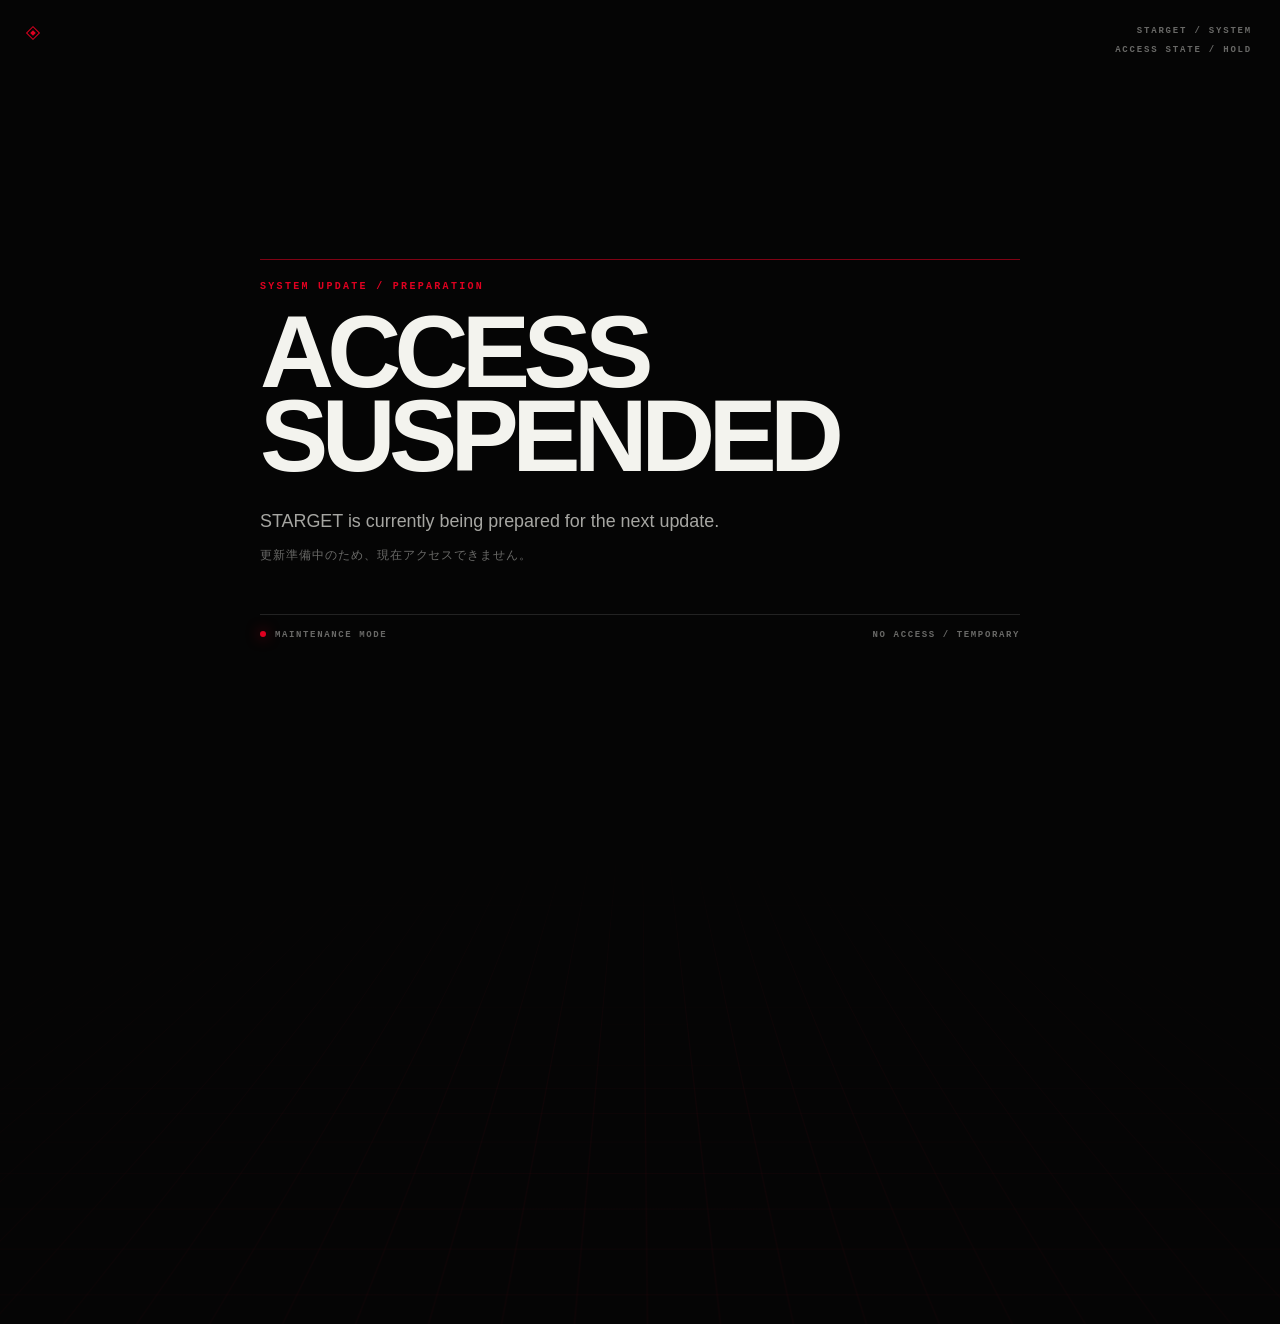
==== commit 1e88335b: "404" ====
--- a/kairo/index.html
+++ b/kairo/index.html
@@ -1,405 +1 @@
-<!doctype html>
-<html lang="en">
-<head>
-  <meta charset="utf-8" />
-  <script src="../session-guard.js?v=36"></script>
-  <meta name="viewport" content="width=device-width, initial-scale=1" />
-  <meta name="theme-color" content="#f5f5f2" />
-  <meta name="description" content="STARGET — Japan, reimagined through CG, design, motion and digital culture." />
-  <title>STARGET — JAPAN, REIMAGINED.</title>
-  <link rel="preload" href="assets/oni-0907.glb" as="fetch" crossorigin="anonymous" />
-  <link rel="stylesheet" href="styles.css?v=31" />
-  <style>html:not(.site-ready) #menu{display:none!important}</style>
-  <link rel="preconnect" href="https://ajax.googleapis.com" crossorigin />
-</head>
-<body>
-  <div class="noise" aria-hidden="true"></div>
-  <div class="cursor-dot" aria-hidden="true"></div>
-
-  <header class="site-header">
-    <a class="brand-mini" href="#top" aria-label="STARGET top">
-      <span class="brand-mark"></span>
-      <span>STARGET</span>
-    </a>
-    <div class="header-center"><span>TOKYO / JAPAN</span> — <span id="tokyoDateTop">0000.00.00</span> / <span id="tokyoTimeTop">00:00:00 JST</span></div>
-    <button class="menu-btn" type="button" aria-expanded="false" aria-controls="menu">MENU +</button>
-  </header>
-
-  <nav id="menu" class="menu-panel" aria-hidden="true">
-    <button class="menu-close" type="button">CLOSE ×</button>
-    <div class="menu-grid">
-      <a href="#identity"><span>01</span> 3D</a>
-      <a href="#films"><span>02</span> FILMS</a>
-      <a href="#process"><span>03</span> PROCESS</a>
-      <a href="#objects"><span>04</span> OBJECTS</a>
-      <a href="#channels"><span>05</span> CHANNELS</a>
-      <a href="#projects"><span>06</span> PROJECTS</a>
-      <a href="#sound"><span>07</span> SOUND</a>
-      <a href="#livevisual"><span>08</span> LIVE VISUAL</a>
-      <a href="#kairo"><span>09</span> KAIRO / IN</a>
-      <a href="contact.html"><span>10</span> CONTACT</a>
-    </div>
-  </nav>
-
-  <main id="top">
-    <section class="hero hero-spacious">
-      <div class="hero-bg" aria-hidden="true"></div>
-      <div class="hero-overlay" aria-hidden="true"></div>
-
-
-      <div class="hero-meta hero-meta-left reveal">
-        <span class="meta-chip"></span>
-        <div>
-          <strong>STARGET</strong><br />
-          <span>DIGITAL CULTURE</span>
-        </div>
-      </div>
-
-      <div class="hero-main reveal">
-        <img src="assets/hero-logo-v5.png" alt="STARGET Lab Work in Progress" class="hero-logo-card" />
-      </div>
-
-      <div class="hero-meta hero-meta-right reveal">
-        <span class="hero-small-red">0605</span>
-        <strong>WORK IN PROGRESS</strong>
-      </div>
-
-      <div class="hero-anchors reveal" aria-hidden="true">
-        <span>:create</span>
-        <span>:play</span>
-        <span>:culture</span>
-      </div>
-
-      <div class="hero-bottom-note reveal">
-        <span>CG / DESIGN / MOTION</span>
-        <span>YOUTUBE / LAB. / PROJECTS</span>
-      </div>
-
-      <div class="hero-tech hero-tech-bottom reveal" aria-hidden="true">
-        <span>AREA / SHIBUYA</span>
-        <span>LAT 35.6595 N</span>
-        <span>LON 139.7005 E</span>
-      </div>
-
-      <a href="#identity" class="scroll-cue reveal">SCROLL ↓</a>
-      <span class="hero-line line-a"></span>
-      <span class="hero-line line-b"></span>
-      <span class="hero-line line-c"></span>
-      <span class="hero-dot dot-a"></span>
-      <span class="hero-dot dot-b"></span>
-    </section>
-
-    <section id="identity" class="identity section-pad dark-section">
-      <div class="section-head light reveal"><span>01</span><h2>3D</h2></div>
-      <div class="section-copy reveal">FEATURED OBJECT / One selected 3D work shown in full interactive view.</div>
-      <div class="model-ui reveal">
-        <div class="model-topbar">
-          <span>FEATURED OBJECT / 001</span>
-          <div class="model-status"><span class="status-dot"></span><span id="modelStatus">PRELOADING</span></div>
-        </div>
-
-        <div class="model-stage">
-          <div class="model-sidepanel panel-left">
-            <div class="panel-block">
-              <span class="panel-label">MODE</span>
-              <strong>INTERACTIVE</strong>
-            </div>
-            <div class="panel-block">
-              <span class="panel-label">INPUT</span>
-              <strong>DRAG / ZOOM</strong>
-            </div>
-            <div class="panel-block">
-              <span class="panel-label">STATUS</span>
-              <strong id="panelStatus">READYING</strong>
-            </div>
-          </div>
-
-          <div class="model-frame-wrap">
-            <span class="stage-line stage-line-h1"></span>
-            <span class="stage-line stage-line-h2"></span>
-            <span class="stage-line stage-line-v1"></span>
-            <span class="stage-line stage-line-v2"></span>
-            <span class="stage-dot stage-dot-a"></span>
-            <span class="stage-dot stage-dot-b"></span>
-
-            <div class="model-frame">
-              <div class="model-loader" id="modelLoader">
-                <img src="assets/model-poster.png" alt="3D loading poster" class="model-loader-poster" />
-                <div class="model-loader-overlay"></div>
-                <div class="model-loader-panel">
-                  <div class="model-loader-label">LOADING MODEL</div>
-                  <div class="model-loader-bar"><span id="modelProgressBar"></span></div>
-                  <div class="model-loader-value" id="modelProgressText">0%</div>
-                  <div class="model-loader-hint" id="modelHint">Optimized for web-hosted preview.</div>
-                  <button type="button" class="model-retry" id="modelRetry" hidden>RETRY 3D</button>
-                </div>
-              </div>
-
-              <model-viewer
-                id="stargetModel"
-                src="assets/oni-0907.glb"
-                poster="assets/model-poster.png"
-                alt="STARGET 3D model"
-                camera-controls
-                touch-action="pan-y"
-                auto-rotate
-                auto-rotate-delay="1400"
-                rotation-per-second="16deg"
-                shadow-intensity="0.9"
-                exposure="1.0"
-                interaction-prompt="none"
-                loading="eager"
-                reveal="auto"
-                crossorigin="anonymous"
-                camera-orbit="45deg 78deg 105%"
-                field-of-view="28deg"
-              >
-                <div slot="poster" class="model-loading">READYING 3D...</div>
-              </model-viewer>
-
-              <div class="model-crosshair">＋</div>
-              <span class="model-label label-a">DRAG</span>
-              <span class="model-label label-b">ROTATE</span>
-              <span class="model-label label-c">ZOOM</span>
-            </div>
-          </div>
-
-          <div class="model-sidepanel panel-right">
-            <div class="panel-block">
-              <span class="panel-label">PROFILE</span>
-              <strong>ONI</strong>
-            </div>
-            <div class="panel-block">
-              <span class="panel-label">CAMERA</span>
-              <strong id="cameraReadout">FRONT</strong>
-            </div>
-            <div class="panel-block">
-              <span class="panel-label">ROTATION</span>
-              <strong id="rotateReadout">AUTO</strong>
-            </div>
-          </div>
-        </div>
-
-        <div class="model-controls">
-          <button type="button" class="model-btn active" data-view="front">FRONT</button>
-          <button type="button" class="model-btn" data-view="left">LEFT</button>
-          <button type="button" class="model-btn" data-view="right">RIGHT</button>
-          <button type="button" class="model-btn" data-view="top">TOP</button>
-          <button type="button" class="model-btn" data-view="reset">RESET</button>
-          <button type="button" class="model-btn active" data-toggle="autorotate">AUTO</button>
-        </div>
-      </div>
-    </section>
-
-    <section id="films" class="films section-pad dark-section">
-      <div class="section-head light reveal"><span>02</span><h2>FILMS</h2></div>
-      <div class="section-toolbar reveal">
-        <div class="section-copy">SELECTED FILMS / Latest four works on the top page.</div>
-        <a class="archive-link archive-link-light" href="films.html">VIEW ALL FILMS ↗</a>
-      </div>
-      <div class="films-list placeholder-films" id="homeFilms">
-        <a class="film-card film-youtube reveal" href="https://youtu.be/jjrYiZsbRvA?si=oiOHwREfPB81gYkx" target="_blank" rel="noopener"><div class="film-media film-media-youtube"><img src="https://i.ytimg.com/vi/jjrYiZsbRvA/maxresdefault.jpg" alt="黒龍杯 - Pokémon UNITE Community Tournament" loading="lazy"><span class="film-play-mark">YOUTUBE / PLAY ↗</span></div><div class="film-info"><span>FILM_YT_001</span><strong>黒龍杯 - Pokémon UNITE Community Tournament</strong><b>OPEN ↗</b></div></a>
-        <article class="film-card film-empty reveal"><div class="film-placeholder"><span>404</span></div><div class="film-info film-info-empty"><span>FILM_001</span><strong>Notitle</strong></div></article>
-        <article class="film-card film-empty reveal"><div class="film-placeholder"><span>404</span></div><div class="film-info film-info-empty"><span>FILM_002</span><strong>Notitle</strong></div></article>
-        <article class="film-card film-empty reveal"><div class="film-placeholder"><span>404</span></div><div class="film-info film-info-empty"><span>FILM_003</span><strong>Notitle</strong></div></article>
-      </div>
-    </section>
-
-    <section id="process" class="process section-pad">
-      <div class="section-head reveal"><span>03</span><h2>PROCESS</h2></div>
-      <div class="process-grid reveal">
-        <article class="process-card"><div class="process-media-empty"></div><span>STEP 01</span><strong>BLENDER</strong></article>
-        <article class="process-card"><div class="process-media-empty"></div><span>STEP 02</span><strong>SHADER</strong></article>
-        <article class="process-card"><div class="process-media-empty"></div><span>STEP 03</span><strong>MOTION</strong></article>
-        <article class="process-card"><div class="process-media-empty"></div><span>STEP 04</span><strong>FINAL</strong></article>
-      </div>
-    </section>
-
-    <section id="objects" class="objects section-pad dark-section">
-      <div class="section-head light reveal"><span>04</span><h2>OBJECTS</h2></div>
-      <div class="section-toolbar reveal">
-        <div class="section-copy">3D OBJECT ARCHIVE / Latest four objects on the top page.</div>
-        <a class="archive-link archive-link-light" href="objects.html">VIEW ALL OBJECTS ↗</a>
-      </div>
-      <div class="object-placeholder-grid reveal" id="homeObjects">
-        <article class="object-placeholder-card"><div class="object-placeholder"><span>404</span></div><div class="object-placeholder-meta"><span>OBJ_001</span><strong>Notitle</strong></div></article>
-        <article class="object-placeholder-card"><div class="object-placeholder"><span>404</span></div><div class="object-placeholder-meta"><span>OBJ_002</span><strong>Notitle</strong></div></article>
-        <article class="object-placeholder-card"><div class="object-placeholder"><span>404</span></div><div class="object-placeholder-meta"><span>OBJ_003</span><strong>Notitle</strong></div></article>
-        <article class="object-placeholder-card"><div class="object-placeholder"><span>404</span></div><div class="object-placeholder-meta"><span>OBJ_004</span><strong>Notitle</strong></div></article>
-      </div>
-    </section>
-
-<section id="channels" class="channels reference-split">
-      <a class="split-panel split-dark reveal" id="channelStarget" href="https://www.youtube.com/@starget_motoharu" target="_blank" rel="noopener">
-        <div class="split-inner">
-          <img class="split-logo split-main" src="assets/starget-main-logo.png" alt="STARGET" />
-          <div class="split-meta-id">05-A</div>
-          <h2>STARGET</h2>
-          <p>PLAY / STREAM / COMMUNITY</p>
-          <span class="split-link">YOUTUBE ↗</span>
-        </div>
-      </a>
-      <a class="split-panel split-light reveal" id="channelLab" href="https://www.youtube.com/@stargetlab" target="_blank" rel="noopener">
-        <div class="split-inner">
-          <img class="split-logo split-lab" src="assets/starget-lab-logo-trim.png" alt="STARGET Lab" />
-          <div class="split-meta-id">05-B</div>
-          <h2>STARGET LAB.</h2>
-          <p>CREATE / CG / MOTION / EXPERIMENT</p>
-          <span class="split-link dark">YOUTUBE ↗</span>
-        </div>
-      </a>
-    </section>
-
-    <section id="projects" class="projects section-pad">
-      <div class="section-head reveal"><span>06</span><h2>PROJECTS</h2></div>
-      <div class="section-toolbar reveal">
-        <div class="section-copy projects-copy">SELECTED PROJECTS / Up to three projects are shown here.</div>
-        <a class="archive-link" href="projects.html">VIEW ALL PROJECTS ↗</a>
-      </div>
-      <div class="project-index" id="projectCardGrid">
-        <a class="project-index-row reveal" data-project-id="PROJECT_001" href="https://starget-motoharu.github.io/Kokuryu-hai/" target="_blank" rel="noopener">
-          <span>PROJECT_001</span><strong>黒龍杯</strong><em>EVENT / WEB / BROADCAST</em><i>OPEN ↗</i>
-        </a>
-      </div>
-    </section>
-
-    <section id="sound" class="sound section-pad dark-section">
-      <div class="section-head light reveal"><span>07</span><h2>SOUND</h2></div>
-      <div class="track-list" id="soundTrackList">
-        <button class="track reveal active" data-track="01" data-src="assets/OWARIN1.mp3" data-title="OWARIN1"><span>01</span><strong>OWARIN1</strong><i>SELECTED</i></button>
-        <button class="track reveal" data-track="02" data-src="assets/OWARIN2.mp3" data-title="OWARIN2"><span>02</span><strong>OWARIN2</strong><i>PLAY →</i></button>
-        <button class="track reveal" data-track="03" data-src="assets/TOMOKORE.mp3" data-title="TOMOKORE"><span>03</span><strong>TOMOKORE</strong><i>PLAY →</i></button>
-        <button class="track reveal" data-track="04" data-src="assets/タイキレーツ＿待機画面＿BGM.mp3" data-title="TAIKIRE-TU"><span>04</span><strong>TAIKIRE-TU</strong><i>PLAY →</i></button>
-      </div>
-      <div class="audio-player reveal" id="audioPlayer">
-        <audio id="soundAudio" preload="metadata" src="assets/OWARIN1.mp3"></audio>
-        <div class="player-header">
-          <span class="pulse" id="audioPulse"></span>
-          <div><span class="player-label">NOW SELECTED</span><strong id="audioTitle">OWARIN1</strong></div>
-          <span class="player-state" id="audioState">READY</span>
-        </div>
-        <div class="player-controls">
-          <button type="button" class="play-toggle" id="playToggle" aria-label="Play OWARIN1">PLAY</button>
-          <div class="timeline-wrap">
-            <input id="seekBar" class="seek-bar" type="range" min="0" max="100" value="0" step="0.01" aria-label="Seek audio" />
-            <div class="time-row"><span id="currentTime">00:00</span><span id="durationTime">00:00</span></div>
-          </div>
-        </div>
-        <div class="transport-panel" aria-label="Playlist controls">
-          <div class="transport-actions">
-            <button type="button" class="transport-btn" id="restartTrack" aria-label="Restart current track"><span>↤</span><small>RESTART</small></button>
-            <button type="button" class="transport-btn" id="nextTrack" aria-label="Skip to next track"><span>↦</span><small>NEXT</small></button>
-            <button type="button" class="transport-btn mode-btn" id="repeatToggle" aria-pressed="false" aria-label="Change repeat mode"><span>↻</span><small>REPEAT</small></button>
-            <button type="button" class="transport-btn mode-btn" id="shuffleToggle" aria-pressed="false" aria-label="Shuffle playlist"><span>⇄</span><small>SHUFFLE</small></button>
-          </div>
-          <div class="transport-mode"><span>PLAY MODE</span><strong id="playerModeStatus">SEQUENTIAL</strong></div>
-        </div>
-      </div>
-    </section>
-
-    <section id="livevisual" class="livevisual section-pad">
-      <div class="section-head reveal"><span>08</span><h2>LIVE VISUAL</h2></div>
-      <div class="section-copy reveal">CURRENT STATUS / Two channels, one shared activity feed.</div>
-      <div class="live-dashboard reveal">
-        <div class="live-subscribers">
-          <article class="live-card live-subscriber-card">
-            <span>SUBSCRIBERS / 01</span>
-            <strong>STARGET</strong>
-            <b id="statusSubscribersStarget">000,275</b>
-          </article>
-          <article class="live-card live-subscriber-card">
-            <span>SUBSCRIBERS / 02</span>
-            <strong>STARGET LAB.</strong>
-            <b id="statusSubscribersLab">NO DATA</b>
-          </article>
-        </div>
-        <div class="live-activity">
-          <article class="live-card live-activity-card">
-            <span>NEXT LIVE / BOTH CHANNELS</span>
-            <strong id="statusNextLiveTitle">NO UPCOMING LIVE</strong>
-            <b id="statusNextLiveMeta">SCHEDULE TBD</b>
-          </article>
-          <article class="live-card live-activity-card">
-            <span>LATEST VIDEO / BOTH CHANNELS</span>
-            <strong id="statusLatestVideoTitle">NO DATA</strong>
-            <b id="statusLatestVideoMeta">—</b>
-          </article>
-        </div>
-        <article class="live-current-strip">
-          <span>CURRENT PROJECT</span>
-          <strong id="statusCurrentProjectTitle">STARGET WEBSITE</strong>
-          <b id="statusCurrentProjectState">IN DEVELOPMENT</b>
-        </article>
-      </div>
-    </section>
-
-    <section id="kairo" class="kairo-gate-section dark-section">
-      <div class="kairo-gate-shell reveal">
-        <div class="kairo-gate-grid" aria-hidden="true"></div>
-        <div class="kairo-gate-head">
-          <span>09 / SOUND PASSAGE</span>
-          <span class="kairo-lock-state kairo-open-state"><i></i> OPEN</span>
-        </div>
-        <div class="kairo-gate-main">
-          <div class="kairo-title-block">
-            <span class="kairo-micro">INTERACTIVE / 15 SEC LOOP</span>
-            <h2>KAIRO</h2>
-            <p>An open passage to an experimental sound instrument. No additional access key is required.</p>
-          </div>
-          <div class="kairo-in-panel">
-            <span class="kairo-in-label">ENTER SOUND SPACE</span>
-            <a class="kairo-in-button" href="in.html" aria-label="Enter KAIRO sound space">IN <span>↗</span></a>
-            <div class="kairo-in-meta">
-              <span>NO KEY REQUIRED</span>
-              <span>GATE / KR-01</span>
-            </div>
-          </div>
-        </div>
-      </div>
-    </section>
-
-    <section id="contact" class="contact-hero dark-final reveal">
-      <div class="contact-wrap contact-wrap-expanded">
-        <div class="contact-intro">
-          <span class="contact-mini">10 / CONTACT / TOKYO / JAPAN</span>
-          <span class="contact-availability"><i></i> AVAILABLE FOR SELECTED PROJECTS</span>
-          <h2>CREATE<br>SOMETHING<br><span>NEW.</span></h2>
-          <p class="contact-lead">CG, motion and digital visual production from Tokyo. Open to commissions, collaborations and visual direction for projects in Japan and worldwide.</p>
-        </div>
-
-        <div class="contact-detail-grid">
-          <div class="contact-detail">
-            <span>CAPABILITIES</span>
-            <strong>3D / CG</strong>
-            <strong>MOTION DESIGN</strong>
-            <strong>OPENING / TITLE FILMS</strong>
-            <strong>VISUAL DIRECTION</strong>
-            <strong>DIGITAL / WEB VISUALS</strong>
-          </div>
-          <div class="contact-detail">
-            <span>PROJECTS</span>
-            <strong>BRAND / CREATIVE</strong>
-            <strong>YOUTUBE / MEDIA</strong>
-            <strong>EVENT / COMMUNITY</strong>
-            <strong>CULTURE / EXPERIMENT</strong>
-          </div>
-          <a class="contact-detail contact-inquiry contact-gateway" href="contact.html" aria-label="Open STARGET project inquiry form">
-            <span>PROJECT INQUIRY</span>
-            <p>Tell us what you want to create. A dedicated inquiry form is available on the next page.</p>
-            <span class="contact-link">OPEN INQUIRY FORM ↗</span>
-            <span class="contact-gateway-code" aria-hidden="true">FORM / 10-A</span>
-          </a>
-        </div>
-      </div>
-    </section>
-  </main>
-
-  <footer>
-    <div>STARGET / TOKYO</div>
-    <div>YOUTUBE / LAB. / X / KOKURYU CUP</div>
-    <div>© 20XX STARGET <span class="footer-dot"></span></div>
-  </footer>
-
-  <script src="script.js?v=31"></script>
-</body>
-</html>
+<!doctype html><html><head><meta charset="utf-8"><meta name="robots" content="noindex,nofollow"><meta http-equiv="refresh" content="0;url=../index.html"><script>location.replace('../index.html')</script><title>STARGET — SYSTEM UPDATE</title></head><body></body></html>
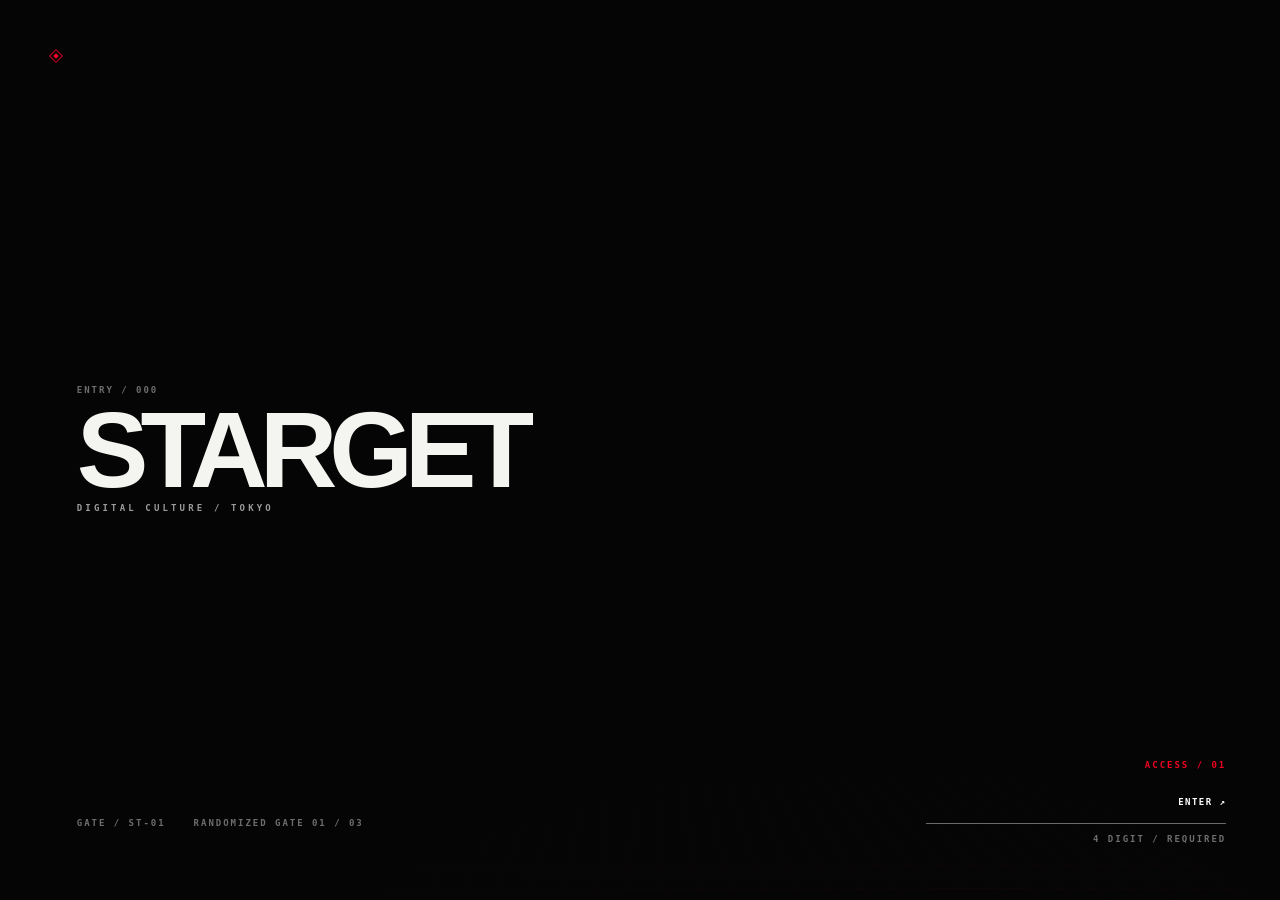
==== commit 4e8de0bf: "Restore STARGET official site before 3D gallery update" ====
--- a/kairo/index.html
+++ b/kairo/index.html
@@ -1 +1,405 @@
-<!doctype html><html><head><meta charset="utf-8"><meta name="robots" content="noindex,nofollow"><meta http-equiv="refresh" content="0;url=../index.html"><script>location.replace('../index.html')</script><title>STARGET — SYSTEM UPDATE</title></head><body></body></html>
+<!doctype html>
+<html lang="en">
+<head>
+  <meta charset="utf-8" />
+  <script src="../session-guard.js?v=36"></script>
+  <meta name="viewport" content="width=device-width, initial-scale=1" />
+  <meta name="theme-color" content="#f5f5f2" />
+  <meta name="description" content="STARGET — Japan, reimagined through CG, design, motion and digital culture." />
+  <title>STARGET — JAPAN, REIMAGINED.</title>
+  <link rel="preload" href="assets/oni-0907.glb" as="fetch" crossorigin="anonymous" />
+  <link rel="stylesheet" href="styles.css?v=31" />
+  <style>html:not(.site-ready) #menu{display:none!important}</style>
+  <link rel="preconnect" href="https://ajax.googleapis.com" crossorigin />
+</head>
+<body>
+  <div class="noise" aria-hidden="true"></div>
+  <div class="cursor-dot" aria-hidden="true"></div>
+
+  <header class="site-header">
+    <a class="brand-mini" href="#top" aria-label="STARGET top">
+      <span class="brand-mark"></span>
+      <span>STARGET</span>
+    </a>
+    <div class="header-center"><span>TOKYO / JAPAN</span> — <span id="tokyoDateTop">0000.00.00</span> / <span id="tokyoTimeTop">00:00:00 JST</span></div>
+    <button class="menu-btn" type="button" aria-expanded="false" aria-controls="menu">MENU +</button>
+  </header>
+
+  <nav id="menu" class="menu-panel" aria-hidden="true">
+    <button class="menu-close" type="button">CLOSE ×</button>
+    <div class="menu-grid">
+      <a href="#identity"><span>01</span> 3D</a>
+      <a href="#films"><span>02</span> FILMS</a>
+      <a href="#process"><span>03</span> PROCESS</a>
+      <a href="#objects"><span>04</span> OBJECTS</a>
+      <a href="#channels"><span>05</span> CHANNELS</a>
+      <a href="#projects"><span>06</span> PROJECTS</a>
+      <a href="#sound"><span>07</span> SOUND</a>
+      <a href="#livevisual"><span>08</span> LIVE VISUAL</a>
+      <a href="#kairo"><span>09</span> KAIRO / IN</a>
+      <a href="contact.html"><span>10</span> CONTACT</a>
+    </div>
+  </nav>
+
+  <main id="top">
+    <section class="hero hero-spacious">
+      <div class="hero-bg" aria-hidden="true"></div>
+      <div class="hero-overlay" aria-hidden="true"></div>
+
+
+      <div class="hero-meta hero-meta-left reveal">
+        <span class="meta-chip"></span>
+        <div>
+          <strong>STARGET</strong><br />
+          <span>DIGITAL CULTURE</span>
+        </div>
+      </div>
+
+      <div class="hero-main reveal">
+        <img src="assets/hero-logo-v5.png" alt="STARGET Lab Work in Progress" class="hero-logo-card" />
+      </div>
+
+      <div class="hero-meta hero-meta-right reveal">
+        <span class="hero-small-red">0605</span>
+        <strong>WORK IN PROGRESS</strong>
+      </div>
+
+      <div class="hero-anchors reveal" aria-hidden="true">
+        <span>:create</span>
+        <span>:play</span>
+        <span>:culture</span>
+      </div>
+
+      <div class="hero-bottom-note reveal">
+        <span>CG / DESIGN / MOTION</span>
+        <span>YOUTUBE / LAB. / PROJECTS</span>
+      </div>
+
+      <div class="hero-tech hero-tech-bottom reveal" aria-hidden="true">
+        <span>AREA / SHIBUYA</span>
+        <span>LAT 35.6595 N</span>
+        <span>LON 139.7005 E</span>
+      </div>
+
+      <a href="#identity" class="scroll-cue reveal">SCROLL ↓</a>
+      <span class="hero-line line-a"></span>
+      <span class="hero-line line-b"></span>
+      <span class="hero-line line-c"></span>
+      <span class="hero-dot dot-a"></span>
+      <span class="hero-dot dot-b"></span>
+    </section>
+
+    <section id="identity" class="identity section-pad dark-section">
+      <div class="section-head light reveal"><span>01</span><h2>3D</h2></div>
+      <div class="section-copy reveal">FEATURED OBJECT / One selected 3D work shown in full interactive view.</div>
+      <div class="model-ui reveal">
+        <div class="model-topbar">
+          <span>FEATURED OBJECT / 001</span>
+          <div class="model-status"><span class="status-dot"></span><span id="modelStatus">PRELOADING</span></div>
+        </div>
+
+        <div class="model-stage">
+          <div class="model-sidepanel panel-left">
+            <div class="panel-block">
+              <span class="panel-label">MODE</span>
+              <strong>INTERACTIVE</strong>
+            </div>
+            <div class="panel-block">
+              <span class="panel-label">INPUT</span>
+              <strong>DRAG / ZOOM</strong>
+            </div>
+            <div class="panel-block">
+              <span class="panel-label">STATUS</span>
+              <strong id="panelStatus">READYING</strong>
+            </div>
+          </div>
+
+          <div class="model-frame-wrap">
+            <span class="stage-line stage-line-h1"></span>
+            <span class="stage-line stage-line-h2"></span>
+            <span class="stage-line stage-line-v1"></span>
+            <span class="stage-line stage-line-v2"></span>
+            <span class="stage-dot stage-dot-a"></span>
+            <span class="stage-dot stage-dot-b"></span>
+
+            <div class="model-frame">
+              <div class="model-loader" id="modelLoader">
+                <img src="assets/model-poster.png" alt="3D loading poster" class="model-loader-poster" />
+                <div class="model-loader-overlay"></div>
+                <div class="model-loader-panel">
+                  <div class="model-loader-label">LOADING MODEL</div>
+                  <div class="model-loader-bar"><span id="modelProgressBar"></span></div>
+                  <div class="model-loader-value" id="modelProgressText">0%</div>
+                  <div class="model-loader-hint" id="modelHint">Optimized for web-hosted preview.</div>
+                  <button type="button" class="model-retry" id="modelRetry" hidden>RETRY 3D</button>
+                </div>
+              </div>
+
+              <model-viewer
+                id="stargetModel"
+                src="assets/oni-0907.glb"
+                poster="assets/model-poster.png"
+                alt="STARGET 3D model"
+                camera-controls
+                touch-action="pan-y"
+                auto-rotate
+                auto-rotate-delay="1400"
+                rotation-per-second="16deg"
+                shadow-intensity="0.9"
+                exposure="1.0"
+                interaction-prompt="none"
+                loading="eager"
+                reveal="auto"
+                crossorigin="anonymous"
+                camera-orbit="45deg 78deg 105%"
+                field-of-view="28deg"
+              >
+                <div slot="poster" class="model-loading">READYING 3D...</div>
+              </model-viewer>
+
+              <div class="model-crosshair">＋</div>
+              <span class="model-label label-a">DRAG</span>
+              <span class="model-label label-b">ROTATE</span>
+              <span class="model-label label-c">ZOOM</span>
+            </div>
+          </div>
+
+          <div class="model-sidepanel panel-right">
+            <div class="panel-block">
+              <span class="panel-label">PROFILE</span>
+              <strong>ONI</strong>
+            </div>
+            <div class="panel-block">
+              <span class="panel-label">CAMERA</span>
+              <strong id="cameraReadout">FRONT</strong>
+            </div>
+            <div class="panel-block">
+              <span class="panel-label">ROTATION</span>
+              <strong id="rotateReadout">AUTO</strong>
+            </div>
+          </div>
+        </div>
+
+        <div class="model-controls">
+          <button type="button" class="model-btn active" data-view="front">FRONT</button>
+          <button type="button" class="model-btn" data-view="left">LEFT</button>
+          <button type="button" class="model-btn" data-view="right">RIGHT</button>
+          <button type="button" class="model-btn" data-view="top">TOP</button>
+          <button type="button" class="model-btn" data-view="reset">RESET</button>
+          <button type="button" class="model-btn active" data-toggle="autorotate">AUTO</button>
+        </div>
+      </div>
+    </section>
+
+    <section id="films" class="films section-pad dark-section">
+      <div class="section-head light reveal"><span>02</span><h2>FILMS</h2></div>
+      <div class="section-toolbar reveal">
+        <div class="section-copy">SELECTED FILMS / Latest four works on the top page.</div>
+        <a class="archive-link archive-link-light" href="films.html">VIEW ALL FILMS ↗</a>
+      </div>
+      <div class="films-list placeholder-films" id="homeFilms">
+        <a class="film-card film-youtube reveal" href="https://youtu.be/jjrYiZsbRvA?si=oiOHwREfPB81gYkx" target="_blank" rel="noopener"><div class="film-media film-media-youtube"><img src="https://i.ytimg.com/vi/jjrYiZsbRvA/maxresdefault.jpg" alt="黒龍杯 - Pokémon UNITE Community Tournament" loading="lazy"><span class="film-play-mark">YOUTUBE / PLAY ↗</span></div><div class="film-info"><span>FILM_YT_001</span><strong>黒龍杯 - Pokémon UNITE Community Tournament</strong><b>OPEN ↗</b></div></a>
+        <article class="film-card film-empty reveal"><div class="film-placeholder"><span>404</span></div><div class="film-info film-info-empty"><span>FILM_001</span><strong>Notitle</strong></div></article>
+        <article class="film-card film-empty reveal"><div class="film-placeholder"><span>404</span></div><div class="film-info film-info-empty"><span>FILM_002</span><strong>Notitle</strong></div></article>
+        <article class="film-card film-empty reveal"><div class="film-placeholder"><span>404</span></div><div class="film-info film-info-empty"><span>FILM_003</span><strong>Notitle</strong></div></article>
+      </div>
+    </section>
+
+    <section id="process" class="process section-pad">
+      <div class="section-head reveal"><span>03</span><h2>PROCESS</h2></div>
+      <div class="process-grid reveal">
+        <article class="process-card"><div class="process-media-empty"></div><span>STEP 01</span><strong>BLENDER</strong></article>
+        <article class="process-card"><div class="process-media-empty"></div><span>STEP 02</span><strong>SHADER</strong></article>
+        <article class="process-card"><div class="process-media-empty"></div><span>STEP 03</span><strong>MOTION</strong></article>
+        <article class="process-card"><div class="process-media-empty"></div><span>STEP 04</span><strong>FINAL</strong></article>
+      </div>
+    </section>
+
+    <section id="objects" class="objects section-pad dark-section">
+      <div class="section-head light reveal"><span>04</span><h2>OBJECTS</h2></div>
+      <div class="section-toolbar reveal">
+        <div class="section-copy">3D OBJECT ARCHIVE / Latest four objects on the top page.</div>
+        <a class="archive-link archive-link-light" href="objects.html">VIEW ALL OBJECTS ↗</a>
+      </div>
+      <div class="object-placeholder-grid reveal" id="homeObjects">
+        <article class="object-placeholder-card"><div class="object-placeholder"><span>404</span></div><div class="object-placeholder-meta"><span>OBJ_001</span><strong>Notitle</strong></div></article>
+        <article class="object-placeholder-card"><div class="object-placeholder"><span>404</span></div><div class="object-placeholder-meta"><span>OBJ_002</span><strong>Notitle</strong></div></article>
+        <article class="object-placeholder-card"><div class="object-placeholder"><span>404</span></div><div class="object-placeholder-meta"><span>OBJ_003</span><strong>Notitle</strong></div></article>
+        <article class="object-placeholder-card"><div class="object-placeholder"><span>404</span></div><div class="object-placeholder-meta"><span>OBJ_004</span><strong>Notitle</strong></div></article>
+      </div>
+    </section>
+
+<section id="channels" class="channels reference-split">
+      <a class="split-panel split-dark reveal" id="channelStarget" href="https://www.youtube.com/@starget_motoharu" target="_blank" rel="noopener">
+        <div class="split-inner">
+          <img class="split-logo split-main" src="assets/starget-main-logo.png" alt="STARGET" />
+          <div class="split-meta-id">05-A</div>
+          <h2>STARGET</h2>
+          <p>PLAY / STREAM / COMMUNITY</p>
+          <span class="split-link">YOUTUBE ↗</span>
+        </div>
+      </a>
+      <a class="split-panel split-light reveal" id="channelLab" href="https://www.youtube.com/@stargetlab" target="_blank" rel="noopener">
+        <div class="split-inner">
+          <img class="split-logo split-lab" src="assets/starget-lab-logo-trim.png" alt="STARGET Lab" />
+          <div class="split-meta-id">05-B</div>
+          <h2>STARGET LAB.</h2>
+          <p>CREATE / CG / MOTION / EXPERIMENT</p>
+          <span class="split-link dark">YOUTUBE ↗</span>
+        </div>
+      </a>
+    </section>
+
+    <section id="projects" class="projects section-pad">
+      <div class="section-head reveal"><span>06</span><h2>PROJECTS</h2></div>
+      <div class="section-toolbar reveal">
+        <div class="section-copy projects-copy">SELECTED PROJECTS / Up to three projects are shown here.</div>
+        <a class="archive-link" href="projects.html">VIEW ALL PROJECTS ↗</a>
+      </div>
+      <div class="project-index" id="projectCardGrid">
+        <a class="project-index-row reveal" data-project-id="PROJECT_001" href="https://starget-motoharu.github.io/Kokuryu-hai/" target="_blank" rel="noopener">
+          <span>PROJECT_001</span><strong>黒龍杯</strong><em>EVENT / WEB / BROADCAST</em><i>OPEN ↗</i>
+        </a>
+      </div>
+    </section>
+
+    <section id="sound" class="sound section-pad dark-section">
+      <div class="section-head light reveal"><span>07</span><h2>SOUND</h2></div>
+      <div class="track-list" id="soundTrackList">
+        <button class="track reveal active" data-track="01" data-src="assets/OWARIN1.mp3" data-title="OWARIN1"><span>01</span><strong>OWARIN1</strong><i>SELECTED</i></button>
+        <button class="track reveal" data-track="02" data-src="assets/OWARIN2.mp3" data-title="OWARIN2"><span>02</span><strong>OWARIN2</strong><i>PLAY →</i></button>
+        <button class="track reveal" data-track="03" data-src="assets/TOMOKORE.mp3" data-title="TOMOKORE"><span>03</span><strong>TOMOKORE</strong><i>PLAY →</i></button>
+        <button class="track reveal" data-track="04" data-src="assets/タイキレーツ＿待機画面＿BGM.mp3" data-title="TAIKIRE-TU"><span>04</span><strong>TAIKIRE-TU</strong><i>PLAY →</i></button>
+      </div>
+      <div class="audio-player reveal" id="audioPlayer">
+        <audio id="soundAudio" preload="metadata" src="assets/OWARIN1.mp3"></audio>
+        <div class="player-header">
+          <span class="pulse" id="audioPulse"></span>
+          <div><span class="player-label">NOW SELECTED</span><strong id="audioTitle">OWARIN1</strong></div>
+          <span class="player-state" id="audioState">READY</span>
+        </div>
+        <div class="player-controls">
+          <button type="button" class="play-toggle" id="playToggle" aria-label="Play OWARIN1">PLAY</button>
+          <div class="timeline-wrap">
+            <input id="seekBar" class="seek-bar" type="range" min="0" max="100" value="0" step="0.01" aria-label="Seek audio" />
+            <div class="time-row"><span id="currentTime">00:00</span><span id="durationTime">00:00</span></div>
+          </div>
+        </div>
+        <div class="transport-panel" aria-label="Playlist controls">
+          <div class="transport-actions">
+            <button type="button" class="transport-btn" id="restartTrack" aria-label="Restart current track"><span>↤</span><small>RESTART</small></button>
+            <button type="button" class="transport-btn" id="nextTrack" aria-label="Skip to next track"><span>↦</span><small>NEXT</small></button>
+            <button type="button" class="transport-btn mode-btn" id="repeatToggle" aria-pressed="false" aria-label="Change repeat mode"><span>↻</span><small>REPEAT</small></button>
+            <button type="button" class="transport-btn mode-btn" id="shuffleToggle" aria-pressed="false" aria-label="Shuffle playlist"><span>⇄</span><small>SHUFFLE</small></button>
+          </div>
+          <div class="transport-mode"><span>PLAY MODE</span><strong id="playerModeStatus">SEQUENTIAL</strong></div>
+        </div>
+      </div>
+    </section>
+
+    <section id="livevisual" class="livevisual section-pad">
+      <div class="section-head reveal"><span>08</span><h2>LIVE VISUAL</h2></div>
+      <div class="section-copy reveal">CURRENT STATUS / Two channels, one shared activity feed.</div>
+      <div class="live-dashboard reveal">
+        <div class="live-subscribers">
+          <article class="live-card live-subscriber-card">
+            <span>SUBSCRIBERS / 01</span>
+            <strong>STARGET</strong>
+            <b id="statusSubscribersStarget">000,275</b>
+          </article>
+          <article class="live-card live-subscriber-card">
+            <span>SUBSCRIBERS / 02</span>
+            <strong>STARGET LAB.</strong>
+            <b id="statusSubscribersLab">NO DATA</b>
+          </article>
+        </div>
+        <div class="live-activity">
+          <article class="live-card live-activity-card">
+            <span>NEXT LIVE / BOTH CHANNELS</span>
+            <strong id="statusNextLiveTitle">NO UPCOMING LIVE</strong>
+            <b id="statusNextLiveMeta">SCHEDULE TBD</b>
+          </article>
+          <article class="live-card live-activity-card">
+            <span>LATEST VIDEO / BOTH CHANNELS</span>
+            <strong id="statusLatestVideoTitle">NO DATA</strong>
+            <b id="statusLatestVideoMeta">—</b>
+          </article>
+        </div>
+        <article class="live-current-strip">
+          <span>CURRENT PROJECT</span>
+          <strong id="statusCurrentProjectTitle">STARGET WEBSITE</strong>
+          <b id="statusCurrentProjectState">IN DEVELOPMENT</b>
+        </article>
+      </div>
+    </section>
+
+    <section id="kairo" class="kairo-gate-section dark-section">
+      <div class="kairo-gate-shell reveal">
+        <div class="kairo-gate-grid" aria-hidden="true"></div>
+        <div class="kairo-gate-head">
+          <span>09 / SOUND PASSAGE</span>
+          <span class="kairo-lock-state kairo-open-state"><i></i> OPEN</span>
+        </div>
+        <div class="kairo-gate-main">
+          <div class="kairo-title-block">
+            <span class="kairo-micro">INTERACTIVE / 15 SEC LOOP</span>
+            <h2>KAIRO</h2>
+            <p>An open passage to an experimental sound instrument. No additional access key is required.</p>
+          </div>
+          <div class="kairo-in-panel">
+            <span class="kairo-in-label">ENTER SOUND SPACE</span>
+            <a class="kairo-in-button" href="in.html" aria-label="Enter KAIRO sound space">IN <span>↗</span></a>
+            <div class="kairo-in-meta">
+              <span>NO KEY REQUIRED</span>
+              <span>GATE / KR-01</span>
+            </div>
+          </div>
+        </div>
+      </div>
+    </section>
+
+    <section id="contact" class="contact-hero dark-final reveal">
+      <div class="contact-wrap contact-wrap-expanded">
+        <div class="contact-intro">
+          <span class="contact-mini">10 / CONTACT / TOKYO / JAPAN</span>
+          <span class="contact-availability"><i></i> AVAILABLE FOR SELECTED PROJECTS</span>
+          <h2>CREATE<br>SOMETHING<br><span>NEW.</span></h2>
+          <p class="contact-lead">CG, motion and digital visual production from Tokyo. Open to commissions, collaborations and visual direction for projects in Japan and worldwide.</p>
+        </div>
+
+        <div class="contact-detail-grid">
+          <div class="contact-detail">
+            <span>CAPABILITIES</span>
+            <strong>3D / CG</strong>
+            <strong>MOTION DESIGN</strong>
+            <strong>OPENING / TITLE FILMS</strong>
+            <strong>VISUAL DIRECTION</strong>
+            <strong>DIGITAL / WEB VISUALS</strong>
+          </div>
+          <div class="contact-detail">
+            <span>PROJECTS</span>
+            <strong>BRAND / CREATIVE</strong>
+            <strong>YOUTUBE / MEDIA</strong>
+            <strong>EVENT / COMMUNITY</strong>
+            <strong>CULTURE / EXPERIMENT</strong>
+          </div>
+          <a class="contact-detail contact-inquiry contact-gateway" href="contact.html" aria-label="Open STARGET project inquiry form">
+            <span>PROJECT INQUIRY</span>
+            <p>Tell us what you want to create. A dedicated inquiry form is available on the next page.</p>
+            <span class="contact-link">OPEN INQUIRY FORM ↗</span>
+            <span class="contact-gateway-code" aria-hidden="true">FORM / 10-A</span>
+          </a>
+        </div>
+      </div>
+    </section>
+  </main>
+
+  <footer>
+    <div>STARGET / TOKYO</div>
+    <div>YOUTUBE / LAB. / X / KOKURYU CUP</div>
+    <div>© 20XX STARGET <span class="footer-dot"></span></div>
+  </footer>
+
+  <script src="script.js?v=31"></script>
+</body>
+</html>
--- a/kairo/styles.css
+++ b/kairo/styles.css
@@ -0,0 +1,1015 @@
+:root{--bg:#f5f5f2;--ink:#080808;--red:#e60012;--line:rgba(8,8,8,.14);--pad:clamp(28px,5vw,84px)}
+*{box-sizing:border-box}html{scroll-behavior:smooth}body{margin:0;background:var(--bg);color:var(--ink);font-family:Arial,"Helvetica Neue",Helvetica,sans-serif;overflow-x:hidden}a{color:inherit;text-decoration:none}button{font:inherit}img{display:block;max-width:100%}
+.noise{position:fixed;inset:0;z-index:999;pointer-events:none;opacity:.035;background-image:url("data:image/svg+xml,%3Csvg viewBox='0 0 180 180' xmlns='http://www.w3.org/2000/svg'%3E%3Cfilter id='n'%3E%3CfeTurbulence type='fractalNoise' baseFrequency='.82' numOctaves='2' stitchTiles='stitch'/%3E%3C/filter%3E%3Crect width='100%25' height='100%25' filter='url(%23n)' opacity='.45'/%3E%3C/svg%3E")}
+.cursor-dot{position:fixed;width:8px;height:8px;border-radius:50%;background:var(--red);z-index:1000;pointer-events:none;transform:translate(-50%,-50%);mix-blend-mode:multiply;transition:width .2s,height .2s}
+.site-header{position:fixed;top:0;left:0;width:100%;height:72px;z-index:100;display:grid;grid-template-columns:1fr auto 1fr;align-items:center;padding:0 var(--pad);font-size:9px;letter-spacing:.18em;text-transform:uppercase;mix-blend-mode:difference;color:#fff}.brand-mini{justify-self:start;display:flex;align-items:center;gap:10px;font-weight:800}.header-center{justify-self:center;white-space:nowrap;display:flex;align-items:center;gap:8px;font-variant-numeric:tabular-nums}.brand-mark{width:11px;height:11px;background:var(--red);display:block}.menu-btn{justify-self:end;border:0;background:transparent;color:inherit;cursor:pointer;letter-spacing:.18em;font-size:9px}
+.menu-panel{position:fixed;inset:0;background:#050505;color:white;z-index:300;transform:translateY(-101%);transition:transform .65s cubic-bezier(.77,0,.175,1);padding:var(--pad);display:flex;align-items:center}.menu-panel.open{transform:translateY(0)}.menu-close{position:absolute;right:var(--pad);top:34px;background:none;border:0;color:white;letter-spacing:.16em;font-size:9px;cursor:pointer}.menu-grid{display:flex;flex-direction:column;gap:14px}.menu-grid a{font-size:clamp(36px,6vw,96px);font-weight:800;letter-spacing:-.055em;line-height:.92}.menu-grid a span{font-size:9px;color:var(--red);letter-spacing:.15em;margin-right:18px;vertical-align:middle}
+.hero{min-height:100svh;position:relative;overflow:hidden;background:#f7f7f5;display:grid;place-items:center}.hero-spacious{padding:12svh 0}.hero-bg{position:absolute;inset:0;background-image:url('assets/hero-top-background-v4.png');background-repeat:no-repeat;background-position:center 39%;background-size:cover;opacity:.985;transform:translateY(-8%) scale(1.17);transform-origin:center center;filter:contrast(1.03)}.hero-overlay{position:absolute;inset:0;background:linear-gradient(90deg,rgba(245,245,242,.76),rgba(245,245,242,.30) 34%,rgba(245,245,242,.09) 64%,rgba(245,245,242,.32));pointer-events:none}.hero-main{position:relative;z-index:3;width:min(45vw,840px);display:flex;justify-content:center;align-items:center}.hero-logo-card{width:100%;filter:drop-shadow(0 34px 72px rgba(0,0,0,.22))}.hero-meta{position:absolute;z-index:4;display:flex;align-items:flex-start;gap:12px;font-size:10px;letter-spacing:.12em;text-transform:uppercase}.hero-meta strong{font-size:11px;letter-spacing:.1em}.hero-meta span{font-size:10px;opacity:.85}.hero-meta-left{left:var(--pad);top:128px}.hero-meta-right{right:var(--pad);top:168px;display:flex;flex-direction:column;gap:8px;align-items:flex-start;text-align:left}.hero-small-red{color:var(--red);font-size:11px;font-weight:800;letter-spacing:.18em}.meta-chip{width:18px;height:18px;background:var(--red);display:inline-block;flex:none;margin-top:2px}.hero-anchors{position:absolute;right:10vw;bottom:24vh;z-index:4;display:flex;flex-direction:column;gap:30px;font-size:10px;letter-spacing:.14em;text-transform:uppercase;color:var(--red)}.hero-tech{position:absolute;z-index:4;display:flex;gap:18px;flex-wrap:wrap;font-size:8px;letter-spacing:.18em;text-transform:uppercase;color:#111;background:rgba(245,245,242,.26);border:1px solid rgba(8,8,8,.12);backdrop-filter:blur(6px);padding:8px 12px;font-variant-numeric:tabular-nums}.hero-tech b{font-weight:800}.hero-tech-bottom{left:var(--pad);bottom:88px}.hero-bottom-note{position:absolute;left:var(--pad);bottom:34px;z-index:4;display:flex;gap:30px;font-size:8px;letter-spacing:.18em;text-transform:uppercase}.scroll-cue{position:absolute;right:var(--pad);bottom:34px;z-index:4;font-size:8px;letter-spacing:.2em;font-weight:700;text-transform:uppercase}.hero-line{position:absolute;z-index:2;background:var(--red);opacity:.74}.line-a{width:21vw;height:1px;left:5vw;top:28%}.line-b{width:14vw;height:1px;right:9vw;top:37%}.line-c{width:1px;height:18vh;right:6vw;bottom:16%}.hero-dot{position:absolute;z-index:3;width:9px;height:9px;border-radius:50%;background:var(--red)}.dot-a{left:14vw;top:28%}.dot-b{right:5.75vw;bottom:31%}
+.section-pad{padding:clamp(140px,14vw,240px) var(--pad)}.section-head{display:grid;grid-template-columns:48px auto;align-items:end;border-top:1px solid var(--line);padding-top:14px;margin-bottom:64px}.section-head span{font-size:9px;color:var(--red);font-weight:800}.section-head h2{font-size:clamp(34px,4vw,66px);margin:0;letter-spacing:-.05em}.section-head.light{border-color:rgba(255,255,255,.16)}
+.dark-section{background:#050505;color:#f4f4f2}
+.model-ui{display:flex;flex-direction:column;gap:26px}.model-topbar{display:flex;justify-content:space-between;align-items:center;font-size:9px;letter-spacing:.16em;color:#bbb;text-transform:uppercase}.model-status{display:flex;align-items:center;gap:10px}.status-dot{width:8px;height:8px;border-radius:50%;background:var(--red);display:inline-block;animation:pulse 1.6s infinite}.model-stage{display:grid;grid-template-columns:220px minmax(0,1fr) 220px;gap:28px;align-items:stretch}.model-sidepanel{display:flex;flex-direction:column;gap:18px;justify-content:center}.panel-block{border:1px solid rgba(255,255,255,.12);padding:18px;background:rgba(255,255,255,.02);min-height:96px;display:flex;flex-direction:column;justify-content:space-between}.panel-label{font-size:8px;letter-spacing:.18em;color:#898989;text-transform:uppercase}.panel-block strong{font-size:14px;letter-spacing:.08em;color:#f4f4f2;text-transform:uppercase;line-height:1.2}.model-frame-wrap{position:relative;min-height:760px}.stage-line{position:absolute;background:var(--red);opacity:.7}.stage-line-h1{left:-10px;right:-10px;top:42px;height:1px}.stage-line-h2{left:10%;right:10%;bottom:42px;height:1px}.stage-line-v1{left:42px;top:-10px;bottom:-10px;width:1px}.stage-line-v2{right:42px;top:10%;bottom:10%;width:1px}.stage-dot{position:absolute;width:8px;height:8px;border-radius:50%;background:var(--red);z-index:2}.stage-dot-a{left:38px;top:38px}.stage-dot-b{right:38px;bottom:38px}.model-frame{height:100%;position:relative;border:1px solid rgba(255,255,255,.14);background:radial-gradient(circle at 50% 45%,#252525,#090909 58%,#030303);overflow:hidden}model-viewer{width:100%;height:100%;--poster-color:transparent}.model-loading{height:100%;display:grid;place-items:center;color:white;font-size:9px;letter-spacing:.2em}.model-crosshair{position:absolute;left:50%;top:50%;transform:translate(-50%,-50%);color:var(--red);font-size:32px;pointer-events:none}.model-label{position:absolute;font-size:8px;letter-spacing:.18em;color:var(--red);pointer-events:none}.label-a{top:8%;left:6%}.label-b{bottom:8%;right:6%}.label-c{top:8%;right:6%}.model-loader{position:absolute;inset:0;z-index:8;display:grid;place-items:center;background:#050505;transition:opacity .45s ease,visibility .45s ease}.model-loader.done{opacity:0;visibility:hidden}.model-loader-poster{position:absolute;inset:0;width:100%;height:100%;object-fit:cover;filter:blur(1.8px) brightness(.55)}.model-loader-overlay{position:absolute;inset:0;background:linear-gradient(180deg,rgba(5,5,5,.32),rgba(5,5,5,.82))}.model-loader-panel{position:relative;z-index:2;display:flex;flex-direction:column;align-items:center;gap:14px;padding:26px 30px;background:rgba(0,0,0,.36);border:1px solid rgba(255,255,255,.1);backdrop-filter:blur(8px)}.model-loader-label,.model-loader-value{font-size:9px;letter-spacing:.22em;text-transform:uppercase;color:#f4f4f2}.model-loader-hint{font-size:8px;letter-spacing:.12em;color:#bdbdbd;text-transform:none;text-align:center;max-width:320px;line-height:1.45}.model-loader-bar{width:min(38vw,360px);height:8px;border:1px solid rgba(255,255,255,.18);padding:1px}.model-loader-bar span{display:block;height:100%;width:0;background:linear-gradient(90deg,var(--red),#ff6b74)}.model-controls{display:flex;flex-wrap:wrap;gap:10px;justify-content:center}.model-btn{background:transparent;color:#f4f4f2;border:1px solid rgba(255,255,255,.18);padding:10px 14px;font-size:9px;letter-spacing:.18em;text-transform:uppercase;cursor:pointer;transition:background .25s,border-color .25s,color .25s}.model-btn:hover,.model-btn.active{background:rgba(230,0,18,.12);border-color:rgba(230,0,18,.72);color:white}
+.work-grid{display:grid;grid-template-columns:1.58fr .94fr;gap:24px}.airy-grid .work-card{min-height:620px}.airy-grid .work-card-wide{min-height:820px}.work-card{position:relative;background:#ddd;overflow:hidden}.work-card img{width:100%;height:100%;object-fit:cover;transition:transform .9s cubic-bezier(.2,.7,.2,1),filter .5s}.work-card:hover img{transform:scale(1.02);filter:contrast(1.04)}.work-meta{position:absolute;left:20px;right:20px;bottom:18px;display:flex;justify-content:space-between;align-items:end;color:white;text-shadow:0 1px 12px rgba(0,0,0,.45)}.work-meta span{font-size:8px;letter-spacing:.14em;color:var(--red)}.work-meta strong{font-size:10px;letter-spacing:.14em}
+.reference-split{display:grid;grid-template-columns:1fr 1fr;min-height:950px}.split-panel{display:block;position:relative;overflow:hidden}.split-dark{background:#050505;color:#fff}.split-light{background:#f1f1ee;color:#0b0b0b}.split-inner{height:100%;padding:92px 76px 68px;display:flex;flex-direction:column;justify-content:center;align-items:flex-start}.split-logo{max-width:82%;object-fit:contain;margin-bottom:130px}.split-main{max-width:72%}.split-lab{max-width:92%}.split-meta-id{font-size:9px;letter-spacing:.18em;color:var(--red);margin-bottom:12px}.split-inner h2{font-size:clamp(40px,5vw,64px);line-height:.94;letter-spacing:-.05em;margin:0 0 12px}.split-inner p{margin:0 0 28px;font-size:8px;letter-spacing:.2em;text-transform:uppercase}.split-link{font-size:9px;letter-spacing:.18em;border-bottom:1px solid;padding-bottom:6px}.split-link.dark{border-color:#111}
+.project-card{display:grid;grid-template-columns:70px 1fr auto;align-items:center;padding:40px 0;border-top:1px solid var(--line);border-bottom:1px solid var(--line);transition:padding .3s,background .3s}.project-card:hover{padding-left:18px;padding-right:18px;background:#ececea}.project-card span,.project-card i{font-size:9px;letter-spacing:.16em;font-style:normal}.project-card span{color:var(--red)}.project-card strong{font-size:clamp(34px,5vw,82px);letter-spacing:-.05em}
+.track-list{border-top:1px solid rgba(255,255,255,.2)}.track{width:100%;display:grid;grid-template-columns:60px 1fr auto;align-items:center;padding:22px 0;border:0;border-bottom:1px solid rgba(255,255,255,.2);background:none;color:white;text-align:left;cursor:pointer}.track span,.track i{font-style:normal;font-size:8px;letter-spacing:.16em}.track span{color:var(--red)}.track strong{font-size:clamp(22px,2.6vw,44px);letter-spacing:-.03em}.track:hover{padding-left:12px}.player-stub{margin-top:32px;font-size:8px;letter-spacing:.16em}.pulse{display:inline-block;width:7px;height:7px;border-radius:50%;background:var(--red);margin-right:9px;animation:pulse 1.5s infinite}@keyframes pulse{50%{opacity:.25;transform:scale(.65)}}
+.community-grid{display:grid;grid-template-columns:minmax(240px,.44fr) minmax(0,1fr);gap:34px}.community-side{display:flex;flex-direction:column;gap:20px}.fanart-feature{min-height:300px;padding:28px;border:1px solid var(--line);display:flex;flex-direction:column;justify-content:space-between;background:linear-gradient(180deg,#fff,#f1f1ee)}.fanart-feature .fanart-num{font-size:9px;color:var(--red);letter-spacing:.18em}.fanart-feature strong{font-size:clamp(38px,5vw,84px);letter-spacing:-.06em;line-height:.9}.fanart-feature p{margin:0;font-size:10px;letter-spacing:.24em;text-transform:uppercase}.fanart-cardlist{display:grid;gap:12px}.fanart-mini-card{border:1px solid var(--line);padding:16px 18px;background:#fbfbf8;display:flex;justify-content:space-between;align-items:center;gap:12px}.fanart-mini-card span{font-size:8px;letter-spacing:.18em;color:#777;text-transform:uppercase}.fanart-mini-card strong,.fanart-mini-card a{font-size:10px;letter-spacing:.14em;text-transform:uppercase}.community-main{border:1px solid var(--line);background:rgba(255,255,255,.48);min-width:0}.x-live-head{display:flex;justify-content:space-between;align-items:center;padding:18px 22px;border-bottom:1px solid var(--line);gap:14px}.x-live-head strong{font-size:clamp(28px,4vw,68px);letter-spacing:-.06em;line-height:.9}.x-live-head a{font-size:9px;letter-spacing:.16em;border-bottom:1px solid;padding-bottom:5px;white-space:nowrap}.x-widget-shell{padding:18px 18px 8px;min-height:860px}.twitter-timeline{width:100%!important}
+.contact-hero{min-height:100svh;background:#050505;color:#fff;display:flex;align-items:center}.contact-wrap{padding:120px var(--pad) 90px;display:flex;flex-direction:column;align-items:flex-start}.contact-mini{font-size:10px;letter-spacing:.18em;text-transform:uppercase;margin-bottom:30px}.contact-hero h2{font-size:clamp(96px,15vw,250px);line-height:.86;letter-spacing:-.09em;margin:0 0 34px}.contact-hero h2 span{color:var(--red)}.contact-tags{display:flex;gap:34px;flex-wrap:wrap;font-size:10px;letter-spacing:.2em;text-transform:uppercase;margin-bottom:44px}.contact-link{font-size:10px;letter-spacing:.18em;border-bottom:1px solid;padding-bottom:6px}
+footer{background:#050505;color:#9d9d9d;display:flex;justify-content:space-between;padding:22px var(--pad);font-size:8px;letter-spacing:.16em;border-top:1px solid #1d1d1d}.footer-dot{display:inline-block;width:7px;height:7px;background:var(--red);border-radius:50%;margin-left:10px}.reveal{opacity:0;transform:translateY(24px);transition:opacity .8s ease,transform .8s cubic-bezier(.2,.7,.2,1)}.reveal.on{opacity:1;transform:none}
+@media(max-width:1200px){.model-stage{grid-template-columns:1fr;gap:18px}.model-sidepanel{display:grid;grid-template-columns:repeat(3,1fr)}.model-frame-wrap{min-height:620px}.reference-split{grid-template-columns:1fr}.split-inner{min-height:620px}.community-grid{grid-template-columns:1fr}.x-widget-shell{min-height:700px}}
+@media(max-width:900px){.cursor-dot{display:none}.site-header{grid-template-columns:1fr auto}.header-center{display:none}.hero{place-items:center}.hero-overlay{background:linear-gradient(180deg,rgba(245,245,242,.38),rgba(245,245,242,.16) 45%,rgba(245,245,242,.38))}.hero-main{width:min(82vw,560px)}.hero-meta-left{top:96px}.hero-meta-right{display:none}.hero-anchors{display:none}.hero-bottom-note{left:var(--pad);right:var(--pad);bottom:68px;flex-direction:column;gap:10px}.scroll-cue{bottom:34px}.hero-line{display:none}.section-pad{padding:100px var(--pad)}.section-head{grid-template-columns:34px 1fr;margin-bottom:40px}.model-topbar{flex-direction:column;align-items:flex-start;gap:10px}.model-sidepanel{grid-template-columns:1fr}.model-frame-wrap{min-height:72svh}.model-loader-bar{width:min(70vw,300px)}.model-controls{gap:8px;justify-content:flex-start}.work-grid,.reference-split{grid-template-columns:1fr}.airy-grid .work-card,.airy-grid .work-card-wide{min-height:520px}.split-inner{padding:70px 38px 52px}.split-logo{margin-bottom:72px;max-width:86%}.split-main{max-width:78%}.split-lab{max-width:86%}.split-inner h2{font-size:46px}.x-live-head{flex-direction:column;align-items:flex-start;gap:18px}.x-widget-shell{min-height:560px}.contact-wrap{padding:100px var(--pad) 80px}.contact-hero h2{font-size:72px}.contact-tags{gap:16px}footer{flex-direction:column;gap:10px}}
+@media(prefers-reduced-motion:reduce){*{scroll-behavior:auto!important;animation:none!important;transition:none!important}.reveal{opacity:1;transform:none}}
+
+/* V6 adjustments */
+.hero-bg{transform:scale(1.115)}
+.split-inner{align-items:center;text-align:center}
+.split-logo{width:auto;max-width:78%;max-height:260px;margin:0 auto 110px}
+.split-main{max-width:68%}.split-lab{max-width:78%}
+.contact-hero h2{font-size:clamp(62px,9.5vw,158px);line-height:.9;letter-spacing:-.075em}
+.model-retry{border:1px solid rgba(230,0,18,.7);background:rgba(230,0,18,.12);color:#fff;padding:10px 16px;font-size:9px;letter-spacing:.18em;cursor:pointer}
+.model-frame model-viewer{position:relative;z-index:1}
+.track{transition:padding .25s,background .25s}.track.active{padding-left:12px;background:rgba(230,0,18,.08)}.track.active i{color:var(--red)}
+.audio-player{margin-top:34px;border:1px solid rgba(255,255,255,.18);padding:24px;background:rgba(255,255,255,.025)}
+.player-header{display:grid;grid-template-columns:auto 1fr auto;align-items:center;gap:14px;padding-bottom:22px;border-bottom:1px solid rgba(255,255,255,.14)}
+.player-header>div{display:flex;flex-direction:column;gap:6px}.player-label,.player-state{font-size:8px;letter-spacing:.18em;color:#888}.player-header strong{font-size:clamp(18px,2vw,30px);letter-spacing:.04em}.player-state{color:#fff}
+.player-controls{display:grid;grid-template-columns:116px 1fr;gap:26px;align-items:center;padding-top:24px}.play-toggle{height:52px;border:1px solid var(--red);background:transparent;color:#fff;font-size:10px;letter-spacing:.2em;cursor:pointer}.play-toggle:hover,.play-toggle.playing{background:var(--red)}
+.timeline-wrap{min-width:0}.seek-bar{width:100%;appearance:none;height:3px;background:linear-gradient(to right,var(--red) 0%,var(--red) var(--seek,0%),rgba(255,255,255,.2) var(--seek,0%),rgba(255,255,255,.2) 100%);cursor:pointer}.seek-bar::-webkit-slider-thumb{appearance:none;width:13px;height:13px;border-radius:50%;background:#fff;border:3px solid var(--red)}.seek-bar::-moz-range-thumb{width:9px;height:9px;border-radius:50%;background:#fff;border:3px solid var(--red)}
+.time-row{display:flex;justify-content:space-between;margin-top:10px;font-size:9px;letter-spacing:.14em;color:#aaa;font-variant-numeric:tabular-nums}
+@media(max-width:900px){.hero-bg{transform:scale(1.1)}.split-inner{align-items:center}.split-logo{margin-bottom:64px;max-width:84%;max-height:190px}.split-main{max-width:72%}.split-lab{max-width:84%}.contact-hero h2{font-size:clamp(54px,15vw,96px)}.player-controls{grid-template-columns:1fr;gap:18px}.play-toggle{width:100%}}
+
+
+
+
+/* V8 adjustments */
+.hero-main{margin-top:1.6vh}
+.split-inner{align-items:center;text-align:center}
+.split-logo{width:auto;max-height:320px;margin:0 auto 96px}
+.split-main{max-width:82%}
+.split-lab{max-width:92%}
+.contact-hero h2{font-size:clamp(62px,9.5vw,158px);line-height:.9;letter-spacing:-.075em}
+.track{transition:padding .25s,background .25s}.track.active{padding-left:12px;background:rgba(230,0,18,.08)}.track.active i{color:var(--red)}
+.audio-player{margin-top:34px;border:1px solid rgba(255,255,255,.18);padding:24px;background:rgba(255,255,255,.025)}
+.player-header{display:grid;grid-template-columns:auto 1fr auto;align-items:center;gap:14px;padding-bottom:22px;border-bottom:1px solid rgba(255,255,255,.14)}
+.player-header>div{display:flex;flex-direction:column;gap:6px}.player-label,.player-state{font-size:8px;letter-spacing:.18em;color:#888}.player-header strong{font-size:clamp(18px,2vw,30px);letter-spacing:.04em}.player-state{color:#fff}
+.player-controls{display:grid;grid-template-columns:116px 1fr;gap:26px;align-items:center;padding-top:24px}.play-toggle{height:52px;border:1px solid var(--red);background:transparent;color:#fff;font-size:10px;letter-spacing:.2em;cursor:pointer}.play-toggle:hover,.play-toggle.playing{background:var(--red)}
+.timeline-wrap{min-width:0}.seek-bar{width:100%;appearance:none;height:3px;background:linear-gradient(to right,var(--red) 0%,var(--red) var(--seek,0%),rgba(255,255,255,.2) var(--seek,0%),rgba(255,255,255,.2) 100%);cursor:pointer}.seek-bar::-webkit-slider-thumb{appearance:none;width:13px;height:13px;border-radius:50%;background:#fff;border:3px solid var(--red)}.seek-bar::-moz-range-thumb{width:9px;height:9px;border-radius:50%;background:#fff;border:3px solid var(--red)}
+.time-row{display:flex;justify-content:space-between;margin-top:10px;font-size:9px;letter-spacing:.14em;color:#aaa;font-variant-numeric:tabular-nums}
+@media(max-width:900px){.hero-bg{background-position:center 37%;transform:translateY(-5%) scale(1.13)}.hero-tech{font-size:7px;gap:12px;padding:7px 10px}.hero-tech-bottom{bottom:102px;left:var(--pad);right:var(--pad)}.hero-bottom-note{bottom:84px}.split-inner{align-items:center}.split-logo{margin-bottom:56px;max-width:88%;max-height:220px}.split-main{max-width:82%}.split-lab{max-width:94%}.contact-hero h2{font-size:clamp(54px,15vw,96px)}.player-controls{grid-template-columns:1fr;gap:18px}.play-toggle{width:100%}}
+
+
+/* V10 portfolio sections */
+.section-copy{max-width:760px;margin:-18px 0 40px;font-size:11px;letter-spacing:.08em;line-height:1.8;color:rgba(255,255,255,.72)}
+.process .section-copy,.livevisual .section-copy{color:#555}
+.films-list{display:grid;gap:22px}
+.film-card{position:relative;min-height:56vh;border:1px solid rgba(255,255,255,.14);overflow:hidden;background:#090909}
+.film-media,.film-media video{position:absolute;inset:0;width:100%;height:100%}
+.film-media video{object-fit:cover;opacity:.82;transition:transform .7s ease,opacity .35s ease,filter .35s ease;filter:saturate(.86) brightness(.84)}
+.film-card::after{content:'';position:absolute;inset:0;background:linear-gradient(180deg,rgba(0,0,0,.06),rgba(0,0,0,.18) 35%,rgba(0,0,0,.72) 100%);pointer-events:none}
+.film-card:hover video{transform:scale(1.02);opacity:1;filter:saturate(1) brightness(.95)}
+.film-info{position:absolute;left:28px;right:28px;bottom:24px;z-index:2;display:grid;grid-template-columns:auto 1fr auto auto;gap:18px;align-items:end;color:#fff;text-transform:uppercase}
+.film-info span,.film-info p,.film-info i,.film-info b{font-style:normal;font-size:9px;letter-spacing:.18em}
+.film-info span{color:var(--red)}
+.film-info strong{font-size:clamp(30px,5vw,72px);line-height:.94;letter-spacing:-.06em}
+.film-info p{align-self:end;color:#dedede}
+.film-info b{padding-bottom:6px;border-bottom:1px solid rgba(255,255,255,.9)}
+.process-grid{display:grid;grid-template-columns:repeat(4,1fr);gap:18px}
+.process-card{border:1px solid var(--line);background:#fbfbf8;padding:14px;display:flex;flex-direction:column;gap:14px;min-width:0}
+.process-card video{width:100%;aspect-ratio:4/5;object-fit:cover;background:#111}
+.process-card span{font-size:8px;letter-spacing:.18em;color:var(--red);text-transform:uppercase}
+.process-card strong{font-size:clamp(24px,2.5vw,36px);letter-spacing:-.05em;line-height:1}
+.objects-layout{display:grid;grid-template-columns:340px minmax(0,1fr);gap:28px;align-items:stretch}
+.objects-grid{display:grid;gap:12px}
+.object-card{width:100%;border:1px solid rgba(255,255,255,.15);background:rgba(255,255,255,.02);color:#fff;padding:18px 20px;display:grid;grid-template-columns:auto 1fr auto;gap:14px;align-items:end;text-align:left;cursor:pointer}
+.object-card span,.object-card i{font-size:8px;letter-spacing:.18em;font-style:normal;text-transform:uppercase}
+.object-card span{color:var(--red)}
+.object-card strong{font-size:24px;letter-spacing:-.04em}
+.object-card.active,.object-card:hover{border-color:rgba(230,0,18,.75);background:rgba(230,0,18,.08)}
+.objects-viewer-wrap{border:1px solid rgba(255,255,255,.14);background:linear-gradient(180deg,#111,#050505);display:grid;grid-template-rows:auto 1fr;min-height:760px}
+.objects-meta{padding:22px 24px 0;color:#f4f4f2;display:grid;gap:10px;text-transform:uppercase}
+.objects-meta span,.objects-meta i{font-size:9px;letter-spacing:.18em;color:var(--red);font-style:normal}
+.objects-meta strong{font-size:clamp(42px,4vw,68px);line-height:.92;letter-spacing:-.06em}
+.objects-meta p{margin:0;color:#c6c6c6;font-size:11px;letter-spacing:.06em;line-height:1.7;text-transform:none;max-width:520px}
+.objects-viewer-frame{position:relative;min-height:620px;padding:24px}
+.objects-viewer-frame model-viewer{width:100%;height:100%;background:radial-gradient(circle at 50% 45%,#252525,#090909 58%,#030303);border:1px solid rgba(255,255,255,.08)}
+.objects-coming{position:absolute;inset:24px;z-index:3;display:grid;place-items:center;background:rgba(0,0,0,.54);backdrop-filter:blur(6px);color:#fff;font-size:10px;letter-spacing:.18em;text-transform:uppercase;border:1px solid rgba(255,255,255,.12)}
+.live-grid{display:grid;grid-template-columns:repeat(4,1fr);gap:18px}
+.live-card{border:1px solid var(--line);background:#fbfbf8;min-height:180px;padding:20px;display:flex;flex-direction:column;justify-content:space-between;gap:16px;text-transform:uppercase}
+.live-card span{font-size:8px;letter-spacing:.18em;color:var(--red)}
+.live-card strong{font-size:clamp(22px,2.6vw,34px);letter-spacing:-.04em;line-height:1}
+.live-card b{font-size:clamp(22px,3vw,44px);letter-spacing:.02em;line-height:1.1;font-variant-numeric:tabular-nums}
+.live-card.wide{grid-column:span 2}
+@media(max-width:1200px){.process-grid{grid-template-columns:repeat(2,1fr)}.live-grid{grid-template-columns:repeat(2,1fr)}.objects-layout{grid-template-columns:1fr}.objects-viewer-wrap{min-height:640px}}
+@media(max-width:900px){.section-copy{margin:-12px 0 28px;font-size:10px}.film-card{min-height:46vh}.film-info{grid-template-columns:1fr;gap:8px}.film-info strong{font-size:40px}.process-grid,.live-grid{grid-template-columns:1fr}.live-card.wide{grid-column:auto}.objects-viewer-wrap{min-height:560px}.objects-viewer-frame{min-height:420px;padding:16px}.objects-coming{inset:16px}.object-card strong{font-size:20px}}
+
+
+/* V11 empty-state refinements */
+.menu-panel{visibility:hidden;pointer-events:none}
+.menu-panel.open{visibility:visible;pointer-events:auto}
+.film-empty{min-height:52vh;background:#080808;border-color:rgba(255,255,255,.12)}
+.film-empty::after{background:linear-gradient(180deg,rgba(255,255,255,.01),rgba(0,0,0,.16))}
+.film-placeholder{position:absolute;inset:0;display:grid;place-items:center;background:linear-gradient(135deg,#0a0a0a,#050505)}
+.film-placeholder::before,.process-media-empty::before,.object-placeholder::before{content:'';position:absolute;inset:18px;border:1px solid rgba(255,255,255,.05);pointer-events:none}
+.film-placeholder span,.object-placeholder span{font-size:8px;letter-spacing:.22em;color:rgba(255,255,255,.35)}
+.film-info-empty{grid-template-columns:auto 1fr;align-items:end}
+.film-info-empty strong{justify-self:start}
+.process-media-empty{position:relative;width:100%;aspect-ratio:4/5;background:#111;border:1px solid rgba(8,8,8,.08);overflow:hidden}
+.process-media-empty::before{border-color:rgba(8,8,8,.06)}
+.object-placeholder-grid{display:grid;grid-template-columns:repeat(2,minmax(0,1fr));gap:18px}
+.object-placeholder-card{border:1px solid rgba(255,255,255,.14);background:#090909;padding:14px;min-width:0}
+.object-placeholder{position:relative;aspect-ratio:16/10;display:grid;place-items:center;background:linear-gradient(135deg,#0b0b0b,#050505);overflow:hidden}
+.object-placeholder-meta{display:flex;align-items:end;justify-content:space-between;gap:16px;padding:16px 4px 4px;text-transform:uppercase}
+.object-placeholder-meta span{font-size:8px;letter-spacing:.18em;color:var(--red)}
+.object-placeholder-meta strong{font-size:clamp(24px,3vw,42px);letter-spacing:-.05em;color:#f4f4f2}
+.live-grid-compact{grid-template-columns:repeat(4,1fr)}
+@media(max-width:1200px){.live-grid-compact{grid-template-columns:repeat(2,1fr)}}
+@media(max-width:900px){.film-empty{min-height:42vh}.film-info-empty{grid-template-columns:1fr;gap:8px}.object-placeholder-grid,.live-grid-compact{grid-template-columns:1fr}.object-placeholder-meta strong{font-size:28px}}
+
+
+/* V12 numbering / channel scale / live status */
+.section-head{grid-template-columns:52px minmax(0,1fr)}
+.section-head>span{display:block;width:52px;text-align:left;font-variant-numeric:tabular-nums}
+.split-meta-id{min-width:52px;text-align:center;font-variant-numeric:tabular-nums}
+.split-logo{max-height:380px!important;margin-bottom:76px!important}
+.split-main{max-width:90%!important}
+.split-lab{max-width:98%!important}
+.live-grid-compact{grid-template-columns:repeat(4,minmax(0,1fr))}
+.live-current-card{grid-column:span 2}
+.live-subscriber-card b{font-size:clamp(34px,4.1vw,62px)}
+@media(max-width:1200px){.live-grid-compact{grid-template-columns:repeat(2,minmax(0,1fr))}.live-current-card{grid-column:span 2}.split-logo{max-height:330px!important}}
+@media(max-width:900px){.section-head{grid-template-columns:38px minmax(0,1fr)}.section-head>span{width:38px}.split-logo{max-width:96%!important;max-height:250px!important;margin-bottom:50px!important}.split-main{max-width:92%!important}.split-lab{max-width:100%!important}.live-grid-compact{grid-template-columns:1fr}.live-current-card{grid-column:auto}}
+
+
+/* V13 channel / projects / contact */
+.split-lab{width:min(112%,760px)!important;max-width:none!important;max-height:430px!important;object-fit:contain!important}
+.projects-copy{color:#555!important}
+.project-card-grid{display:grid;grid-template-columns:repeat(2,minmax(0,1fr));gap:18px}
+.project-gallery-card{position:relative;min-height:420px;border:1px solid var(--line);background:#ededeb;padding:24px;display:flex;flex-direction:column;justify-content:space-between;overflow:hidden;transition:transform .35s ease,background .35s ease,border-color .35s ease}
+.project-gallery-card::before{content:'';position:absolute;right:-9%;top:-18%;width:46%;aspect-ratio:1;border:1px solid rgba(230,0,18,.18);border-radius:50%;transition:transform .55s cubic-bezier(.2,.7,.2,1)}
+.project-gallery-card::after{content:'';position:absolute;left:24px;right:24px;top:51%;height:1px;background:rgba(8,8,8,.09)}
+.project-gallery-card:hover{transform:translateY(-4px);background:#e8e8e5;border-color:rgba(230,0,18,.35)}
+.project-gallery-card:hover::before{transform:scale(1.13)}
+.project-card-top,.project-card-bottom{position:relative;z-index:2;display:flex;justify-content:space-between;align-items:center;gap:20px;text-transform:uppercase}
+.project-card-top span,.project-card-top i,.project-card-bottom span,.project-card-bottom b{font-size:8px;letter-spacing:.18em;font-style:normal}
+.project-card-top span,.project-card-bottom span{color:var(--red)}
+.project-card-body{position:relative;z-index:2;display:flex;flex-direction:column;gap:14px;margin-top:auto;margin-bottom:auto}
+.project-card-body small{font-size:8px;letter-spacing:.2em;color:#666}
+.project-card-body strong{font-size:clamp(54px,6.4vw,104px);line-height:.85;letter-spacing:-.075em;font-weight:800}
+.project-card-bottom b{border-bottom:1px solid;padding-bottom:5px}
+.contact-hero{min-height:auto}
+.contact-wrap-expanded{width:100%;padding-top:150px;padding-bottom:110px}
+.contact-intro{width:min(1100px,100%)}
+.contact-availability{display:flex;align-items:center;gap:10px;margin-bottom:24px;font-size:8px;letter-spacing:.2em;color:#a9a9a9;text-transform:uppercase}
+.contact-availability i{display:block;width:7px;height:7px;border-radius:50%;background:var(--red);box-shadow:0 0 0 5px rgba(230,0,18,.08)}
+.contact-lead{max-width:760px;margin:-4px 0 72px;color:#b8b8b8;font-size:clamp(14px,1.35vw,20px);line-height:1.65;letter-spacing:.015em}
+.contact-detail-grid{width:100%;display:grid;grid-template-columns:1fr 1fr 1.15fr;border-top:1px solid rgba(255,255,255,.17);border-bottom:1px solid rgba(255,255,255,.17)}
+.contact-detail{min-height:320px;padding:28px 28px 30px 0;border-right:1px solid rgba(255,255,255,.17);display:flex;flex-direction:column;align-items:flex-start;gap:12px}
+.contact-detail+.contact-detail{padding-left:28px}
+.contact-detail:last-child{border-right:0}
+.contact-detail>span:first-child{font-size:8px;letter-spacing:.2em;color:var(--red);margin-bottom:20px}
+.contact-detail strong{font-size:clamp(16px,1.5vw,24px);line-height:1.15;letter-spacing:-.025em}
+.contact-inquiry p{max-width:400px;margin:0 0 auto;color:#a9a9a9;font-size:12px;line-height:1.75;letter-spacing:.025em}
+.contact-link-disabled{margin-top:auto;color:#737373;border-color:#484848;cursor:default}
+@media(max-width:1200px){.split-lab{width:min(116%,700px)!important}.project-card-grid{grid-template-columns:1fr}.contact-detail-grid{grid-template-columns:1fr 1fr}.contact-inquiry{grid-column:1/-1;border-top:1px solid rgba(255,255,255,.17)}.contact-detail:nth-child(2){border-right:0}}
+@media(max-width:900px){.split-lab{width:110%!important;max-height:280px!important}.project-gallery-card{min-height:340px}.project-card-body strong{font-size:58px}.contact-wrap-expanded{padding-top:110px;padding-bottom:80px}.contact-lead{margin-bottom:50px}.contact-detail-grid{grid-template-columns:1fr}.contact-detail,.contact-detail+.contact-detail{min-height:auto;padding:24px 0;border-right:0;border-bottom:1px solid rgba(255,255,255,.17)}.contact-detail:last-child{border-bottom:0}.contact-inquiry{grid-column:auto;border-top:0}.contact-inquiry p{margin-bottom:34px}}
+
+/* V14 — 3D/OBJECTS roles, LIVE VISUAL, mobile polish */
+.identity .section-copy,.objects .section-copy{max-width:680px;margin:-20px 0 38px;color:rgba(244,244,242,.58);font-size:9px;letter-spacing:.16em;line-height:1.75;text-transform:uppercase}
+.model-topbar>span:first-child{color:#f4f4f2;font-weight:700}
+
+/* Channel balance: V12/V13 midpoint */
+.split-lab{width:min(96%,660px)!important;max-width:none!important;max-height:350px!important}
+.split-main{max-width:90%!important}
+
+/* Projects: simple index treatment, while markup remains app-friendly */
+.project-index{border-top:1px solid var(--line)}
+.project-index-row{display:grid;grid-template-columns:130px minmax(0,1fr) auto auto;align-items:center;gap:28px;padding:34px 0;border-bottom:1px solid var(--line);transition:padding .28s ease,background .28s ease}
+.project-index-row:hover{padding-left:16px;padding-right:16px;background:#ececea}
+.project-index-row span,.project-index-row em,.project-index-row i{font-size:8px;letter-spacing:.18em;font-style:normal;text-transform:uppercase}
+.project-index-row span{color:var(--red);font-variant-numeric:tabular-nums}
+.project-index-row strong{font-size:clamp(34px,4.6vw,74px);letter-spacing:-.055em;line-height:.92}
+.project-index-row em{color:#666;white-space:nowrap}
+.project-index-row i{border-bottom:1px solid;padding-bottom:5px;white-space:nowrap}
+
+/* LIVE VISUAL: two channel counters + one shared activity feed */
+.live-dashboard{display:grid;gap:18px}
+.live-subscribers{display:grid;grid-template-columns:repeat(2,minmax(0,1fr));gap:18px}
+.live-activity{display:grid;grid-template-columns:repeat(2,minmax(0,1fr));gap:18px}
+.live-dashboard .live-card{min-height:210px}
+.live-subscriber-card b{font-size:clamp(42px,5.8vw,84px);letter-spacing:-.045em}
+.live-activity-card strong{font-size:clamp(28px,3.2vw,48px);max-width:620px}
+.live-activity-card b{font-size:12px;letter-spacing:.16em;color:#666}
+.live-current-strip{display:grid;grid-template-columns:170px minmax(0,1fr) auto;align-items:center;gap:24px;min-height:94px;padding:22px 24px;border:1px solid var(--line);background:#080808;color:#fff;text-transform:uppercase}
+.live-current-strip span,.live-current-strip b{font-size:8px;letter-spacing:.18em}
+.live-current-strip span{color:var(--red)}
+.live-current-strip strong{font-size:clamp(24px,3vw,42px);letter-spacing:-.045em}
+.live-current-strip b{color:#aaa;white-space:nowrap}
+
+/* Tablet */
+@media(max-width:1200px){
+  .split-lab{width:min(94%,620px)!important;max-height:320px!important}
+  .project-index-row{grid-template-columns:110px minmax(0,1fr) auto;gap:20px}
+  .project-index-row em{display:none}
+  .live-dashboard .live-card{min-height:190px}
+}
+
+/* Mobile */
+@media(max-width:900px){
+  :root{--pad:20px}
+  .site-header{height:60px;padding:0 20px;font-size:8px}
+  .brand-mini{gap:8px}.brand-mark{width:9px;height:9px}.menu-btn{font-size:8px}
+  .menu-panel{overflow-y:auto;align-items:flex-start;padding:88px 22px 42px}
+  .menu-close{top:24px;right:22px}
+  .menu-grid{gap:10px;width:100%}
+  .menu-grid a{font-size:clamp(30px,10vw,48px);line-height:.95;letter-spacing:-.05em}
+  .menu-grid a span{display:inline-block;width:30px;margin-right:8px;font-size:8px}
+
+  .hero{min-height:100dvh}
+  .hero-spacious{padding:90px 0 84px}
+  .hero-main{width:min(86vw,560px)}
+  .hero-meta-left{left:20px;top:82px;transform:scale(.9);transform-origin:left top}
+  .hero-tech-bottom{left:20px;right:20px;bottom:108px;display:grid;grid-template-columns:auto 1fr 1fr;gap:7px 10px;padding:7px 9px;font-size:6px;letter-spacing:.12em}
+  .hero-bottom-note{left:20px;right:20px;bottom:62px;gap:7px;font-size:6px}
+  .scroll-cue{right:20px;bottom:24px}
+
+  .section-pad{padding:84px 20px}
+  .section-head{grid-template-columns:34px minmax(0,1fr);margin-bottom:32px;padding-top:11px}
+  .section-head>span{width:34px;font-size:8px}.section-head h2{font-size:clamp(32px,10vw,48px)}
+  .section-copy,.identity .section-copy,.objects .section-copy{margin:-8px 0 28px;font-size:8px;letter-spacing:.13em;line-height:1.7}
+
+  /* Featured 3D: model first, extra telemetry reduced */
+  .model-ui{gap:16px}
+  .model-topbar{font-size:8px;gap:8px}
+  .model-stage{display:flex;flex-direction:column;gap:14px}
+  .model-frame-wrap{order:1;min-height:min(62dvh,560px)}
+  .panel-left{order:2}.panel-right{order:3}
+  .model-sidepanel{grid-template-columns:repeat(3,minmax(0,1fr));gap:8px}
+  .panel-block{min-height:74px;padding:11px}
+  .panel-label{font-size:6px}.panel-block strong{font-size:9px;letter-spacing:.05em}
+  .stage-line-v1{left:22px}.stage-line-v2{right:22px}.stage-dot-a{left:18px}.stage-dot-b{right:18px}
+  .model-controls{justify-content:flex-start;flex-wrap:nowrap;overflow-x:auto;scroll-snap-type:x proximity;padding:2px 0 7px;-webkit-overflow-scrolling:touch;scrollbar-width:none}
+  .model-controls::-webkit-scrollbar{display:none}
+  .model-btn{flex:0 0 auto;min-width:76px;padding:10px 12px;scroll-snap-align:start}
+  .model-loader-panel{width:calc(100% - 36px);padding:20px 16px}
+  .model-loader-bar{width:100%}
+
+  /* Empty FILMS are compact 16:10 placeholders until real media exists */
+  .film-empty{min-height:0!important;aspect-ratio:16/10}
+  .film-placeholder::before{inset:10px}
+  .film-info{left:16px;right:16px;bottom:14px}
+  .film-info-empty{display:flex;justify-content:space-between;align-items:end;gap:12px}
+  .film-info-empty strong{font-size:30px}
+
+  /* PROCESS becomes a deliberate horizontal story instead of a long stack */
+  .process-grid{display:flex!important;gap:12px;overflow-x:auto;scroll-snap-type:x mandatory;margin-right:-20px;padding-right:20px;padding-bottom:8px;-webkit-overflow-scrolling:touch;scrollbar-width:none}
+  .process-grid::-webkit-scrollbar{display:none}
+  .process-card{flex:0 0 min(76vw,300px);scroll-snap-align:start;padding:11px;gap:11px}
+  .process-media-empty{aspect-ratio:4/5}
+  .process-card strong{font-size:26px}
+
+  /* OBJECTS = archive, compact 2-column gallery */
+  .object-placeholder-grid{grid-template-columns:repeat(2,minmax(0,1fr))!important;gap:10px}
+  .object-placeholder-card{padding:8px}
+  .object-placeholder::before{inset:8px}
+  .object-placeholder-meta{display:grid;gap:6px;padding:10px 2px 2px}
+  .object-placeholder-meta span{font-size:6px}.object-placeholder-meta strong{font-size:20px}
+
+  /* Channel panels */
+  .reference-split{grid-template-columns:1fr}
+  .split-inner{min-height:70dvh;padding:68px 24px 46px}
+  .split-logo{margin-bottom:44px!important;max-height:230px!important}
+  .split-main{max-width:84%!important}
+  .split-lab{width:92%!important;max-width:92%!important;max-height:210px!important}
+  .split-inner h2{font-size:44px}.split-inner p{font-size:7px;margin-bottom:26px}
+
+  /* Projects */
+  .project-index-row{grid-template-columns:84px minmax(0,1fr) auto;gap:12px;padding:24px 0}
+  .project-index-row:hover{padding-left:0;padding-right:0;background:transparent}
+  .project-index-row strong{font-size:34px}.project-index-row span,.project-index-row i{font-size:7px}.project-index-row em{display:none}
+
+  /* LIVE VISUAL: channel counters stay paired; shared data stacks below */
+  .live-dashboard{gap:10px}
+  .live-subscribers{grid-template-columns:repeat(2,minmax(0,1fr));gap:10px}
+  .live-activity{grid-template-columns:1fr;gap:10px}
+  .live-dashboard .live-card{min-height:150px;padding:15px;gap:12px}
+  .live-subscriber-card span{font-size:6px;letter-spacing:.12em}.live-subscriber-card strong{font-size:18px}.live-subscriber-card b{font-size:clamp(25px,8vw,34px);white-space:nowrap}
+  .live-activity-card{min-height:138px!important}.live-activity-card strong{font-size:27px}.live-activity-card b{font-size:8px}
+  .live-current-strip{grid-template-columns:1fr;gap:8px;min-height:auto;padding:16px}
+  .live-current-strip strong{font-size:28px}.live-current-strip b{white-space:normal}
+
+  /* SOUND / fan art / footer spacing */
+  .track{grid-template-columns:34px 1fr auto;padding:18px 0}.track strong{font-size:24px}
+  .audio-player{padding:18px;margin-top:24px}.player-header{gap:10px;padding-bottom:17px}.player-controls{padding-top:18px}
+  .community-grid{gap:20px}.fanart-feature{min-height:230px;padding:22px}.fanart-feature strong{font-size:52px}.x-widget-shell{min-height:520px;padding:12px}
+  footer{padding:20px;gap:8px;font-size:7px}
+}
+
+@media(max-width:560px){
+  .panel-left{display:none}
+  .panel-right{display:grid;grid-template-columns:repeat(3,minmax(0,1fr))}
+  .model-frame-wrap{min-height:min(58dvh,500px)}
+  .hero-tech-bottom{grid-template-columns:1fr 1fr}.hero-tech-bottom span:first-child{grid-column:1/-1}
+  .live-subscriber-card strong{font-size:15px}.live-subscriber-card b{font-size:25px}
+  .project-index-row{grid-template-columns:72px minmax(0,1fr) auto}.project-index-row strong{font-size:30px}
+  .split-inner{min-height:64dvh}
+}
+
+
+/* V15 — app-driven content + archive pages */
+.section-toolbar{display:flex;justify-content:space-between;align-items:flex-start;gap:28px;margin-bottom:40px}
+.section-toolbar .section-copy{margin:0;max-width:700px}
+.archive-link{flex:none;font-size:8px;letter-spacing:.18em;text-transform:uppercase;border-bottom:1px solid;padding-bottom:7px;transition:color .2s,border-color .2s}
+.archive-link:hover{color:var(--red);border-color:var(--red)}
+.archive-link-light{color:#f4f4f2;border-color:rgba(255,255,255,.6)}
+.object-poster{width:100%;height:100%;object-fit:cover}
+.archive-close{justify-self:end;font-size:9px;letter-spacing:.18em;text-transform:uppercase}
+.archive-page{background:#f5f5f2}
+.archive-header{mix-blend-mode:normal;background:rgba(245,245,242,.9);color:#080808;border-bottom:1px solid rgba(8,8,8,.09);backdrop-filter:blur(12px)}
+.archive-hero{position:relative;min-height:70svh;padding:150px var(--pad) 70px;display:flex;flex-direction:column;justify-content:flex-end;border-bottom:1px solid var(--line);overflow:hidden}
+.archive-hero::after{content:'';position:absolute;right:-7vw;top:8vh;width:min(42vw,620px);aspect-ratio:1;border:1px solid rgba(230,0,18,.25);border-radius:50%;pointer-events:none}
+.archive-kicker{font-size:9px;letter-spacing:.2em;color:var(--red);text-transform:uppercase;margin-bottom:20px}
+.archive-hero h1{font-size:clamp(88px,15vw,230px);line-height:.73;letter-spacing:-.08em;margin:0;text-transform:uppercase}
+.archive-hero p{max-width:680px;margin:38px 0 0;font-size:11px;letter-spacing:.08em;line-height:1.8;color:#555;text-transform:uppercase}
+.archive-count{position:absolute;right:var(--pad);bottom:70px;display:flex;flex-direction:column;align-items:flex-end;gap:8px}
+.archive-count span{font-size:clamp(42px,6vw,90px);line-height:.8;letter-spacing:-.06em;font-variant-numeric:tabular-nums}
+.archive-count small{font-size:8px;letter-spacing:.18em;color:#777}
+.archive-content{padding-top:80px!important}
+.archive-grid{display:grid;grid-template-columns:repeat(2,minmax(0,1fr));gap:18px}
+.archive-item{position:relative;display:block;border:1px solid var(--line);background:#ededeb;overflow:hidden;min-width:0}
+.archive-film{aspect-ratio:16/10;background:#090909;color:#fff;border-color:rgba(255,255,255,.14)}
+.archive-film-media,.archive-film-media video{position:absolute;inset:0;width:100%;height:100%}.archive-film-media video{object-fit:cover;filter:saturate(.9) brightness(.78);transition:transform .5s,filter .5s}.archive-film:hover video{transform:scale(1.02);filter:saturate(1) brightness(.94)}
+.archive-empty{position:absolute;inset:0;display:grid;place-items:center;background:linear-gradient(135deg,#0c0c0c,#050505)}.archive-empty::before{content:'';position:absolute;inset:14px;border:1px solid rgba(255,255,255,.06)}.archive-empty span{font-size:8px;letter-spacing:.22em;color:rgba(255,255,255,.35)}
+.archive-item-meta{position:absolute;left:20px;right:20px;bottom:18px;z-index:2;display:grid;grid-template-columns:auto 1fr auto;gap:14px;align-items:end;text-transform:uppercase}.archive-film .archive-item-meta{color:#fff;text-shadow:0 1px 14px rgba(0,0,0,.5)}.archive-film::after{content:'';position:absolute;inset:0;background:linear-gradient(180deg,transparent 30%,rgba(0,0,0,.72));pointer-events:none}.archive-item-meta span{font-size:8px;letter-spacing:.18em;color:var(--red)}.archive-item-meta strong{font-size:clamp(32px,4vw,62px);letter-spacing:-.055em;line-height:.9}.archive-item-meta small{font-size:8px;letter-spacing:.16em;font-weight:400}
+.archive-object{aspect-ratio:4/3;min-height:360px}.archive-object>img{position:absolute;inset:0;width:100%;height:100%;object-fit:cover}.archive-object .archive-empty{background:linear-gradient(135deg,#e9e9e6,#deded9)}.archive-object .archive-empty::before{border-color:rgba(8,8,8,.06)}.archive-object .archive-empty span{color:#999}.archive-object .archive-item-meta{background:linear-gradient(180deg,transparent,rgba(245,245,242,.96) 28%);left:0;right:0;bottom:0;padding:56px 20px 20px}.archive-badge{grid-column:1/-1;width:max-content;color:#555!important;border:1px solid var(--line);padding:6px 8px}
+.archive-project-list{display:block;border-top:1px solid var(--line)}
+.archive-project-row{display:grid;grid-template-columns:130px minmax(0,1fr) auto 70px auto;align-items:center;gap:24px;padding:34px 0;border-bottom:1px solid var(--line);transition:padding .25s,background .25s}.archive-project-row:hover{padding-left:16px;padding-right:16px;background:#ececea}.archive-project-row span,.archive-project-row em,.archive-project-row small,.archive-project-row i{font-size:8px;letter-spacing:.18em;text-transform:uppercase;font-style:normal}.archive-project-row span{color:var(--red)}.archive-project-row strong{font-size:clamp(34px,4.6vw,72px);letter-spacing:-.055em;line-height:.92}.archive-project-row em{color:#666}.archive-project-row i{border-bottom:1px solid;padding-bottom:5px}.archive-no-data{grid-column:1/-1;min-height:360px;display:grid;place-items:center;border:1px solid var(--line);font-size:9px;letter-spacing:.2em;color:#777}
+@media(max-width:900px){.section-toolbar{display:grid;gap:16px;margin-bottom:28px}.archive-link{width:max-content}.archive-hero{min-height:58svh;padding:110px 20px 44px}.archive-hero h1{font-size:clamp(62px,20vw,110px)}.archive-hero p{max-width:70%;font-size:8px;margin-top:24px}.archive-count{right:20px;bottom:44px}.archive-count span{font-size:40px}.archive-count small{font-size:6px}.archive-content{padding-top:44px!important}.archive-grid{grid-template-columns:1fr}.archive-film{aspect-ratio:16/11}.archive-object{min-height:300px}.archive-project-row{grid-template-columns:72px minmax(0,1fr) auto;gap:12px;padding:24px 0}.archive-project-row em,.archive-project-row small{display:none}.archive-project-row strong{font-size:30px}.archive-project-row span,.archive-project-row i{font-size:7px}.archive-project-row:hover{padding-left:0;padding-right:0;background:transparent}}
+
+/* V17 — channel alignment refinement
+   Keep the LAB logo visual smaller while reserving the same vertical logo
+   box as STARGET, so 05-A / 05-B and the copy below share one baseline. */
+@media (min-width:1201px){
+  #channelLab .split-lab{
+    width:min(83%,570px)!important;
+    height:380px!important;
+    max-height:380px!important;
+    object-fit:contain!important;
+  }
+}
+
+
+/* V18 responsive LAB logo scale retained in V19 */
+@media (min-width:901px) and (max-width:1200px){
+  #channelLab .split-lab{width:min(91%,600px)!important;max-height:320px!important}
+}
+@media (max-width:900px){
+  #channelLab .split-lab{width:89%!important;max-width:89%!important;max-height:205px!important}
+}
+
+
+/* ==========================================================================\n   V19 — JAPANESE CRAFT / ADVANCED CONTENT MOTION\n   No splash screen. Motion appears only with each content area.\n   References: 間 (ma), 組子 (kumiko), 絵巻 (emaki), 折形/origami,\n   指物 (sashimono), 屏風 (byobu), 継手 (tsugite), and 暖簾 (noren).\n   ========================================================================== */
+
+/* Motion system */
+.reveal{opacity:0;transform:none;transition:none;will-change:opacity,transform,clip-path,filter}
+.reveal.on{opacity:1;transform:none}
+.craft-section{position:relative}
+
+/* Shared section-heading motion — a precise joinery line assembles first. */
+.section-head.reveal{opacity:1;clip-path:inset(0 100% 0 0);transform:translateX(-10px);transition:clip-path .82s cubic-bezier(.77,0,.175,1),transform .82s cubic-bezier(.2,.75,.2,1)}
+.section-head.reveal.on{clip-path:inset(0 0 0 0);transform:none}
+.section-head.reveal::after{content:'';position:absolute;left:0;right:0;top:-1px;height:1px;background:var(--red);transform:scaleX(0);transform-origin:left center;transition:transform .72s cubic-bezier(.77,0,.175,1) .12s;pointer-events:none}
+.section-head.reveal.on::after{transform:scaleX(1)}
+.section-head{position:relative}
+.section-head>span{transition:letter-spacing .55s cubic-bezier(.2,.75,.2,1) .24s}
+.section-head.on>span{letter-spacing:.28em}
+
+/* 00 / HERO — 間 (MA): elements occupy the page in measured beats. */
+.hero .reveal{opacity:0;transform:translateY(14px);filter:blur(3px);clip-path:inset(0 0 18% 0);transition:opacity .72s ease,transform .9s cubic-bezier(.2,.75,.2,1),filter .72s ease,clip-path .9s cubic-bezier(.2,.75,.2,1)}
+.hero .reveal.on{opacity:1;transform:none;filter:none;clip-path:inset(0)}
+.hero .hero-main{transition-delay:.08s}
+.hero .hero-meta-right{transition-delay:.14s}
+.hero .hero-anchors{transition-delay:.20s}
+.hero .hero-bottom-note{transition-delay:.26s}
+.hero .hero-tech{transition-delay:.30s}
+.hero .scroll-cue{transition-delay:.36s}
+.hero-line{transform-origin:left center;animation:craftLineH 1.05s cubic-bezier(.77,0,.175,1) .28s both}
+.line-b{transform-origin:right center;animation-delay:.42s}
+.line-c{transform-origin:center bottom;animation-name:craftLineV;animation-delay:.56s}
+.hero-dot{opacity:0;transform:scale(0);animation:craftJoint .42s cubic-bezier(.2,1.5,.3,1) .92s forwards}
+.dot-b{animation-delay:1.04s}
+@keyframes craftLineH{from{transform:scaleX(0)}to{transform:scaleX(1)}}
+@keyframes craftLineV{from{transform:scaleY(0)}to{transform:scaleY(1)}}
+@keyframes craftJoint{to{opacity:1;transform:scale(1)}}
+
+/* 01 / 3D — 組子 (KUMIKO): the frame assembles from independent joints. */
+#identity .section-copy.reveal{opacity:0;transform:translateX(-18px);transition:opacity .6s ease .08s,transform .82s cubic-bezier(.2,.75,.2,1) .08s}
+#identity .section-copy.reveal.on{opacity:1;transform:none}
+#identity .model-ui.reveal{opacity:0;transform:scale(.985);filter:blur(4px);transition:opacity .7s ease,transform 1s cubic-bezier(.2,.75,.2,1),filter .7s ease}
+#identity .model-ui.reveal.on{opacity:1;transform:none;filter:none}
+#identity .model-ui.reveal .panel-block{opacity:0;transform:translateY(12px);transition:opacity .45s ease,transform .72s cubic-bezier(.2,.75,.2,1)}
+#identity .model-ui.reveal.on .panel-block{opacity:1;transform:none}
+#identity .model-ui.reveal.on .panel-left .panel-block:nth-child(1){transition-delay:.12s}
+#identity .model-ui.reveal.on .panel-left .panel-block:nth-child(2){transition-delay:.18s}
+#identity .model-ui.reveal.on .panel-left .panel-block:nth-child(3){transition-delay:.24s}
+#identity .model-ui.reveal.on .panel-right .panel-block:nth-child(1){transition-delay:.17s}
+#identity .model-ui.reveal.on .panel-right .panel-block:nth-child(2){transition-delay:.23s}
+#identity .model-ui.reveal.on .panel-right .panel-block:nth-child(3){transition-delay:.29s}
+#identity .model-ui.reveal .stage-line-h1,#identity .model-ui.reveal .stage-line-h2{transform:scaleX(0);transform-origin:left center}
+#identity .model-ui.reveal .stage-line-v1,#identity .model-ui.reveal .stage-line-v2{transform:scaleY(0);transform-origin:center top}
+#identity .model-ui.reveal.on .stage-line-h1,#identity .model-ui.reveal.on .stage-line-h2{animation:craftLineH .82s cubic-bezier(.77,0,.175,1) .20s forwards}
+#identity .model-ui.reveal.on .stage-line-v1,#identity .model-ui.reveal.on .stage-line-v2{animation:craftLineV .82s cubic-bezier(.77,0,.175,1) .34s forwards}
+
+/* 02 / FILMS — 絵巻 (EMAKI): each film unrolls horizontally. */
+#films .section-toolbar.reveal{opacity:0;transform:translateX(-14px);transition:opacity .55s ease,transform .72s cubic-bezier(.2,.75,.2,1)}
+#films .section-toolbar.reveal.on{opacity:1;transform:none}
+#films .film-card.reveal{opacity:1;clip-path:inset(0 100% 0 0);transform:translateX(-18px);transition:clip-path .92s cubic-bezier(.77,0,.175,1) var(--craft-delay,0ms),transform .92s cubic-bezier(.2,.75,.2,1) var(--craft-delay,0ms)}
+#films .film-card.reveal.on{clip-path:inset(0);transform:none}
+#films .film-card.reveal .film-info{opacity:0;transform:translateX(-18px);transition:opacity .45s ease calc(var(--craft-delay,0ms) + 430ms),transform .7s cubic-bezier(.2,.75,.2,1) calc(var(--craft-delay,0ms) + 430ms)}
+#films .film-card.reveal.on .film-info{opacity:1;transform:none}
+#films .film-card.reveal::before{content:'';position:absolute;z-index:4;left:0;top:0;width:100%;height:1px;background:var(--red);transform:scaleX(0);transform-origin:left center;transition:transform .82s cubic-bezier(.77,0,.175,1) calc(var(--craft-delay,0ms) + 100ms);pointer-events:none}
+#films .film-card.reveal.on::before{transform:scaleX(1)}
+
+/* 03 / PROCESS — 折形 (ORIGAMI): process cards unfold in sequence. */
+#process .process-grid.reveal{opacity:1}
+#process .process-grid.reveal .process-card{opacity:0;clip-path:polygon(0 0,72% 0,100% 22%,100% 100%,0 100%);transform:perspective(900px) rotateY(-5deg) translateX(-12px);transform-origin:left center;transition:opacity .5s ease,transform .85s cubic-bezier(.2,.75,.2,1),clip-path .85s cubic-bezier(.77,0,.175,1)}
+#process .process-grid.reveal.on .process-card{opacity:1;transform:none;clip-path:polygon(0 0,100% 0,100% 0,100% 100%,0 100%)}
+#process .process-grid.reveal.on .process-card:nth-child(1){transition-delay:.04s}
+#process .process-grid.reveal.on .process-card:nth-child(2){transition-delay:.11s}
+#process .process-grid.reveal.on .process-card:nth-child(3){transition-delay:.18s}
+#process .process-grid.reveal.on .process-card:nth-child(4){transition-delay:.25s}
+
+/* 04 / OBJECTS — 指物 (SASHIMONO): precise pieces lock into a grid. */
+#objects .section-toolbar.reveal{opacity:0;transform:translateX(-14px);transition:opacity .55s ease,transform .72s cubic-bezier(.2,.75,.2,1)}
+#objects .section-toolbar.reveal.on{opacity:1;transform:none}
+#objects .object-placeholder-grid.reveal{opacity:1}
+#objects .object-placeholder-grid.reveal .object-placeholder-card{opacity:0;transform:translateY(18px) scale(.985);clip-path:inset(10% 8% 10% 8%);transition:opacity .52s ease,transform .82s cubic-bezier(.2,.75,.2,1),clip-path .82s cubic-bezier(.77,0,.175,1)}
+#objects .object-placeholder-grid.reveal.on .object-placeholder-card{opacity:1;transform:none;clip-path:inset(0)}
+#objects .object-placeholder-grid.reveal.on .object-placeholder-card:nth-child(1){transition-delay:.04s}
+#objects .object-placeholder-grid.reveal.on .object-placeholder-card:nth-child(2){transition-delay:.11s}
+#objects .object-placeholder-grid.reveal.on .object-placeholder-card:nth-child(3){transition-delay:.18s}
+#objects .object-placeholder-grid.reveal.on .object-placeholder-card:nth-child(4){transition-delay:.25s}
+#objects .object-placeholder-card{position:relative}
+#objects .object-placeholder-card::after{content:'';position:absolute;left:-1px;top:-1px;width:22px;height:22px;border-left:1px solid var(--red);border-top:1px solid var(--red);opacity:0;transform:translate(8px,8px);transition:opacity .35s ease,transform .65s cubic-bezier(.2,.75,.2,1)}
+#objects .object-placeholder-grid.on .object-placeholder-card::after{opacity:.9;transform:none}
+
+/* 05 / CHANNELS — 屏風 (BYOBU): two panels unfold from the central hinge. */
+#channels{perspective:1500px;overflow:hidden}
+#channels .split-panel.reveal{opacity:0;filter:blur(2px);transition:opacity .62s ease,transform 1.05s cubic-bezier(.2,.75,.2,1),filter .62s ease}
+#channels .split-dark.reveal{transform:perspective(1500px) rotateY(5deg) translateX(-20px);transform-origin:right center}
+#channels .split-light.reveal{transform:perspective(1500px) rotateY(-5deg) translateX(20px);transform-origin:left center}
+#channels .split-panel.reveal.on{opacity:1;transform:none;filter:none}
+#channels .split-panel.reveal .split-inner>*{opacity:0;transform:translateY(10px);transition:opacity .42s ease,transform .68s cubic-bezier(.2,.75,.2,1)}
+#channels .split-panel.reveal.on .split-inner>*{opacity:1;transform:none}
+#channels .split-panel.reveal.on .split-logo{transition-delay:.24s}
+#channels .split-panel.reveal.on .split-meta-id{transition-delay:.32s}
+#channels .split-panel.reveal.on h2{transition-delay:.38s}
+#channels .split-panel.reveal.on p{transition-delay:.44s}
+#channels .split-panel.reveal.on .split-link{transition-delay:.50s}
+
+/* 06 / PROJECTS — 継手 (TSUGITE): rows connect from left to right. */
+#projects .section-toolbar.reveal{opacity:0;transform:translateX(-14px);transition:opacity .55s ease,transform .72s cubic-bezier(.2,.75,.2,1)}
+#projects .section-toolbar.reveal.on{opacity:1;transform:none}
+#projects .project-index-row.reveal{opacity:1;clip-path:inset(0 100% 0 0);transform:translateX(-12px);transition:clip-path .84s cubic-bezier(.77,0,.175,1) var(--craft-delay,0ms),transform .84s cubic-bezier(.2,.75,.2,1) var(--craft-delay,0ms)}
+#projects .project-index-row.reveal.on{clip-path:inset(0);transform:none}
+#projects .project-index-row.reveal::after{content:'';position:absolute;left:0;bottom:-1px;height:1px;width:100%;background:linear-gradient(90deg,var(--red) 0 12%,transparent 12% 18%,var(--red) 18% 31%,transparent 31% 40%,var(--red) 40% 100%);transform:scaleX(0);transform-origin:left center;transition:transform .8s cubic-bezier(.77,0,.175,1) calc(var(--craft-delay,0ms) + 180ms);pointer-events:none}
+#projects .project-index-row{position:relative}
+#projects .project-index-row.reveal.on::after{transform:scaleX(1)}
+
+/* 07 / SOUND — 間 / rhythm: rows enter on measured intervals. */
+#sound .track.reveal{opacity:1;clip-path:inset(0 100% 0 0);transform:translateX(-12px);transition:clip-path .72s cubic-bezier(.77,0,.175,1) var(--craft-delay,0ms),transform .72s cubic-bezier(.2,.75,.2,1) var(--craft-delay,0ms),padding .25s,background .25s}
+#sound .track.reveal.on{clip-path:inset(0);transform:none}
+#sound .audio-player.reveal{opacity:0;transform:scaleY(.96) translateY(10px);transform-origin:top center;transition:opacity .55s ease .08s,transform .78s cubic-bezier(.2,.75,.2,1) .08s}
+#sound .audio-player.reveal.on{opacity:1;transform:none}
+#sound .track.reveal span{transform:scale(.7);transition:transform .45s cubic-bezier(.2,1.5,.3,1) calc(var(--craft-delay,0ms) + 260ms)}
+#sound .track.reveal.on span{transform:scale(1)}
+
+/* 08 / LIVE VISUAL — traditional gridded order translated into a digital scan. */
+#livevisual .section-copy.reveal{opacity:0;transform:translateX(-14px);transition:opacity .55s ease,transform .72s cubic-bezier(.2,.75,.2,1)}
+#livevisual .section-copy.reveal.on{opacity:1;transform:none}
+#livevisual .live-dashboard.reveal{opacity:1}
+#livevisual .live-dashboard.reveal .live-card,#livevisual .live-dashboard.reveal .live-current-strip{position:relative;overflow:hidden;opacity:0;transform:translateY(14px);transition:opacity .5s ease,transform .78s cubic-bezier(.2,.75,.2,1)}
+#livevisual .live-dashboard.reveal.on .live-card,#livevisual .live-dashboard.reveal.on .live-current-strip{opacity:1;transform:none}
+#livevisual .live-dashboard.reveal.on .live-card:nth-child(1){transition-delay:.04s}
+#livevisual .live-dashboard.reveal.on .live-card:nth-child(2){transition-delay:.12s}
+#livevisual .live-dashboard.reveal.on .live-current-strip{transition-delay:.20s}
+#livevisual .live-dashboard.reveal .live-card::after,#livevisual .live-dashboard.reveal .live-current-strip::after{content:'';position:absolute;left:0;right:0;top:0;height:1px;background:var(--red);opacity:.8;transform:translateY(-2px);pointer-events:none}
+#livevisual .live-dashboard.reveal.on .live-card::after,#livevisual .live-dashboard.reveal.on .live-current-strip::after{animation:craftScan 1.05s cubic-bezier(.2,.75,.2,1) .18s both}
+@keyframes craftScan{0%{top:0;opacity:0}15%{opacity:.85}80%{opacity:.4}100%{top:100%;opacity:0}}
+
+/* 09 / FAN ART — 障子 (SHOJI): two information planes slide into alignment. */
+#community .community-grid.reveal{opacity:1}
+#community .community-grid.reveal .community-side{opacity:0;transform:translateX(-22px);clip-path:inset(0 8% 0 0);transition:opacity .55s ease,transform .88s cubic-bezier(.2,.75,.2,1),clip-path .88s cubic-bezier(.77,0,.175,1)}
+#community .community-grid.reveal .community-main{opacity:0;transform:translateX(22px);clip-path:inset(0 0 0 8%);transition:opacity .55s ease .08s,transform .88s cubic-bezier(.2,.75,.2,1) .08s,clip-path .88s cubic-bezier(.77,0,.175,1) .08s}
+#community .community-grid.reveal.on .community-side,#community .community-grid.reveal.on .community-main{opacity:1;transform:none;clip-path:inset(0)}
+#community .community-grid.reveal .fanart-mini-card{opacity:0;transform:translateY(7px);transition:opacity .35s ease,transform .55s cubic-bezier(.2,.75,.2,1)}
+#community .community-grid.reveal.on .fanart-mini-card{opacity:1;transform:none}
+#community .community-grid.reveal.on .fanart-mini-card:nth-child(1){transition-delay:.28s}
+#community .community-grid.reveal.on .fanart-mini-card:nth-child(2){transition-delay:.34s}
+#community .community-grid.reveal.on .fanart-mini-card:nth-child(3){transition-delay:.40s}
+
+/* 10 / CONTACT — 暖簾 (NOREN): typography and columns open downward. */
+#contact.reveal{opacity:1}
+#contact.reveal .contact-intro>*{opacity:0;clip-path:inset(0 0 100% 0);transform:translateY(-8px);transition:opacity .5s ease,clip-path .76s cubic-bezier(.77,0,.175,1),transform .76s cubic-bezier(.2,.75,.2,1)}
+#contact.reveal.on .contact-intro>*{opacity:1;clip-path:inset(0);transform:none}
+#contact.reveal.on .contact-intro>*:nth-child(1){transition-delay:.03s}
+#contact.reveal.on .contact-intro>*:nth-child(2){transition-delay:.09s}
+#contact.reveal.on .contact-intro>*:nth-child(3){transition-delay:.15s}
+#contact.reveal.on .contact-intro>*:nth-child(4){transition-delay:.23s}
+#contact.reveal .contact-detail-grid{opacity:0;transform:translateY(18px);transition:opacity .55s ease .30s,transform .82s cubic-bezier(.2,.75,.2,1) .30s}
+#contact.reveal.on .contact-detail-grid{opacity:1;transform:none}
+#contact.reveal .contact-detail{clip-path:inset(0 0 100% 0);transition:clip-path .8s cubic-bezier(.77,0,.175,1)}
+#contact.reveal.on .contact-detail{clip-path:inset(0)}
+#contact.reveal.on .contact-detail:nth-child(1){transition-delay:.38s}
+#contact.reveal.on .contact-detail:nth-child(2){transition-delay:.46s}
+#contact.reveal.on .contact-detail:nth-child(3){transition-delay:.54s}
+
+/* Archive pages inherit the same craft language. */
+.archive-page .archive-hero>*{opacity:0;transform:translateY(10px);animation:archiveHeroIn .72s cubic-bezier(.2,.75,.2,1) forwards}
+.archive-page .archive-hero>*:nth-child(2){animation-delay:.06s}.archive-page .archive-hero>*:nth-child(3){animation-delay:.12s}.archive-page .archive-hero>*:nth-child(4){animation-delay:.18s}
+@keyframes archiveHeroIn{to{opacity:1;transform:none}}
+.archive-reveal{opacity:0;transform:translateY(16px);clip-path:inset(0 9% 0 9%);transition:opacity .48s ease,transform .78s cubic-bezier(.2,.75,.2,1),clip-path .78s cubic-bezier(.77,0,.175,1)}
+.archive-reveal.on{opacity:1;transform:none;clip-path:inset(0)}
+.archive-film.archive-reveal{clip-path:inset(0 100% 0 0);transform:translateX(-12px)}
+.archive-film.archive-reveal.on{clip-path:inset(0);transform:none}
+.archive-project-row.archive-reveal{clip-path:inset(0 100% 0 0);transform:translateX(-10px)}
+
+@media(max-width:900px){
+  #channels .split-dark.reveal,#channels .split-light.reveal{transform:translateY(18px);transform-origin:center}
+  #process .process-grid.reveal .process-card{transform:translateY(14px);clip-path:inset(0 0 10% 0)}
+  #process .process-grid.reveal.on .process-card{transform:none;clip-path:inset(0)}
+  #community .community-grid.reveal .community-side,#community .community-grid.reveal .community-main{transform:translateY(14px);clip-path:inset(0 0 8% 0)}
+  #community .community-grid.reveal.on .community-side,#community .community-grid.reveal.on .community-main{transform:none;clip-path:inset(0)}
+}
+
+@media(prefers-reduced-motion:reduce){
+  .reveal,.reveal.on,.archive-reveal,.archive-reveal.on{opacity:1!important;transform:none!important;clip-path:none!important;filter:none!important;transition:none!important}
+  .reveal *,#contact.reveal *,#identity .model-ui.reveal *{opacity:1!important;transform:none!important;clip-path:none!important;filter:none!important;animation:none!important;transition:none!important}
+  .hero-line,.hero-dot,.archive-page .archive-hero>*{opacity:1!important;transform:none!important;animation:none!important}
+}
+
+/* ==========================================================================\n   V20 — DEPARTURE + SLOW HOVER MOTION\n   Departure is visible before content fully leaves the viewport. Hover motion\n   borrows from the restrained gloss of urushi lacquer and a single vermilion\n   joinery seam rather than adding decorative "Japanese" motifs.\n   ========================================================================== */
+
+/* Cursor: slower, calmer response on interactive areas. */
+.cursor-dot{transition:width .58s cubic-bezier(.2,.75,.2,1),height .58s cubic-bezier(.2,.75,.2,1),box-shadow .72s ease,opacity .4s ease;background:var(--red)}
+.cursor-dot.cursor-active{width:30px;height:30px;box-shadow:0 0 0 1px rgba(230,0,18,.28),0 0 0 8px rgba(230,0,18,.035)}
+
+/* Slow hover seam / lacquer-gloss sweep. Elements are injected by JS. */
+.craft-hover{position:relative}
+.craft-hover-line,.craft-hover-sweep{position:absolute;pointer-events:none;z-index:20;left:0;bottom:0}
+.craft-hover-line{width:100%;height:1px;background:var(--red);opacity:.72;transform:scaleX(0);transform-origin:left center;transition:transform 1.28s cubic-bezier(.16,.76,.18,1),opacity .7s ease}
+.craft-hover-sweep{width:18%;height:3px;background:linear-gradient(90deg,transparent,rgba(230,0,18,.72),transparent);filter:blur(1.6px);opacity:0;transform:translateX(0);transition:transform 1.65s cubic-bezier(.16,.76,.18,1),opacity .6s ease}
+@media(hover:hover) and (pointer:fine){
+  .craft-hover:hover>.craft-hover-line,.craft-hover:focus-visible>.craft-hover-line{transform:scaleX(1);opacity:.92}
+  .craft-hover:hover>.craft-hover-sweep,.craft-hover:focus-visible>.craft-hover-sweep{transform:translateX(455%);opacity:.72}
+  .film-card video,.process-card video,.object-placeholder img,.archive-film video,.archive-object img{transition-duration:1.35s!important;transition-timing-function:cubic-bezier(.16,.76,.18,1)!important}
+  .film-card:hover video,.process-card:hover video,.object-placeholder-card:hover .object-placeholder img,.archive-film:hover video,.archive-object:hover img{transform:scale(1.018)}
+  .split-link,.archive-link,.contact-link,.x-live-head a{transition:letter-spacing .9s cubic-bezier(.16,.76,.18,1),color .65s ease,border-color .65s ease}
+  .split-link:hover,.archive-link:hover,.contact-link:hover,.x-live-head a:hover{letter-spacing:.235em}
+}
+
+/* Shared headings — the joinery line retracts before the heading disappears. */
+.section-head.reveal.on.craft-exit-up{opacity:.08;clip-path:inset(0 0 82% 0);transform:translateY(-12px);transition:opacity .58s ease,clip-path .78s cubic-bezier(.77,0,.175,1),transform .78s cubic-bezier(.2,.75,.2,1)}
+.section-head.reveal.on.craft-exit-down{opacity:.08;clip-path:inset(82% 0 0 0);transform:translateY(12px);transition:opacity .58s ease,clip-path .78s cubic-bezier(.77,0,.175,1),transform .78s cubic-bezier(.2,.75,.2,1)}
+.section-head.reveal.on.craft-exit-up::after,.section-head.reveal.on.craft-exit-down::after{transform:scaleX(0);transition-delay:0s}
+
+/* HERO / 間 — the information dissolves into space rather than cutting away. */
+.hero .reveal.on.craft-exit-up{opacity:.06;transform:translateY(-20px);filter:blur(4px);clip-path:inset(0 0 28% 0);transition:opacity .7s ease,transform .9s cubic-bezier(.2,.75,.2,1),filter .72s ease,clip-path .9s cubic-bezier(.77,0,.175,1)}
+.hero .reveal.on.craft-exit-down{opacity:.06;transform:translateY(20px);filter:blur(4px);clip-path:inset(28% 0 0 0);transition:opacity .7s ease,transform .9s cubic-bezier(.2,.75,.2,1),filter .72s ease,clip-path .9s cubic-bezier(.77,0,.175,1)}
+
+/* 01 / KUMIKO — assembled frame loosens back into separate pieces. */
+#identity .section-copy.reveal.on.craft-exit-up{opacity:.08;transform:translateX(18px);transition:opacity .58s ease,transform .82s cubic-bezier(.2,.75,.2,1)}
+#identity .section-copy.reveal.on.craft-exit-down{opacity:.08;transform:translateX(-18px);transition:opacity .58s ease,transform .82s cubic-bezier(.2,.75,.2,1)}
+#identity .model-ui.reveal.on.craft-exit-up,#identity .model-ui.reveal.on.craft-exit-down{opacity:.12;transform:scale(.984);filter:blur(3px);transition:opacity .68s ease,transform .92s cubic-bezier(.2,.75,.2,1),filter .68s ease}
+#identity .model-ui.reveal.on.craft-exit-up .panel-left{transform:translateX(-12px)}
+#identity .model-ui.reveal.on.craft-exit-up .panel-right{transform:translateX(12px)}
+#identity .model-ui.reveal.on.craft-exit-down .panel-left{transform:translateX(12px)}
+#identity .model-ui.reveal.on.craft-exit-down .panel-right{transform:translateX(-12px)}
+#identity .model-ui.reveal.craft-exit-up .model-sidepanel,#identity .model-ui.reveal.craft-exit-down .model-sidepanel{transition:transform .88s cubic-bezier(.2,.75,.2,1)}
+
+/* 02 / EMAKI — the film rolls close in the direction of travel. */
+#films .section-toolbar.reveal.on.craft-exit-up,#objects .section-toolbar.reveal.on.craft-exit-up,#projects .section-toolbar.reveal.on.craft-exit-up,#livevisual .section-copy.reveal.on.craft-exit-up{opacity:.08;transform:translateX(16px);transition:opacity .55s ease,transform .76s cubic-bezier(.2,.75,.2,1)}
+#films .section-toolbar.reveal.on.craft-exit-down,#objects .section-toolbar.reveal.on.craft-exit-down,#projects .section-toolbar.reveal.on.craft-exit-down,#livevisual .section-copy.reveal.on.craft-exit-down{opacity:.08;transform:translateX(-16px);transition:opacity .55s ease,transform .76s cubic-bezier(.2,.75,.2,1)}
+#films .film-card.reveal.on.craft-exit-up{clip-path:inset(0 0 100% 0);transform:translateY(-10px);transition:clip-path .82s cubic-bezier(.77,0,.175,1),transform .82s cubic-bezier(.2,.75,.2,1)}
+#films .film-card.reveal.on.craft-exit-down{clip-path:inset(100% 0 0 0);transform:translateY(10px);transition:clip-path .82s cubic-bezier(.77,0,.175,1),transform .82s cubic-bezier(.2,.75,.2,1)}
+#films .film-card.reveal.on.craft-exit-up .film-info,#films .film-card.reveal.on.craft-exit-down .film-info{opacity:0;transition-delay:0s;transition-duration:.35s}
+#films .film-card.reveal.on.craft-exit-up::before,#films .film-card.reveal.on.craft-exit-down::before{transform:scaleX(0);transition-delay:0s}
+
+/* 03 / ORIGAMI — folded forms return to a narrow plane. */
+#process .process-grid.reveal.on.craft-exit-up .process-card{opacity:.08;transform:perspective(900px) rotateY(5deg) translateY(-16px);clip-path:polygon(0 0,100% 0,74% 8%,0 8%);transition-delay:0s!important;transition-duration:.78s}
+#process .process-grid.reveal.on.craft-exit-down .process-card{opacity:.08;transform:perspective(900px) rotateY(-5deg) translateY(16px);clip-path:polygon(0 92%,74% 92%,100% 100%,0 100%);transition-delay:0s!important;transition-duration:.78s}
+
+/* 04 / SASHIMONO — blocks release from the grid without a hard fade. */
+#objects .object-placeholder-grid.reveal.on.craft-exit-up .object-placeholder-card{opacity:.08;transform:translateY(-14px) scale(.975);clip-path:inset(44% 8% 44% 8%);transition-delay:0s!important;transition-duration:.78s}
+#objects .object-placeholder-grid.reveal.on.craft-exit-down .object-placeholder-card{opacity:.08;transform:translateY(14px) scale(.975);clip-path:inset(44% 8% 44% 8%);transition-delay:0s!important;transition-duration:.78s}
+#objects .object-placeholder-grid.reveal.craft-exit-up .object-placeholder-card::after,#objects .object-placeholder-grid.reveal.craft-exit-down .object-placeholder-card::after{opacity:0;transform:translate(8px,8px);transition-delay:0s}
+
+/* 05 / BYOBU — the two faces fold back toward the hinge. */
+#channels .split-dark.reveal.on.craft-exit-up,#channels .split-dark.reveal.on.craft-exit-down{opacity:.08;filter:blur(2px);transform:perspective(1500px) rotateY(5deg) translateX(-20px);transition:opacity .62s ease,transform 1s cubic-bezier(.2,.75,.2,1),filter .62s ease}
+#channels .split-light.reveal.on.craft-exit-up,#channels .split-light.reveal.on.craft-exit-down{opacity:.08;filter:blur(2px);transform:perspective(1500px) rotateY(-5deg) translateX(20px);transition:opacity .62s ease,transform 1s cubic-bezier(.2,.75,.2,1),filter .62s ease}
+#channels .split-panel.reveal.craft-exit-up .split-inner>*,#channels .split-panel.reveal.craft-exit-down .split-inner>*{opacity:0;transform:translateY(-7px);transition-delay:0s!important;transition-duration:.44s}
+
+/* 06 / TSUGITE — connected project rows disengage horizontally. */
+#projects .project-index-row.reveal.on.craft-exit-up{clip-path:inset(0 0 0 100%);transform:translateX(14px);transition:clip-path .76s cubic-bezier(.77,0,.175,1),transform .76s cubic-bezier(.2,.75,.2,1)}
+#projects .project-index-row.reveal.on.craft-exit-down{clip-path:inset(0 100% 0 0);transform:translateX(-14px);transition:clip-path .76s cubic-bezier(.77,0,.175,1),transform .76s cubic-bezier(.2,.75,.2,1)}
+#projects .project-index-row.reveal.on.craft-exit-up::after,#projects .project-index-row.reveal.on.craft-exit-down::after{transform:scaleX(0);transition-delay:0s}
+
+/* 07 / MA — measured rhythm also applies to the way sound rows leave. */
+#sound .track.reveal.on.craft-exit-up{clip-path:inset(0 0 0 100%);transform:translateX(12px);transition:clip-path .68s cubic-bezier(.77,0,.175,1),transform .68s cubic-bezier(.2,.75,.2,1),padding .25s,background .25s}
+#sound .track.reveal.on.craft-exit-down{clip-path:inset(0 100% 0 0);transform:translateX(-12px);transition:clip-path .68s cubic-bezier(.77,0,.175,1),transform .68s cubic-bezier(.2,.75,.2,1),padding .25s,background .25s}
+#sound .audio-player.reveal.on.craft-exit-up{opacity:.08;transform:scaleY(.94) translateY(-12px);transition:opacity .52s ease,transform .76s cubic-bezier(.2,.75,.2,1)}
+#sound .audio-player.reveal.on.craft-exit-down{opacity:.08;transform:scaleY(.94) translateY(12px);transition:opacity .52s ease,transform .76s cubic-bezier(.2,.75,.2,1)}
+
+/* 08 / DIGITAL GRID — dashboard collapses into the grid line. */
+#livevisual .live-dashboard.reveal.on.craft-exit-up .live-card,#livevisual .live-dashboard.reveal.on.craft-exit-up .live-current-strip{opacity:.06;transform:translateY(-16px) scaleY(.97);transition-delay:0s!important;transition-duration:.72s}
+#livevisual .live-dashboard.reveal.on.craft-exit-down .live-card,#livevisual .live-dashboard.reveal.on.craft-exit-down .live-current-strip{opacity:.06;transform:translateY(16px) scaleY(.97);transition-delay:0s!important;transition-duration:.72s}
+#livevisual .live-dashboard.reveal.craft-exit-up .live-card::after,#livevisual .live-dashboard.reveal.craft-exit-up .live-current-strip::after,#livevisual .live-dashboard.reveal.craft-exit-down .live-card::after,#livevisual .live-dashboard.reveal.craft-exit-down .live-current-strip::after{animation:none;opacity:0}
+
+/* 09 / SHOJI — information planes separate again as the scene departs. */
+#community .community-grid.reveal.on.craft-exit-up .community-side,#community .community-grid.reveal.on.craft-exit-down .community-side{opacity:.06;transform:translateX(-24px);clip-path:inset(0 10% 0 0);transition-delay:0s}
+#community .community-grid.reveal.on.craft-exit-up .community-main,#community .community-grid.reveal.on.craft-exit-down .community-main{opacity:.06;transform:translateX(24px);clip-path:inset(0 0 0 10%);transition-delay:0s}
+#community .community-grid.reveal.craft-exit-up .fanart-mini-card,#community .community-grid.reveal.craft-exit-down .fanart-mini-card{opacity:0;transform:translateY(7px);transition-delay:0s!important}
+
+/* 10 / NOREN — copy and contact columns lift away like a closing curtain. */
+#contact.reveal.on.craft-exit-up .contact-intro>*,#contact.reveal.on.craft-exit-up .contact-detail{opacity:.05;clip-path:inset(0 0 100% 0);transform:translateY(-10px);transition-delay:0s!important;transition-duration:.72s}
+#contact.reveal.on.craft-exit-down .contact-intro>*,#contact.reveal.on.craft-exit-down .contact-detail{opacity:.05;clip-path:inset(100% 0 0 0);transform:translateY(10px);transition-delay:0s!important;transition-duration:.72s}
+#contact.reveal.on.craft-exit-up .contact-detail-grid{opacity:.1;transform:translateY(-14px);transition-delay:0s}
+#contact.reveal.on.craft-exit-down .contact-detail-grid{opacity:.1;transform:translateY(14px);transition-delay:0s}
+
+/* Archive pages: same arrival/departure language and slow hover seam. */
+.archive-reveal.on.craft-exit-up{opacity:.06;transform:translateY(-16px);clip-path:inset(0 7% 55% 7%);transition-delay:0s!important;transition-duration:.7s}
+.archive-reveal.on.craft-exit-down{opacity:.06;transform:translateY(16px);clip-path:inset(55% 7% 0 7%);transition-delay:0s!important;transition-duration:.7s}
+.archive-film.archive-reveal.on.craft-exit-up{clip-path:inset(0 0 100% 0);transform:translateY(-10px)}
+.archive-film.archive-reveal.on.craft-exit-down{clip-path:inset(100% 0 0 0);transform:translateY(10px)}
+.archive-project-row.archive-reveal.on.craft-exit-up{clip-path:inset(0 0 0 100%);transform:translateX(12px)}
+.archive-project-row.archive-reveal.on.craft-exit-down{clip-path:inset(0 100% 0 0);transform:translateX(-12px)}
+
+@media(max-width:900px){
+  /* Exit is intentionally quieter on touch devices to keep scroll responsive. */
+  .craft-exit-up,.craft-exit-down{filter:none!important}
+  #channels .split-dark.reveal.on.craft-exit-up,#channels .split-light.reveal.on.craft-exit-up{transform:translateY(-12px)}
+  #channels .split-dark.reveal.on.craft-exit-down,#channels .split-light.reveal.on.craft-exit-down{transform:translateY(12px)}
+}
+
+@media(prefers-reduced-motion:reduce){
+  .craft-exit-up,.craft-exit-down,.craft-exit-up *, .craft-exit-down *{opacity:1!important;transform:none!important;clip-path:none!important;filter:none!important;animation:none!important;transition:none!important}
+  .craft-hover-line,.craft-hover-sweep{display:none!important}
+  .cursor-dot{transition:none!important}
+}
+
+@media(hover:hover) and (pointer:fine){
+  /* Slow the legacy hover shifts so they match the new lacquer/seam timing. */
+  #projects .project-index-row.reveal{transition:clip-path .84s cubic-bezier(.77,0,.175,1) var(--craft-delay,0ms),transform .84s cubic-bezier(.2,.75,.2,1) var(--craft-delay,0ms),padding .82s cubic-bezier(.16,.76,.18,1),background .82s ease}
+  #projects .project-index-row:hover{padding-left:12px;padding-right:12px}
+  #sound .track.reveal{transition:clip-path .72s cubic-bezier(.77,0,.175,1) var(--craft-delay,0ms),transform .72s cubic-bezier(.2,.75,.2,1) var(--craft-delay,0ms),padding .82s cubic-bezier(.16,.76,.18,1),background .82s ease}
+  #sound .track:hover{padding-left:9px}
+  .archive-project-row.archive-reveal{transition:opacity .48s ease,transform .78s cubic-bezier(.2,.75,.2,1),clip-path .78s cubic-bezier(.77,0,.175,1),padding .82s cubic-bezier(.16,.76,.18,1),background .82s ease}
+  .archive-project-row:hover{padding-left:12px;padding-right:12px}
+  .model-btn{transition:background .7s ease,border-color .7s ease,color .7s ease,letter-spacing .9s cubic-bezier(.16,.76,.18,1)}
+  .model-btn:hover{letter-spacing:.22em}
+}
+
+/* ==========================================================================\n   V22 — NEO CRAFT / CONTACT GATE + SOUND UPDATE\n   Japanese craft is translated into behavior rather than decoration:\n   kumiko precision = measured grid, kiriko = refracted pointer light,\n   urushi = slow depth/gloss, ma = deliberate timing and negative space.\n   ========================================================================== */
+
+/* Scroll field: a restrained technical lattice enters only while a section is active. */
+.craft-section{isolation:isolate}
+.craft-field{position:absolute;inset:0;z-index:8;pointer-events:none;overflow:hidden;opacity:0;clip-path:inset(0 0 0 100%);transition:opacity .85s ease,clip-path 1.05s cubic-bezier(.77,0,.175,1)}
+.craft-section.craft-active>.craft-field{opacity:1;clip-path:inset(0)}
+.craft-field-grid{position:absolute;right:-3vw;top:-8%;width:min(28vw,460px);height:116%;opacity:.13;transform:translate3d(0,var(--craft-shift,0px),0);transition:transform .18s linear;background-image:linear-gradient(rgba(230,0,18,.22) 1px,transparent 1px),linear-gradient(90deg,rgba(230,0,18,.22) 1px,transparent 1px),linear-gradient(45deg,transparent 49.45%,rgba(230,0,18,.11) 50%,transparent 50.55%);background-size:34px 34px,34px 34px,68px 68px;mask-image:linear-gradient(90deg,transparent,black 28%,black 72%,transparent)}
+.craft-field-axis{position:absolute;right:calc(var(--pad) * .45);top:12%;width:1px;height:76%;background:linear-gradient(transparent,rgba(230,0,18,.7) 28%,rgba(230,0,18,.12) 70%,transparent);transform:scaleY(.25);transform-origin:center top;opacity:.55;transition:transform 1.25s cubic-bezier(.77,0,.175,1) .12s}
+.craft-section.craft-active>.craft-field .craft-field-axis{transform:scaleY(1)}
+.craft-field-node{position:absolute;right:calc(var(--pad) * .45 - 4px);top:calc(18% + (var(--craft-progress,.5) * 58%));width:9px;height:9px;border:1px solid var(--red);background:transparent;transform:rotate(45deg);box-shadow:0 0 0 7px rgba(230,0,18,.035);transition:top .18s linear,transform .8s cubic-bezier(.2,.75,.2,1)}
+.craft-section.craft-active>.craft-field .craft-field-node{transform:rotate(135deg)}
+.dark-section .craft-field-grid,#contact .craft-field-grid{opacity:.19;filter:brightness(1.35)}
+
+/* Kiriko refraction + urushi depth on hover. */
+.craft-hover{--px:50%;--py:50%;overflow:hidden;isolation:isolate}
+.craft-hover-aperture,.craft-hover-corners{position:absolute;inset:0;pointer-events:none;z-index:18;opacity:0;transition:opacity .9s ease,transform 1.4s cubic-bezier(.16,.76,.18,1)}
+.craft-hover-aperture{background:radial-gradient(circle at var(--px) var(--py),rgba(230,0,18,.17),rgba(230,0,18,.045) 18%,transparent 43%),linear-gradient(118deg,transparent 34%,rgba(255,255,255,.09) 47%,transparent 60%);transform:scale(1.03)}
+.craft-hover-corners{inset:8px;background:linear-gradient(var(--red),var(--red)) left top/18px 1px no-repeat,linear-gradient(var(--red),var(--red)) left top/1px 18px no-repeat,linear-gradient(var(--red),var(--red)) right bottom/18px 1px no-repeat,linear-gradient(var(--red),var(--red)) right bottom/1px 18px no-repeat;transform:scale(.985)}
+@media(hover:hover) and (pointer:fine){
+  .craft-hover:hover>.craft-hover-aperture,.craft-hover:focus-visible>.craft-hover-aperture{opacity:1;transform:scale(1)}
+  .craft-hover:hover>.craft-hover-corners,.craft-hover:focus-visible>.craft-hover-corners{opacity:.72;transform:scale(1)}
+  .film-card,.process-card,.object-placeholder-card,.project-index-row,.split-panel,.live-card,.live-current-strip,.fanart-mini-card,.contact-detail{transition:box-shadow 1.05s ease,border-color 1.05s ease,background-color 1.05s ease}
+  .film-card:hover,.process-card:hover,.object-placeholder-card:hover,.live-card:hover,.fanart-mini-card:hover{box-shadow:0 22px 70px rgba(0,0,0,.10)}
+  .dark-section .film-card:hover,.split-dark:hover,#contact .contact-detail:hover{box-shadow:0 26px 80px rgba(0,0,0,.42)}
+}
+
+/* A second, deliberately delayed cursor ring turns the pointer into a registration tool. */
+.cursor-ring{position:fixed;left:50%;top:50%;width:38px;height:38px;z-index:999;pointer-events:none;transform:translate(-50%,-50%) rotate(45deg);border:1px solid rgba(230,0,18,.28);opacity:.48;mix-blend-mode:multiply;transition:width .75s cubic-bezier(.16,.76,.18,1),height .75s cubic-bezier(.16,.76,.18,1),opacity .55s ease,border-color .7s ease,transform .85s cubic-bezier(.16,.76,.18,1)}
+.cursor-ring::before,.cursor-ring::after{content:'';position:absolute;background:var(--red);opacity:.55}
+.cursor-ring::before{width:7px;height:1px;left:50%;top:50%;transform:translate(-50%,-50%)}
+.cursor-ring::after{width:1px;height:7px;left:50%;top:50%;transform:translate(-50%,-50%)}
+.cursor-ring.cursor-active{width:62px;height:62px;opacity:.72;border-color:rgba(230,0,18,.55);transform:translate(-50%,-50%) rotate(135deg)}
+
+/* CONTACT gateway is now a real page transition surface. */
+.contact-gateway{color:inherit;text-decoration:none;position:relative}
+.contact-gateway .contact-link{margin-top:auto;color:#fff;border-color:rgba(255,255,255,.72)}
+.contact-gateway-code{position:absolute!important;right:28px;top:28px!important;margin:0!important;color:#555!important;font-size:7px!important;letter-spacing:.18em!important}
+@media(hover:hover) and (pointer:fine){.contact-gateway:hover .contact-link{color:var(--red);border-color:var(--red)}}
+
+/* --------------------------------------------------------------------------
+   Dedicated CONTACT page
+   -------------------------------------------------------------------------- */
+.contact-page{background:#050505;color:#f4f4f2;min-height:100vh}
+.contact-page-header{mix-blend-mode:normal;background:rgba(5,5,5,.72);backdrop-filter:blur(18px);border-bottom:1px solid rgba(255,255,255,.07)}
+.contact-page .archive-close{color:#f4f4f2}
+.contact-page-main{min-height:100svh}
+.contact-form-hero{position:relative;min-height:100svh;padding:clamp(130px,11vw,190px) var(--pad) clamp(80px,8vw,130px);display:grid;grid-template-columns:minmax(320px,.82fr) minmax(520px,1.18fr);gap:clamp(58px,7vw,120px);align-items:start;overflow:hidden;isolation:isolate}
+.contact-form-grid{position:absolute;inset:0;z-index:-2;opacity:.2;background-image:linear-gradient(rgba(255,255,255,.035) 1px,transparent 1px),linear-gradient(90deg,rgba(255,255,255,.035) 1px,transparent 1px),linear-gradient(45deg,transparent 49.6%,rgba(230,0,18,.06) 50%,transparent 50.4%);background-size:48px 48px,48px 48px,96px 96px;mask-image:radial-gradient(circle at 74% 42%,black,transparent 67%)}
+.contact-form-scan{position:absolute;z-index:-1;left:0;right:0;top:31%;height:1px;background:linear-gradient(90deg,transparent,var(--red) 36%,rgba(230,0,18,.14) 70%,transparent);opacity:.58;animation:contactScan 8s cubic-bezier(.45,0,.55,1) infinite}
+@keyframes contactScan{0%,100%{transform:translateY(-15vh);opacity:.18}50%{transform:translateY(34vh);opacity:.68}}
+.contact-page-reveal{opacity:0;transform:translateY(24px);filter:blur(5px);clip-path:inset(0 0 8% 0);transition:opacity .85s ease,transform 1.1s cubic-bezier(.2,.75,.2,1),filter .85s ease,clip-path 1.1s cubic-bezier(.77,0,.175,1)}
+.contact-page-reveal.on{opacity:1;transform:none;filter:none;clip-path:inset(0)}
+.contact-form-intro{position:sticky;top:130px}
+.contact-form-kicker{display:block;font-size:8px;letter-spacing:.24em;color:var(--red);margin-bottom:24px}
+.contact-form-status{display:flex;align-items:center;gap:10px;font-size:7px;letter-spacing:.2em;color:#777;margin-bottom:42px}
+.contact-form-status i{width:7px;height:7px;border-radius:50%;background:var(--red);box-shadow:0 0 0 6px rgba(230,0,18,.07)}
+.contact-form-intro h1{margin:0;font-size:clamp(64px,8vw,138px);line-height:.82;letter-spacing:-.075em}.contact-form-intro h1 span{color:var(--red)}
+.contact-form-intro>p{max-width:560px;margin:38px 0 0;color:#9c9c9c;font-size:12px;line-height:1.9;letter-spacing:.04em}
+.contact-form-meta{margin-top:54px;border-top:1px solid rgba(255,255,255,.13);display:grid;grid-template-columns:repeat(3,1fr)}
+.contact-form-meta>div{padding:16px 16px 0 0;display:grid;gap:8px}.contact-form-meta span{font-size:6px;letter-spacing:.2em;color:#666}.contact-form-meta strong{font-size:8px;letter-spacing:.14em;font-weight:500}
+.contact-form-panel{border-top:1px solid rgba(255,255,255,.18)}
+.form-topline{height:58px;display:flex;justify-content:space-between;align-items:center;border-bottom:1px solid rgba(255,255,255,.12);font-size:7px;letter-spacing:.22em;color:#777;font-variant-numeric:tabular-nums}.form-topline span:last-child{color:var(--red)}
+.inquiry-form{display:block}
+.field-shell{--px:50%;--py:50%;position:relative;display:grid;grid-template-columns:56px 130px minmax(0,1fr);align-items:center;min-height:116px;border-bottom:1px solid rgba(255,255,255,.12);overflow:hidden;transition:border-color .7s ease,background .9s ease}
+.field-shell::before{content:'';position:absolute;inset:0;pointer-events:none;opacity:0;background:radial-gradient(circle at var(--px) var(--py),rgba(230,0,18,.12),transparent 34%),linear-gradient(118deg,transparent 38%,rgba(255,255,255,.045) 50%,transparent 62%);transition:opacity .9s ease}
+.field-shell::after{content:'';position:absolute;left:0;bottom:-1px;width:0;height:1px;background:var(--red);transition:width 1.15s cubic-bezier(.16,.76,.18,1)}
+.field-shell.is-focus,.field-shell:hover{background:rgba(255,255,255,.018);border-color:rgba(255,255,255,.22)}
+.field-shell.is-focus::before,.field-shell:hover::before{opacity:1}.field-shell.is-focus::after,.field-shell.has-value::after{width:100%}
+.field-index{font-size:7px;letter-spacing:.18em;color:var(--red);font-variant-numeric:tabular-nums}
+.field-copy{display:grid;gap:6px}.field-copy b{font-size:8px;letter-spacing:.18em}.field-copy small{font-size:7px;color:#666;letter-spacing:.1em}
+.field-shell input,.field-shell textarea{position:relative;z-index:1;width:100%;border:0;outline:0;background:transparent;color:#f4f4f2;font:500 clamp(18px,1.8vw,28px)/1.3 Arial,"Helvetica Neue",sans-serif;letter-spacing:-.025em;padding:26px 48px 26px 0;resize:vertical;border-radius:0}
+.field-shell input::placeholder,.field-shell textarea::placeholder{color:#3d3d3d}.field-message{align-items:start;padding-top:28px;min-height:270px}.field-message textarea{min-height:210px;padding-top:0}
+.field-node{position:absolute;right:9px;top:50%;width:7px;height:7px;border:1px solid #454545;transform:translateY(-50%) rotate(45deg);transition:border-color .7s ease,background .7s ease,transform .85s cubic-bezier(.16,.76,.18,1)}
+.field-shell.is-focus .field-node,.field-shell.has-value .field-node{border-color:var(--red);background:var(--red);transform:translateY(-50%) rotate(135deg)}
+.field-message .field-node{top:38px}.field-count{position:absolute;right:0;bottom:18px;font-size:7px;letter-spacing:.14em;color:#555;font-variant-numeric:tabular-nums}.field-count b{font-weight:500;color:#888}
+.form-action-row{display:grid;grid-template-columns:1fr auto;gap:28px;align-items:end;padding:34px 0 0}.form-note{max-width:440px;font-size:7px;line-height:1.8;letter-spacing:.12em;color:#5d5d5d}
+.inquiry-submit{--px:50%;--py:50%;position:relative;overflow:hidden;min-width:260px;border:1px solid rgba(255,255,255,.22);background:transparent;color:#fff;padding:20px 22px;display:flex;justify-content:space-between;align-items:center;cursor:pointer;font-size:8px;letter-spacing:.2em;transition:border-color .8s ease,background .8s ease,color .8s ease}
+.inquiry-submit::before{content:'';position:absolute;inset:0;opacity:0;background:radial-gradient(circle at var(--px) var(--py),rgba(230,0,18,.35),transparent 42%),linear-gradient(90deg,transparent,rgba(230,0,18,.18),transparent);transition:opacity .9s ease}.inquiry-submit>*{position:relative;z-index:1}.inquiry-submit b{font-size:15px;color:var(--red);transition:transform .9s cubic-bezier(.16,.76,.18,1)}
+.inquiry-submit:hover{border-color:rgba(230,0,18,.85)}.inquiry-submit:hover::before{opacity:1}.inquiry-submit:hover b{transform:translate(5px,-5px)}.inquiry-submit:disabled{opacity:.28;cursor:not-allowed;border-color:rgba(255,255,255,.12)}.inquiry-submit:disabled::before{opacity:0}.inquiry-submit:disabled b{transform:none;color:#666}
+.form-response{min-height:48px;padding-top:18px;font-size:7px;letter-spacing:.16em;color:#6b6b6b}.form-response[data-state="success"]{color:#f4f4f2}.form-response[data-state="error"]{color:var(--red)}.form-response[data-state="standby"]{color:#858585}
+.contact-page-footer{border-top:1px solid rgba(255,255,255,.10);background:#050505;color:#666}
+
+@media(max-width:1100px){
+  .contact-form-hero{grid-template-columns:1fr;gap:70px}.contact-form-intro{position:relative;top:auto}.contact-form-intro>p{max-width:680px}.contact-form-meta{max-width:680px}.contact-form-panel{width:100%}
+}
+@media(max-width:900px){
+  .cursor-ring{display:none}.craft-field{display:none}.contact-form-hero{padding:105px 20px 70px;gap:54px}.contact-form-intro h1{font-size:clamp(58px,18vw,96px)}.contact-form-intro>p{font-size:10px}.contact-form-meta{grid-template-columns:1fr}.contact-form-meta>div{grid-template-columns:100px 1fr;padding:12px 0;border-bottom:1px solid rgba(255,255,255,.07)}
+  .field-shell{grid-template-columns:34px 88px minmax(0,1fr);min-height:100px}.field-shell input,.field-shell textarea{font-size:18px;padding-right:22px}.field-message{min-height:240px}.form-action-row{grid-template-columns:1fr}.inquiry-submit{width:100%;min-width:0}.contact-gateway-code{right:0!important}
+}
+@media(max-width:560px){
+  .field-shell{grid-template-columns:28px 1fr;gap:0;padding:18px 0;align-items:start}.field-copy{grid-column:2}.field-shell input,.field-shell textarea{grid-column:2;padding:14px 22px 4px 0}.field-message{min-height:260px}.field-message textarea{min-height:170px}.field-index{padding-top:2px}.field-node{top:30px}.field-message .field-node{top:30px}.field-count{bottom:12px}.contact-form-status{margin-bottom:30px}
+}
+@media(prefers-reduced-motion:reduce){.contact-form-scan{display:none}.contact-page-reveal{opacity:1!important;transform:none!important;filter:none!important;clip-path:none!important;transition:none!important}.cursor-ring{display:none!important}.craft-field{display:none!important}.craft-hover-aperture,.craft-hover-corners{display:none!important}}
+.cursor-dot,.cursor-ring{mix-blend-mode:normal}
+
+
+/* ==========================================================================\n   V23 — CHANNEL LAB BALANCE / KIRIKO FRAME / PLAYLIST TOOLING / YOUTUBE FILM\n   ========================================================================== */
+
+/* Match the perceived (inked) size of the two channel logos. The LAB asset is
+   much wider internally, so its visible mark is intentionally rendered in a
+   smaller measured frame while preserving the 05-A / 05-B baseline. */
+#channelLab .lab-logo-slot{
+  width:100%;height:380px;margin:0 auto 76px;display:grid;place-items:center;
+  position:relative;isolation:isolate;
+}
+#channelLab .lab-logo-frame{
+  --lab-frame-w:min(54%,430px);
+  position:relative;width:var(--lab-frame-w);height:158px;display:grid;place-items:center;
+  border-top:1px solid rgba(8,8,8,.28);border-bottom:1px solid rgba(8,8,8,.16);
+  background:rgba(244,244,241,.42);backdrop-filter:blur(24px) saturate(135%);
+  -webkit-backdrop-filter:blur(24px) saturate(135%);
+  box-shadow:0 24px 74px rgba(0,0,0,.075),inset 0 1px rgba(255,255,255,.62);
+  transition:transform 1.15s cubic-bezier(.16,.76,.18,1),box-shadow 1.15s ease,border-color 1.15s ease;
+}
+#channelLab .lab-logo-frame::before{
+  content:'';position:absolute;inset:16px 9%;z-index:-2;pointer-events:none;
+  background:radial-gradient(circle at 62% 50%,rgba(230,0,18,.17),transparent 28%),linear-gradient(100deg,rgba(30,30,30,.12),rgba(255,255,255,.04) 46%,rgba(30,30,30,.11));
+  filter:blur(28px);opacity:.82;transform:scale(1.11);
+}
+#channelLab .lab-logo-frame::after{
+  content:'';position:absolute;inset:-1px;pointer-events:none;
+  background:
+    linear-gradient(var(--red),var(--red)) left top/34px 1px no-repeat,
+    linear-gradient(var(--red),var(--red)) left top/1px 22px no-repeat,
+    linear-gradient(var(--red),var(--red)) right bottom/34px 1px no-repeat,
+    linear-gradient(var(--red),var(--red)) right bottom/1px 22px no-repeat;
+  opacity:.88;
+}
+#channelLab .lab-logo-frame .split-lab{
+  width:86%!important;height:auto!important;max-width:none!important;max-height:124px!important;
+  margin:0!important;object-fit:contain!important;position:relative;z-index:2;
+  filter:drop-shadow(0 8px 18px rgba(0,0,0,.06));
+}
+#channelLab .lab-frame-index{position:absolute;left:12px;bottom:9px;z-index:3;font-size:6px;letter-spacing:.18em;color:rgba(8,8,8,.38)}
+#channelLab .lab-frame-axis{position:absolute;z-index:3;pointer-events:none;background:rgba(230,0,18,.46)}
+#channelLab .lab-frame-axis-a{width:52px;height:1px;right:18px;top:15px}
+#channelLab .lab-frame-axis-b{width:1px;height:28px;right:18px;top:15px}
+@media(hover:hover) and (pointer:fine){
+  #channelLab:hover .lab-logo-frame{transform:translateY(-3px);border-top-color:rgba(230,0,18,.72);box-shadow:0 32px 90px rgba(0,0,0,.11),inset 0 1px rgba(255,255,255,.72)}
+}
+@media(min-width:901px) and (max-width:1200px){
+  #channelLab .lab-logo-slot{height:330px;margin-bottom:76px}
+  #channelLab .lab-logo-frame{--lab-frame-w:min(48%,390px);height:146px}
+  #channelLab .lab-logo-frame .split-lab{width:86%!important;max-height:112px!important}
+}
+@media(max-width:900px){
+  #channelLab .lab-logo-slot{height:230px;margin-bottom:50px}
+  #channelLab .lab-logo-frame{--lab-frame-w:min(72%,300px);height:116px}
+  #channelLab .lab-logo-frame .split-lab{width:85%!important;max-height:88px!important}
+  #channelLab .lab-frame-index{font-size:5px}
+}
+
+/* YouTube film card: keep the portfolio film language while using a lightweight
+   poster/link instead of loading an iframe before the visitor asks for it. */
+.film-media-youtube{position:relative;overflow:hidden;background:#050505}
+.film-media-youtube img{position:absolute;inset:0;width:100%;height:100%;object-fit:cover;filter:saturate(.76) contrast(1.03) brightness(.72);transform:scale(1.002);transition:transform 1.45s cubic-bezier(.16,.76,.18,1),filter 1.45s ease}
+.film-media-youtube::after{content:'';position:absolute;inset:0;background:linear-gradient(180deg,transparent 42%,rgba(0,0,0,.48));pointer-events:none}
+.film-play-mark{position:absolute;z-index:3;right:16px;top:16px;padding:8px 10px;border:1px solid rgba(255,255,255,.42);background:rgba(4,4,4,.36);backdrop-filter:blur(12px);-webkit-backdrop-filter:blur(12px);color:#fff;font-size:7px;letter-spacing:.17em}
+.film-youtube .film-info strong{max-width:80%}
+@media(hover:hover) and (pointer:fine){.film-youtube:hover .film-media-youtube img{transform:scale(1.025);filter:saturate(.94) contrast(1.04) brightness(.86)}}
+.archive-youtube-thumb{position:absolute;inset:0;overflow:hidden;background:#050505}
+.archive-youtube-thumb img{width:100%;height:100%;object-fit:cover;filter:saturate(.76) brightness(.72);transition:transform 1.45s cubic-bezier(.16,.76,.18,1),filter 1.45s ease}
+.archive-youtube-thumb::after{content:'';position:absolute;inset:0;background:linear-gradient(180deg,transparent 40%,rgba(0,0,0,.54));pointer-events:none}
+.archive-youtube-thumb>span{position:absolute;z-index:2;right:18px;top:18px;border:1px solid rgba(255,255,255,.42);background:rgba(4,4,4,.36);backdrop-filter:blur(12px);-webkit-backdrop-filter:blur(12px);padding:8px 10px;color:#fff;font-size:7px;letter-spacing:.17em}
+@media(hover:hover) and (pointer:fine){.archive-film-youtube:hover .archive-youtube-thumb img{transform:scale(1.025);filter:saturate(.94) brightness(.86)}}
+
+/* Playlist transport and repeat/shuffle modes. */
+.transport-panel{margin-top:20px;padding-top:18px;border-top:1px solid rgba(255,255,255,.11);display:grid;grid-template-columns:minmax(0,1fr) auto;gap:24px;align-items:end}
+.transport-actions{display:grid;grid-template-columns:repeat(5,minmax(76px,1fr));gap:8px}
+.transport-btn{position:relative;min-height:58px;padding:10px 11px;border:1px solid rgba(255,255,255,.15);background:rgba(255,255,255,.018);color:#fff;display:flex;flex-direction:column;justify-content:center;align-items:flex-start;gap:5px;cursor:pointer;overflow:hidden;transition:border-color 1s ease,background 1s ease,transform 1s cubic-bezier(.16,.76,.18,1)}
+.transport-btn::before{content:'';position:absolute;left:0;right:100%;bottom:0;height:1px;background:var(--red);transition:right 1.15s cubic-bezier(.16,.76,.18,1)}
+.transport-btn span{font-size:13px;line-height:1;letter-spacing:-.02em}
+.transport-btn small{font-size:6px;letter-spacing:.17em;color:rgba(255,255,255,.46)}
+.transport-btn.active{border-color:rgba(230,0,18,.66);background:rgba(230,0,18,.07)}
+.transport-btn.active::before{right:0}
+.transport-btn.active small{color:#fff}
+.transport-mode{min-width:150px;display:flex;flex-direction:column;align-items:flex-end;gap:7px;padding-bottom:3px}
+.transport-mode span{font-size:6px;letter-spacing:.19em;color:rgba(255,255,255,.38)}
+.transport-mode strong{font-size:8px;letter-spacing:.16em;color:var(--red);text-align:right}
+@media(hover:hover) and (pointer:fine){
+  .transport-btn:hover{border-color:rgba(255,255,255,.38);background:rgba(255,255,255,.045);transform:translateY(-2px)}
+  .transport-btn:hover::before{right:0}
+}
+@media(max-width:900px){
+  .transport-panel{grid-template-columns:1fr;gap:16px}.transport-actions{grid-template-columns:repeat(5,1fr);gap:5px}.transport-btn{min-width:0;min-height:52px;padding:8px 7px}.transport-btn span{font-size:11px}.transport-btn small{font-size:5px;letter-spacing:.1em}.transport-mode{align-items:flex-start;min-width:0}.transport-mode strong{text-align:left}
+}
+@media(max-width:560px){.transport-actions{grid-template-columns:repeat(3,1fr)}.transport-btn{min-height:56px}}
+
+
+/* ==========================================================================\n   V24 — TOP LAB CRAFT FRAME / SIMPLIFIED CHANNEL LAB / COPY GUARD\n   ========================================================================== */
+
+/* The craft treatment now belongs to the TOP STARGET Lab mark, not the
+   YouTube channel link. The frame is sized to the inked center of the square
+   hero asset so the surrounding background alone receives stronger blur. */
+.hero-main{isolation:isolate}
+.hero-main::before{
+  content:'';position:absolute;left:50%;top:50%;width:94%;height:32%;
+  transform:translate(-50%,-50%);z-index:0;pointer-events:none;
+  border-top:1px solid rgba(8,8,8,.28);border-bottom:1px solid rgba(8,8,8,.16);
+  background:rgba(245,245,242,.20);
+  backdrop-filter:blur(28px) saturate(138%);-webkit-backdrop-filter:blur(28px) saturate(138%);
+  box-shadow:0 30px 95px rgba(0,0,0,.09),inset 0 1px rgba(255,255,255,.62);
+  transition:background 1.3s ease,box-shadow 1.3s ease,border-color 1.3s ease;
+}
+.hero-main::after{
+  content:'';position:absolute;left:50%;top:50%;width:94%;height:32%;
+  transform:translate(-50%,-50%);z-index:2;pointer-events:none;
+  background:
+    linear-gradient(var(--red),var(--red)) left top/56px 1px no-repeat,
+    linear-gradient(var(--red),var(--red)) left top/1px 28px no-repeat,
+    linear-gradient(var(--red),var(--red)) right bottom/56px 1px no-repeat,
+    linear-gradient(var(--red),var(--red)) right bottom/1px 28px no-repeat,
+    linear-gradient(90deg,transparent 0 47%,rgba(230,0,18,.30) 47% 47.15%,transparent 47.15% 100%) center/100% 1px no-repeat;
+  opacity:.82;transition:opacity 1.3s ease,transform 1.3s cubic-bezier(.16,.76,.18,1);
+}
+.hero-logo-card{position:relative;z-index:1}
+@media(hover:hover) and (pointer:fine){
+  .hero-main:hover::before{background:rgba(245,245,242,.28);border-top-color:rgba(230,0,18,.52);box-shadow:0 38px 110px rgba(0,0,0,.12),inset 0 1px rgba(255,255,255,.72)}
+  .hero-main:hover::after{opacity:1;transform:translate(-50%,-50%) scale(1.012)}
+}
+
+/* CHANNELS / STARGET LAB returns to a clean logo-only presentation while
+   preserving the measured vertical box used to align 05-A and 05-B. */
+#channelLab .split-lab{
+  width:min(55%,430px)!important;height:380px!important;max-width:none!important;max-height:380px!important;
+  object-fit:contain!important;margin:0 auto 76px!important;filter:none!important;
+}
+@media(min-width:901px) and (max-width:1200px){
+  #channelLab .split-lab{width:min(52%,390px)!important;height:330px!important;max-height:330px!important;margin-bottom:76px!important}
+}
+@media(max-width:900px){
+  #channelLab .split-lab{width:min(72%,300px)!important;height:230px!important;max-height:230px!important;margin-bottom:50px!important}
+  .hero-main::before,.hero-main::after{width:98%;height:36%}
+}
+
+/* Prevent ordinary text selection/copy on the public portfolio. Form fields
+   remain selectable so visitors can type, paste and edit contact details. */
+body,body *{-webkit-user-select:none;user-select:none}
+input,textarea,[contenteditable="true"]{-webkit-user-select:text!important;user-select:text!important}
+img{-webkit-user-drag:none;user-drag:none}
+
+/* FAN ART keeps the X search destination without exposing the hashtag label. */
+.fanart-feed-shell{display:grid;place-items:stretch;overflow:hidden}
+.fanart-feed-link{min-height:100%;display:grid;grid-template-columns:1fr auto;grid-template-rows:auto 1fr;align-items:end;gap:14px;padding:clamp(28px,4vw,62px);position:relative;background:linear-gradient(135deg,rgba(230,0,18,.025),transparent 55%);transition:background 1.1s ease,transform 1.1s cubic-bezier(.16,.76,.18,1)}
+.fanart-feed-link::before{content:'';position:absolute;inset:18px;border:1px solid rgba(8,8,8,.08);pointer-events:none;background:linear-gradient(var(--red),var(--red)) left top/38px 1px no-repeat,linear-gradient(var(--red),var(--red)) left top/1px 24px no-repeat}
+.fanart-feed-link span{grid-column:1/-1;align-self:start;font-size:8px;letter-spacing:.2em;color:#777}
+.fanart-feed-link strong{font-size:clamp(38px,6vw,92px);letter-spacing:-.06em;line-height:.86;max-width:680px}
+.fanart-feed-link i{font-style:normal;font-size:24px;color:var(--red);align-self:end}
+@media(hover:hover) and (pointer:fine){.fanart-feed-link:hover{background:linear-gradient(135deg,rgba(230,0,18,.06),transparent 62%);transform:translateY(-3px)}}
+
+/* V24 transport layout after consolidating repeat into one control. */
+.transport-actions{grid-template-columns:repeat(4,minmax(76px,1fr))}
+@media(max-width:900px){.transport-actions{grid-template-columns:repeat(4,1fr)}}
+@media(max-width:560px){.transport-actions{grid-template-columns:repeat(2,1fr)}}
+
+
+/* ==========================================================================
+   V25 — CLEAN HERO / OBJECT 3D GALLERY / COMMUNITY HOLD
+   ========================================================================== */
+
+/* Remove the V24 craft frame/blur from the TOP STARGET Lab mark. */
+.hero-main{isolation:auto}
+.hero-main::before,.hero-main::after{content:none!important;display:none!important;background:none!important;backdrop-filter:none!important;-webkit-backdrop-filter:none!important;box-shadow:none!important;border:0!important}
+
+/* Move the TOP background approximately 3% further upward. */
+.hero-bg{transform:translateY(-11%) scale(1.17)}
+@media(max-width:900px){.hero-bg{transform:translateY(-8%) scale(1.13)}}
+
+/* Real GLB objects on the home gallery. */
+.object-placeholder-live{position:relative;overflow:hidden;background:radial-gradient(circle at 50% 44%,#222,#0a0a0a 62%,#040404);min-height:430px}
+.object-card-model{position:absolute;inset:0;width:100%;height:100%;--poster-color:transparent;background:transparent}
+.object-placeholder-live::after{content:'3D / INTERACTIVE';position:absolute;left:16px;top:15px;z-index:3;color:rgba(255,255,255,.62);font-size:6px;letter-spacing:.18em;pointer-events:none}
+.object-placeholder-card:has(.object-card-model) .object-placeholder-meta{border-top-color:rgba(230,0,18,.28)}
+@media(max-width:900px){.object-placeholder-live{min-height:360px}}
+
+/* Interactive 3D objects in the dedicated archive. */
+.archive-object-model-shell{position:absolute;inset:0;background:radial-gradient(circle at 50% 44%,#242424,#0b0b0b 61%,#040404);overflow:hidden}
+.archive-object-model{width:100%;height:100%;--poster-color:transparent;background:transparent}
+.archive-model-hint{position:absolute;left:18px;top:18px;z-index:3;color:rgba(255,255,255,.56);font-size:6px;letter-spacing:.18em;pointer-events:none}
+.archive-object .archive-item-meta{position:absolute;left:0;right:0;bottom:0;z-index:4;background:linear-gradient(180deg,transparent,rgba(0,0,0,.78) 45%,rgba(0,0,0,.94));color:#fff;padding-top:70px}
+.archive-object .archive-item-meta small{color:rgba(255,255,255,.48)}
+.archive-object .archive-badge{border-color:rgba(255,255,255,.22);color:rgba(255,255,255,.72)}
+
+
+/* V28 — WELCOME GATE / KAIRO PASSAGE */
+html.welcome-locked,html.welcome-locked body{overflow:hidden!important}
+.welcome-gate{position:fixed;inset:0;z-index:999999;background:#050505;color:#f4f4f0;overflow:hidden;isolation:isolate;transition:opacity .85s cubic-bezier(.22,.8,.2,1),visibility .85s}
+.welcome-grid{position:absolute;inset:-10%;background-image:linear-gradient(rgba(230,0,24,.09) 1px,transparent 1px),linear-gradient(90deg,rgba(230,0,24,.09) 1px,transparent 1px);background-size:42px 42px;mask-image:radial-gradient(circle at 78% 62%,#000 0,rgba(0,0,0,.72) 23%,transparent 62%);opacity:.42;transform:perspective(900px) rotateX(62deg) translateY(24%);transform-origin:center bottom;animation:welcomeGridDrift 14s linear infinite}
+.welcome-scan{position:absolute;left:0;right:0;top:-5%;height:1px;background:linear-gradient(90deg,transparent,rgba(255,0,28,.85),transparent);box-shadow:0 0 18px rgba(255,0,28,.45);animation:welcomeScan 7s ease-in-out infinite}
+.welcome-mark{position:absolute;left:4vw;top:4vw;width:10px;height:10px;border:1px solid rgba(255,0,28,.8);transform:rotate(45deg)}
+.welcome-mark span{position:absolute;inset:2px;background:#ef001e}
+.welcome-center{position:absolute;left:6vw;top:50%;transform:translateY(-50%);display:grid;gap:9px}
+.welcome-center .welcome-index,.welcome-center small,.welcome-meta,.welcome-access label,.welcome-status{font:600 9px/1.3 ui-monospace,SFMono-Regular,Menlo,monospace;letter-spacing:.22em;color:rgba(255,255,255,.42)}
+.welcome-center strong{font:800 clamp(52px,8.4vw,142px)/.82 Arial,Helvetica,sans-serif;letter-spacing:-.075em}
+.welcome-center small{letter-spacing:.35em;color:rgba(255,255,255,.6)}
+.welcome-meta{position:absolute;left:6vw;bottom:5.5vw;display:flex;gap:28px}
+.welcome-access{position:absolute;right:4.2vw;bottom:4.2vw;width:min(300px,45vw);display:grid;gap:10px}
+.welcome-access label{text-align:right;color:#ef001e}
+.welcome-input-line{display:grid;grid-template-columns:1fr auto;border-bottom:1px solid rgba(255,255,255,.4);transition:border-color .5s,box-shadow .5s}
+.welcome-input-line input{width:100%;min-width:0;padding:11px 8px;background:transparent;border:0;outline:0;color:#fff;font:600 17px/1 ui-monospace,SFMono-Regular,Menlo,monospace;letter-spacing:.48em;text-align:right;-webkit-text-security:disc}
+.welcome-input-line button{border:0;background:transparent;color:#fff;padding:0 0 0 16px;font:700 9px/1 ui-monospace,SFMono-Regular,Menlo,monospace;letter-spacing:.16em;cursor:pointer;transition:color .5s,transform .5s}
+.welcome-input-line button:hover{color:#ef001e;transform:translateX(3px)}
+.welcome-status{text-align:right;min-height:12px}
+.welcome-denied .welcome-input-line{border-color:#ef001e;box-shadow:0 8px 30px rgba(239,0,30,.14)}
+.welcome-denied .welcome-access{animation:welcomeDenied .34s linear 1}
+.welcome-granted{pointer-events:none;opacity:0}
+.welcome-granted .welcome-center{transform:translateY(-50%) scale(.985);filter:blur(9px);transition:transform .9s,filter .9s}
+.welcome-granted .welcome-grid{opacity:0;transform:perspective(900px) rotateX(62deg) translateY(30%) scale(1.08);transition:opacity .9s,transform .9s}
+@keyframes welcomeGridDrift{50%{background-position:21px 42px,21px 42px}}
+@keyframes welcomeScan{0%,12%{top:-5%;opacity:0}28%{opacity:.8}75%{opacity:.22}100%{top:105%;opacity:0}}
+@keyframes welcomeDenied{25%{transform:translateX(-5px)}50%{transform:translateX(5px)}75%{transform:translateX(-3px)}}
+
+.kairo-gate-section{position:relative;padding:clamp(90px,11vw,180px) 4vw;background:#070707;color:#f4f4f0;overflow:hidden}
+.kairo-gate-shell{position:relative;max-width:1460px;margin:0 auto;border:1px solid rgba(255,255,255,.13);min-height:470px;overflow:hidden;background:radial-gradient(circle at 78% 45%,rgba(225,0,25,.085),transparent 29%),#090909}
+.kairo-gate-grid{position:absolute;inset:0;background-image:linear-gradient(rgba(225,0,25,.06) 1px,transparent 1px),linear-gradient(90deg,rgba(225,0,25,.06) 1px,transparent 1px);background-size:32px 32px;mask-image:linear-gradient(90deg,transparent 0,#000 65%);opacity:.65;transition:transform 1.8s cubic-bezier(.2,.7,.2,1),opacity 1.4s}
+.kairo-gate-shell:hover .kairo-gate-grid{transform:translate3d(12px,-8px,0);opacity:.9}
+.kairo-gate-head{position:relative;z-index:1;display:flex;justify-content:space-between;align-items:center;padding:22px 26px;border-bottom:1px solid rgba(255,255,255,.1);font:700 9px/1 ui-monospace,SFMono-Regular,Menlo,monospace;letter-spacing:.2em;color:rgba(255,255,255,.48)}
+.kairo-lock-state{display:flex;align-items:center;gap:9px;color:#ef001e}.kairo-lock-state i{width:6px;height:6px;border-radius:50%;background:#ef001e;box-shadow:0 0 18px rgba(239,0,30,.75)}
+.kairo-gate-main{position:relative;z-index:1;display:grid;grid-template-columns:1.15fr .85fr;gap:7vw;align-items:end;min-height:405px;padding:clamp(38px,6vw,86px)}
+.kairo-title-block{align-self:center}.kairo-micro{font:700 9px/1 ui-monospace,SFMono-Regular,Menlo,monospace;letter-spacing:.24em;color:#ef001e}
+.kairo-title-block h2{margin:16px 0 18px;font:800 clamp(68px,10vw,160px)/.72 Arial,Helvetica,sans-serif;letter-spacing:-.075em}.kairo-title-block p{max-width:520px;margin:0;color:rgba(255,255,255,.5);font-size:12px;line-height:1.75;letter-spacing:.07em}
+.kairo-access-form{display:grid;gap:13px;align-self:end}.kairo-access-form label,.kairo-key-meta{font:700 9px/1 ui-monospace,SFMono-Regular,Menlo,monospace;letter-spacing:.18em;color:rgba(255,255,255,.42)}
+.kairo-key-row{display:grid;grid-template-columns:1fr auto;border-bottom:1px solid rgba(255,255,255,.3);transition:border-color .8s,box-shadow .8s}.kairo-key-row:focus-within{border-color:#ef001e;box-shadow:0 12px 34px rgba(239,0,30,.09)}
+.kairo-key-row input{min-width:0;padding:14px 2px;border:0;outline:0;background:transparent;color:#fff;font:600 15px/1 ui-monospace,SFMono-Regular,Menlo,monospace;letter-spacing:.17em}.kairo-key-row input::placeholder{color:rgba(255,255,255,.18)}
+.kairo-key-row button{border:0;background:transparent;color:#fff;font:700 9px/1 ui-monospace,SFMono-Regular,Menlo,monospace;letter-spacing:.15em;padding-left:22px;cursor:pointer;transition:color .7s,transform .7s}.kairo-key-row button:hover{color:#ef001e;transform:translateX(4px)}
+.kairo-key-meta{display:flex;justify-content:space-between;gap:16px}.kairo-key-meta span:first-child{color:rgba(255,255,255,.58)}.kairo-pending .kairo-key-row{border-color:#ef001e;animation:kairoPulse .9s ease}
+@keyframes kairoPulse{50%{box-shadow:0 0 45px rgba(239,0,30,.16)}}
+
+@media(max-width:760px){.welcome-center{left:7vw;top:43%}.welcome-center strong{font-size:18vw}.welcome-meta{left:7vw;bottom:25vw;flex-direction:column;gap:7px}.welcome-access{right:7vw;bottom:8vw;width:62vw}.kairo-gate-main{grid-template-columns:1fr;gap:54px;padding:44px 28px 36px}.kairo-gate-shell{min-height:570px}.kairo-title-block h2{font-size:24vw}.kairo-gate-head{padding:18px 20px}.kairo-key-meta{font-size:8px}}
+@media(prefers-reduced-motion:reduce){.welcome-grid,.welcome-scan{animation:none}.welcome-gate,.kairo-gate-grid{transition:none}}
+
+/* V30 — KAIRO is open; the former access-key form is replaced by a direct IN passage. */
+.kairo-open-state{color:#f4f4f0}
+.kairo-open-state i{background:#ef001e;box-shadow:0 0 18px rgba(239,0,30,.75)}
+.kairo-in-panel{align-self:end;display:grid;gap:12px}
+.kairo-in-label,.kairo-in-meta{font:700 9px/1 ui-monospace,SFMono-Regular,Menlo,monospace;letter-spacing:.18em;color:rgba(255,255,255,.42)}
+.kairo-in-button{display:flex;align-items:center;justify-content:space-between;width:100%;padding:8px 0 16px;border-bottom:1px solid rgba(255,255,255,.32);color:#fff;text-decoration:none;font:500 clamp(28px,3.1vw,48px)/1 "Helvetica Neue","Avenir Next",Arial,Helvetica,sans-serif;letter-spacing:.12em;transition:border-color .65s,color .65s,letter-spacing .9s cubic-bezier(.16,.76,.18,1)}
+.kairo-in-button span{font:500 22px/1 ui-monospace,SFMono-Regular,Menlo,monospace;letter-spacing:0;transition:transform .7s cubic-bezier(.2,.75,.2,1)}
+.kairo-in-button:hover{color:#ef001e;border-color:#ef001e;letter-spacing:.18em}
+.kairo-in-button:hover span{transform:translate(7px,-7px)}
+.kairo-in-meta{display:flex;justify-content:space-between;gap:16px}.kairo-in-meta span:first-child{color:rgba(255,255,255,.62)}
+@media(max-width:760px){.kairo-in-button{font-size:11vw;letter-spacing:.12em}.kairo-in-meta{font-size:8px}}
+
+/* V34 — secondary Welcome access gate */
+.welcome-secondary .welcome-mark{box-shadow:0 0 18px rgba(239,0,30,.22)}
+.welcome-secondary .welcome-input-line{border-bottom-color:rgba(239,0,30,.6)}
+.welcome-secondary .welcome-status{color:rgba(255,255,255,.56)}
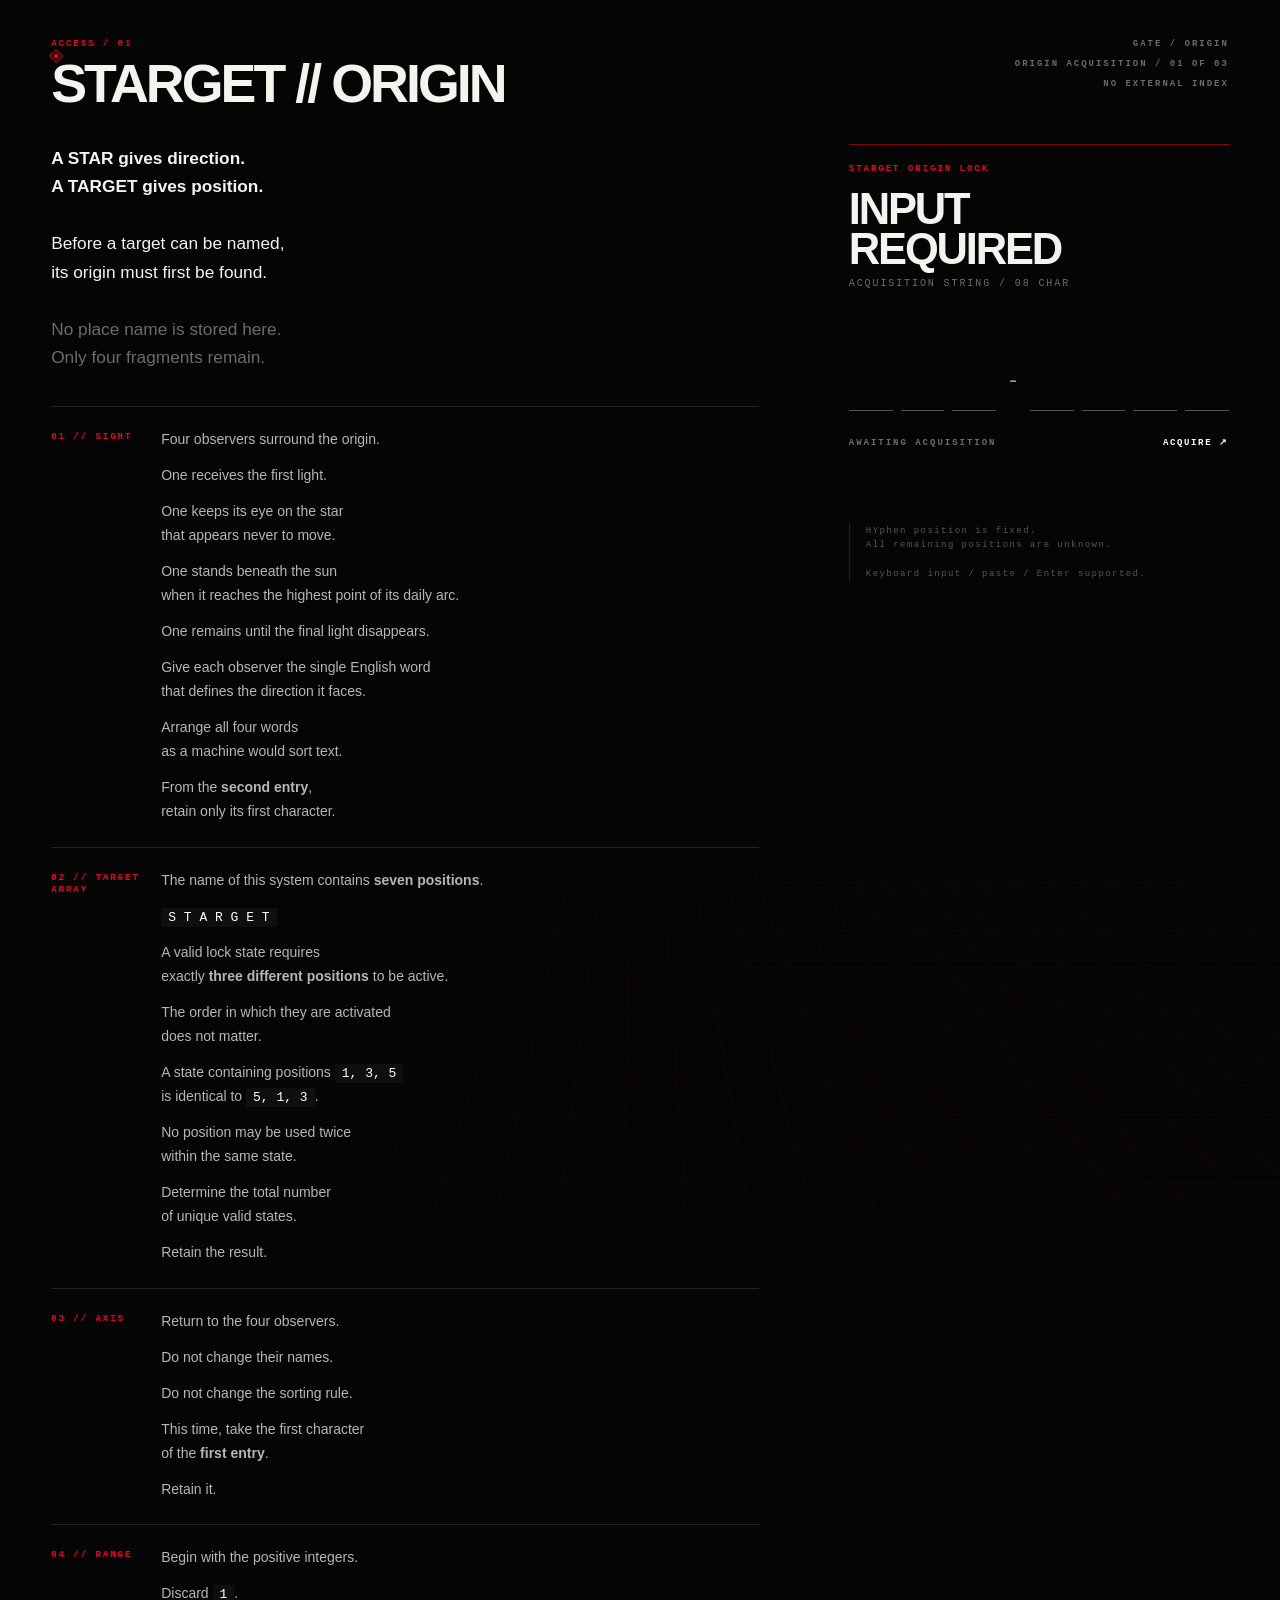
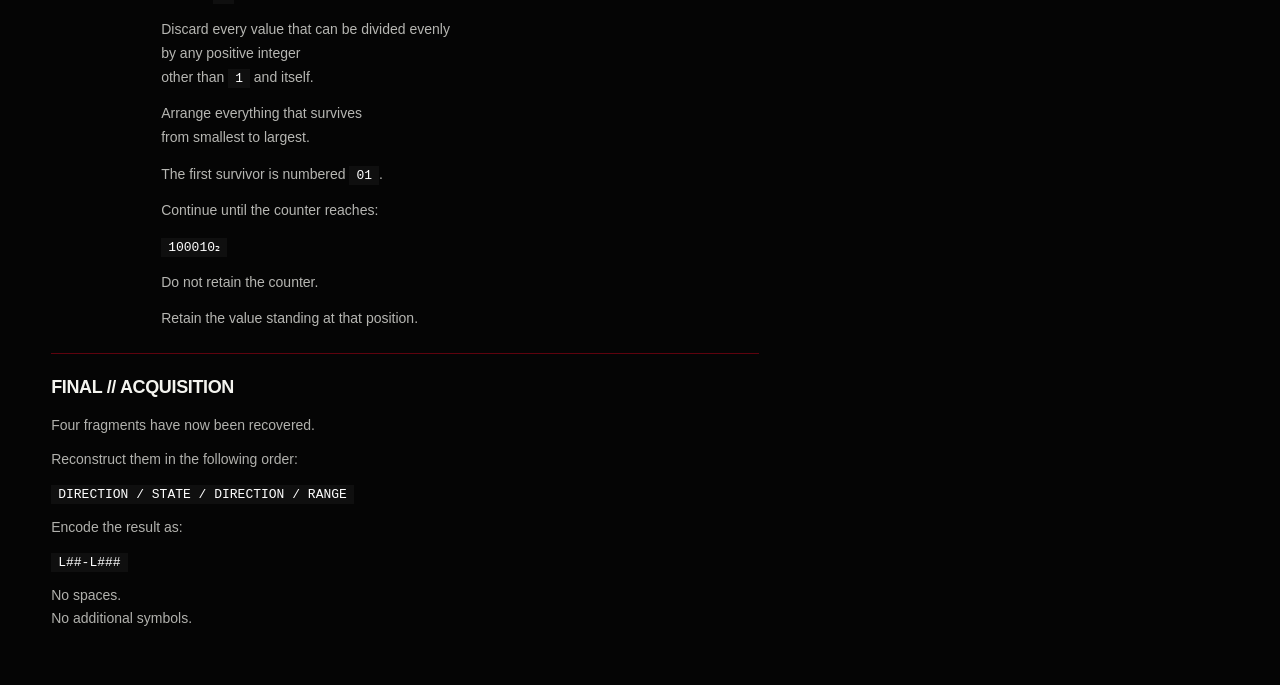
==== commit 3eef911e: "Add GA4 web analytics tracking" ====
--- a/kairo/index.html
+++ b/kairo/index.html
@@ -2,6 +2,7 @@
 <html lang="en">
 <head>
   <meta charset="utf-8" />
+  <script src="../analytics.js"></script>
   <script src="../session-guard.js?v=36"></script>
   <meta name="viewport" content="width=device-width, initial-scale=1" />
   <meta name="theme-color" content="#f5f5f2" />
